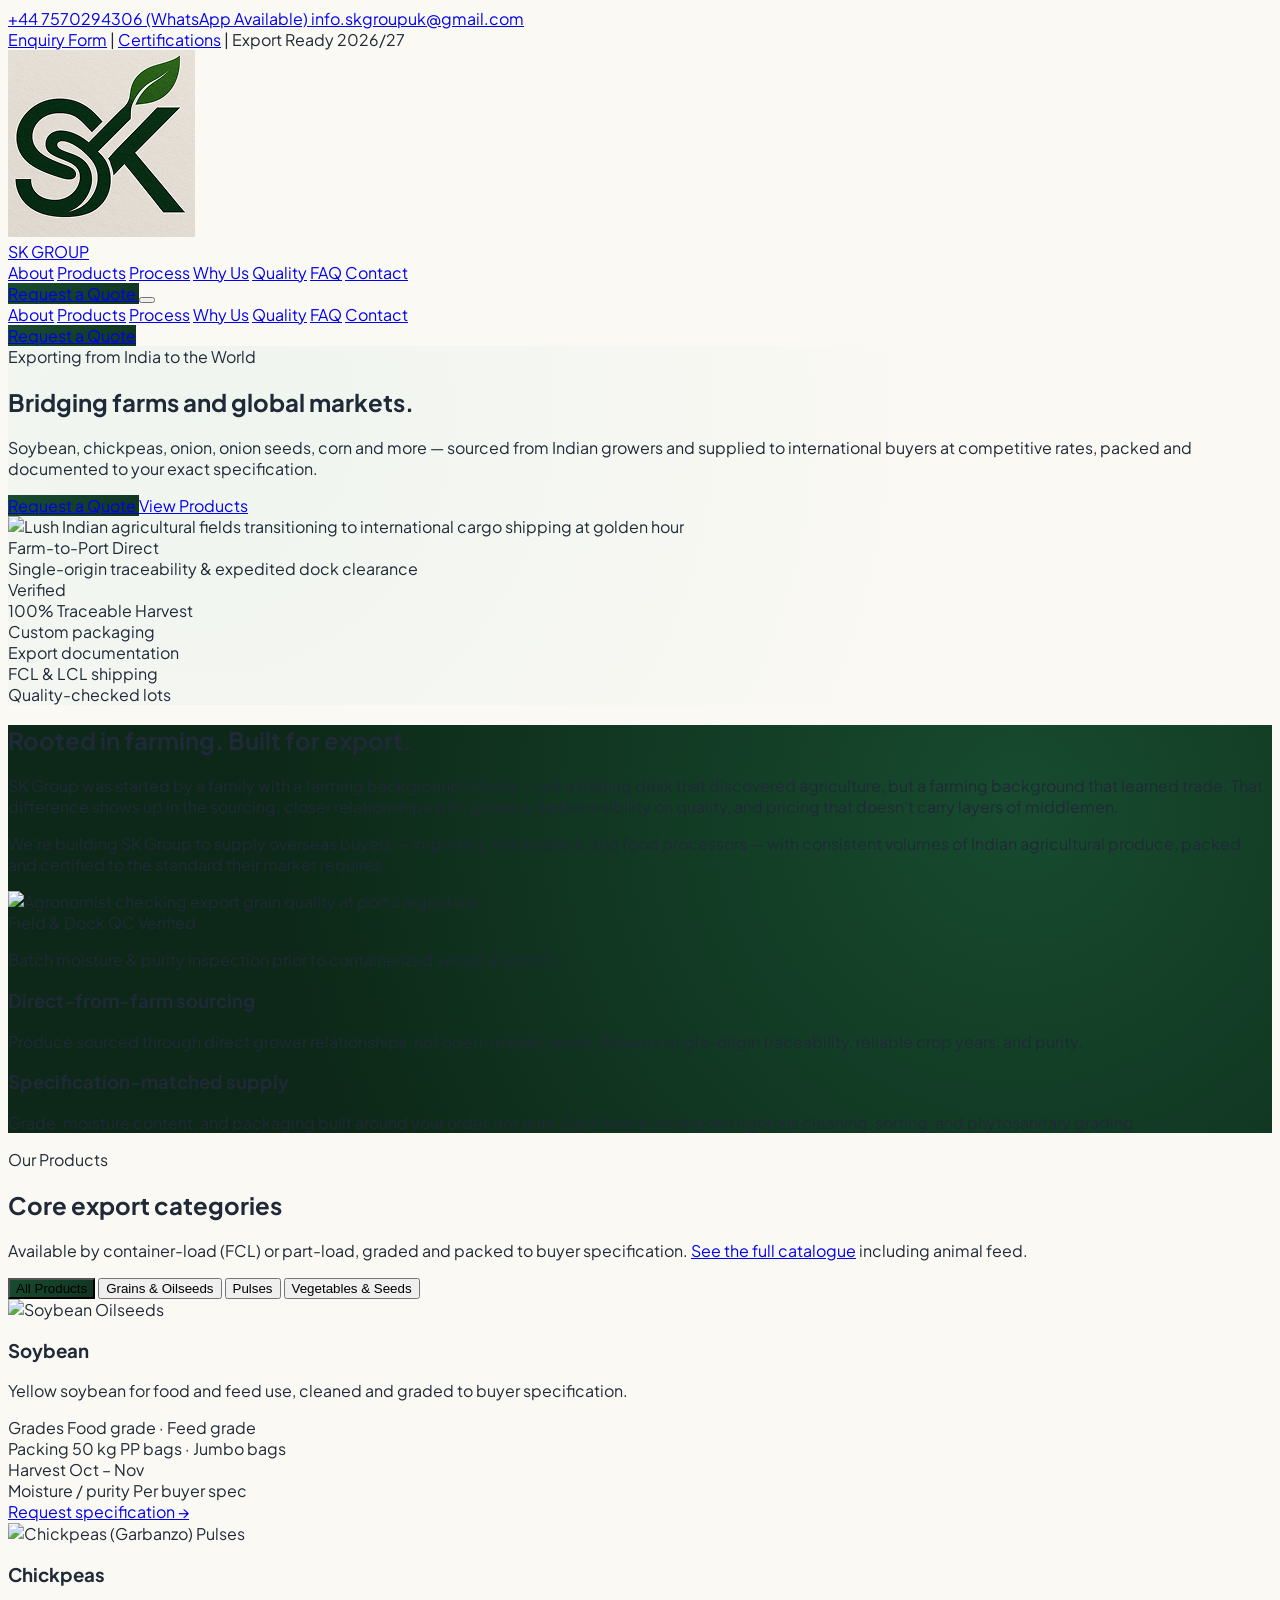
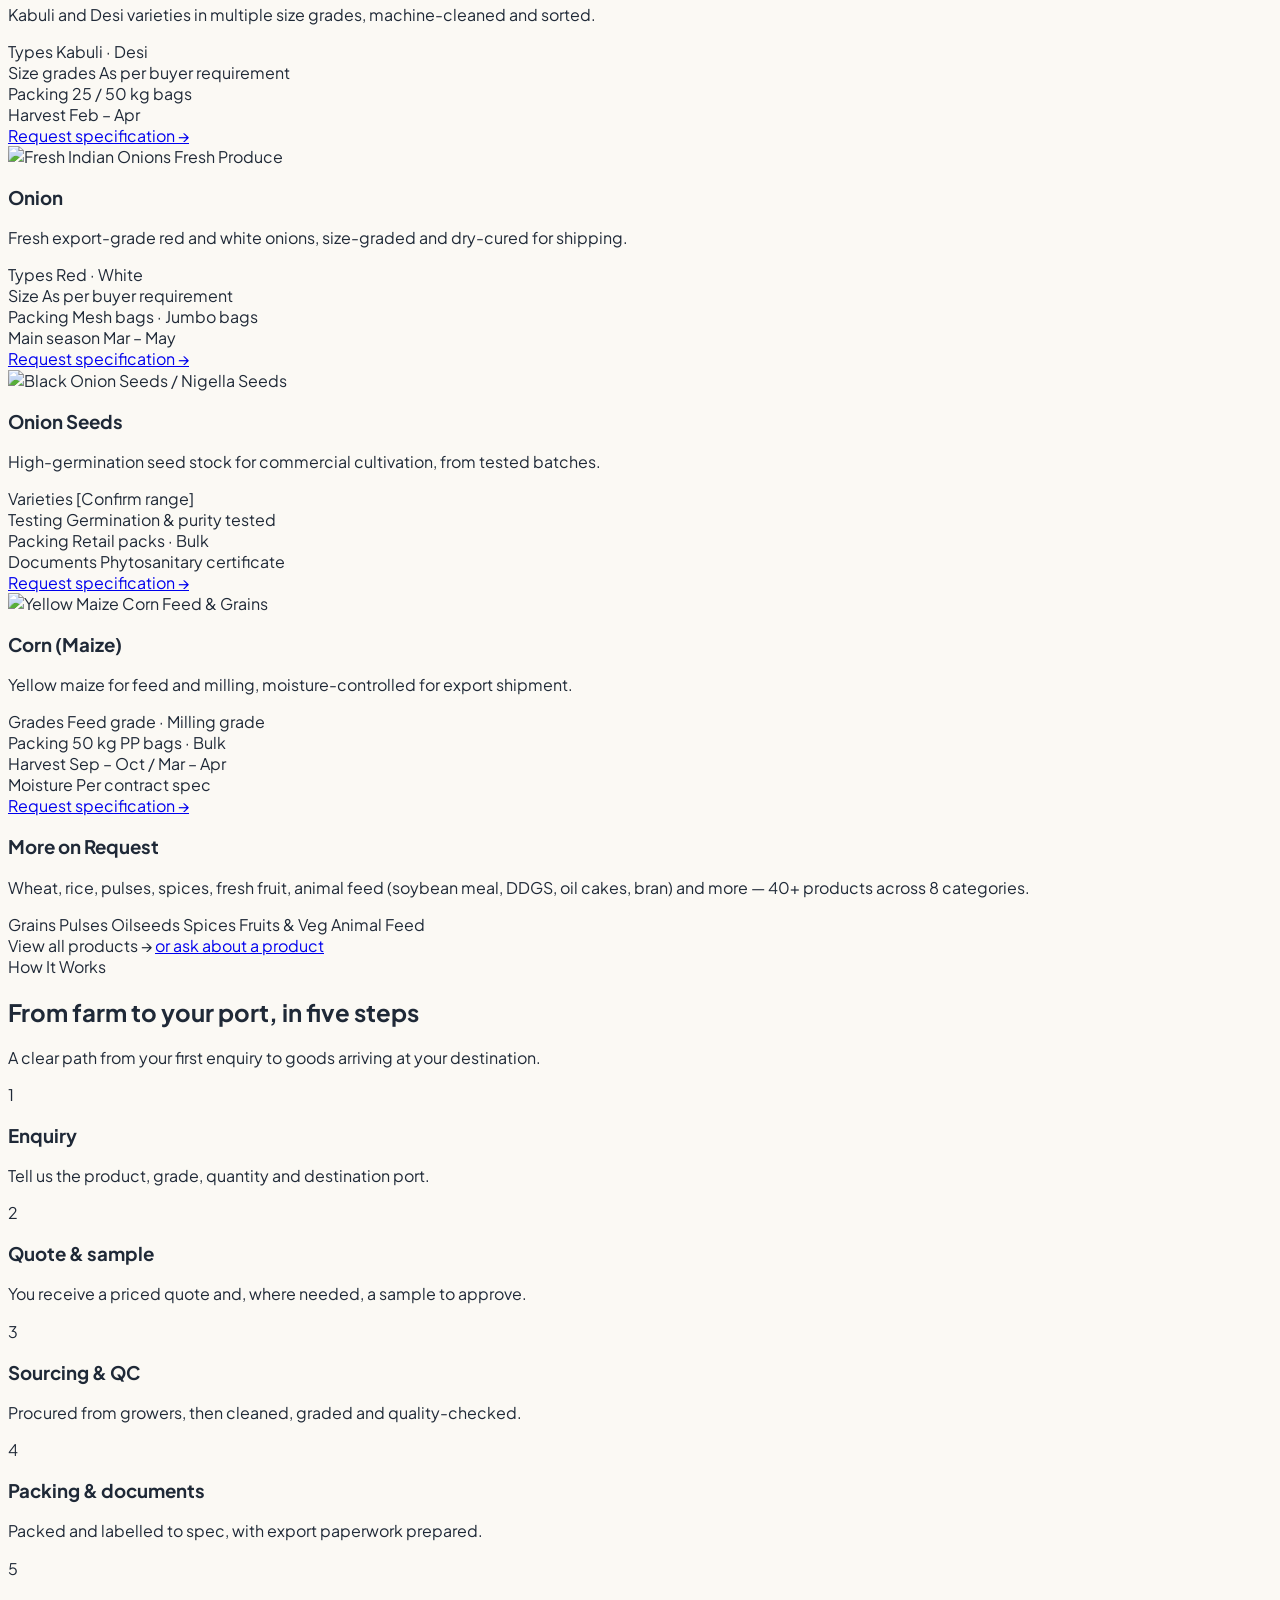
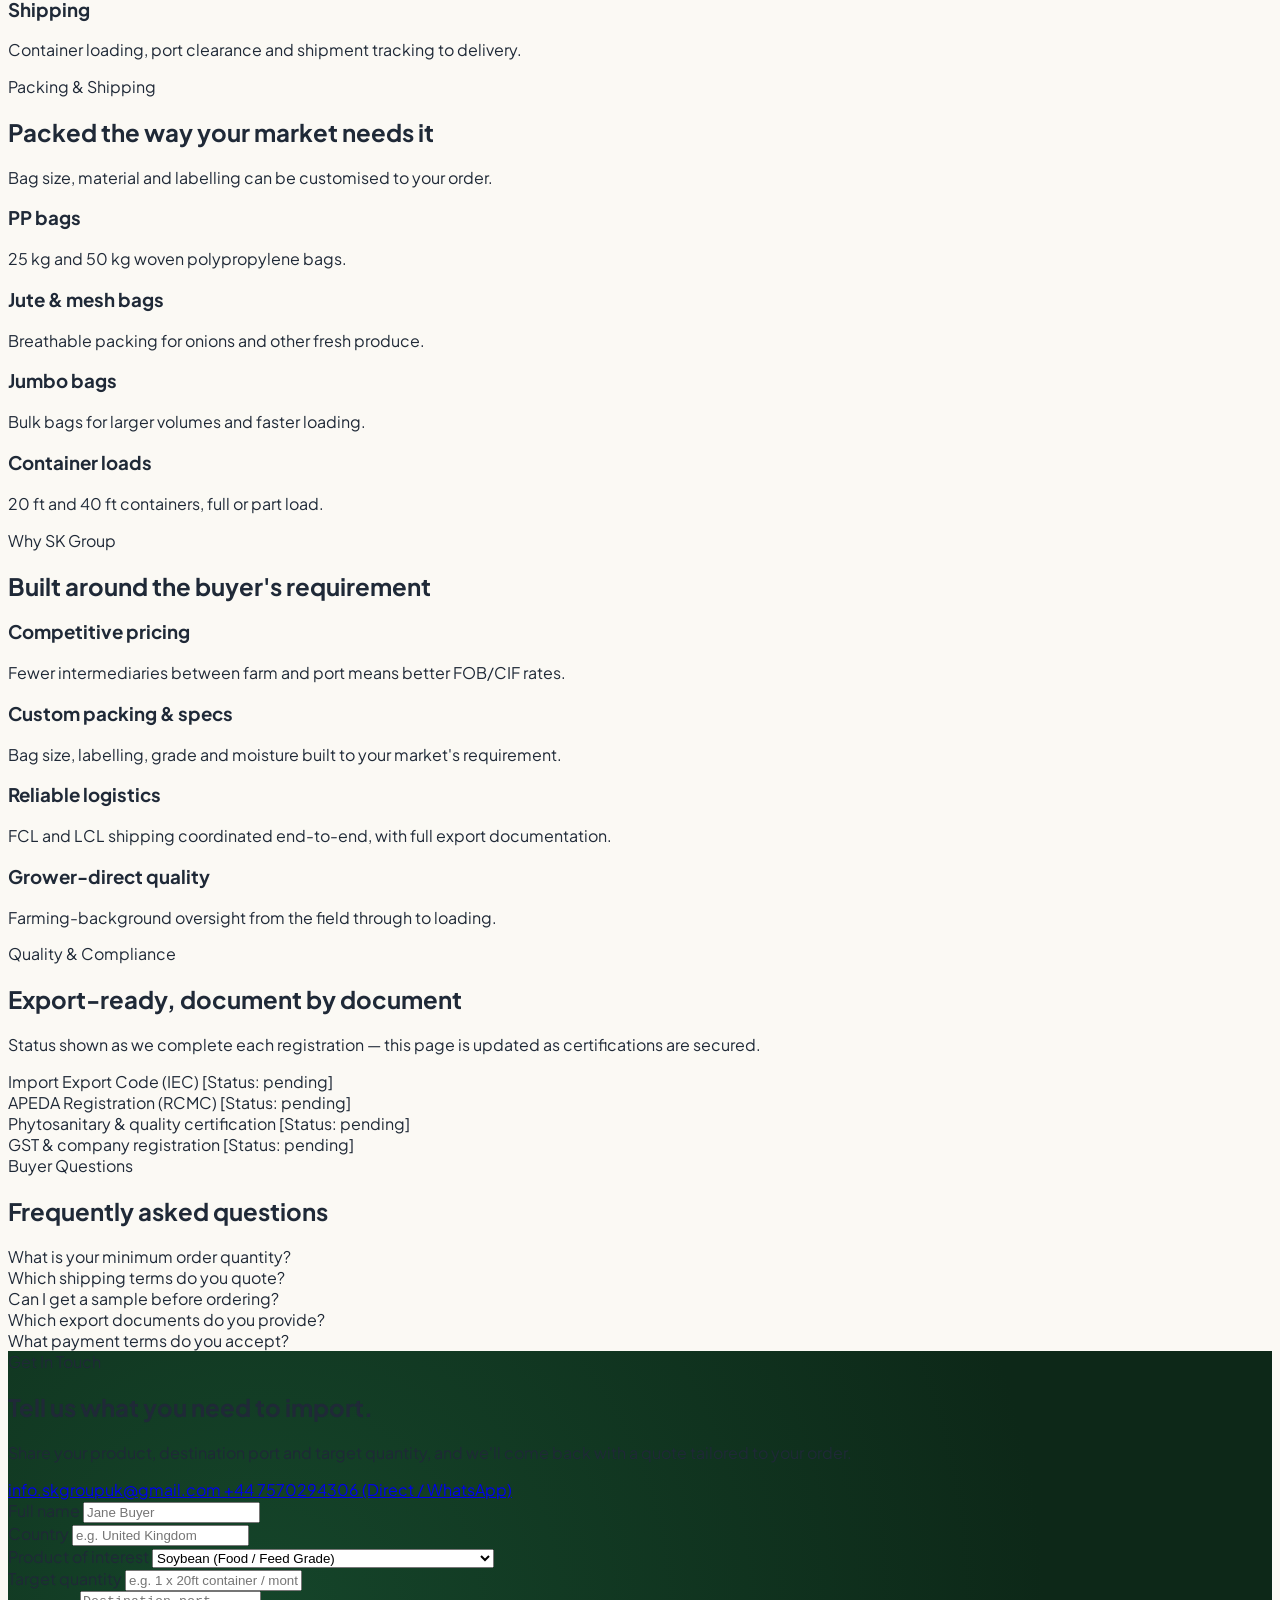
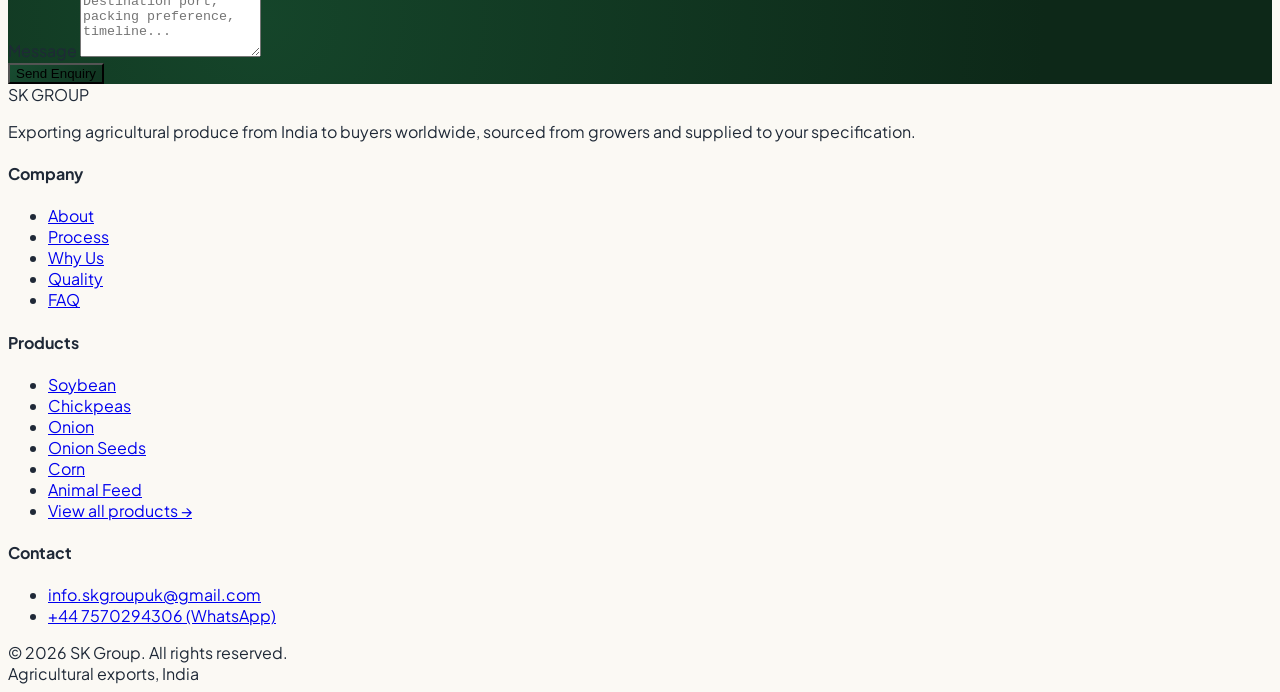
==== index.html @ 11508d4b "Add full products catalogue page with animal feed and product photos - New products.html: 44 product" ====
<!DOCTYPE html>

<html class="scroll-smooth" lang="en"><head>
<meta charset="utf-8"/>
<meta content="width=device-width, initial-scale=1.0" name="viewport"/>
<title>SK Group | Bridging Farms &amp; Global Markets — Agricultural Exports</title>
<link href="assets/sk-group-logo.webp" rel="icon" type="image/webp"/>
<link href="assets/sk-group-logo.webp" rel="apple-touch-icon"/>
<style>
  /* Crops the SK leaf mark out of the full logo image */
  .sk-logo-mark { background: #efebe3 url("assets/sk-group-logo.webp") no-repeat; background-size: 183%; background-position: 51.7% 23.7%; }
</style>
<!-- Google Fonts: Plus Jakarta Sans -->
<link href="https://fonts.googleapis.com" rel="preconnect"/>
<link crossorigin="" href="https://fonts.gstatic.com" rel="preconnect"/>
<link href="https://fonts.googleapis.com/css2?family=Plus+Jakarta+Sans:wght@300;400;500;600;700;800&amp;display=swap" rel="stylesheet"/>
<!-- Lucide Icons -->
<script src="https://unpkg.com/lucide@latest"></script>
<!-- Tailwind CSS v3 -->
<script src="https://cdn.tailwindcss.com?plugins=forms,container-queries"></script>
<script>
    tailwind.config = {
      theme: {
        extend: {
          colors: {
            brand: {
              dark: '#0D2818',
              forest: '#133E26',
              pine: '#1B4D33',
              sage: '#4D7C5D',
              lightSage: '#EBF3ED',
              cream: '#FBF9F4',
              sand: '#F2EDE4',
              accent: '#C59B27',
              border: '#E5DFD5'
            }
          },
          fontFamily: {
            sans: ['"Plus Jakarta Sans"', 'system-ui', '-apple-system', 'sans-serif'],
          }
        }
      }
    }
  </script>
<!-- Custom Styles for Scrollbar, Micro-animations, Typography & Interactions -->
<style>
    /* 1. Natural Scrollable Root & Custom Scrollbar */
    html {
      overflow-x: hidden;
      overflow-y: auto;
      scroll-behavior: smooth;
    }
    body {
      font-family: 'Plus Jakarta Sans', system-ui, -apple-system, sans-serif;
      background-color: #FBF9F4;
      color: #1F2937;
      overflow-x: clip;
      min-height: 100vh;
      position: relative;
    }

    /* Custom Sleek Scrollbar */
    ::-webkit-scrollbar {
      width: 10px;
    }
    ::-webkit-scrollbar-track {
      background: #F2EDE4;
    }
    ::-webkit-scrollbar-thumb {
      background: #1B4D33;
      border-radius: 6px;
      border: 2px solid #F2EDE4;
    }
    ::-webkit-scrollbar-thumb:hover {
      background: #133E26;
    }

    /* Gradients */
    .soft-hero-gradient {
      background: radial-gradient(circle at 15% 20%, rgba(235, 243, 237, 0.75) 0%, rgba(251, 249, 244, 0.95) 70%);
    }
    .dark-rich-mesh {
      background: radial-gradient(circle at 80% 20%, #174b2f 0%, #0d2818 70%);
    }
    .cta-mesh-gradient {
      background: radial-gradient(circle at 20% 80%, #15452a 0%, #0d2818 75%);
    }

    /* Shimmer Button Effect */
    .btn-gradient-forest {
      background: linear-gradient(135deg, #184c31 0%, #103420 100%);
      position: relative;
      overflow: hidden;
      transition: all 0.35s cubic-bezier(0.16, 1, 0.3, 1);
    }
    .btn-gradient-forest::after {
      content: '';
      position: absolute;
      top: -50%;
      left: -60%;
      width: 40%;
      height: 200%;
      background: linear-gradient(
        60deg,
        rgba(255, 255, 255, 0) 10%,
        rgba(255, 255, 255, 0.3) 50%,
        rgba(255, 255, 255, 0) 90%
      );
      transform: rotate(25deg);
      transition: all 0.75s ease;
    }
    .btn-gradient-forest:hover::after {
      left: 130%;
    }
    .btn-gradient-forest:hover {
      box-shadow: 0 10px 25px -5px rgba(19, 62, 38, 0.45), 0 0 15px 2px rgba(197, 155, 39, 0.25);
      transform: translateY(-2px);
    }
    .btn-gradient-forest:active {
      transform: scale(0.98);
    }

    /* Nav Link Animated Underline */
    .nav-link {
      position: relative;
      display: inline-block;
      transition: color 0.25s ease;
    }
    .nav-link::after {
      content: '';
      position: absolute;
      width: 0%;
      height: 2px;
      bottom: -4px;
      left: 0;
      background-color: #1B4D33;
      transition: width 0.3s cubic-bezier(0.4, 0, 0.2, 1);
      border-radius: 9999px;
    }
    .nav-link:hover::after {
      width: 100%;
    }

    /* Keyframes for Floating and Breathing Badges */
    @keyframes floatSlow {
      0%, 100% {
        transform: translateY(0px);
      }
      50% {
        transform: translateY(-8px);
      }
    }
    @keyframes pulseSoftRing {
      0% {
        box-shadow: 0 0 0 0 rgba(19, 62, 38, 0.45);
      }
      70% {
        box-shadow: 0 0 0 10px rgba(19, 62, 38, 0);
      }
      100% {
        box-shadow: 0 0 0 0 rgba(19, 62, 38, 0);
      }
    }
    @keyframes statusGlow {
      0%, 100% {
        box-shadow: 0 0 0 0 rgba(217, 119, 6, 0.15);
      }
      50% {
        box-shadow: 0 0 0 5px rgba(217, 119, 6, 0.28);
      }
    }
    .animate-float {
      animation: floatSlow 5s ease-in-out infinite;
    }
    .animate-float-delayed {
      animation: floatSlow 6s ease-in-out 2s infinite;
    }
    .step-badge {
      animation: pulseSoftRing 3.5s cubic-bezier(0.4, 0, 0.6, 1) infinite;
    }
    .status-badge-glow {
      animation: statusGlow 2.5s ease-in-out infinite;
    }

    /* Interactive Hover Lift & Smooth Transitions for Cards */
    .interactive-card {
      transition: transform 0.35s cubic-bezier(0.16, 1, 0.3, 1), box-shadow 0.35s ease, border-color 0.35s ease;
      will-change: transform, box-shadow;
    }
    .interactive-card:hover {
      transform: translateY(-6px);
      box-shadow: 0 20px 30px -10px rgba(13, 40, 24, 0.08), 0 10px 10px -5px rgba(13, 40, 24, 0.04);
      border-color: rgba(27, 77, 51, 0.35);
    }

    /* Form Inputs Glowing Outline */
    .form-input-glow:focus {
      outline: none;
      border-color: #133E26;
      box-shadow: 0 0 0 3px rgba(19, 62, 38, 0.18);
    }

    /* Scroll Reveal System */
    .reveal {
      opacity: 0;
      transform: translateY(28px);
      transition: opacity 0.8s cubic-bezier(0.16, 1, 0.3, 1), transform 0.8s cubic-bezier(0.16, 1, 0.3, 1);
      will-change: opacity, transform;
    }
    .reveal.is-visible {
      opacity: 1;
      transform: translateY(0);
    }

    /* Interactive Smooth Accordion */
    .faq-accordion details {
      transition: all 0.3s ease;
    }
    .faq-accordion summary::-webkit-details-marker {
      display: none;
    }
    .faq-accordion summary {
      list-style: none;
    }
    .faq-accordion details[open] .faq-icon {
      transform: rotate(45deg);
      color: #133E26;
    }
    .faq-accordion details .faq-content {
      animation: accordionExpand 0.35s cubic-bezier(0.16, 1, 0.3, 1);
    }
    @keyframes accordionExpand {
      from {
        opacity: 0;
        transform: translateY(-6px);
      }
      to {
        opacity: 1;
        transform: translateY(0);
      }
    }

    /* Product Filter Transition */
    .product-card {
      transition: opacity 0.35s ease, transform 0.35s cubic-bezier(0.16, 1, 0.3, 1);
    }

    /* Reduced Motion */
    @media (prefers-reduced-motion: reduce) {
      *, ::before, ::after {
        animation-duration: 0.01ms !important;
        animation-iteration-count: 1 !important;
        transition-duration: 0.01ms !important;
        scroll-behavior: auto !important;
      }
      .reveal {
        opacity: 1 !important;
        transform: none !important;
      }
    }
  </style>
</head>
<script async src="https://www.googletagmanager.com/gtm.js?id=GTM-5KZ52S5S"></script>
<script>
  window.dataLayer = window.dataLayer || [];
  function gtag(){dataLayer.push(arguments);}
  gtag('js', new Date());
</script>
<body class="bg-brand-cream text-neutral-800 antialiased selection:bg-brand-forest selection:text-white">
<!-- BEGIN: TopBar -->
<div class="bg-brand-dark text-stone-300 text-xs py-2 sm:py-2.5 px-4 border-b border-brand-pine/30" data-purpose="top-announcement-bar">
<div class="max-w-7xl mx-auto flex flex-col md:flex-row justify-between items-center gap-2">
<!-- Contact links -->
<div class="flex flex-wrap items-center justify-center sm:justify-start gap-4 sm:gap-6 text-center">
<a class="flex items-center gap-1.5 hover:text-white transition-colors duration-200 group py-1" href="tel:+919876543210">
<i class="w-3.5 h-3.5 text-brand-accent group-hover:scale-110 transition-transform" data-lucide="phone"></i>
<span>+44 7570294306 <span class="hidden xs:inline">(WhatsApp Available)</span></span>
</a>
<a class="flex items-center gap-1.5 hover:text-white transition-colors duration-200 group py-1" href="mailto:info.skgroupuk@gmail.com">
<i class="w-3.5 h-3.5 text-brand-accent group-hover:scale-110 transition-transform" data-lucide="mail"></i>
<span>info.skgroupuk@gmail.com</span>
</a>
</div>
<!-- Quick anchors (hidden or wrapped cleanly on small screens) -->
<div class="flex items-center gap-3 sm:gap-4 text-stone-400 text-[11px] sm:text-xs">
<a class="hover:text-white transition-colors duration-200 hidden sm:inline" href="#inquiry">Enquiry Form</a>
<span class="text-stone-600 hidden sm:inline">|</span>
<a class="hover:text-white transition-colors duration-200 hidden sm:inline" href="#compliance">Certifications</a>
<span class="text-stone-600 hidden sm:inline">|</span>
<span class="inline-flex items-center text-emerald-400 gap-1.5 text-[10px] sm:text-[11px] font-medium bg-emerald-950/60 px-2.5 py-0.5 rounded border border-emerald-800/40">
<span class="w-1.5 h-1.5 rounded-full bg-emerald-400 animate-pulse"></span> Export Ready 2026/27
</span>
</div>
</div>
</div>
<!-- END: TopBar -->
<!-- BEGIN: MainHeader -->
<header class="sticky top-0 z-50 bg-brand-cream/95 backdrop-blur-md border-b border-brand-border transition-all duration-300 shadow-xs">
<div class="max-w-7xl mx-auto px-4 sm:px-6 lg:px-8 h-18 sm:h-20 flex items-center justify-between">
<!-- Logo -->
<a class="flex items-center gap-2.5 sm:gap-3 group" href="#">
<img class="sk-logo-mark w-10 h-10 sm:w-12 sm:h-12 rounded-lg shadow-sm group-hover:scale-105 group-hover:shadow transition-all duration-300"  src="assets/sk logo.png">
<div class="flex flex-col">
<span class="text-lg sm:text-xl font-bold tracking-tight text-brand-dark leading-none group-hover:text-brand-forest transition-colors duration-200">SK GROUP</span>
</div>
</a>
<!-- Desktop Nav -->
<nav class="hidden lg:flex items-center gap-7 xl:gap-8 text-[14px] font-medium text-stone-700">
<a class="nav-link hover:text-brand-forest" href="#about">About</a>
<a class="nav-link hover:text-brand-forest" href="#products">Products</a>
<a class="nav-link hover:text-brand-forest" href="#process">Process</a>
<a class="nav-link hover:text-brand-forest" href="#why-us">Why Us</a>
<a class="nav-link hover:text-brand-forest" href="#compliance">Quality</a>
<a class="nav-link hover:text-brand-forest" href="#faq">FAQ</a>
<a class="nav-link hover:text-brand-forest" href="#inquiry">Contact</a>
</nav>
<!-- Action Button -->
<div class="flex items-center gap-3 sm:gap-4">
<a class="hidden sm:inline-flex items-center justify-center min-h-[44px] px-5 py-2.5 rounded-md text-sm font-semibold btn-gradient-forest text-white shadow-sm hover:shadow-lg" href="#inquiry">
  Request a Quote
</a>
<!-- Mobile Menu Toggle Button (Touch Target Optimized) -->
<button aria-controls="mobile-menu" aria-expanded="false" aria-label="Toggle navigation menu" class="lg:hidden min-w-[44px] min-h-[44px] flex items-center justify-center p-2 rounded-lg text-stone-700 hover:text-brand-forest hover:bg-stone-100 focus:outline-none transition-transform active:scale-95" id="mobile-menu-btn" type="button">
<i class="w-6 h-6" data-lucide="menu" id="menu-icon"></i>
</button>
</div>
</div>
<!-- Mobile Nav Drawer (Smooth slide-down / overlay drawer) -->
<div class="hidden lg:hidden border-b border-brand-border bg-brand-cream/98 backdrop-blur-md px-4 sm:px-6 pt-3 pb-6 space-y-1 shadow-lg transition-all duration-300" id="mobile-menu">
<a class="flex items-center min-h-[44px] px-3 rounded-md text-base font-semibold text-stone-800 hover:text-brand-forest hover:bg-brand-lightSage/60 transition-colors" href="#about">About</a>
<a class="flex items-center min-h-[44px] px-3 rounded-md text-base font-semibold text-stone-800 hover:text-brand-forest hover:bg-brand-lightSage/60 transition-colors" href="#products">Products</a>
<a class="flex items-center min-h-[44px] px-3 rounded-md text-base font-semibold text-stone-800 hover:text-brand-forest hover:bg-brand-lightSage/60 transition-colors" href="#process">Process</a>
<a class="flex items-center min-h-[44px] px-3 rounded-md text-base font-semibold text-stone-800 hover:text-brand-forest hover:bg-brand-lightSage/60 transition-colors" href="#why-us">Why Us</a>
<a class="flex items-center min-h-[44px] px-3 rounded-md text-base font-semibold text-stone-800 hover:text-brand-forest hover:bg-brand-lightSage/60 transition-colors" href="#compliance">Quality</a>
<a class="flex items-center min-h-[44px] px-3 rounded-md text-base font-semibold text-stone-800 hover:text-brand-forest hover:bg-brand-lightSage/60 transition-colors" href="#faq">FAQ</a>
<a class="flex items-center min-h-[44px] px-3 rounded-md text-base font-semibold text-stone-800 hover:text-brand-forest hover:bg-brand-lightSage/60 transition-colors" href="#inquiry">Contact</a>
<div class="pt-3">
<a class="flex items-center justify-center min-h-[44px] w-full text-center px-4 py-3 rounded-lg btn-gradient-forest text-white font-semibold shadow-md active:scale-98" href="#inquiry">
  Request a Quote
</a>
</div>
</div>
</header>
<!-- END: MainHeader -->
<main>
<!-- BEGIN: HeroSection -->
<section class="relative pt-8 pb-14 sm:pt-14 sm:pb-18 md:pt-20 md:pb-24 border-b border-brand-border/60 overflow-hidden soft-hero-gradient">
<div class="max-w-7xl mx-auto px-4 sm:px-6 lg:px-8">
<div class="grid grid-cols-1 lg:grid-cols-12 gap-8 md:gap-12 lg:gap-8 items-center">
<!-- Text Content -->
<div class="lg:col-span-7 flex flex-col items-start reveal">
<span class="inline-flex items-center gap-2 px-3.5 py-1.5 rounded-full text-[11px] font-bold tracking-wider uppercase bg-white/85 backdrop-blur-md text-brand-pine border border-emerald-800/10 shadow-xs mb-4 sm:mb-6 hover:shadow-md hover:border-emerald-600/30 transition-all duration-300">
<span class="relative flex h-2 w-2">
<span class="animate-ping absolute inline-flex h-full w-full rounded-full bg-brand-sage opacity-75"></span>
<span class="relative inline-flex rounded-full h-2 w-2 bg-brand-pine"></span>
</span>
  Exporting from India to the World
</span>
<h1 class="text-3xl sm:text-5xl lg:text-6xl text-brand-dark leading-[1.15] sm:leading-[1.1] font-bold mb-4 sm:mb-6 tracking-tight">
  Bridging farms and global markets.
</h1>
<p class="text-sm sm:text-base md:text-lg text-stone-600 leading-relaxed max-w-2xl mb-6 sm:mb-8 font-normal">
  Soybean, chickpeas, onion, onion seeds, corn and more — sourced from Indian growers and supplied to international buyers at competitive rates, packed and documented to your exact specification.
</p>
<!-- CTA Buttons -->
<div class="flex flex-col sm:flex-row items-stretch sm:items-center gap-3.5 sm:gap-4 w-full sm:w-auto">
<a class="w-full sm:w-auto inline-flex items-center justify-center min-h-[48px] px-7 py-3.5 rounded-md btn-gradient-forest text-white text-sm font-semibold tracking-wide shadow-md" href="#inquiry">
  Request a Quote
</a>
<a class="w-full sm:w-auto inline-flex items-center justify-center min-h-[48px] px-7 py-3.5 rounded-md bg-white/90 backdrop-blur-sm border border-brand-border/90 text-stone-800 text-sm font-semibold hover:bg-white hover:border-stone-400 hover:shadow-md hover:-translate-y-0.5 active:scale-[0.98] transition-all duration-300" href="#products">
  View Products
</a>
</div>
</div>
<!-- Hero Graphic Illustration -->
<div class="lg:col-span-5 flex justify-center items-center reveal mt-4 lg:mt-0">
<div class="relative w-full max-w-lg lg:max-w-none group">
<div class="absolute -inset-2 bg-gradient-to-tr from-emerald-500/15 via-amber-200/20 to-emerald-300/10 rounded-3xl filter blur-xl opacity-75 -z-10 group-hover:opacity-100 transition-opacity duration-700"></div>
<div class="relative rounded-2xl overflow-hidden shadow-xl border border-brand-border bg-stone-100 group-hover:shadow-2xl transition-shadow duration-500">
<img alt="Lush Indian agricultural fields transitioning to international cargo shipping at golden hour" class="w-full h-64 sm:h-80 md:h-96 object-cover group-hover:scale-105 transition-transform duration-700 ease-out" src="https://images.pexels.com/photos/13094644/pexels-photo-13094644.jpeg"/>
<div class="absolute inset-0 bg-gradient-to-tr from-brand-dark/40 via-transparent to-transparent"></div>
<div class="absolute bottom-3 left-3 right-3 sm:bottom-4 sm:left-4 sm:right-4 bg-white/95 backdrop-blur-md rounded-xl p-3 sm:p-3.5 border border-brand-border/70 flex items-center justify-between shadow-sm animate-float">
<div class="flex items-center gap-2.5 sm:gap-3">
<div class="w-8 h-8 sm:w-9 sm:h-9 rounded-lg bg-brand-forest text-white flex items-center justify-center shrink-0 shadow-sm">
<i class="w-4 h-4 sm:w-5 sm:h-5" data-lucide="anchor"></i>
</div>
<div>
<div class="text-xs font-bold text-stone-900 leading-tight">Farm-to-Port Direct</div>
<div class="text-[10px] sm:text-[11px] text-stone-500 font-light">Single-origin traceability &amp; expedited dock clearance</div>
</div>
</div>
<span class="hidden sm:inline-flex items-center text-[10px] font-bold text-brand-pine bg-brand-lightSage px-2.5 py-1 rounded-full uppercase tracking-wider shrink-0">Verified</span>
</div>
</div>
<!-- Floating badge with breathing indicator -->
<div class="absolute -top-3 -right-2 sm:-right-3 bg-brand-forest text-white px-3 sm:px-3.5 py-1.5 rounded-full shadow-lg border border-white/20 text-[11px] sm:text-xs font-semibold flex items-center gap-2 animate-float-delayed hover:scale-105 transition-transform cursor-default">
<span class="relative flex h-2 w-2">
<span class="animate-ping absolute inline-flex h-full w-full rounded-full bg-emerald-400 opacity-75"></span>
<span class="relative inline-flex rounded-full h-2 w-2 bg-emerald-400"></span>
</span>
<span>100% Traceable Harvest</span>
</div>
</div>
</div>
</div>
<!-- Hero Value Props Strip -->
<div class="mt-10 sm:mt-14 pt-6 sm:pt-8 border-t border-brand-border/70 grid grid-cols-1 sm:grid-cols-2 lg:grid-cols-4 gap-3 sm:gap-4 reveal">
<div class="interactive-card bg-white/80 backdrop-blur-sm rounded-xl p-3.5 sm:p-4 border border-brand-border/60 shadow-xs flex items-center gap-3 group cursor-default">
<div class="w-10 h-10 rounded-lg bg-emerald-50 border border-emerald-100 flex items-center justify-center text-brand-pine shrink-0 group-hover:bg-brand-forest group-hover:text-white transition-colors duration-300">
<i class="w-5 h-5 group-hover:scale-110 transition-transform duration-300" data-lucide="package"></i>
</div>
<span class="text-xs sm:text-sm font-semibold text-stone-800 group-hover:text-brand-pine transition-colors">Custom packaging</span>
</div>
<div class="interactive-card bg-white/80 backdrop-blur-sm rounded-xl p-3.5 sm:p-4 border border-brand-border/60 shadow-xs flex items-center gap-3 group cursor-default">
<div class="w-10 h-10 rounded-lg bg-emerald-50 border border-emerald-100 flex items-center justify-center text-brand-pine shrink-0 group-hover:bg-brand-forest group-hover:text-white transition-colors duration-300">
<i class="w-5 h-5 group-hover:scale-110 transition-transform duration-300" data-lucide="file-check"></i>
</div>
<span class="text-xs sm:text-sm font-semibold text-stone-800 leading-snug group-hover:text-brand-pine transition-colors">Export documentation</span>
</div>
<div class="interactive-card bg-white/80 backdrop-blur-sm rounded-xl p-3.5 sm:p-4 border border-brand-border/60 shadow-xs flex items-center gap-3 group cursor-default">
<div class="w-10 h-10 rounded-lg bg-emerald-50 border border-emerald-100 flex items-center justify-center text-brand-pine shrink-0 group-hover:bg-brand-forest group-hover:text-white transition-colors duration-300">
<i class="w-5 h-5 group-hover:scale-110 transition-transform duration-300" data-lucide="ship"></i>
</div>
<span class="text-xs sm:text-sm font-semibold text-stone-800 group-hover:text-brand-pine transition-colors">FCL &amp; LCL shipping</span>
</div>
<div class="interactive-card bg-white/80 backdrop-blur-sm rounded-xl p-3.5 sm:p-4 border border-brand-border/60 shadow-xs flex items-center gap-3 group cursor-default">
<div class="w-10 h-10 rounded-lg bg-emerald-50 border border-emerald-100 flex items-center justify-center text-brand-pine shrink-0 group-hover:bg-brand-forest group-hover:text-white transition-colors duration-300">
<i class="w-5 h-5 group-hover:scale-110 transition-transform duration-300" data-lucide="shield-check"></i>
</div>
<span class="text-xs sm:text-sm font-semibold text-stone-800 group-hover:text-brand-pine transition-colors">Quality-checked lots</span>
</div>
</div>
</div>
</section>
<!-- END: HeroSection -->
<!-- BEGIN: StorySection (Dark Forest Green) -->
<section class="dark-rich-mesh text-white py-14 sm:py-18 md:py-24 relative overflow-hidden" id="about">
<div class="max-w-7xl mx-auto px-4 sm:px-6 lg:px-8">
<div class="grid grid-cols-1 lg:grid-cols-12 gap-8 md:gap-10 lg:gap-12 items-start">
<!-- Left Main Story -->
<div class="lg:col-span-7 space-y-4 sm:space-y-6 reveal">
<h2 class="text-2xl sm:text-4xl lg:text-5xl font-bold leading-tight text-brand-cream tracking-tight">
  Rooted in farming. Built for export.
</h2>
<p class="text-stone-300 text-sm sm:text-base md:text-lg leading-relaxed font-light">
  SK Group was started by a family with a farming background in India — not a trading desk that discovered agriculture, but a farming background that learned trade. That difference shows up in the sourcing: closer relationships with growers, better visibility on quality, and pricing that doesn't carry layers of middlemen.
</p>
<p class="text-stone-300 text-sm sm:text-base md:text-lg leading-relaxed font-light">
  We're building SK Group to supply overseas buyers — importers, wholesalers, and food processors — with consistent volumes of Indian agricultural produce, packed and certified to the standard their market requires.
</p>
</div>
<!-- Right Feature Cards -->
<div class="lg:col-span-5 flex flex-col gap-4 sm:gap-6 reveal">
<div class="relative rounded-xl overflow-hidden border border-white/20 shadow-xl group mb-1 hover:border-white/40 transition-all duration-300">
<img alt="Agronomist checking export grain quality at port cargo dock" class="w-full h-48 sm:h-56 md:h-60 object-cover group-hover:scale-105 transition-transform duration-700 ease-out" src="https://images.pexels.com/photos/28285706/pexels-photo-28285706.jpeg"/>
<div class="absolute inset-0 bg-gradient-to-tr from-brand-dark/90 via-brand-dark/40 to-transparent"></div>
<div class="absolute bottom-3 left-3 right-3 text-white">
<div class="inline-flex items-center gap-1.5 px-2.5 sm:px-3 py-1 rounded-full bg-emerald-950/85 backdrop-blur-md border border-emerald-400/40 text-[10px] font-semibold text-emerald-300 uppercase tracking-widest mb-1.5 shadow-sm">
<i class="w-3 h-3 text-emerald-400" data-lucide="check-circle-2"></i> Field &amp; Dock QC Verified
</div>
<p class="text-xs text-stone-200 font-normal leading-snug">Batch moisture &amp; purity inspection prior to containerized vessel dispatch.</p>
</div>
</div>
<div class="interactive-card bg-white/[0.08] backdrop-blur-md border border-white/15 rounded-xl p-4 sm:p-5 hover:bg-white/[0.14] hover:border-emerald-300/40 transition-all duration-300">
<h3 class="text-sm font-bold text-white mb-1.5 flex items-center gap-2"><span>Direct-from-farm sourcing</span></h3>
<p class="text-xs text-stone-300 leading-relaxed font-normal">Produce sourced through direct grower relationships, not open-market resale. Ensures single-origin traceability, reliable crop years, and purity.</p>
</div>
<div class="interactive-card bg-white/[0.08] backdrop-blur-md border border-white/15 rounded-xl p-4 sm:p-5 hover:bg-white/[0.14] hover:border-emerald-300/40 transition-all duration-300">
<h3 class="text-sm font-bold text-white mb-1.5 flex items-center gap-2"><span>Specification-matched supply</span></h3>
<p class="text-xs text-stone-300 leading-relaxed font-normal">Grade, moisture content, and packaging built around your order, not ours. Each batch undergoes rigorous cleaning, sorting, and phytosanitary grading.</p>
</div>
</div>
</div>
</div>
</section>
<!-- END: StorySection -->
<!-- BEGIN: ProductCatalogSection -->
<section class="py-14 sm:py-20 md:py-28 bg-brand-cream border-b border-brand-border" id="products">
<div class="max-w-7xl mx-auto px-4 sm:px-6 lg:px-8">
<!-- Header -->
<div class="text-center max-w-2xl mx-auto mb-8 sm:mb-10 reveal">
<span class="text-xs uppercase font-bold tracking-widest text-brand-sage">Our Products</span>
<h2 class="text-2xl sm:text-4xl lg:text-5xl font-bold text-brand-dark mt-2 mb-3 sm:mb-4 tracking-tight">
  Core export categories
</h2>
<p class="text-stone-600 text-xs sm:text-sm md:text-base leading-relaxed">
  Available by container-load (FCL) or part-load, graded and packed to buyer specification. <a class="font-semibold text-brand-forest underline underline-offset-4 hover:text-brand-accent" href="products.html">See the full catalogue</a> including animal feed.
</p>
</div>
<!-- Interactive Filter Tabs with Micro-animations (Touch Optimized min-h 44px) -->
<div class="flex flex-wrap items-center justify-center gap-2 sm:gap-3 mb-8 sm:mb-12 reveal" id="product-filter-container">
<button class="filter-btn min-h-[44px] px-4 sm:px-5 py-2 sm:py-2.5 rounded-full text-xs font-semibold btn-gradient-forest text-white transition-all shadow-sm duration-300 hover:scale-105 active:scale-95 flex items-center justify-center" data-filter="all" type="button">All Products</button>
<button class="filter-btn min-h-[44px] px-4 sm:px-5 py-2 sm:py-2.5 rounded-full text-xs font-semibold bg-white/90 hover:bg-white hover:text-brand-forest text-stone-700 border border-brand-border/80 shadow-xs hover:shadow transition-all duration-300 hover:scale-105 active:scale-95 flex items-center justify-center" data-filter="grains" type="button">Grains &amp; Oilseeds</button>
<button class="filter-btn min-h-[44px] px-4 sm:px-5 py-2 sm:py-2.5 rounded-full text-xs font-semibold bg-white/90 hover:bg-white hover:text-brand-forest text-stone-700 border border-brand-border/80 shadow-xs hover:shadow transition-all duration-300 hover:scale-105 active:scale-95 flex items-center justify-center" data-filter="pulses" type="button">Pulses</button>
<button class="filter-btn min-h-[44px] px-4 sm:px-5 py-2 sm:py-2.5 rounded-full text-xs font-semibold bg-white/90 hover:bg-white hover:text-brand-forest text-stone-700 border border-brand-border/80 shadow-xs hover:shadow transition-all duration-300 hover:scale-105 active:scale-95 flex items-center justify-center" data-filter="produce" type="button">Vegetables &amp; Seeds</button>
</div>
<!-- Products Grid (Responsive: 1-col on mobile, 2-col on tablet/md, 3-col on lg) -->
<div class="grid grid-cols-1 md:grid-cols-2 lg:grid-cols-3 gap-6 sm:gap-8">
<!-- Card 1: Soybean -->
<article class="product-card interactive-card bg-white rounded-xl border border-brand-border overflow-hidden flex flex-col group reveal" data-category="grains">
<div class="h-48 sm:h-52 w-full overflow-hidden bg-stone-100 relative">
<img alt="Soybean" class="w-full h-full object-cover group-hover:scale-105 transition-transform duration-500 ease-out" src="https://lh3.googleusercontent.com/aida-public/[base64]"/>
<span class="absolute top-3 right-3 bg-white/95 backdrop-blur text-[11px] font-semibold px-2.5 py-1 rounded-md text-stone-700 shadow-xs">Oilseeds</span>
</div>
<div class="p-5 sm:p-6 flex-1 flex flex-col">
<h3 class="text-xl sm:text-2xl font-bold text-brand-dark mb-1 group-hover:text-brand-forest transition-colors">Soybean</h3>
<p class="text-xs text-stone-500 mb-5 leading-relaxed">Yellow soybean for food and feed use, cleaned and graded to buyer specification.</p>
<!-- Specs breakdown list -->
<div class="space-y-2.5 text-xs text-stone-600 border-t border-stone-100 pt-4 mb-6 flex-1">
<div class="flex justify-between py-1 border-b border-stone-50">
<span class="text-stone-400">Grades</span>
<span class="font-semibold text-stone-800">Food grade · Feed grade</span>
</div>
<div class="flex justify-between py-1 border-b border-stone-50">
<span class="text-stone-400">Packing</span>
<span class="font-semibold text-stone-800">50 kg PP bags · Jumbo bags</span>
</div>
<div class="flex justify-between py-1 border-b border-stone-50">
<span class="text-stone-400">Harvest</span>
<span class="font-semibold text-stone-800">Oct – Nov</span>
</div>
<div class="flex justify-between py-1">
<span class="text-stone-400">Moisture / purity</span>
<span class="font-semibold text-stone-800">Per buyer spec</span>
</div>
</div>
<a class="inline-flex items-center min-h-[44px] text-xs font-bold text-brand-forest hover:text-brand-accent transition-colors gap-1.5" href="#inquiry">
  Request specification <span class="transition-transform duration-200 group-hover:translate-x-1.5">→</span>
</a>
</div>
</article>
<!-- Card 2: Chickpeas -->
<article class="product-card interactive-card bg-white rounded-xl border border-brand-border overflow-hidden flex flex-col group reveal" data-category="pulses">
<div class="h-48 sm:h-52 w-full overflow-hidden bg-stone-100 relative">
<img alt="Chickpeas (Garbanzo)" class="w-full h-full object-cover group-hover:scale-105 transition-transform duration-500 ease-out" src="https://lh3.googleusercontent.com/aida-public/[base64]"/>
<span class="absolute top-3 right-3 bg-white/95 backdrop-blur text-[11px] font-semibold px-2.5 py-1 rounded-md text-stone-700 shadow-xs">Pulses</span>
</div>
<div class="p-5 sm:p-6 flex-1 flex flex-col">
<h3 class="text-xl sm:text-2xl font-bold text-brand-dark mb-1 group-hover:text-brand-forest transition-colors">Chickpeas</h3>
<p class="text-xs text-stone-500 mb-5 leading-relaxed">Kabuli and Desi varieties in multiple size grades, machine-cleaned and sorted.</p>
<div class="space-y-2.5 text-xs text-stone-600 border-t border-stone-100 pt-4 mb-6 flex-1">
<div class="flex justify-between py-1 border-b border-stone-50">
<span class="text-stone-400">Types</span>
<span class="font-semibold text-stone-800">Kabuli · Desi</span>
</div>
<div class="flex justify-between py-1 border-b border-stone-50">
<span class="text-stone-400">Size grades</span>
<span class="font-semibold text-stone-800">As per buyer requirement</span>
</div>
<div class="flex justify-between py-1 border-b border-stone-50">
<span class="text-stone-400">Packing</span>
<span class="font-semibold text-stone-800">25 / 50 kg bags</span>
</div>
<div class="flex justify-between py-1">
<span class="text-stone-400">Harvest</span>
<span class="font-semibold text-stone-800">Feb – Apr</span>
</div>
</div>
<a class="inline-flex items-center min-h-[44px] text-xs font-bold text-brand-forest hover:text-brand-accent transition-colors gap-1.5" href="#inquiry">
  Request specification <span class="transition-transform duration-200 group-hover:translate-x-1.5">→</span>
</a>
</div>
</article>
<!-- Card 3: Onion -->
<article class="product-card interactive-card bg-white rounded-xl border border-brand-border overflow-hidden flex flex-col group reveal" data-category="produce">
<div class="h-48 sm:h-52 w-full overflow-hidden bg-stone-100 relative">
<img alt="Fresh Indian Onions" class="w-full h-full object-cover group-hover:scale-105 transition-transform duration-500 ease-out" src="https://lh3.googleusercontent.com/aida-public/[base64]"/>
<span class="absolute top-3 right-3 bg-white/95 backdrop-blur text-[11px] font-semibold px-2.5 py-1 rounded-md text-stone-700 shadow-xs">Fresh Produce</span>
</div>
<div class="p-5 sm:p-6 flex-1 flex flex-col">
<h3 class="text-xl sm:text-2xl font-bold text-brand-dark mb-1 group-hover:text-brand-forest transition-colors">Onion</h3>
<p class="text-xs text-stone-500 mb-5 leading-relaxed">Fresh export-grade red and white onions, size-graded and dry-cured for shipping.</p>
<div class="space-y-2.5 text-xs text-stone-600 border-t border-stone-100 pt-4 mb-6 flex-1">
<div class="flex justify-between py-1 border-b border-stone-50">
<span class="text-stone-400">Types</span>
<span class="font-semibold text-stone-800">Red · White</span>
</div>
<div class="flex justify-between py-1 border-b border-stone-50">
<span class="text-stone-400">Size</span>
<span class="font-semibold text-stone-800">As per buyer requirement</span>
</div>
<div class="flex justify-between py-1 border-b border-stone-50">
<span class="text-stone-400">Packing</span>
<span class="font-semibold text-stone-800">Mesh bags · Jumbo bags</span>
</div>
<div class="flex justify-between py-1">
<span class="text-stone-400">Main season</span>
<span class="font-semibold text-stone-800">Mar – May</span>
</div>
</div>
<a class="inline-flex items-center min-h-[44px] text-xs font-bold text-brand-forest hover:text-brand-accent transition-colors gap-1.5" href="#inquiry">
  Request specification <span class="transition-transform duration-200 group-hover:translate-x-1.5">→</span>
</a>
</div>
</article>
<!-- Card 4: Onion Seeds -->
<article class="product-card interactive-card bg-white rounded-xl border border-brand-border overflow-hidden flex flex-col group reveal" data-category="produce">
<div class="h-48 sm:h-52 w-full overflow-hidden bg-stone-100 relative">
<img alt="Black Onion Seeds / Nigella" class="w-full h-full object-cover group-hover:scale-105 transition-transform duration-500 ease-out" src="https://lh3.googleusercontent.com/aida-public/[base64]"/>
<span class="absolute top-3 right-3 bg-white/95 backdrop-blur text-[11px] font-semibold px-2.5 py-1 rounded-md text-stone-700 shadow-xs">Seeds</span>
</div>
<div class="p-5 sm:p-6 flex-1 flex flex-col">
<h3 class="text-xl sm:text-2xl font-bold text-brand-dark mb-1 group-hover:text-brand-forest transition-colors">Onion Seeds</h3>
<p class="text-xs text-stone-500 mb-5 leading-relaxed">High-germination seed stock for commercial cultivation, from tested batches.</p>
<div class="space-y-2.5 text-xs text-stone-600 border-t border-stone-100 pt-4 mb-6 flex-1">
<div class="flex justify-between py-1 border-b border-stone-50">
<span class="text-stone-400">Varieties</span>
<span class="font-semibold text-stone-800">[Confirm range]</span>
</div>
<div class="flex justify-between py-1 border-b border-stone-50">
<span class="text-stone-400">Testing</span>
<span class="font-semibold text-stone-800">Germination &amp; purity tested</span>
</div>
<div class="flex justify-between py-1 border-b border-stone-50">
<span class="text-stone-400">Packing</span>
<span class="font-semibold text-stone-800">Retail packs · Bulk</span>
</div>
<div class="flex justify-between py-1">
<span class="text-stone-400">Documents</span>
<span class="font-semibold text-stone-800">Phytosanitary certificate</span>
</div>
</div>
<a class="inline-flex items-center min-h-[44px] text-xs font-bold text-brand-forest hover:text-brand-accent transition-colors gap-1.5" href="#inquiry">
  Request specification <span class="transition-transform duration-200 group-hover:translate-x-1.5">→</span>
</a>
</div>
</article>
<!-- Card 5: Corn (Maize) -->
<article class="product-card interactive-card bg-white rounded-xl border border-brand-border overflow-hidden flex flex-col group reveal" data-category="grains">
<div class="h-48 sm:h-52 w-full overflow-hidden bg-stone-100 relative">
<img alt="Yellow Maize Corn" class="w-full h-full object-cover group-hover:scale-105 transition-transform duration-500 ease-out" src="https://lh3.googleusercontent.com/aida-public/[base64]"/>
<span class="absolute top-3 right-3 bg-white/95 backdrop-blur text-[11px] font-semibold px-2.5 py-1 rounded-md text-stone-700 shadow-xs">Feed &amp; Grains</span>
</div>
<div class="p-5 sm:p-6 flex-1 flex flex-col">
<h3 class="text-xl sm:text-2xl font-bold text-brand-dark mb-1 group-hover:text-brand-forest transition-colors">Corn (Maize)</h3>
<p class="text-xs text-stone-500 mb-5 leading-relaxed">Yellow maize for feed and milling, moisture-controlled for export shipment.</p>
<div class="space-y-2.5 text-xs text-stone-600 border-t border-stone-100 pt-4 mb-6 flex-1">
<div class="flex justify-between py-1 border-b border-stone-50">
<span class="text-stone-400">Grades</span>
<span class="font-semibold text-stone-800">Feed grade · Milling grade</span>
</div>
<div class="flex justify-between py-1 border-b border-stone-50">
<span class="text-stone-400">Packing</span>
<span class="font-semibold text-stone-800">50 kg PP bags · Bulk</span>
</div>
<div class="flex justify-between py-1 border-b border-stone-50">
<span class="text-stone-400">Harvest</span>
<span class="font-semibold text-stone-800">Sep – Oct / Mar – Apr</span>
</div>
<div class="flex justify-between py-1">
<span class="text-stone-400">Moisture</span>
<span class="font-semibold text-stone-800">Per contract spec</span>
</div>
</div>
<a class="inline-flex items-center min-h-[44px] text-xs font-bold text-brand-forest hover:text-brand-accent transition-colors gap-1.5" href="#inquiry">
  Request specification <span class="transition-transform duration-200 group-hover:translate-x-1.5">→</span>
</a>
</div>
</article>
<!-- Card 6: More on Request -->
<article class="product-card interactive-card relative bg-brand-sand/50 rounded-xl border border-dashed border-brand-border p-5 sm:p-6 flex flex-col justify-between group hover:bg-white reveal" data-category="grains pulses produce">
<a aria-label="View all products" class="absolute inset-0 z-10 rounded-xl" href="products.html"></a>
<div>
<div class="w-12 h-12 rounded-lg bg-brand-lightSage flex items-center justify-center text-brand-pine mb-5 group-hover:bg-brand-forest group-hover:text-white transition-colors duration-300">
<i class="w-6 h-6 group-hover:rotate-90 transition-transform duration-300" data-lucide="plus"></i>
</div>
<h3 class="text-xl sm:text-2xl font-bold text-brand-dark mb-2 group-hover:text-brand-forest transition-colors">More on Request</h3>
<p class="text-xs sm:text-sm text-stone-600 leading-relaxed">
  Wheat, rice, pulses, spices, fresh fruit, animal feed (soybean meal, DDGS, oil cakes, bran) and more — 40+ products across 8 categories.
</p>
<div class="flex flex-wrap gap-1.5 mt-4">
<span class="text-[10px] font-semibold px-2 py-1 rounded bg-white border border-brand-border text-stone-600">Grains</span>
<span class="text-[10px] font-semibold px-2 py-1 rounded bg-white border border-brand-border text-stone-600">Pulses</span>
<span class="text-[10px] font-semibold px-2 py-1 rounded bg-white border border-brand-border text-stone-600">Oilseeds</span>
<span class="text-[10px] font-semibold px-2 py-1 rounded bg-white border border-brand-border text-stone-600">Spices</span>
<span class="text-[10px] font-semibold px-2 py-1 rounded bg-white border border-brand-border text-stone-600">Fruits &amp; Veg</span>
<span class="text-[10px] font-semibold px-2 py-1 rounded bg-brand-lightSage border border-brand-sage/30 text-brand-pine">Animal Feed</span>
</div>
</div>
<div class="pt-6 flex flex-wrap items-center gap-x-5">
<span class="inline-flex items-center min-h-[44px] text-xs font-bold text-brand-forest group-hover:text-brand-accent transition-colors gap-1.5">
  View all products <span class="transition-transform duration-200 group-hover:translate-x-1.5">→</span>
</span>
<a class="relative z-20 inline-flex items-center min-h-[44px] text-xs font-semibold text-stone-500 hover:text-brand-forest transition-colors" href="#inquiry">
  or ask about a product
</a>
</div>
</article>
</div>
</div>
</section>
<!-- END: ProductCatalogSection -->
<!-- BEGIN: ProcessSection -->
<section class="py-14 sm:py-20 md:py-28 bg-[#F6F2EB] border-b border-brand-border" id="process">
<div class="max-w-7xl mx-auto px-4 sm:px-6 lg:px-8">
<div class="text-center max-w-2xl mx-auto mb-10 sm:mb-16 reveal">
<span class="text-xs uppercase font-bold tracking-widest text-brand-sage">How It Works</span>
<h2 class="text-2xl sm:text-4xl lg:text-5xl font-bold text-brand-dark mt-2 mb-2 sm:mb-3 tracking-tight">
  From farm to your port, in five steps
</h2>
<p class="text-stone-600 text-xs sm:text-sm md:text-base">
  A clear path from your first enquiry to goods arriving at your destination.
</p>
</div>
<!-- 5 Steps Responsive Timeline (1-col on mobile, 2-col on sm/md tablet, 5-col on desktop) -->
<div class="grid grid-cols-1 sm:grid-cols-2 lg:grid-cols-5 gap-4 sm:gap-6 relative">
<!-- Step 1 -->
<div class="interactive-card bg-white rounded-lg p-5 border border-brand-border flex flex-col group reveal">
<span class="step-badge w-8 h-8 rounded-full bg-brand-forest text-white text-xs font-bold flex items-center justify-center mb-4 group-hover:bg-brand-accent group-hover:scale-110 transition-all duration-300">1</span>
<h3 class="text-sm font-bold text-stone-900 mb-1 group-hover:text-brand-forest transition-colors">Enquiry</h3>
<p class="text-xs text-stone-600 leading-relaxed font-light">Tell us the product, grade, quantity and destination port.</p>
</div>
<!-- Step 2 -->
<div class="interactive-card bg-white rounded-lg p-5 border border-brand-border flex flex-col group reveal" style="transition-delay: 100ms;">
<span class="step-badge w-8 h-8 rounded-full bg-brand-forest text-white text-xs font-bold flex items-center justify-center mb-4 group-hover:bg-brand-accent group-hover:scale-110 transition-all duration-300">2</span>
<h3 class="text-sm font-bold text-stone-900 mb-1 group-hover:text-brand-forest transition-colors">Quote &amp; sample</h3>
<p class="text-xs text-stone-600 leading-relaxed font-light">You receive a priced quote and, where needed, a sample to approve.</p>
</div>
<!-- Step 3 -->
<div class="interactive-card bg-white rounded-lg p-5 border border-brand-border flex flex-col group reveal" style="transition-delay: 200ms;">
<span class="step-badge w-8 h-8 rounded-full bg-brand-forest text-white text-xs font-bold flex items-center justify-center mb-4 group-hover:bg-brand-accent group-hover:scale-110 transition-all duration-300">3</span>
<h3 class="text-sm font-bold text-stone-900 mb-1 group-hover:text-brand-forest transition-colors">Sourcing &amp; QC</h3>
<p class="text-xs text-stone-600 leading-relaxed font-light">Procured from growers, then cleaned, graded and quality-checked.</p>
</div>
<!-- Step 4 -->
<div class="interactive-card bg-white rounded-lg p-5 border border-brand-border flex flex-col group reveal" style="transition-delay: 300ms;">
<span class="step-badge w-8 h-8 rounded-full bg-brand-forest text-white text-xs font-bold flex items-center justify-center mb-4 group-hover:bg-brand-accent group-hover:scale-110 transition-all duration-300">4</span>
<h3 class="text-sm font-bold text-stone-900 mb-1 group-hover:text-brand-forest transition-colors">Packing &amp; documents</h3>
<p class="text-xs text-stone-600 leading-relaxed font-light">Packed and labelled to spec, with export paperwork prepared.</p>
</div>
<!-- Step 5 -->
<div class="interactive-card bg-white rounded-lg p-5 border border-brand-border flex flex-col group reveal sm:col-span-2 lg:col-span-1" style="transition-delay: 400ms;">
<span class="step-badge w-8 h-8 rounded-full bg-brand-forest text-white text-xs font-bold flex items-center justify-center mb-4 group-hover:bg-brand-accent group-hover:scale-110 transition-all duration-300">5</span>
<h3 class="text-sm font-bold text-stone-900 mb-1 group-hover:text-brand-forest transition-colors">Shipping</h3>
<p class="text-xs text-stone-600 leading-relaxed font-light">Container loading, port clearance and shipment tracking to delivery.</p>
</div>
</div>
</div>
</section>
<!-- END: ProcessSection -->
<!-- BEGIN: PackingShippingSection -->
<section class="py-14 sm:py-20 md:py-28 bg-brand-cream border-b border-brand-border">
<div class="max-w-7xl mx-auto px-4 sm:px-6 lg:px-8">
<div class="text-center max-w-2xl mx-auto mb-10 sm:mb-14 reveal">
<span class="text-xs uppercase font-bold tracking-widest text-brand-sage">Packing &amp; Shipping</span>
<h2 class="text-2xl sm:text-4xl lg:text-5xl font-bold text-brand-dark mt-2 mb-2 sm:mb-3">
  Packed the way your market needs it
</h2>
<p class="text-stone-600 text-xs sm:text-sm md:text-base">
  Bag size, material and labelling can be customised to your order.
</p>
</div>
<!-- 4 Grid Cards (Responsive: 1-col mobile, 2-col tablet, 4-col desktop) -->
<div class="grid grid-cols-1 sm:grid-cols-2 lg:grid-cols-4 gap-4 sm:gap-6">
<div class="interactive-card bg-white rounded-xl p-5 sm:p-7 border border-brand-border flex flex-col items-center text-center group reveal">
<div class="w-12 h-12 rounded-lg bg-stone-50 flex items-center justify-center text-brand-pine mb-4 group-hover:bg-brand-lightSage group-hover:scale-110 transition-all duration-300">
<i class="w-6 h-6" data-lucide="package"></i>
</div>
<h3 class="text-base font-bold text-stone-900 mb-1 group-hover:text-brand-forest transition-colors">PP bags</h3>
<p class="text-xs text-stone-500 leading-relaxed">25 kg and 50 kg woven polypropylene bags.</p>
</div>
<div class="interactive-card bg-white rounded-xl p-5 sm:p-7 border border-brand-border flex flex-col items-center text-center group reveal" style="transition-delay: 100ms;">
<div class="w-12 h-12 rounded-lg bg-stone-50 flex items-center justify-center text-brand-pine mb-4 group-hover:bg-brand-lightSage group-hover:scale-110 transition-all duration-300">
<i class="w-6 h-6" data-lucide="grid"></i>
</div>
<h3 class="text-base font-bold text-stone-900 mb-1 group-hover:text-brand-forest transition-colors">Jute &amp; mesh bags</h3>
<p class="text-xs text-stone-500 leading-relaxed">Breathable packing for onions and other fresh produce.</p>
</div>
<div class="interactive-card bg-white rounded-xl p-5 sm:p-7 border border-brand-border flex flex-col items-center text-center group reveal" style="transition-delay: 200ms;">
<div class="w-12 h-12 rounded-lg bg-stone-50 flex items-center justify-center text-brand-pine mb-4 group-hover:bg-brand-lightSage group-hover:scale-110 transition-all duration-300">
<i class="w-6 h-6" data-lucide="layers"></i>
</div>
<h3 class="text-base font-bold text-stone-900 mb-1 group-hover:text-brand-forest transition-colors">Jumbo bags</h3>
<p class="text-xs text-stone-500 leading-relaxed">Bulk bags for larger volumes and faster loading.</p>
</div>
<div class="interactive-card bg-white rounded-xl p-5 sm:p-7 border border-brand-border flex flex-col items-center text-center group reveal" style="transition-delay: 300ms;">
<div class="w-12 h-12 rounded-lg bg-stone-50 flex items-center justify-center text-brand-pine mb-4 group-hover:bg-brand-lightSage group-hover:scale-110 transition-all duration-300">
<i class="w-6 h-6" data-lucide="container"></i>
</div>
<h3 class="text-base font-bold text-stone-900 mb-1 group-hover:text-brand-forest transition-colors">Container loads</h3>
<p class="text-xs text-stone-500 leading-relaxed">20 ft and 40 ft containers, full or part load.</p>
</div>
</div>
</div>
</section>
<!-- END: PackingShippingSection -->
<!-- BEGIN: ValuePropsSection -->
<section class="py-14 sm:py-20 md:py-28 bg-[#F6F2EB] border-b border-brand-border" id="why-us">
<div class="max-w-7xl mx-auto px-4 sm:px-6 lg:px-8">
<div class="text-center max-w-2xl mx-auto mb-10 sm:mb-14 reveal">
<span class="text-xs uppercase font-bold tracking-widest text-brand-sage">Why SK Group</span>
<h2 class="text-2xl sm:text-4xl lg:text-5xl font-bold text-brand-dark mt-2 tracking-tight">
  Built around the buyer's requirement
</h2>
</div>
<div class="grid grid-cols-1 sm:grid-cols-2 lg:grid-cols-4 gap-4 sm:gap-6">
<div class="interactive-card bg-white rounded-xl p-5 sm:p-6 border border-brand-border group reveal">
<div class="text-brand-pine mb-4 group-hover:text-brand-accent group-hover:scale-110 transition-all duration-300 origin-left">
<i class="w-6 h-6" data-lucide="check"></i>
</div>
<h3 class="text-base font-bold text-stone-900 mb-2 group-hover:text-brand-forest transition-colors">Competitive pricing</h3>
<p class="text-xs text-stone-600 leading-relaxed">Fewer intermediaries between farm and port means better FOB/CIF rates.</p>
</div>
<div class="interactive-card bg-white rounded-xl p-5 sm:p-6 border border-brand-border group reveal" style="transition-delay: 100ms;">
<div class="text-brand-pine mb-4 group-hover:text-brand-accent group-hover:scale-110 transition-all duration-300 origin-left">
<i class="w-6 h-6" data-lucide="shopping-bag"></i>
</div>
<h3 class="text-base font-bold text-stone-900 mb-2 group-hover:text-brand-forest transition-colors">Custom packing &amp; specs</h3>
<p class="text-xs text-stone-600 leading-relaxed">Bag size, labelling, grade and moisture built to your market's requirement.</p>
</div>
<div class="interactive-card bg-white rounded-xl p-5 sm:p-6 border border-brand-border group reveal" style="transition-delay: 200ms;">
<div class="text-brand-pine mb-4 group-hover:text-brand-accent group-hover:scale-110 transition-all duration-300 origin-left">
<i class="w-6 h-6" data-lucide="home"></i>
</div>
<h3 class="text-base font-bold text-stone-900 mb-2 group-hover:text-brand-forest transition-colors">Reliable logistics</h3>
<p class="text-xs text-stone-600 leading-relaxed">FCL and LCL shipping coordinated end-to-end, with full export documentation.</p>
</div>
<div class="interactive-card bg-white rounded-xl p-5 sm:p-6 border border-brand-border group reveal" style="transition-delay: 300ms;">
<div class="text-brand-pine mb-4 group-hover:text-brand-accent group-hover:scale-110 transition-all duration-300 origin-left">
<i class="w-6 h-6" data-lucide="shield"></i>
</div>
<h3 class="text-base font-bold text-stone-900 mb-2 group-hover:text-brand-forest transition-colors">Grower-direct quality</h3>
<p class="text-xs text-stone-600 leading-relaxed">Farming-background oversight from the field through to loading.</p>
</div>
</div>
</div>
</section>
<!-- END: ValuePropsSection -->
<!-- BEGIN: ComplianceSection -->
<section class="py-14 sm:py-20 md:py-28 bg-brand-cream border-b border-brand-border" id="compliance">
<div class="max-w-4xl mx-auto px-4 sm:px-6">
<div class="text-center max-w-2xl mx-auto mb-8 sm:mb-12 reveal">
<span class="text-xs uppercase font-bold tracking-widest text-brand-sage">Quality &amp; Compliance</span>
<h2 class="text-2xl sm:text-4xl lg:text-5xl font-bold text-brand-dark mt-2 mb-2 sm:mb-3 tracking-tight">
  Export-ready, document by document
</h2>
<p class="text-stone-600 text-xs sm:text-sm">
  Status shown as we complete each registration — this page is updated as certifications are secured.
</p>
</div>
<!-- Compliance List Items with Pulsing Glow -->
<div class="space-y-3 reveal">
<div class="interactive-card bg-white rounded-lg p-3.5 sm:p-4 border border-brand-border flex flex-col sm:flex-row sm:items-center justify-between gap-2 shadow-xs">
<span class="text-xs sm:text-sm font-medium text-stone-800">Import Export Code (IEC)</span>
<span class="status-badge-glow text-[11px] font-semibold text-amber-800 bg-amber-50 border border-amber-200/80 px-2.5 py-1 sm:py-0.5 rounded-full inline-flex items-center gap-1.5 self-start sm:self-auto">
<span class="w-1.5 h-1.5 rounded-full bg-amber-500 animate-pulse"></span>
  [Status: pending]
</span>
</div>
<div class="interactive-card bg-white rounded-lg p-3.5 sm:p-4 border border-brand-border flex flex-col sm:flex-row sm:items-center justify-between gap-2 shadow-xs">
<span class="text-xs sm:text-sm font-medium text-stone-800">APEDA Registration (RCMC)</span>
<span class="status-badge-glow text-[11px] font-semibold text-amber-800 bg-amber-50 border border-amber-200/80 px-2.5 py-1 sm:py-0.5 rounded-full inline-flex items-center gap-1.5 self-start sm:self-auto">
<span class="w-1.5 h-1.5 rounded-full bg-amber-500 animate-pulse"></span>
  [Status: pending]
</span>
</div>
<div class="interactive-card bg-white rounded-lg p-3.5 sm:p-4 border border-brand-border flex flex-col sm:flex-row sm:items-center justify-between gap-2 shadow-xs">
<span class="text-xs sm:text-sm font-medium text-stone-800">Phytosanitary &amp; quality certification</span>
<span class="status-badge-glow text-[11px] font-semibold text-amber-800 bg-amber-50 border border-amber-200/80 px-2.5 py-1 sm:py-0.5 rounded-full inline-flex items-center gap-1.5 self-start sm:self-auto">
<span class="w-1.5 h-1.5 rounded-full bg-amber-500 animate-pulse"></span>
  [Status: pending]
</span>
</div>
<div class="interactive-card bg-white rounded-lg p-3.5 sm:p-4 border border-brand-border flex flex-col sm:flex-row sm:items-center justify-between gap-2 shadow-xs">
<span class="text-xs sm:text-sm font-medium text-stone-800">GST &amp; company registration</span>
<span class="status-badge-glow text-[11px] font-semibold text-amber-800 bg-amber-50 border border-amber-200/80 px-2.5 py-1 sm:py-0.5 rounded-full inline-flex items-center gap-1.5 self-start sm:self-auto">
<span class="w-1.5 h-1.5 rounded-full bg-amber-500 animate-pulse"></span>
  [Status: pending]
</span>
</div>
</div>
</div>
</section>
<!-- END: ComplianceSection -->
<!-- BEGIN: FAQSection -->
<section class="py-14 sm:py-20 md:py-28 bg-[#F6F2EB] border-b border-brand-border" id="faq">
<div class="max-w-4xl mx-auto px-4 sm:px-6">
<div class="text-center max-w-xl mx-auto mb-8 sm:mb-12 reveal">
<span class="text-xs uppercase font-bold tracking-widest text-brand-sage">Buyer Questions</span>
<h2 class="text-2xl sm:text-4xl lg:text-5xl font-bold text-brand-dark mt-2 tracking-tight">
  Frequently asked questions
</h2>
</div>
<!-- Accordions with touch-friendly summary targets (min 44px) -->
<div class="space-y-3 faq-accordion reveal">
<details class="interactive-card group bg-white rounded-lg border border-brand-border overflow-hidden">
<summary class="flex justify-between items-center min-h-[48px] p-4 sm:p-5 cursor-pointer select-none group-hover:bg-stone-50/50 transition-colors">
<span class="text-xs sm:text-sm font-semibold text-stone-800 pr-3">What is your minimum order quantity?</span>
<i class="faq-icon w-4 h-4 text-stone-500 transition-transform duration-300 shrink-0" data-lucide="plus"></i>
</summary>
<div class="faq-content px-4 sm:px-5 pb-4 sm:pb-5 text-xs sm:text-sm text-stone-600 leading-relaxed border-t border-stone-100 pt-3">
  We primarily supply by full container load (1x 20 ft or 40 ft FCL), though for specific high-value commodities or trial sample shipments, partial load (LCL) terms can be arranged upon discussion.
</div>
</details>
<details class="interactive-card group bg-white rounded-lg border border-brand-border overflow-hidden">
<summary class="flex justify-between items-center min-h-[48px] p-4 sm:p-5 cursor-pointer select-none group-hover:bg-stone-50/50 transition-colors">
<span class="text-xs sm:text-sm font-semibold text-stone-800 pr-3">Which shipping terms do you quote?</span>
<i class="faq-icon w-4 h-4 text-stone-500 transition-transform duration-300 shrink-0" data-lucide="plus"></i>
</summary>
<div class="faq-content px-4 sm:px-5 pb-4 sm:pb-5 text-xs sm:text-sm text-stone-600 leading-relaxed border-t border-stone-100 pt-3">
  We quote standard Incoterms including FOB (Free on Board from major Indian ports like Mundra, JNPT, or Chennai) and CIF (Cost, Insurance, and Freight) to your designated arrival seaport.
</div>
</details>
<details class="interactive-card group bg-white rounded-lg border border-brand-border overflow-hidden">
<summary class="flex justify-between items-center min-h-[48px] p-4 sm:p-5 cursor-pointer select-none group-hover:bg-stone-50/50 transition-colors">
<span class="text-xs sm:text-sm font-semibold text-stone-800 pr-3">Can I get a sample before ordering?</span>
<i class="faq-icon w-4 h-4 text-stone-500 transition-transform duration-300 shrink-0" data-lucide="plus"></i>
</summary>
<div class="faq-content px-4 sm:px-5 pb-4 sm:pb-5 text-xs sm:text-sm text-stone-600 leading-relaxed border-t border-stone-100 pt-3">
  Yes, representative pre-shipment samples can be dispatched via international courier (DHL/FedEx) for your lab analysis, moisture check, and grading approval prior to contract signing.
</div>
</details>
<details class="interactive-card group bg-white rounded-lg border border-brand-border overflow-hidden">
<summary class="flex justify-between items-center min-h-[48px] p-4 sm:p-5 cursor-pointer select-none group-hover:bg-stone-50/50 transition-colors">
<span class="text-xs sm:text-sm font-semibold text-stone-800 pr-3">Which export documents do you provide?</span>
<i class="faq-icon w-4 h-4 text-stone-500 transition-transform duration-300 shrink-0" data-lucide="plus"></i>
</summary>
<div class="faq-content px-4 sm:px-5 pb-4 sm:pb-5 text-xs sm:text-sm text-stone-600 leading-relaxed border-t border-stone-100 pt-3">
  Every shipment is accompanied by a Commercial Invoice, Packing List, Clean On-Board Bill of Lading, Certificate of Origin, Phytosanitary Certificate, and third-party inspection (SGS/Bureau Veritas) certificates upon request.
</div>
</details>
<details class="interactive-card group bg-white rounded-lg border border-brand-border overflow-hidden">
<summary class="flex justify-between items-center min-h-[48px] p-4 sm:p-5 cursor-pointer select-none group-hover:bg-stone-50/50 transition-colors">
<span class="text-xs sm:text-sm font-semibold text-stone-800 pr-3">What payment terms do you accept?</span>
<i class="faq-icon w-4 h-4 text-stone-500 transition-transform duration-300 shrink-0" data-lucide="plus"></i>
</summary>
<div class="faq-content px-4 sm:px-5 pb-4 sm:pb-5 text-xs sm:text-sm text-stone-600 leading-relaxed border-t border-stone-100 pt-3">
  Standard B2B terms include Irrevocable Confirmed Letter of Credit (LC at sight) or advance telegraphic transfer (T/T deposit with balance against copy of Bill of Lading).
</div>
</details>
</div>
</div>
</section>
<!-- END: FAQSection -->
<!-- BEGIN: ContactSection (Dark Forest Container) -->
<section class="py-14 sm:py-20 md:py-28 cta-mesh-gradient text-white relative overflow-hidden" id="inquiry">
<div class="max-w-7xl mx-auto px-4 sm:px-6 lg:px-8">
<div class="grid grid-cols-1 lg:grid-cols-12 gap-10 lg:gap-16 items-start">
<!-- Contact Left Copy -->
<div class="lg:col-span-6 flex flex-col justify-center reveal">
<span class="text-xs uppercase font-bold tracking-widest text-emerald-300">Get In Touch</span>
<h2 class="text-2xl sm:text-4xl lg:text-5xl font-bold text-white mt-2 mb-3 sm:mb-4 leading-tight tracking-tight">
  Tell us what you need to import.
</h2>
<p class="text-stone-300 text-xs sm:text-sm md:text-base leading-relaxed mb-6 sm:mb-8 max-w-lg font-light">
  Share your product, destination port and target quantity, and we'll come back with a quote tailored to your order.
</p>
<!-- Direct Contact details block -->
<div class="space-y-3.5 sm:space-y-4 pt-4 border-t border-white/10 text-stone-300 text-xs sm:text-sm font-light">
<a class="flex items-center gap-3 hover:text-white transition-colors duration-200 py-1" href="mailto:info.skgroupuk@gmail.com">
<i class="w-4 h-4 text-brand-accent shrink-0" data-lucide="mail"></i>
<span class="break-all sm:break-normal">info.skgroupuk@gmail.com</span>
</a>
<a class="flex items-center gap-3 hover:text-white transition-colors duration-200 py-1" href="tel:+919876543210">
<i class="w-4 h-4 text-brand-accent shrink-0" data-lucide="phone"></i>
<span>+44 7570294306 (Direct / WhatsApp)</span>
</a>
<div class="flex items-start gap-3 hover:text-white transition-colors duration-200 py-1">
<i class="w-4 h-4 text-brand-accent shrink-0 mt-0.5" data-lucide="map-pin"></i>
</div>
</div>
</div>
<!-- White Enquiry Form Card with Glowing Focus Outlines & Touch Friendly Inputs -->
<div class="lg:col-span-6 reveal">
<div class="bg-white rounded-2xl p-5 sm:p-8 text-neutral-800 shadow-2xl border border-white/20">
<form action="https://api.web3forms.com/submit"
      method="POST"
      class="space-y-4">

    <input type="hidden"
           name="access_key"
           value="5fab540a-9ebc-4091-84ae-e25dd8046184">
<!-- Name & Country Row -->
<div class="grid grid-cols-1 sm:grid-cols-2 gap-4">
<div>
<label class="block text-xs font-semibold text-stone-700 mb-1.5" for="fullName">Full name</label>
<input class="form-input-glow w-full min-h-[44px] text-xs sm:text-sm rounded-md border-stone-300 bg-stone-50/50 py-2.5 px-3 transition-all duration-200" id="fullName" name="fullName" placeholder="Jane Buyer" required="" type="text"/>
</div>
<div>
<label class="block text-xs font-semibold text-stone-700 mb-1.5" for="country">Country</label>
<input class="form-input-glow w-full min-h-[44px] text-xs sm:text-sm rounded-md border-stone-300 bg-stone-50/50 py-2.5 px-3 transition-all duration-200" id="country" name="country" placeholder="e.g. United Kingdom" required="" type="text"/>
</div>
</div>
<!-- Product of interest dropdown -->
<div>
<label class="block text-xs font-semibold text-stone-700 mb-1.5" for="productInterest">Product of interest</label>
<select class="form-input-glow w-full min-h-[44px] text-xs sm:text-sm rounded-md border-stone-300 bg-stone-50/50 py-2.5 px-3 text-stone-800 transition-all duration-200" id="productInterest" name="productInterest">
<option value="soybean">Soybean (Food / Feed Grade)</option>
<option value="chickpeas">Chickpeas (Kabuli / Desi)</option>
<option value="onion">Fresh Onion (Red / White)</option>
<option value="onion-seeds">Onion Seeds</option>
<option value="corn">Corn (Maize)</option>
<option value="grains-rice">Wheat / Rice / Millets</option>
<option value="pulses">Other Pulses &amp; Lentils</option>
<option value="spices">Spices</option>
<option value="fruits-vegetables">Fresh Fruits &amp; Vegetables</option>
<option value="animal-feed">Animal Feed (Soybean Meal, DDGS, Oil Cakes, Bran)</option>
<option value="other">Other Commodities (Specify below)</option>
</select>
</div>
<!-- Target quantity -->
<div>
<label class="block text-xs font-semibold text-stone-700 mb-1.5" for="quantity">Target quantity</label>
<input class="form-input-glow w-full min-h-[44px] text-xs sm:text-sm rounded-md border-stone-300 bg-stone-50/50 py-2.5 px-3 transition-all duration-200" id="quantity" name="quantity" placeholder="e.g. 1 x 20ft container / month" type="text"/>
</div>
<!-- Message textarea -->
<div>
<label class="block text-xs font-semibold text-stone-700 mb-1.5" for="message">Message</label>
<textarea class="form-input-glow w-full text-xs sm:text-sm rounded-md border-stone-300 bg-stone-50/50 py-2.5 px-3 resize-none transition-all duration-200" id="message" name="message" placeholder="Destination port, packing preference, timeline..." rows="4"></textarea>
</div>
<!-- Submit Button -->
<button class="w-full min-h-[48px] py-3.5 px-4 btn-gradient-forest text-white rounded-lg text-sm font-bold tracking-wide shadow-md active:scale-98" type="submit">
  Send Enquiry
</button>
</form>
</div>
</div>
</div>
</div>
</section>
<!-- END: ContactSection -->
</main>
<!-- BEGIN: MainFooter -->
<footer class="bg-brand-dark text-stone-400 text-xs border-t border-brand-pine/30 pt-12 sm:pt-16 pb-10 sm:pb-12">
<div class="max-w-7xl mx-auto px-4 sm:px-6 lg:px-8">
<div class="grid grid-cols-1 sm:grid-cols-2 lg:grid-cols-5 gap-8 sm:gap-10 mb-10 sm:mb-12">
<!-- Brand Summary -->
<div class="sm:col-span-2 lg:col-span-2 space-y-4">
<div class="flex items-center gap-3">
<div aria-label="SK Group logo" class="sk-logo-mark w-11 h-11 rounded-lg" role="img"></div>
<span class="text-lg font-bold tracking-tight text-white">SK GROUP</span>
</div>
<p class="text-stone-400 text-xs leading-relaxed max-w-sm font-light">
  Exporting agricultural produce from India to buyers worldwide, sourced from growers and supplied to your specification.
</p>
</div>
<!-- Company Links -->
<div>
<h4 class="text-white font-semibold text-xs uppercase tracking-wider mb-3 sm:mb-4">Company</h4>
<ul class="space-y-2 sm:space-y-2.5">
<li><a class="hover:text-white transition-colors duration-200 inline-block py-1 sm:py-0" href="#about">About</a></li>
<li><a class="hover:text-white transition-colors duration-200 inline-block py-1 sm:py-0" href="#process">Process</a></li>
<li><a class="hover:text-white transition-colors duration-200 inline-block py-1 sm:py-0" href="#why-us">Why Us</a></li>
<li><a class="hover:text-white transition-colors duration-200 inline-block py-1 sm:py-0" href="#compliance">Quality</a></li>
<li><a class="hover:text-white transition-colors duration-200 inline-block py-1 sm:py-0" href="#faq">FAQ</a></li>
</ul>
</div>
<!-- Products Links -->
<div>
<h4 class="text-white font-semibold text-xs uppercase tracking-wider mb-3 sm:mb-4">Products</h4>
<ul class="space-y-2 sm:space-y-2.5">
<li><a class="hover:text-white transition-colors duration-200 inline-block py-1 sm:py-0" href="#products">Soybean</a></li>
<li><a class="hover:text-white transition-colors duration-200 inline-block py-1 sm:py-0" href="#products">Chickpeas</a></li>
<li><a class="hover:text-white transition-colors duration-200 inline-block py-1 sm:py-0" href="#products">Onion</a></li>
<li><a class="hover:text-white transition-colors duration-200 inline-block py-1 sm:py-0" href="#products">Onion Seeds</a></li>
<li><a class="hover:text-white transition-colors duration-200 inline-block py-1 sm:py-0" href="#products">Corn</a></li>
<li><a class="hover:text-white transition-colors duration-200 inline-block py-1 sm:py-0" href="products.html#animal-feed">Animal Feed</a></li>
<li><a class="text-brand-accent hover:text-white transition-colors duration-200 inline-block py-1 sm:py-0 font-semibold" href="products.html">View all products →</a></li>
</ul>
</div>
<!-- Contact Links -->
<div>
<h4 class="text-white font-semibold text-xs uppercase tracking-wider mb-3 sm:mb-4">Contact</h4>
<ul class="space-y-2 sm:space-y-2.5 leading-relaxed">
<li><a class="hover:text-white transition-colors duration-200" href="mailto:info.skgroupuk@gmail.com">info.skgroupuk@gmail.com</a></li>
<li><a class="hover:text-white transition-colors duration-200" href="tel:+919876543210">+44 7570294306 (WhatsApp)</a></li>
</ul>
</div>
</div>
<!-- Copyright Bar -->
<div class="pt-6 sm:pt-8 border-t border-brand-pine/30 flex flex-col sm:flex-row justify-between items-center gap-3 sm:gap-4 text-stone-500 text-[11px] text-center sm:text-left">
<div>
  © 2026 SK Group. All rights reserved.
</div>
<div class="flex items-center gap-6">
<span>Agricultural exports, India</span>
</div>
</div>
</div>
</footer>
<!-- END: MainFooter -->
<!-- Dynamic Interactions & Scroll Reveal Script -->
<script>
  document.addEventListener("DOMContentLoaded", () => {
    // 1. Initialize Lucide Icons
    if (window.lucide) {
      window.lucide.createIcons();
    }

    // 2. Mobile Menu Toggle System
    const mobileMenuBtn = document.getElementById('mobile-menu-btn');
    const mobileMenu = document.getElementById('mobile-menu');
    const menuIcon = document.getElementById('menu-icon');

    if (mobileMenuBtn && mobileMenu) {
      mobileMenuBtn.addEventListener('click', () => {
        const isHidden = mobileMenu.classList.contains('hidden');
        if (isHidden) {
          mobileMenu.classList.remove('hidden');
          mobileMenuBtn.setAttribute('aria-expanded', 'true');
          if (window.lucide) {
            mobileMenuBtn.innerHTML = '<i class="w-6 h-6" data-lucide="x"></i>';
            window.lucide.createIcons();
          }
        } else {
          mobileMenu.classList.add('hidden');
          mobileMenuBtn.setAttribute('aria-expanded', 'false');
          if (window.lucide) {
            mobileMenuBtn.innerHTML = '<i class="w-6 h-6" data-lucide="menu"></i>';
            window.lucide.createIcons();
          }
        }
      });
    }

    // 3. Intersection Observer for Scroll Reveals
    const revealElements = document.querySelectorAll('.reveal');
    if ('IntersectionObserver' in window) {
      const observer = new IntersectionObserver((entries, obs) => {
        entries.forEach(entry => {
          if (entry.isIntersecting) {
            entry.target.classList.add('is-visible');
            obs.unobserve(entry.target);
          }
        });
      }, {
        threshold: 0.08,
        rootMargin: '0px 0px -30px 0px'
      });

      revealElements.forEach(el => observer.observe(el));
    } else {
      revealElements.forEach(el => el.classList.add('is-visible'));
    }

    // 4. Interactive Category Filter Pills with Smooth Micro-transitions
    const filterButtons = document.querySelectorAll('.filter-btn');
    const productCards = document.querySelectorAll('.product-card');

    filterButtons.forEach(btn => {
      btn.addEventListener('click', () => {
        const filter = btn.getAttribute('data-filter');

        // Toggle active button styling
        filterButtons.forEach(b => {
          b.className = 'filter-btn min-h-[44px] px-4 sm:px-5 py-2 sm:py-2.5 rounded-full text-xs font-semibold bg-white/90 hover:bg-white hover:text-brand-forest text-stone-700 border border-brand-border/80 shadow-xs hover:shadow transition-all duration-300 hover:scale-105 active:scale-95 flex items-center justify-center';
        });
        btn.className = 'filter-btn min-h-[44px] px-4 sm:px-5 py-2 sm:py-2.5 rounded-full text-xs font-semibold btn-gradient-forest text-white transition-all shadow-sm duration-300 hover:scale-105 active:scale-95 flex items-center justify-center';

        // Filter cards smoothly
        productCards.forEach(card => {
          const categories = card.getAttribute('data-category') || '';
          if (filter === 'all' || categories.includes(filter)) {
            card.style.display = 'flex';
            requestAnimationFrame(() => {
              card.style.opacity = '1';
              card.style.transform = 'translateY(0)';
            });
          } else {
            card.style.opacity = '0';
            card.style.transform = 'translateY(14px)';
            setTimeout(() => {
              if (!categories.includes(btn.getAttribute('data-filter')) && btn.getAttribute('data-filter') !== 'all') {
                card.style.display = 'none';
              }
            }, 300);
          }
        });
      });
    });

    // 5. Smooth Anchor Link Scrolling & Auto-closing drawer
    document.querySelectorAll('a[href^="#"]').forEach(anchor => {
      anchor.addEventListener('click', function (e) {
        const targetId = this.getAttribute('href');
        if (targetId && targetId !== '#') {
          const targetElem = document.querySelector(targetId);
          if (targetElem) {
            e.preventDefault();
            targetElem.scrollIntoView({
              behavior: 'smooth',
              block: 'start'
            });
            // Close mobile menu if open
            if (mobileMenu && !mobileMenu.classList.contains('hidden')) {
              mobileMenu.classList.add('hidden');
              mobileMenuBtn.setAttribute('aria-expanded', 'false');
              if (window.lucide) {
                mobileMenuBtn.innerHTML = '<i class="w-6 h-6" data-lucide="menu"></i>';
                window.lucide.createIcons();
              }
            }
          }
        }
      });
    });
  });
</script>
</body></html>
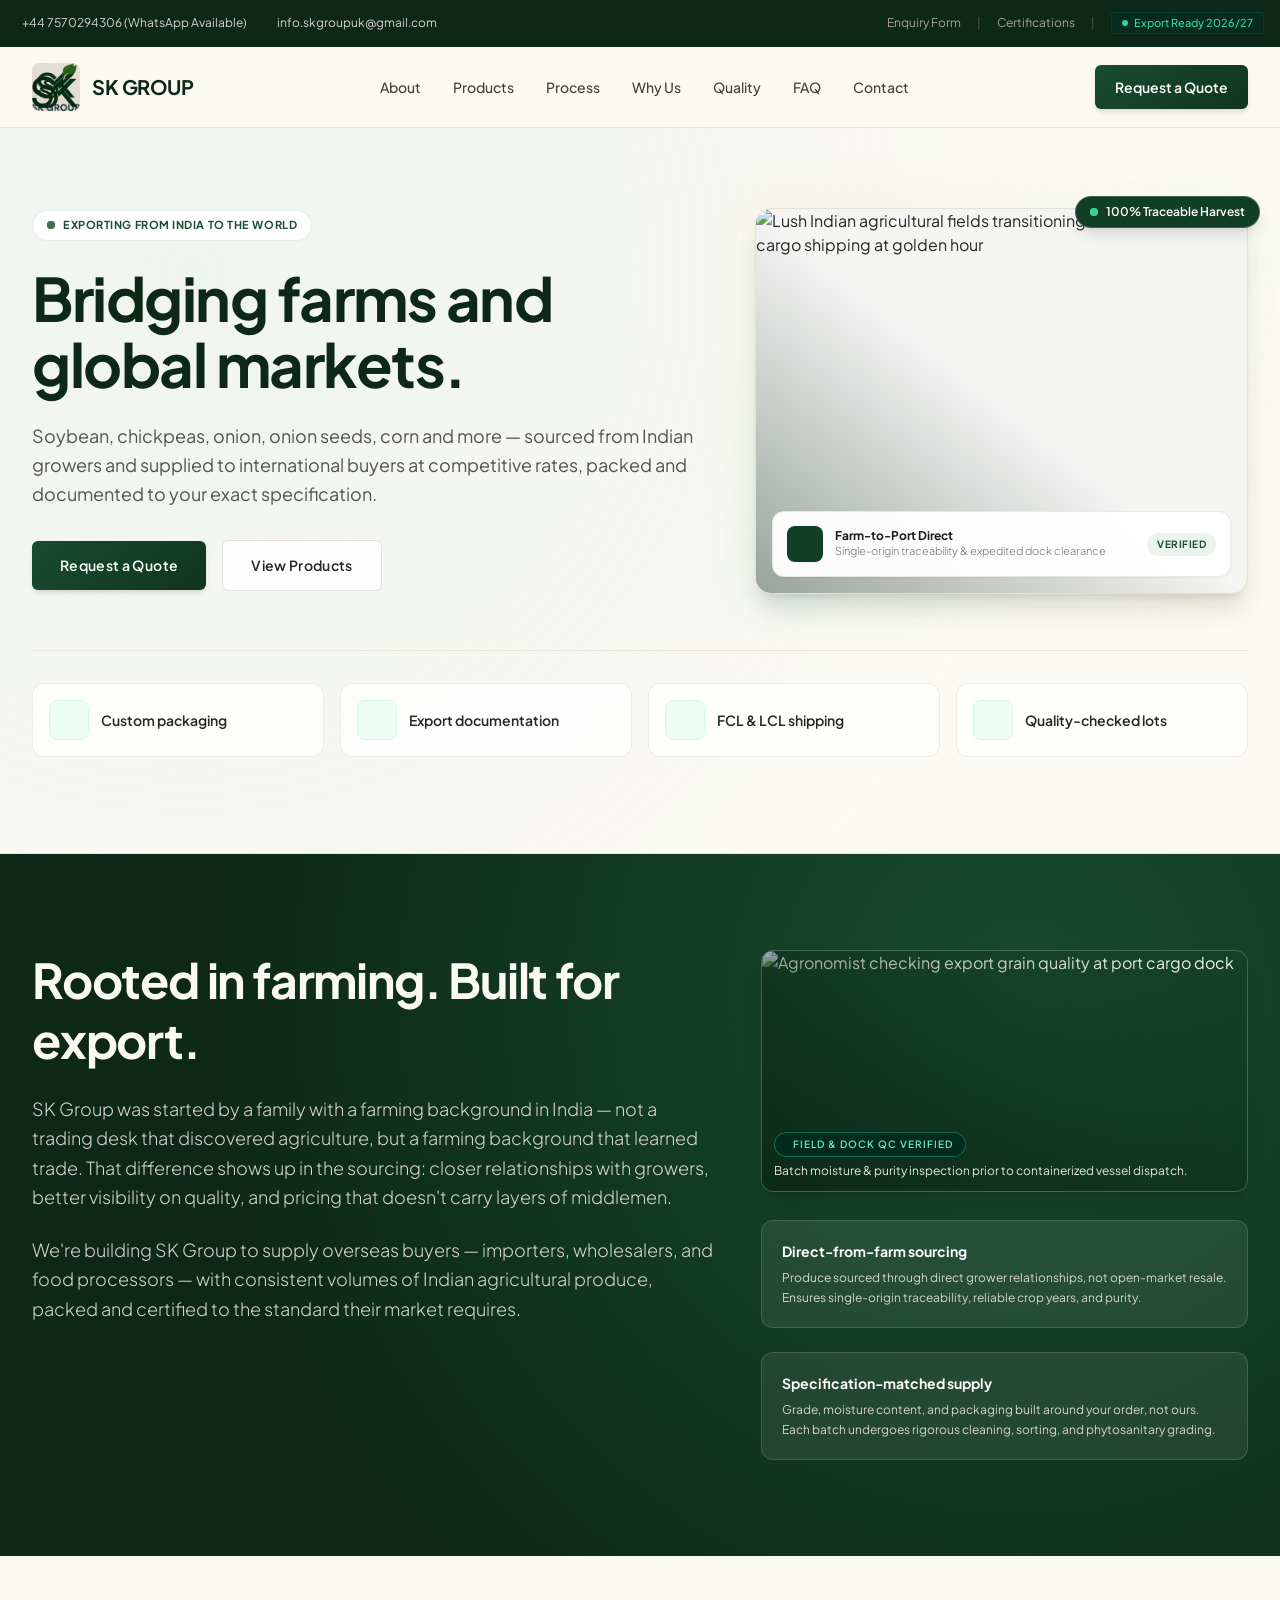
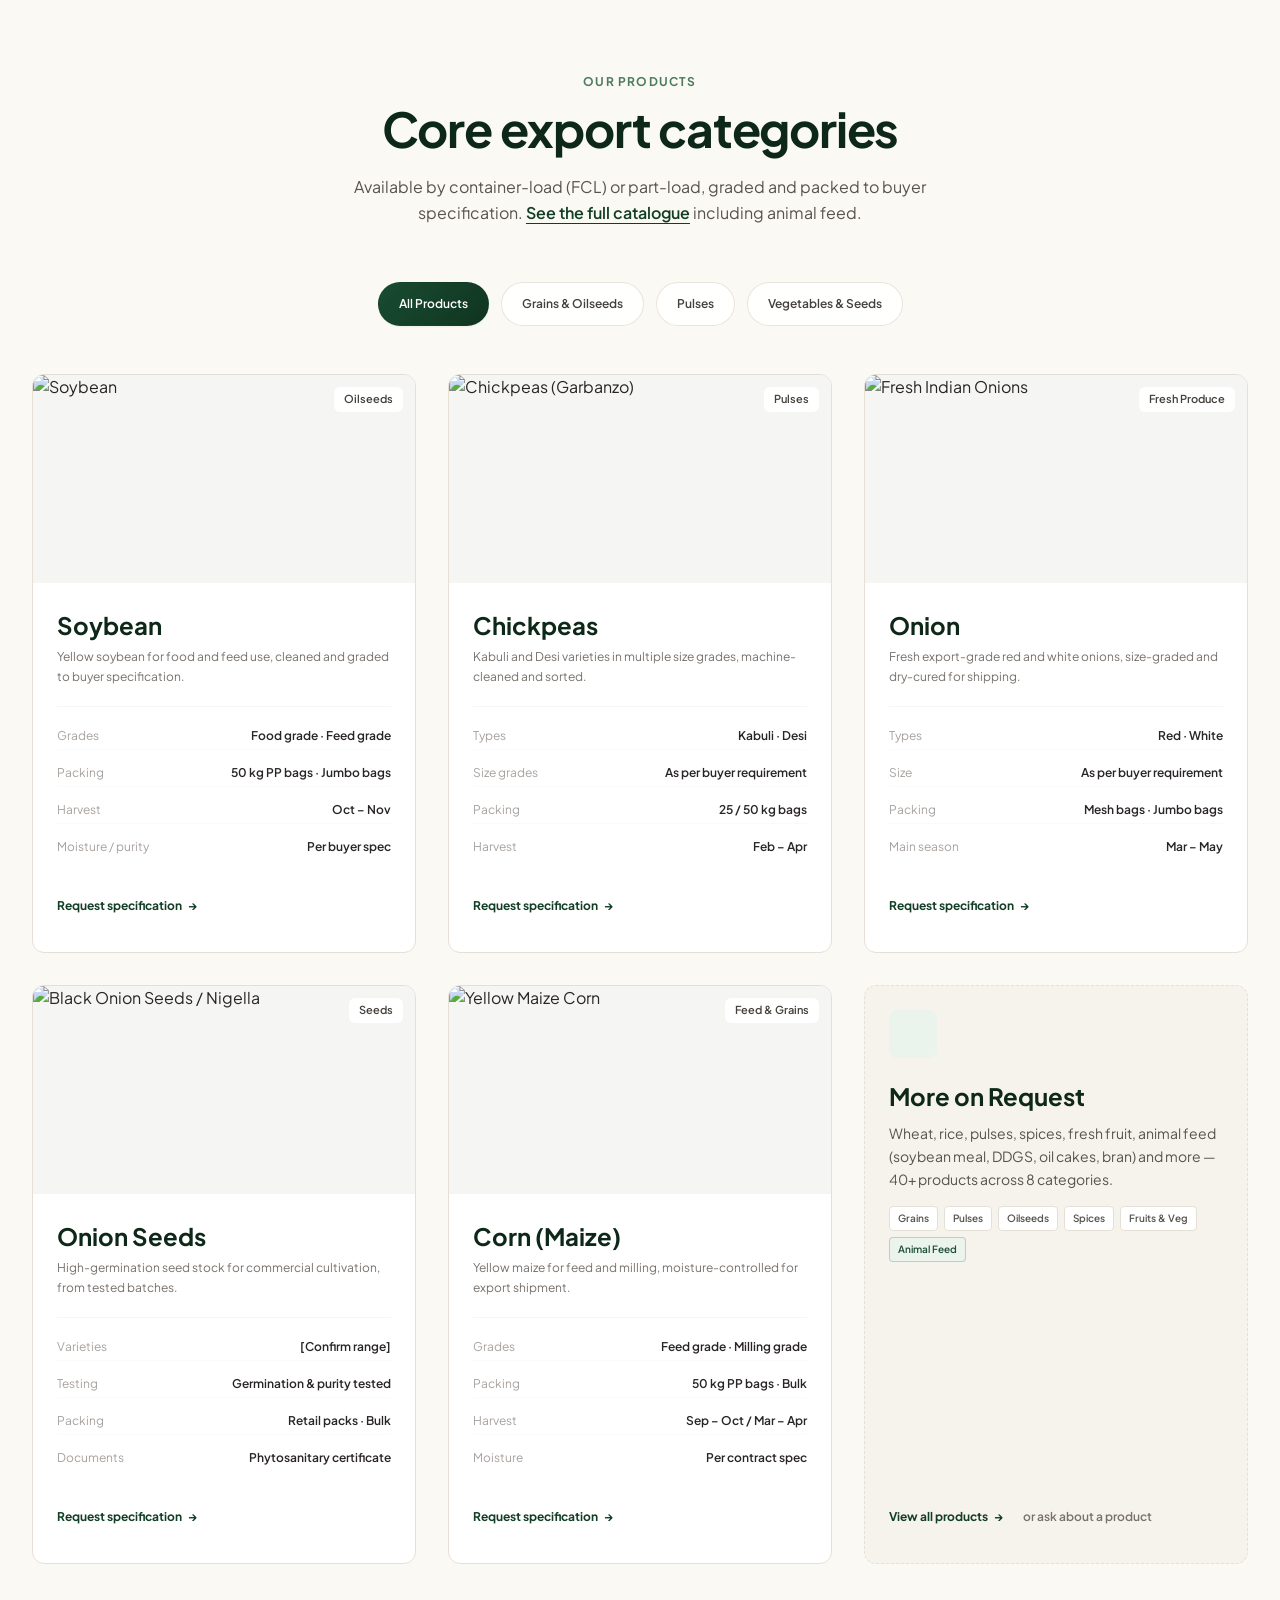
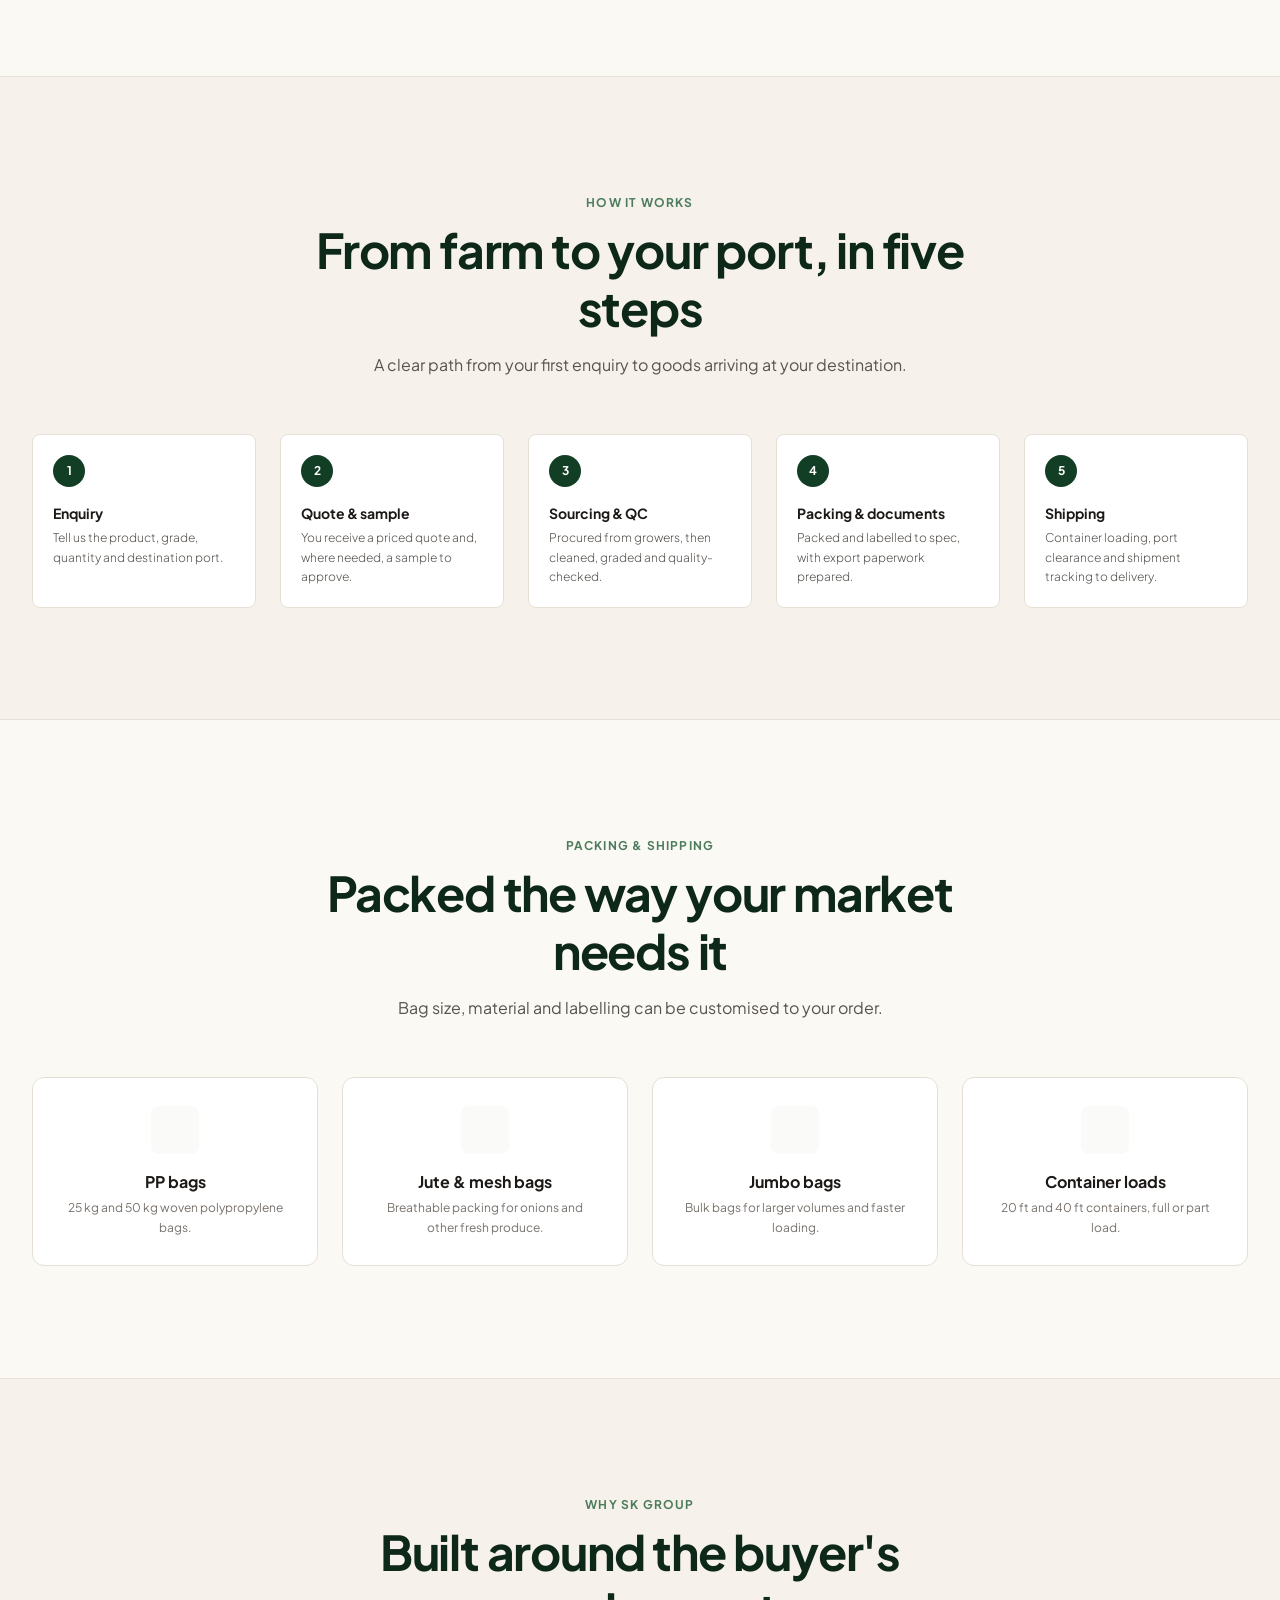
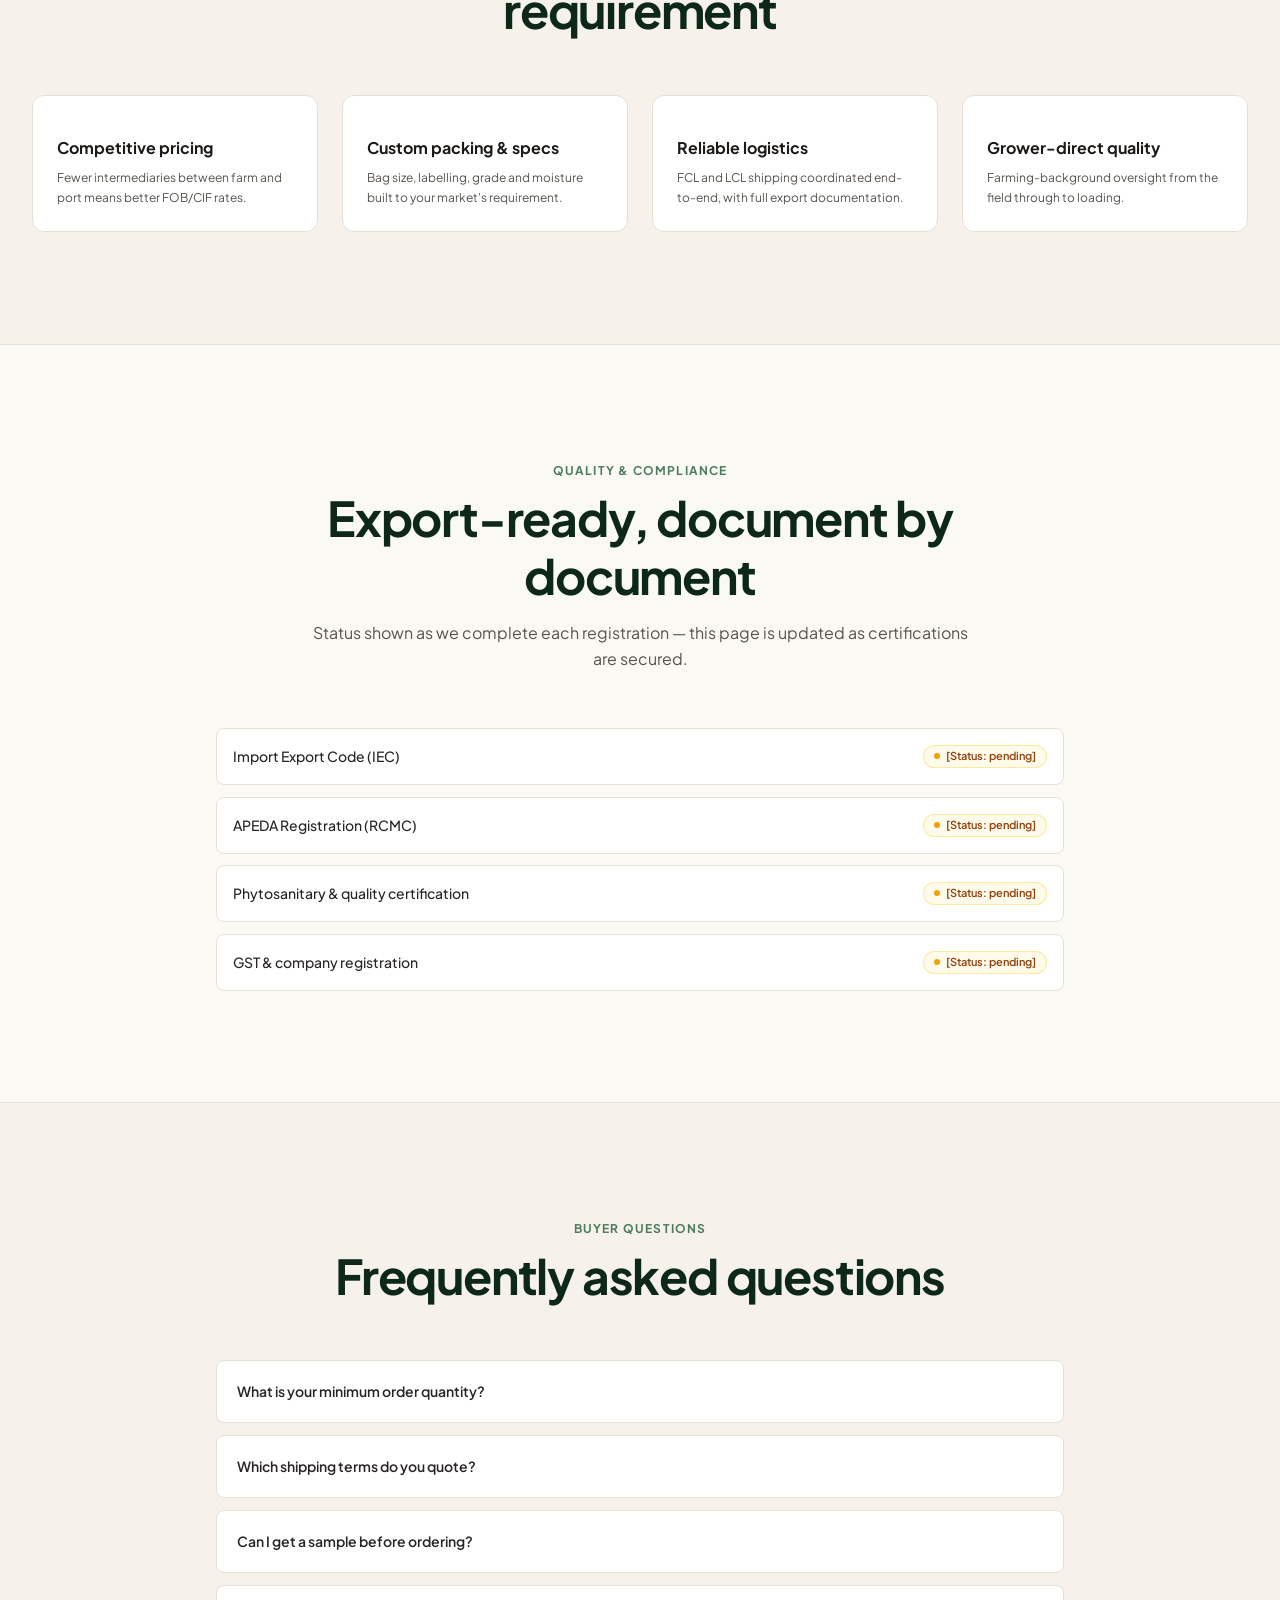
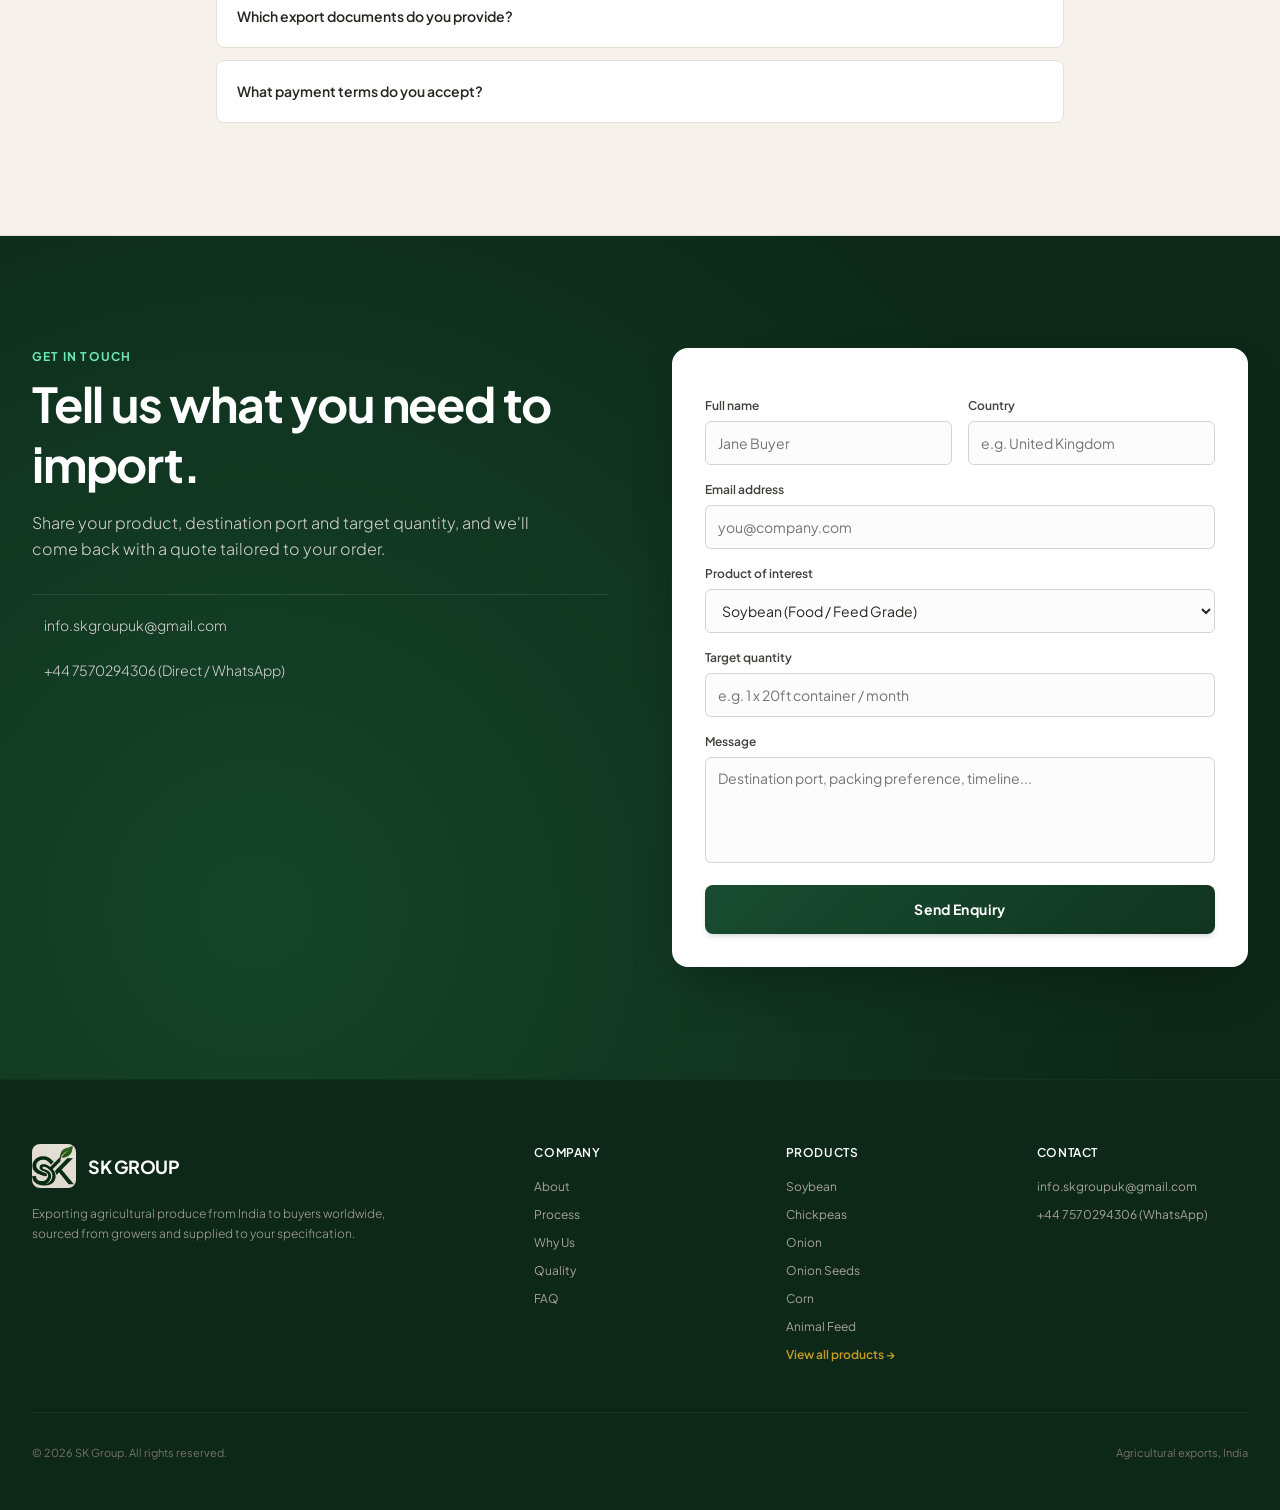
==== commit 5e7debb0: "updates" ====
--- a/index.html
+++ b/index.html
@@ -1,1199 +1,673 @@
 <!DOCTYPE html>
-
-<html class="scroll-smooth" lang="en"><head>
+<html lang="en">
+<head>
 <meta charset="utf-8"/>
 <meta content="width=device-width, initial-scale=1.0" name="viewport"/>
 <title>SK Group | Bridging Farms &amp; Global Markets — Agricultural Exports</title>
 <link href="assets/sk-group-logo.webp" rel="icon" type="image/webp"/>
 <link href="assets/sk-group-logo.webp" rel="apple-touch-icon"/>
-<style>
-  /* Crops the SK leaf mark out of the full logo image */
-  .sk-logo-mark { background: #efebe3 url("assets/sk-group-logo.webp") no-repeat; background-size: 183%; background-position: 51.7% 23.7%; }
-</style>
 <!-- Google Fonts: Plus Jakarta Sans -->
 <link href="https://fonts.googleapis.com" rel="preconnect"/>
 <link crossorigin="" href="https://fonts.gstatic.com" rel="preconnect"/>
 <link href="https://fonts.googleapis.com/css2?family=Plus+Jakarta+Sans:wght@300;400;500;600;700;800&amp;display=swap" rel="stylesheet"/>
 <!-- Lucide Icons -->
 <script src="https://unpkg.com/lucide@latest"></script>
-<!-- Tailwind CSS v3 -->
-<script src="https://cdn.tailwindcss.com?plugins=forms,container-queries"></script>
-<script>
-    tailwind.config = {
-      theme: {
-        extend: {
-          colors: {
-            brand: {
-              dark: '#0D2818',
-              forest: '#133E26',
-              pine: '#1B4D33',
-              sage: '#4D7C5D',
-              lightSage: '#EBF3ED',
-              cream: '#FBF9F4',
-              sand: '#F2EDE4',
-              accent: '#C59B27',
-              border: '#E5DFD5'
-            }
-          },
-          fontFamily: {
-            sans: ['"Plus Jakarta Sans"', 'system-ui', '-apple-system', 'sans-serif'],
-          }
-        }
-      }
-    }
-  </script>
-<!-- Custom Styles for Scrollbar, Micro-animations, Typography & Interactions -->
-<style>
-    /* 1. Natural Scrollable Root & Custom Scrollbar */
-    html {
-      overflow-x: hidden;
-      overflow-y: auto;
-      scroll-behavior: smooth;
-    }
-    body {
-      font-family: 'Plus Jakarta Sans', system-ui, -apple-system, sans-serif;
-      background-color: #FBF9F4;
-      color: #1F2937;
-      overflow-x: clip;
-      min-height: 100vh;
-      position: relative;
-    }
-
-    /* Custom Sleek Scrollbar */
-    ::-webkit-scrollbar {
-      width: 10px;
-    }
-    ::-webkit-scrollbar-track {
-      background: #F2EDE4;
-    }
-    ::-webkit-scrollbar-thumb {
-      background: #1B4D33;
-      border-radius: 6px;
-      border: 2px solid #F2EDE4;
-    }
-    ::-webkit-scrollbar-thumb:hover {
-      background: #133E26;
-    }
-
-    /* Gradients */
-    .soft-hero-gradient {
-      background: radial-gradient(circle at 15% 20%, rgba(235, 243, 237, 0.75) 0%, rgba(251, 249, 244, 0.95) 70%);
-    }
-    .dark-rich-mesh {
-      background: radial-gradient(circle at 80% 20%, #174b2f 0%, #0d2818 70%);
-    }
-    .cta-mesh-gradient {
-      background: radial-gradient(circle at 20% 80%, #15452a 0%, #0d2818 75%);
-    }
-
-    /* Shimmer Button Effect */
-    .btn-gradient-forest {
-      background: linear-gradient(135deg, #184c31 0%, #103420 100%);
-      position: relative;
-      overflow: hidden;
-      transition: all 0.35s cubic-bezier(0.16, 1, 0.3, 1);
-    }
-    .btn-gradient-forest::after {
-      content: '';
-      position: absolute;
-      top: -50%;
-      left: -60%;
-      width: 40%;
-      height: 200%;
-      background: linear-gradient(
-        60deg,
-        rgba(255, 255, 255, 0) 10%,
-        rgba(255, 255, 255, 0.3) 50%,
-        rgba(255, 255, 255, 0) 90%
-      );
-      transform: rotate(25deg);
-      transition: all 0.75s ease;
-    }
-    .btn-gradient-forest:hover::after {
-      left: 130%;
-    }
-    .btn-gradient-forest:hover {
-      box-shadow: 0 10px 25px -5px rgba(19, 62, 38, 0.45), 0 0 15px 2px rgba(197, 155, 39, 0.25);
-      transform: translateY(-2px);
-    }
-    .btn-gradient-forest:active {
-      transform: scale(0.98);
-    }
-
-    /* Nav Link Animated Underline */
-    .nav-link {
-      position: relative;
-      display: inline-block;
-      transition: color 0.25s ease;
-    }
-    .nav-link::after {
-      content: '';
-      position: absolute;
-      width: 0%;
-      height: 2px;
-      bottom: -4px;
-      left: 0;
-      background-color: #1B4D33;
-      transition: width 0.3s cubic-bezier(0.4, 0, 0.2, 1);
-      border-radius: 9999px;
-    }
-    .nav-link:hover::after {
-      width: 100%;
-    }
-
-    /* Keyframes for Floating and Breathing Badges */
-    @keyframes floatSlow {
-      0%, 100% {
-        transform: translateY(0px);
-      }
-      50% {
-        transform: translateY(-8px);
-      }
-    }
-    @keyframes pulseSoftRing {
-      0% {
-        box-shadow: 0 0 0 0 rgba(19, 62, 38, 0.45);
-      }
-      70% {
-        box-shadow: 0 0 0 10px rgba(19, 62, 38, 0);
-      }
-      100% {
-        box-shadow: 0 0 0 0 rgba(19, 62, 38, 0);
-      }
-    }
-    @keyframes statusGlow {
-      0%, 100% {
-        box-shadow: 0 0 0 0 rgba(217, 119, 6, 0.15);
-      }
-      50% {
-        box-shadow: 0 0 0 5px rgba(217, 119, 6, 0.28);
-      }
-    }
-    .animate-float {
-      animation: floatSlow 5s ease-in-out infinite;
-    }
-    .animate-float-delayed {
-      animation: floatSlow 6s ease-in-out 2s infinite;
-    }
-    .step-badge {
-      animation: pulseSoftRing 3.5s cubic-bezier(0.4, 0, 0.6, 1) infinite;
-    }
-    .status-badge-glow {
-      animation: statusGlow 2.5s ease-in-out infinite;
-    }
-
-    /* Interactive Hover Lift & Smooth Transitions for Cards */
-    .interactive-card {
-      transition: transform 0.35s cubic-bezier(0.16, 1, 0.3, 1), box-shadow 0.35s ease, border-color 0.35s ease;
-      will-change: transform, box-shadow;
-    }
-    .interactive-card:hover {
-      transform: translateY(-6px);
-      box-shadow: 0 20px 30px -10px rgba(13, 40, 24, 0.08), 0 10px 10px -5px rgba(13, 40, 24, 0.04);
-      border-color: rgba(27, 77, 51, 0.35);
-    }
-
-    /* Form Inputs Glowing Outline */
-    .form-input-glow:focus {
-      outline: none;
-      border-color: #133E26;
-      box-shadow: 0 0 0 3px rgba(19, 62, 38, 0.18);
-    }
-
-    /* Scroll Reveal System */
-    .reveal {
-      opacity: 0;
-      transform: translateY(28px);
-      transition: opacity 0.8s cubic-bezier(0.16, 1, 0.3, 1), transform 0.8s cubic-bezier(0.16, 1, 0.3, 1);
-      will-change: opacity, transform;
-    }
-    .reveal.is-visible {
-      opacity: 1;
-      transform: translateY(0);
-    }
-
-    /* Interactive Smooth Accordion */
-    .faq-accordion details {
-      transition: all 0.3s ease;
-    }
-    .faq-accordion summary::-webkit-details-marker {
-      display: none;
-    }
-    .faq-accordion summary {
-      list-style: none;
-    }
-    .faq-accordion details[open] .faq-icon {
-      transform: rotate(45deg);
-      color: #133E26;
-    }
-    .faq-accordion details .faq-content {
-      animation: accordionExpand 0.35s cubic-bezier(0.16, 1, 0.3, 1);
-    }
-    @keyframes accordionExpand {
-      from {
-        opacity: 0;
-        transform: translateY(-6px);
-      }
-      to {
-        opacity: 1;
-        transform: translateY(0);
-      }
-    }
-
-    /* Product Filter Transition */
-    .product-card {
-      transition: opacity 0.35s ease, transform 0.35s cubic-bezier(0.16, 1, 0.3, 1);
-    }
-
-    /* Reduced Motion */
-    @media (prefers-reduced-motion: reduce) {
-      *, ::before, ::after {
-        animation-duration: 0.01ms !important;
-        animation-iteration-count: 1 !important;
-        transition-duration: 0.01ms !important;
-        scroll-behavior: auto !important;
-      }
-      .reveal {
-        opacity: 1 !important;
-        transform: none !important;
-      }
-    }
-  </style>
+<!-- Our styles -->
+<link href="css/style.css" rel="stylesheet"/>
+<!-- Google Tag Manager -->
+<script async src="https://www.googletagmanager.com/gtm.js?id=GTM-5KZ52S5S"></script>
+<script src="js/analytics.js"></script>
 </head>
-<script async src="https://www.googletagmanager.com/gtm.js?id=GTM-5KZ52S5S"></script>
-<script>
-  window.dataLayer = window.dataLayer || [];
-  function gtag(){dataLayer.push(arguments);}
-  gtag('js', new Date());
-</script>
-<body class="bg-brand-cream text-neutral-800 antialiased selection:bg-brand-forest selection:text-white">
-<!-- BEGIN: TopBar -->
-<div class="bg-brand-dark text-stone-300 text-xs py-2 sm:py-2.5 px-4 border-b border-brand-pine/30" data-purpose="top-announcement-bar">
-<div class="max-w-7xl mx-auto flex flex-col md:flex-row justify-between items-center gap-2">
-<!-- Contact links -->
-<div class="flex flex-wrap items-center justify-center sm:justify-start gap-4 sm:gap-6 text-center">
-<a class="flex items-center gap-1.5 hover:text-white transition-colors duration-200 group py-1" href="tel:+919876543210">
-<i class="w-3.5 h-3.5 text-brand-accent group-hover:scale-110 transition-transform" data-lucide="phone"></i>
-<span>+44 7570294306 <span class="hidden xs:inline">(WhatsApp Available)</span></span>
-</a>
-<a class="flex items-center gap-1.5 hover:text-white transition-colors duration-200 group py-1" href="mailto:info.skgroupuk@gmail.com">
-<i class="w-3.5 h-3.5 text-brand-accent group-hover:scale-110 transition-transform" data-lucide="mail"></i>
-<span>info.skgroupuk@gmail.com</span>
-</a>
+<body>
+
+<!-- ================= TOP BAR ================= -->
+<div class="top-bar">
+  <div class="top-bar-inner">
+    <div class="top-bar-contacts">
+      <a class="top-bar-link" href="tel:+919876543210">
+        <i data-lucide="phone"></i>
+        <span>+44 7570294306 <span class="whatsapp-note">(WhatsApp Available)</span></span>
+      </a>
+      <a class="top-bar-link" href="mailto:info.skgroupuk@gmail.com">
+        <i data-lucide="mail"></i>
+        <span>info.skgroupuk@gmail.com</span>
+      </a>
+    </div>
+    <div class="top-bar-links">
+      <a class="top-bar-anchor" href="#inquiry">Enquiry Form</a>
+      <span class="top-bar-divider">|</span>
+      <a class="top-bar-anchor" href="#compliance">Certifications</a>
+      <span class="top-bar-divider">|</span>
+      <span class="export-badge"><span class="live-dot"></span> Export Ready 2026/27</span>
+    </div>
+  </div>
 </div>
-<!-- Quick anchors (hidden or wrapped cleanly on small screens) -->
-<div class="flex items-center gap-3 sm:gap-4 text-stone-400 text-[11px] sm:text-xs">
-<a class="hover:text-white transition-colors duration-200 hidden sm:inline" href="#inquiry">Enquiry Form</a>
-<span class="text-stone-600 hidden sm:inline">|</span>
-<a class="hover:text-white transition-colors duration-200 hidden sm:inline" href="#compliance">Certifications</a>
-<span class="text-stone-600 hidden sm:inline">|</span>
-<span class="inline-flex items-center text-emerald-400 gap-1.5 text-[10px] sm:text-[11px] font-medium bg-emerald-950/60 px-2.5 py-0.5 rounded border border-emerald-800/40">
-<span class="w-1.5 h-1.5 rounded-full bg-emerald-400 animate-pulse"></span> Export Ready 2026/27
-</span>
-</div>
-</div>
-</div>
-<!-- END: TopBar -->
-<!-- BEGIN: MainHeader -->
-<header class="sticky top-0 z-50 bg-brand-cream/95 backdrop-blur-md border-b border-brand-border transition-all duration-300 shadow-xs">
-<div class="max-w-7xl mx-auto px-4 sm:px-6 lg:px-8 h-18 sm:h-20 flex items-center justify-between">
-<!-- Logo -->
-<a class="flex items-center gap-2.5 sm:gap-3 group" href="#">
-<img class="sk-logo-mark w-10 h-10 sm:w-12 sm:h-12 rounded-lg shadow-sm group-hover:scale-105 group-hover:shadow transition-all duration-300"  src="assets/sk logo.png">
-<div class="flex flex-col">
-<span class="text-lg sm:text-xl font-bold tracking-tight text-brand-dark leading-none group-hover:text-brand-forest transition-colors duration-200">SK GROUP</span>
-</div>
-</a>
-<!-- Desktop Nav -->
-<nav class="hidden lg:flex items-center gap-7 xl:gap-8 text-[14px] font-medium text-stone-700">
-<a class="nav-link hover:text-brand-forest" href="#about">About</a>
-<a class="nav-link hover:text-brand-forest" href="#products">Products</a>
-<a class="nav-link hover:text-brand-forest" href="#process">Process</a>
-<a class="nav-link hover:text-brand-forest" href="#why-us">Why Us</a>
-<a class="nav-link hover:text-brand-forest" href="#compliance">Quality</a>
-<a class="nav-link hover:text-brand-forest" href="#faq">FAQ</a>
-<a class="nav-link hover:text-brand-forest" href="#inquiry">Contact</a>
-</nav>
-<!-- Action Button -->
-<div class="flex items-center gap-3 sm:gap-4">
-<a class="hidden sm:inline-flex items-center justify-center min-h-[44px] px-5 py-2.5 rounded-md text-sm font-semibold btn-gradient-forest text-white shadow-sm hover:shadow-lg" href="#inquiry">
-  Request a Quote
-</a>
-<!-- Mobile Menu Toggle Button (Touch Target Optimized) -->
-<button aria-controls="mobile-menu" aria-expanded="false" aria-label="Toggle navigation menu" class="lg:hidden min-w-[44px] min-h-[44px] flex items-center justify-center p-2 rounded-lg text-stone-700 hover:text-brand-forest hover:bg-stone-100 focus:outline-none transition-transform active:scale-95" id="mobile-menu-btn" type="button">
-<i class="w-6 h-6" data-lucide="menu" id="menu-icon"></i>
-</button>
-</div>
-</div>
-<!-- Mobile Nav Drawer (Smooth slide-down / overlay drawer) -->
-<div class="hidden lg:hidden border-b border-brand-border bg-brand-cream/98 backdrop-blur-md px-4 sm:px-6 pt-3 pb-6 space-y-1 shadow-lg transition-all duration-300" id="mobile-menu">
-<a class="flex items-center min-h-[44px] px-3 rounded-md text-base font-semibold text-stone-800 hover:text-brand-forest hover:bg-brand-lightSage/60 transition-colors" href="#about">About</a>
-<a class="flex items-center min-h-[44px] px-3 rounded-md text-base font-semibold text-stone-800 hover:text-brand-forest hover:bg-brand-lightSage/60 transition-colors" href="#products">Products</a>
-<a class="flex items-center min-h-[44px] px-3 rounded-md text-base font-semibold text-stone-800 hover:text-brand-forest hover:bg-brand-lightSage/60 transition-colors" href="#process">Process</a>
-<a class="flex items-center min-h-[44px] px-3 rounded-md text-base font-semibold text-stone-800 hover:text-brand-forest hover:bg-brand-lightSage/60 transition-colors" href="#why-us">Why Us</a>
-<a class="flex items-center min-h-[44px] px-3 rounded-md text-base font-semibold text-stone-800 hover:text-brand-forest hover:bg-brand-lightSage/60 transition-colors" href="#compliance">Quality</a>
-<a class="flex items-center min-h-[44px] px-3 rounded-md text-base font-semibold text-stone-800 hover:text-brand-forest hover:bg-brand-lightSage/60 transition-colors" href="#faq">FAQ</a>
-<a class="flex items-center min-h-[44px] px-3 rounded-md text-base font-semibold text-stone-800 hover:text-brand-forest hover:bg-brand-lightSage/60 transition-colors" href="#inquiry">Contact</a>
-<div class="pt-3">
-<a class="flex items-center justify-center min-h-[44px] w-full text-center px-4 py-3 rounded-lg btn-gradient-forest text-white font-semibold shadow-md active:scale-98" href="#inquiry">
-  Request a Quote
-</a>
-</div>
-</div>
+
+<!-- ================= HEADER ================= -->
+<header class="site-header">
+  <div class="container header-inner">
+    <!-- Logo -->
+    <a class="logo" href="#">
+      <img class="logo-img sk-logo-mark" src="assets/sk logo.png" alt="SK Group logo">
+      <span class="logo-text">SK GROUP</span>
+    </a>
+
+    <!-- Desktop menu -->
+    <nav class="main-nav">
+      <a class="nav-link" href="#about">About</a>
+      <a class="nav-link" href="#products">Products</a>
+      <a class="nav-link" href="#process">Process</a>
+      <a class="nav-link" href="#why-us">Why Us</a>
+      <a class="nav-link" href="#compliance">Quality</a>
+      <a class="nav-link" href="#faq">FAQ</a>
+      <a class="nav-link" href="#inquiry">Contact</a>
+    </nav>
+
+    <!-- Quote button + mobile menu button -->
+    <div class="header-actions">
+      <a class="btn btn-primary header-quote-btn" href="#inquiry">Request a Quote</a>
+      <button class="menu-toggle" id="mobile-menu-btn" type="button" aria-controls="mobile-menu" aria-expanded="false" aria-label="Toggle navigation menu">
+        <i data-lucide="menu"></i>
+      </button>
+    </div>
+  </div>
+
+  <!-- Mobile menu -->
+  <div class="mobile-menu" id="mobile-menu">
+    <a class="mobile-menu-link" href="#about">About</a>
+    <a class="mobile-menu-link" href="#products">Products</a>
+    <a class="mobile-menu-link" href="#process">Process</a>
+    <a class="mobile-menu-link" href="#why-us">Why Us</a>
+    <a class="mobile-menu-link" href="#compliance">Quality</a>
+    <a class="mobile-menu-link" href="#faq">FAQ</a>
+    <a class="mobile-menu-link" href="#inquiry">Contact</a>
+    <div class="mobile-menu-footer">
+      <a class="btn btn-primary btn-block" href="#inquiry">Request a Quote</a>
+    </div>
+  </div>
 </header>
-<!-- END: MainHeader -->
+
 <main>
-<!-- BEGIN: HeroSection -->
-<section class="relative pt-8 pb-14 sm:pt-14 sm:pb-18 md:pt-20 md:pb-24 border-b border-brand-border/60 overflow-hidden soft-hero-gradient">
-<div class="max-w-7xl mx-auto px-4 sm:px-6 lg:px-8">
-<div class="grid grid-cols-1 lg:grid-cols-12 gap-8 md:gap-12 lg:gap-8 items-center">
-<!-- Text Content -->
-<div class="lg:col-span-7 flex flex-col items-start reveal">
-<span class="inline-flex items-center gap-2 px-3.5 py-1.5 rounded-full text-[11px] font-bold tracking-wider uppercase bg-white/85 backdrop-blur-md text-brand-pine border border-emerald-800/10 shadow-xs mb-4 sm:mb-6 hover:shadow-md hover:border-emerald-600/30 transition-all duration-300">
-<span class="relative flex h-2 w-2">
-<span class="animate-ping absolute inline-flex h-full w-full rounded-full bg-brand-sage opacity-75"></span>
-<span class="relative inline-flex rounded-full h-2 w-2 bg-brand-pine"></span>
-</span>
-  Exporting from India to the World
-</span>
-<h1 class="text-3xl sm:text-5xl lg:text-6xl text-brand-dark leading-[1.15] sm:leading-[1.1] font-bold mb-4 sm:mb-6 tracking-tight">
-  Bridging farms and global markets.
-</h1>
-<p class="text-sm sm:text-base md:text-lg text-stone-600 leading-relaxed max-w-2xl mb-6 sm:mb-8 font-normal">
-  Soybean, chickpeas, onion, onion seeds, corn and more — sourced from Indian growers and supplied to international buyers at competitive rates, packed and documented to your exact specification.
-</p>
-<!-- CTA Buttons -->
-<div class="flex flex-col sm:flex-row items-stretch sm:items-center gap-3.5 sm:gap-4 w-full sm:w-auto">
-<a class="w-full sm:w-auto inline-flex items-center justify-center min-h-[48px] px-7 py-3.5 rounded-md btn-gradient-forest text-white text-sm font-semibold tracking-wide shadow-md" href="#inquiry">
-  Request a Quote
-</a>
-<a class="w-full sm:w-auto inline-flex items-center justify-center min-h-[48px] px-7 py-3.5 rounded-md bg-white/90 backdrop-blur-sm border border-brand-border/90 text-stone-800 text-sm font-semibold hover:bg-white hover:border-stone-400 hover:shadow-md hover:-translate-y-0.5 active:scale-[0.98] transition-all duration-300" href="#products">
-  View Products
-</a>
-</div>
-</div>
-<!-- Hero Graphic Illustration -->
-<div class="lg:col-span-5 flex justify-center items-center reveal mt-4 lg:mt-0">
-<div class="relative w-full max-w-lg lg:max-w-none group">
-<div class="absolute -inset-2 bg-gradient-to-tr from-emerald-500/15 via-amber-200/20 to-emerald-300/10 rounded-3xl filter blur-xl opacity-75 -z-10 group-hover:opacity-100 transition-opacity duration-700"></div>
-<div class="relative rounded-2xl overflow-hidden shadow-xl border border-brand-border bg-stone-100 group-hover:shadow-2xl transition-shadow duration-500">
-<img alt="Lush Indian agricultural fields transitioning to international cargo shipping at golden hour" class="w-full h-64 sm:h-80 md:h-96 object-cover group-hover:scale-105 transition-transform duration-700 ease-out" src="https://images.pexels.com/photos/13094644/pexels-photo-13094644.jpeg"/>
-<div class="absolute inset-0 bg-gradient-to-tr from-brand-dark/40 via-transparent to-transparent"></div>
-<div class="absolute bottom-3 left-3 right-3 sm:bottom-4 sm:left-4 sm:right-4 bg-white/95 backdrop-blur-md rounded-xl p-3 sm:p-3.5 border border-brand-border/70 flex items-center justify-between shadow-sm animate-float">
-<div class="flex items-center gap-2.5 sm:gap-3">
-<div class="w-8 h-8 sm:w-9 sm:h-9 rounded-lg bg-brand-forest text-white flex items-center justify-center shrink-0 shadow-sm">
-<i class="w-4 h-4 sm:w-5 sm:h-5" data-lucide="anchor"></i>
-</div>
-<div>
-<div class="text-xs font-bold text-stone-900 leading-tight">Farm-to-Port Direct</div>
-<div class="text-[10px] sm:text-[11px] text-stone-500 font-light">Single-origin traceability &amp; expedited dock clearance</div>
-</div>
-</div>
-<span class="hidden sm:inline-flex items-center text-[10px] font-bold text-brand-pine bg-brand-lightSage px-2.5 py-1 rounded-full uppercase tracking-wider shrink-0">Verified</span>
-</div>
-</div>
-<!-- Floating badge with breathing indicator -->
-<div class="absolute -top-3 -right-2 sm:-right-3 bg-brand-forest text-white px-3 sm:px-3.5 py-1.5 rounded-full shadow-lg border border-white/20 text-[11px] sm:text-xs font-semibold flex items-center gap-2 animate-float-delayed hover:scale-105 transition-transform cursor-default">
-<span class="relative flex h-2 w-2">
-<span class="animate-ping absolute inline-flex h-full w-full rounded-full bg-emerald-400 opacity-75"></span>
-<span class="relative inline-flex rounded-full h-2 w-2 bg-emerald-400"></span>
-</span>
-<span>100% Traceable Harvest</span>
-</div>
-</div>
-</div>
-</div>
-<!-- Hero Value Props Strip -->
-<div class="mt-10 sm:mt-14 pt-6 sm:pt-8 border-t border-brand-border/70 grid grid-cols-1 sm:grid-cols-2 lg:grid-cols-4 gap-3 sm:gap-4 reveal">
-<div class="interactive-card bg-white/80 backdrop-blur-sm rounded-xl p-3.5 sm:p-4 border border-brand-border/60 shadow-xs flex items-center gap-3 group cursor-default">
-<div class="w-10 h-10 rounded-lg bg-emerald-50 border border-emerald-100 flex items-center justify-center text-brand-pine shrink-0 group-hover:bg-brand-forest group-hover:text-white transition-colors duration-300">
-<i class="w-5 h-5 group-hover:scale-110 transition-transform duration-300" data-lucide="package"></i>
-</div>
-<span class="text-xs sm:text-sm font-semibold text-stone-800 group-hover:text-brand-pine transition-colors">Custom packaging</span>
-</div>
-<div class="interactive-card bg-white/80 backdrop-blur-sm rounded-xl p-3.5 sm:p-4 border border-brand-border/60 shadow-xs flex items-center gap-3 group cursor-default">
-<div class="w-10 h-10 rounded-lg bg-emerald-50 border border-emerald-100 flex items-center justify-center text-brand-pine shrink-0 group-hover:bg-brand-forest group-hover:text-white transition-colors duration-300">
-<i class="w-5 h-5 group-hover:scale-110 transition-transform duration-300" data-lucide="file-check"></i>
-</div>
-<span class="text-xs sm:text-sm font-semibold text-stone-800 leading-snug group-hover:text-brand-pine transition-colors">Export documentation</span>
-</div>
-<div class="interactive-card bg-white/80 backdrop-blur-sm rounded-xl p-3.5 sm:p-4 border border-brand-border/60 shadow-xs flex items-center gap-3 group cursor-default">
-<div class="w-10 h-10 rounded-lg bg-emerald-50 border border-emerald-100 flex items-center justify-center text-brand-pine shrink-0 group-hover:bg-brand-forest group-hover:text-white transition-colors duration-300">
-<i class="w-5 h-5 group-hover:scale-110 transition-transform duration-300" data-lucide="ship"></i>
-</div>
-<span class="text-xs sm:text-sm font-semibold text-stone-800 group-hover:text-brand-pine transition-colors">FCL &amp; LCL shipping</span>
-</div>
-<div class="interactive-card bg-white/80 backdrop-blur-sm rounded-xl p-3.5 sm:p-4 border border-brand-border/60 shadow-xs flex items-center gap-3 group cursor-default">
-<div class="w-10 h-10 rounded-lg bg-emerald-50 border border-emerald-100 flex items-center justify-center text-brand-pine shrink-0 group-hover:bg-brand-forest group-hover:text-white transition-colors duration-300">
-<i class="w-5 h-5 group-hover:scale-110 transition-transform duration-300" data-lucide="shield-check"></i>
-</div>
-<span class="text-xs sm:text-sm font-semibold text-stone-800 group-hover:text-brand-pine transition-colors">Quality-checked lots</span>
-</div>
-</div>
-</div>
-</section>
-<!-- END: HeroSection -->
-<!-- BEGIN: StorySection (Dark Forest Green) -->
-<section class="dark-rich-mesh text-white py-14 sm:py-18 md:py-24 relative overflow-hidden" id="about">
-<div class="max-w-7xl mx-auto px-4 sm:px-6 lg:px-8">
-<div class="grid grid-cols-1 lg:grid-cols-12 gap-8 md:gap-10 lg:gap-12 items-start">
-<!-- Left Main Story -->
-<div class="lg:col-span-7 space-y-4 sm:space-y-6 reveal">
-<h2 class="text-2xl sm:text-4xl lg:text-5xl font-bold leading-tight text-brand-cream tracking-tight">
-  Rooted in farming. Built for export.
-</h2>
-<p class="text-stone-300 text-sm sm:text-base md:text-lg leading-relaxed font-light">
-  SK Group was started by a family with a farming background in India — not a trading desk that discovered agriculture, but a farming background that learned trade. That difference shows up in the sourcing: closer relationships with growers, better visibility on quality, and pricing that doesn't carry layers of middlemen.
-</p>
-<p class="text-stone-300 text-sm sm:text-base md:text-lg leading-relaxed font-light">
-  We're building SK Group to supply overseas buyers — importers, wholesalers, and food processors — with consistent volumes of Indian agricultural produce, packed and certified to the standard their market requires.
-</p>
-</div>
-<!-- Right Feature Cards -->
-<div class="lg:col-span-5 flex flex-col gap-4 sm:gap-6 reveal">
-<div class="relative rounded-xl overflow-hidden border border-white/20 shadow-xl group mb-1 hover:border-white/40 transition-all duration-300">
-<img alt="Agronomist checking export grain quality at port cargo dock" class="w-full h-48 sm:h-56 md:h-60 object-cover group-hover:scale-105 transition-transform duration-700 ease-out" src="https://images.pexels.com/photos/28285706/pexels-photo-28285706.jpeg"/>
-<div class="absolute inset-0 bg-gradient-to-tr from-brand-dark/90 via-brand-dark/40 to-transparent"></div>
-<div class="absolute bottom-3 left-3 right-3 text-white">
-<div class="inline-flex items-center gap-1.5 px-2.5 sm:px-3 py-1 rounded-full bg-emerald-950/85 backdrop-blur-md border border-emerald-400/40 text-[10px] font-semibold text-emerald-300 uppercase tracking-widest mb-1.5 shadow-sm">
-<i class="w-3 h-3 text-emerald-400" data-lucide="check-circle-2"></i> Field &amp; Dock QC Verified
-</div>
-<p class="text-xs text-stone-200 font-normal leading-snug">Batch moisture &amp; purity inspection prior to containerized vessel dispatch.</p>
-</div>
-</div>
-<div class="interactive-card bg-white/[0.08] backdrop-blur-md border border-white/15 rounded-xl p-4 sm:p-5 hover:bg-white/[0.14] hover:border-emerald-300/40 transition-all duration-300">
-<h3 class="text-sm font-bold text-white mb-1.5 flex items-center gap-2"><span>Direct-from-farm sourcing</span></h3>
-<p class="text-xs text-stone-300 leading-relaxed font-normal">Produce sourced through direct grower relationships, not open-market resale. Ensures single-origin traceability, reliable crop years, and purity.</p>
-</div>
-<div class="interactive-card bg-white/[0.08] backdrop-blur-md border border-white/15 rounded-xl p-4 sm:p-5 hover:bg-white/[0.14] hover:border-emerald-300/40 transition-all duration-300">
-<h3 class="text-sm font-bold text-white mb-1.5 flex items-center gap-2"><span>Specification-matched supply</span></h3>
-<p class="text-xs text-stone-300 leading-relaxed font-normal">Grade, moisture content, and packaging built around your order, not ours. Each batch undergoes rigorous cleaning, sorting, and phytosanitary grading.</p>
-</div>
-</div>
-</div>
-</div>
-</section>
-<!-- END: StorySection -->
-<!-- BEGIN: ProductCatalogSection -->
-<section class="py-14 sm:py-20 md:py-28 bg-brand-cream border-b border-brand-border" id="products">
-<div class="max-w-7xl mx-auto px-4 sm:px-6 lg:px-8">
-<!-- Header -->
-<div class="text-center max-w-2xl mx-auto mb-8 sm:mb-10 reveal">
-<span class="text-xs uppercase font-bold tracking-widest text-brand-sage">Our Products</span>
-<h2 class="text-2xl sm:text-4xl lg:text-5xl font-bold text-brand-dark mt-2 mb-3 sm:mb-4 tracking-tight">
-  Core export categories
-</h2>
-<p class="text-stone-600 text-xs sm:text-sm md:text-base leading-relaxed">
-  Available by container-load (FCL) or part-load, graded and packed to buyer specification. <a class="font-semibold text-brand-forest underline underline-offset-4 hover:text-brand-accent" href="products.html">See the full catalogue</a> including animal feed.
-</p>
-</div>
-<!-- Interactive Filter Tabs with Micro-animations (Touch Optimized min-h 44px) -->
-<div class="flex flex-wrap items-center justify-center gap-2 sm:gap-3 mb-8 sm:mb-12 reveal" id="product-filter-container">
-<button class="filter-btn min-h-[44px] px-4 sm:px-5 py-2 sm:py-2.5 rounded-full text-xs font-semibold btn-gradient-forest text-white transition-all shadow-sm duration-300 hover:scale-105 active:scale-95 flex items-center justify-center" data-filter="all" type="button">All Products</button>
-<button class="filter-btn min-h-[44px] px-4 sm:px-5 py-2 sm:py-2.5 rounded-full text-xs font-semibold bg-white/90 hover:bg-white hover:text-brand-forest text-stone-700 border border-brand-border/80 shadow-xs hover:shadow transition-all duration-300 hover:scale-105 active:scale-95 flex items-center justify-center" data-filter="grains" type="button">Grains &amp; Oilseeds</button>
-<button class="filter-btn min-h-[44px] px-4 sm:px-5 py-2 sm:py-2.5 rounded-full text-xs font-semibold bg-white/90 hover:bg-white hover:text-brand-forest text-stone-700 border border-brand-border/80 shadow-xs hover:shadow transition-all duration-300 hover:scale-105 active:scale-95 flex items-center justify-center" data-filter="pulses" type="button">Pulses</button>
-<button class="filter-btn min-h-[44px] px-4 sm:px-5 py-2 sm:py-2.5 rounded-full text-xs font-semibold bg-white/90 hover:bg-white hover:text-brand-forest text-stone-700 border border-brand-border/80 shadow-xs hover:shadow transition-all duration-300 hover:scale-105 active:scale-95 flex items-center justify-center" data-filter="produce" type="button">Vegetables &amp; Seeds</button>
-</div>
-<!-- Products Grid (Responsive: 1-col on mobile, 2-col on tablet/md, 3-col on lg) -->
-<div class="grid grid-cols-1 md:grid-cols-2 lg:grid-cols-3 gap-6 sm:gap-8">
-<!-- Card 1: Soybean -->
-<article class="product-card interactive-card bg-white rounded-xl border border-brand-border overflow-hidden flex flex-col group reveal" data-category="grains">
-<div class="h-48 sm:h-52 w-full overflow-hidden bg-stone-100 relative">
-<img alt="Soybean" class="w-full h-full object-cover group-hover:scale-105 transition-transform duration-500 ease-out" src="https://lh3.googleusercontent.com/aida-public/[base64]"/>
-<span class="absolute top-3 right-3 bg-white/95 backdrop-blur text-[11px] font-semibold px-2.5 py-1 rounded-md text-stone-700 shadow-xs">Oilseeds</span>
-</div>
-<div class="p-5 sm:p-6 flex-1 flex flex-col">
-<h3 class="text-xl sm:text-2xl font-bold text-brand-dark mb-1 group-hover:text-brand-forest transition-colors">Soybean</h3>
-<p class="text-xs text-stone-500 mb-5 leading-relaxed">Yellow soybean for food and feed use, cleaned and graded to buyer specification.</p>
-<!-- Specs breakdown list -->
-<div class="space-y-2.5 text-xs text-stone-600 border-t border-stone-100 pt-4 mb-6 flex-1">
-<div class="flex justify-between py-1 border-b border-stone-50">
-<span class="text-stone-400">Grades</span>
-<span class="font-semibold text-stone-800">Food grade · Feed grade</span>
-</div>
-<div class="flex justify-between py-1 border-b border-stone-50">
-<span class="text-stone-400">Packing</span>
-<span class="font-semibold text-stone-800">50 kg PP bags · Jumbo bags</span>
-</div>
-<div class="flex justify-between py-1 border-b border-stone-50">
-<span class="text-stone-400">Harvest</span>
-<span class="font-semibold text-stone-800">Oct – Nov</span>
-</div>
-<div class="flex justify-between py-1">
-<span class="text-stone-400">Moisture / purity</span>
-<span class="font-semibold text-stone-800">Per buyer spec</span>
-</div>
-</div>
-<a class="inline-flex items-center min-h-[44px] text-xs font-bold text-brand-forest hover:text-brand-accent transition-colors gap-1.5" href="#inquiry">
-  Request specification <span class="transition-transform duration-200 group-hover:translate-x-1.5">→</span>
-</a>
-</div>
-</article>
-<!-- Card 2: Chickpeas -->
-<article class="product-card interactive-card bg-white rounded-xl border border-brand-border overflow-hidden flex flex-col group reveal" data-category="pulses">
-<div class="h-48 sm:h-52 w-full overflow-hidden bg-stone-100 relative">
-<img alt="Chickpeas (Garbanzo)" class="w-full h-full object-cover group-hover:scale-105 transition-transform duration-500 ease-out" src="https://lh3.googleusercontent.com/aida-public/[base64]"/>
-<span class="absolute top-3 right-3 bg-white/95 backdrop-blur text-[11px] font-semibold px-2.5 py-1 rounded-md text-stone-700 shadow-xs">Pulses</span>
-</div>
-<div class="p-5 sm:p-6 flex-1 flex flex-col">
-<h3 class="text-xl sm:text-2xl font-bold text-brand-dark mb-1 group-hover:text-brand-forest transition-colors">Chickpeas</h3>
-<p class="text-xs text-stone-500 mb-5 leading-relaxed">Kabuli and Desi varieties in multiple size grades, machine-cleaned and sorted.</p>
-<div class="space-y-2.5 text-xs text-stone-600 border-t border-stone-100 pt-4 mb-6 flex-1">
-<div class="flex justify-between py-1 border-b border-stone-50">
-<span class="text-stone-400">Types</span>
-<span class="font-semibold text-stone-800">Kabuli · Desi</span>
-</div>
-<div class="flex justify-between py-1 border-b border-stone-50">
-<span class="text-stone-400">Size grades</span>
-<span class="font-semibold text-stone-800">As per buyer requirement</span>
-</div>
-<div class="flex justify-between py-1 border-b border-stone-50">
-<span class="text-stone-400">Packing</span>
-<span class="font-semibold text-stone-800">25 / 50 kg bags</span>
-</div>
-<div class="flex justify-between py-1">
-<span class="text-stone-400">Harvest</span>
-<span class="font-semibold text-stone-800">Feb – Apr</span>
-</div>
-</div>
-<a class="inline-flex items-center min-h-[44px] text-xs font-bold text-brand-forest hover:text-brand-accent transition-colors gap-1.5" href="#inquiry">
-  Request specification <span class="transition-transform duration-200 group-hover:translate-x-1.5">→</span>
-</a>
-</div>
-</article>
-<!-- Card 3: Onion -->
-<article class="product-card interactive-card bg-white rounded-xl border border-brand-border overflow-hidden flex flex-col group reveal" data-category="produce">
-<div class="h-48 sm:h-52 w-full overflow-hidden bg-stone-100 relative">
-<img alt="Fresh Indian Onions" class="w-full h-full object-cover group-hover:scale-105 transition-transform duration-500 ease-out" src="https://lh3.googleusercontent.com/aida-public/[base64]"/>
-<span class="absolute top-3 right-3 bg-white/95 backdrop-blur text-[11px] font-semibold px-2.5 py-1 rounded-md text-stone-700 shadow-xs">Fresh Produce</span>
-</div>
-<div class="p-5 sm:p-6 flex-1 flex flex-col">
-<h3 class="text-xl sm:text-2xl font-bold text-brand-dark mb-1 group-hover:text-brand-forest transition-colors">Onion</h3>
-<p class="text-xs text-stone-500 mb-5 leading-relaxed">Fresh export-grade red and white onions, size-graded and dry-cured for shipping.</p>
-<div class="space-y-2.5 text-xs text-stone-600 border-t border-stone-100 pt-4 mb-6 flex-1">
-<div class="flex justify-between py-1 border-b border-stone-50">
-<span class="text-stone-400">Types</span>
-<span class="font-semibold text-stone-800">Red · White</span>
-</div>
-<div class="flex justify-between py-1 border-b border-stone-50">
-<span class="text-stone-400">Size</span>
-<span class="font-semibold text-stone-800">As per buyer requirement</span>
-</div>
-<div class="flex justify-between py-1 border-b border-stone-50">
-<span class="text-stone-400">Packing</span>
-<span class="font-semibold text-stone-800">Mesh bags · Jumbo bags</span>
-</div>
-<div class="flex justify-between py-1">
-<span class="text-stone-400">Main season</span>
-<span class="font-semibold text-stone-800">Mar – May</span>
-</div>
-</div>
-<a class="inline-flex items-center min-h-[44px] text-xs font-bold text-brand-forest hover:text-brand-accent transition-colors gap-1.5" href="#inquiry">
-  Request specification <span class="transition-transform duration-200 group-hover:translate-x-1.5">→</span>
-</a>
-</div>
-</article>
-<!-- Card 4: Onion Seeds -->
-<article class="product-card interactive-card bg-white rounded-xl border border-brand-border overflow-hidden flex flex-col group reveal" data-category="produce">
-<div class="h-48 sm:h-52 w-full overflow-hidden bg-stone-100 relative">
-<img alt="Black Onion Seeds / Nigella" class="w-full h-full object-cover group-hover:scale-105 transition-transform duration-500 ease-out" src="https://lh3.googleusercontent.com/aida-public/[base64]"/>
-<span class="absolute top-3 right-3 bg-white/95 backdrop-blur text-[11px] font-semibold px-2.5 py-1 rounded-md text-stone-700 shadow-xs">Seeds</span>
-</div>
-<div class="p-5 sm:p-6 flex-1 flex flex-col">
-<h3 class="text-xl sm:text-2xl font-bold text-brand-dark mb-1 group-hover:text-brand-forest transition-colors">Onion Seeds</h3>
-<p class="text-xs text-stone-500 mb-5 leading-relaxed">High-germination seed stock for commercial cultivation, from tested batches.</p>
-<div class="space-y-2.5 text-xs text-stone-600 border-t border-stone-100 pt-4 mb-6 flex-1">
-<div class="flex justify-between py-1 border-b border-stone-50">
-<span class="text-stone-400">Varieties</span>
-<span class="font-semibold text-stone-800">[Confirm range]</span>
-</div>
-<div class="flex justify-between py-1 border-b border-stone-50">
-<span class="text-stone-400">Testing</span>
-<span class="font-semibold text-stone-800">Germination &amp; purity tested</span>
-</div>
-<div class="flex justify-between py-1 border-b border-stone-50">
-<span class="text-stone-400">Packing</span>
-<span class="font-semibold text-stone-800">Retail packs · Bulk</span>
-</div>
-<div class="flex justify-between py-1">
-<span class="text-stone-400">Documents</span>
-<span class="font-semibold text-stone-800">Phytosanitary certificate</span>
-</div>
-</div>
-<a class="inline-flex items-center min-h-[44px] text-xs font-bold text-brand-forest hover:text-brand-accent transition-colors gap-1.5" href="#inquiry">
-  Request specification <span class="transition-transform duration-200 group-hover:translate-x-1.5">→</span>
-</a>
-</div>
-</article>
-<!-- Card 5: Corn (Maize) -->
-<article class="product-card interactive-card bg-white rounded-xl border border-brand-border overflow-hidden flex flex-col group reveal" data-category="grains">
-<div class="h-48 sm:h-52 w-full overflow-hidden bg-stone-100 relative">
-<img alt="Yellow Maize Corn" class="w-full h-full object-cover group-hover:scale-105 transition-transform duration-500 ease-out" src="https://lh3.googleusercontent.com/aida-public/[base64]"/>
-<span class="absolute top-3 right-3 bg-white/95 backdrop-blur text-[11px] font-semibold px-2.5 py-1 rounded-md text-stone-700 shadow-xs">Feed &amp; Grains</span>
-</div>
-<div class="p-5 sm:p-6 flex-1 flex flex-col">
-<h3 class="text-xl sm:text-2xl font-bold text-brand-dark mb-1 group-hover:text-brand-forest transition-colors">Corn (Maize)</h3>
-<p class="text-xs text-stone-500 mb-5 leading-relaxed">Yellow maize for feed and milling, moisture-controlled for export shipment.</p>
-<div class="space-y-2.5 text-xs text-stone-600 border-t border-stone-100 pt-4 mb-6 flex-1">
-<div class="flex justify-between py-1 border-b border-stone-50">
-<span class="text-stone-400">Grades</span>
-<span class="font-semibold text-stone-800">Feed grade · Milling grade</span>
-</div>
-<div class="flex justify-between py-1 border-b border-stone-50">
-<span class="text-stone-400">Packing</span>
-<span class="font-semibold text-stone-800">50 kg PP bags · Bulk</span>
-</div>
-<div class="flex justify-between py-1 border-b border-stone-50">
-<span class="text-stone-400">Harvest</span>
-<span class="font-semibold text-stone-800">Sep – Oct / Mar – Apr</span>
-</div>
-<div class="flex justify-between py-1">
-<span class="text-stone-400">Moisture</span>
-<span class="font-semibold text-stone-800">Per contract spec</span>
-</div>
-</div>
-<a class="inline-flex items-center min-h-[44px] text-xs font-bold text-brand-forest hover:text-brand-accent transition-colors gap-1.5" href="#inquiry">
-  Request specification <span class="transition-transform duration-200 group-hover:translate-x-1.5">→</span>
-</a>
-</div>
-</article>
-<!-- Card 6: More on Request -->
-<article class="product-card interactive-card relative bg-brand-sand/50 rounded-xl border border-dashed border-brand-border p-5 sm:p-6 flex flex-col justify-between group hover:bg-white reveal" data-category="grains pulses produce">
-<a aria-label="View all products" class="absolute inset-0 z-10 rounded-xl" href="products.html"></a>
-<div>
-<div class="w-12 h-12 rounded-lg bg-brand-lightSage flex items-center justify-center text-brand-pine mb-5 group-hover:bg-brand-forest group-hover:text-white transition-colors duration-300">
-<i class="w-6 h-6 group-hover:rotate-90 transition-transform duration-300" data-lucide="plus"></i>
-</div>
-<h3 class="text-xl sm:text-2xl font-bold text-brand-dark mb-2 group-hover:text-brand-forest transition-colors">More on Request</h3>
-<p class="text-xs sm:text-sm text-stone-600 leading-relaxed">
-  Wheat, rice, pulses, spices, fresh fruit, animal feed (soybean meal, DDGS, oil cakes, bran) and more — 40+ products across 8 categories.
-</p>
-<div class="flex flex-wrap gap-1.5 mt-4">
-<span class="text-[10px] font-semibold px-2 py-1 rounded bg-white border border-brand-border text-stone-600">Grains</span>
-<span class="text-[10px] font-semibold px-2 py-1 rounded bg-white border border-brand-border text-stone-600">Pulses</span>
-<span class="text-[10px] font-semibold px-2 py-1 rounded bg-white border border-brand-border text-stone-600">Oilseeds</span>
-<span class="text-[10px] font-semibold px-2 py-1 rounded bg-white border border-brand-border text-stone-600">Spices</span>
-<span class="text-[10px] font-semibold px-2 py-1 rounded bg-white border border-brand-border text-stone-600">Fruits &amp; Veg</span>
-<span class="text-[10px] font-semibold px-2 py-1 rounded bg-brand-lightSage border border-brand-sage/30 text-brand-pine">Animal Feed</span>
-</div>
-</div>
-<div class="pt-6 flex flex-wrap items-center gap-x-5">
-<span class="inline-flex items-center min-h-[44px] text-xs font-bold text-brand-forest group-hover:text-brand-accent transition-colors gap-1.5">
-  View all products <span class="transition-transform duration-200 group-hover:translate-x-1.5">→</span>
-</span>
-<a class="relative z-20 inline-flex items-center min-h-[44px] text-xs font-semibold text-stone-500 hover:text-brand-forest transition-colors" href="#inquiry">
-  or ask about a product
-</a>
-</div>
-</article>
-</div>
-</div>
-</section>
-<!-- END: ProductCatalogSection -->
-<!-- BEGIN: ProcessSection -->
-<section class="py-14 sm:py-20 md:py-28 bg-[#F6F2EB] border-b border-brand-border" id="process">
-<div class="max-w-7xl mx-auto px-4 sm:px-6 lg:px-8">
-<div class="text-center max-w-2xl mx-auto mb-10 sm:mb-16 reveal">
-<span class="text-xs uppercase font-bold tracking-widest text-brand-sage">How It Works</span>
-<h2 class="text-2xl sm:text-4xl lg:text-5xl font-bold text-brand-dark mt-2 mb-2 sm:mb-3 tracking-tight">
-  From farm to your port, in five steps
-</h2>
-<p class="text-stone-600 text-xs sm:text-sm md:text-base">
-  A clear path from your first enquiry to goods arriving at your destination.
-</p>
-</div>
-<!-- 5 Steps Responsive Timeline (1-col on mobile, 2-col on sm/md tablet, 5-col on desktop) -->
-<div class="grid grid-cols-1 sm:grid-cols-2 lg:grid-cols-5 gap-4 sm:gap-6 relative">
-<!-- Step 1 -->
-<div class="interactive-card bg-white rounded-lg p-5 border border-brand-border flex flex-col group reveal">
-<span class="step-badge w-8 h-8 rounded-full bg-brand-forest text-white text-xs font-bold flex items-center justify-center mb-4 group-hover:bg-brand-accent group-hover:scale-110 transition-all duration-300">1</span>
-<h3 class="text-sm font-bold text-stone-900 mb-1 group-hover:text-brand-forest transition-colors">Enquiry</h3>
-<p class="text-xs text-stone-600 leading-relaxed font-light">Tell us the product, grade, quantity and destination port.</p>
-</div>
-<!-- Step 2 -->
-<div class="interactive-card bg-white rounded-lg p-5 border border-brand-border flex flex-col group reveal" style="transition-delay: 100ms;">
-<span class="step-badge w-8 h-8 rounded-full bg-brand-forest text-white text-xs font-bold flex items-center justify-center mb-4 group-hover:bg-brand-accent group-hover:scale-110 transition-all duration-300">2</span>
-<h3 class="text-sm font-bold text-stone-900 mb-1 group-hover:text-brand-forest transition-colors">Quote &amp; sample</h3>
-<p class="text-xs text-stone-600 leading-relaxed font-light">You receive a priced quote and, where needed, a sample to approve.</p>
-</div>
-<!-- Step 3 -->
-<div class="interactive-card bg-white rounded-lg p-5 border border-brand-border flex flex-col group reveal" style="transition-delay: 200ms;">
-<span class="step-badge w-8 h-8 rounded-full bg-brand-forest text-white text-xs font-bold flex items-center justify-center mb-4 group-hover:bg-brand-accent group-hover:scale-110 transition-all duration-300">3</span>
-<h3 class="text-sm font-bold text-stone-900 mb-1 group-hover:text-brand-forest transition-colors">Sourcing &amp; QC</h3>
-<p class="text-xs text-stone-600 leading-relaxed font-light">Procured from growers, then cleaned, graded and quality-checked.</p>
-</div>
-<!-- Step 4 -->
-<div class="interactive-card bg-white rounded-lg p-5 border border-brand-border flex flex-col group reveal" style="transition-delay: 300ms;">
-<span class="step-badge w-8 h-8 rounded-full bg-brand-forest text-white text-xs font-bold flex items-center justify-center mb-4 group-hover:bg-brand-accent group-hover:scale-110 transition-all duration-300">4</span>
-<h3 class="text-sm font-bold text-stone-900 mb-1 group-hover:text-brand-forest transition-colors">Packing &amp; documents</h3>
-<p class="text-xs text-stone-600 leading-relaxed font-light">Packed and labelled to spec, with export paperwork prepared.</p>
-</div>
-<!-- Step 5 -->
-<div class="interactive-card bg-white rounded-lg p-5 border border-brand-border flex flex-col group reveal sm:col-span-2 lg:col-span-1" style="transition-delay: 400ms;">
-<span class="step-badge w-8 h-8 rounded-full bg-brand-forest text-white text-xs font-bold flex items-center justify-center mb-4 group-hover:bg-brand-accent group-hover:scale-110 transition-all duration-300">5</span>
-<h3 class="text-sm font-bold text-stone-900 mb-1 group-hover:text-brand-forest transition-colors">Shipping</h3>
-<p class="text-xs text-stone-600 leading-relaxed font-light">Container loading, port clearance and shipment tracking to delivery.</p>
-</div>
-</div>
-</div>
-</section>
-<!-- END: ProcessSection -->
-<!-- BEGIN: PackingShippingSection -->
-<section class="py-14 sm:py-20 md:py-28 bg-brand-cream border-b border-brand-border">
-<div class="max-w-7xl mx-auto px-4 sm:px-6 lg:px-8">
-<div class="text-center max-w-2xl mx-auto mb-10 sm:mb-14 reveal">
-<span class="text-xs uppercase font-bold tracking-widest text-brand-sage">Packing &amp; Shipping</span>
-<h2 class="text-2xl sm:text-4xl lg:text-5xl font-bold text-brand-dark mt-2 mb-2 sm:mb-3">
-  Packed the way your market needs it
-</h2>
-<p class="text-stone-600 text-xs sm:text-sm md:text-base">
-  Bag size, material and labelling can be customised to your order.
-</p>
-</div>
-<!-- 4 Grid Cards (Responsive: 1-col mobile, 2-col tablet, 4-col desktop) -->
-<div class="grid grid-cols-1 sm:grid-cols-2 lg:grid-cols-4 gap-4 sm:gap-6">
-<div class="interactive-card bg-white rounded-xl p-5 sm:p-7 border border-brand-border flex flex-col items-center text-center group reveal">
-<div class="w-12 h-12 rounded-lg bg-stone-50 flex items-center justify-center text-brand-pine mb-4 group-hover:bg-brand-lightSage group-hover:scale-110 transition-all duration-300">
-<i class="w-6 h-6" data-lucide="package"></i>
-</div>
-<h3 class="text-base font-bold text-stone-900 mb-1 group-hover:text-brand-forest transition-colors">PP bags</h3>
-<p class="text-xs text-stone-500 leading-relaxed">25 kg and 50 kg woven polypropylene bags.</p>
-</div>
-<div class="interactive-card bg-white rounded-xl p-5 sm:p-7 border border-brand-border flex flex-col items-center text-center group reveal" style="transition-delay: 100ms;">
-<div class="w-12 h-12 rounded-lg bg-stone-50 flex items-center justify-center text-brand-pine mb-4 group-hover:bg-brand-lightSage group-hover:scale-110 transition-all duration-300">
-<i class="w-6 h-6" data-lucide="grid"></i>
-</div>
-<h3 class="text-base font-bold text-stone-900 mb-1 group-hover:text-brand-forest transition-colors">Jute &amp; mesh bags</h3>
-<p class="text-xs text-stone-500 leading-relaxed">Breathable packing for onions and other fresh produce.</p>
-</div>
-<div class="interactive-card bg-white rounded-xl p-5 sm:p-7 border border-brand-border flex flex-col items-center text-center group reveal" style="transition-delay: 200ms;">
-<div class="w-12 h-12 rounded-lg bg-stone-50 flex items-center justify-center text-brand-pine mb-4 group-hover:bg-brand-lightSage group-hover:scale-110 transition-all duration-300">
-<i class="w-6 h-6" data-lucide="layers"></i>
-</div>
-<h3 class="text-base font-bold text-stone-900 mb-1 group-hover:text-brand-forest transition-colors">Jumbo bags</h3>
-<p class="text-xs text-stone-500 leading-relaxed">Bulk bags for larger volumes and faster loading.</p>
-</div>
-<div class="interactive-card bg-white rounded-xl p-5 sm:p-7 border border-brand-border flex flex-col items-center text-center group reveal" style="transition-delay: 300ms;">
-<div class="w-12 h-12 rounded-lg bg-stone-50 flex items-center justify-center text-brand-pine mb-4 group-hover:bg-brand-lightSage group-hover:scale-110 transition-all duration-300">
-<i class="w-6 h-6" data-lucide="container"></i>
-</div>
-<h3 class="text-base font-bold text-stone-900 mb-1 group-hover:text-brand-forest transition-colors">Container loads</h3>
-<p class="text-xs text-stone-500 leading-relaxed">20 ft and 40 ft containers, full or part load.</p>
-</div>
-</div>
-</div>
-</section>
-<!-- END: PackingShippingSection -->
-<!-- BEGIN: ValuePropsSection -->
-<section class="py-14 sm:py-20 md:py-28 bg-[#F6F2EB] border-b border-brand-border" id="why-us">
-<div class="max-w-7xl mx-auto px-4 sm:px-6 lg:px-8">
-<div class="text-center max-w-2xl mx-auto mb-10 sm:mb-14 reveal">
-<span class="text-xs uppercase font-bold tracking-widest text-brand-sage">Why SK Group</span>
-<h2 class="text-2xl sm:text-4xl lg:text-5xl font-bold text-brand-dark mt-2 tracking-tight">
-  Built around the buyer's requirement
-</h2>
-</div>
-<div class="grid grid-cols-1 sm:grid-cols-2 lg:grid-cols-4 gap-4 sm:gap-6">
-<div class="interactive-card bg-white rounded-xl p-5 sm:p-6 border border-brand-border group reveal">
-<div class="text-brand-pine mb-4 group-hover:text-brand-accent group-hover:scale-110 transition-all duration-300 origin-left">
-<i class="w-6 h-6" data-lucide="check"></i>
-</div>
-<h3 class="text-base font-bold text-stone-900 mb-2 group-hover:text-brand-forest transition-colors">Competitive pricing</h3>
-<p class="text-xs text-stone-600 leading-relaxed">Fewer intermediaries between farm and port means better FOB/CIF rates.</p>
-</div>
-<div class="interactive-card bg-white rounded-xl p-5 sm:p-6 border border-brand-border group reveal" style="transition-delay: 100ms;">
-<div class="text-brand-pine mb-4 group-hover:text-brand-accent group-hover:scale-110 transition-all duration-300 origin-left">
-<i class="w-6 h-6" data-lucide="shopping-bag"></i>
-</div>
-<h3 class="text-base font-bold text-stone-900 mb-2 group-hover:text-brand-forest transition-colors">Custom packing &amp; specs</h3>
-<p class="text-xs text-stone-600 leading-relaxed">Bag size, labelling, grade and moisture built to your market's requirement.</p>
-</div>
-<div class="interactive-card bg-white rounded-xl p-5 sm:p-6 border border-brand-border group reveal" style="transition-delay: 200ms;">
-<div class="text-brand-pine mb-4 group-hover:text-brand-accent group-hover:scale-110 transition-all duration-300 origin-left">
-<i class="w-6 h-6" data-lucide="home"></i>
-</div>
-<h3 class="text-base font-bold text-stone-900 mb-2 group-hover:text-brand-forest transition-colors">Reliable logistics</h3>
-<p class="text-xs text-stone-600 leading-relaxed">FCL and LCL shipping coordinated end-to-end, with full export documentation.</p>
-</div>
-<div class="interactive-card bg-white rounded-xl p-5 sm:p-6 border border-brand-border group reveal" style="transition-delay: 300ms;">
-<div class="text-brand-pine mb-4 group-hover:text-brand-accent group-hover:scale-110 transition-all duration-300 origin-left">
-<i class="w-6 h-6" data-lucide="shield"></i>
-</div>
-<h3 class="text-base font-bold text-stone-900 mb-2 group-hover:text-brand-forest transition-colors">Grower-direct quality</h3>
-<p class="text-xs text-stone-600 leading-relaxed">Farming-background oversight from the field through to loading.</p>
-</div>
-</div>
-</div>
-</section>
-<!-- END: ValuePropsSection -->
-<!-- BEGIN: ComplianceSection -->
-<section class="py-14 sm:py-20 md:py-28 bg-brand-cream border-b border-brand-border" id="compliance">
-<div class="max-w-4xl mx-auto px-4 sm:px-6">
-<div class="text-center max-w-2xl mx-auto mb-8 sm:mb-12 reveal">
-<span class="text-xs uppercase font-bold tracking-widest text-brand-sage">Quality &amp; Compliance</span>
-<h2 class="text-2xl sm:text-4xl lg:text-5xl font-bold text-brand-dark mt-2 mb-2 sm:mb-3 tracking-tight">
-  Export-ready, document by document
-</h2>
-<p class="text-stone-600 text-xs sm:text-sm">
-  Status shown as we complete each registration — this page is updated as certifications are secured.
-</p>
-</div>
-<!-- Compliance List Items with Pulsing Glow -->
-<div class="space-y-3 reveal">
-<div class="interactive-card bg-white rounded-lg p-3.5 sm:p-4 border border-brand-border flex flex-col sm:flex-row sm:items-center justify-between gap-2 shadow-xs">
-<span class="text-xs sm:text-sm font-medium text-stone-800">Import Export Code (IEC)</span>
-<span class="status-badge-glow text-[11px] font-semibold text-amber-800 bg-amber-50 border border-amber-200/80 px-2.5 py-1 sm:py-0.5 rounded-full inline-flex items-center gap-1.5 self-start sm:self-auto">
-<span class="w-1.5 h-1.5 rounded-full bg-amber-500 animate-pulse"></span>
-  [Status: pending]
-</span>
-</div>
-<div class="interactive-card bg-white rounded-lg p-3.5 sm:p-4 border border-brand-border flex flex-col sm:flex-row sm:items-center justify-between gap-2 shadow-xs">
-<span class="text-xs sm:text-sm font-medium text-stone-800">APEDA Registration (RCMC)</span>
-<span class="status-badge-glow text-[11px] font-semibold text-amber-800 bg-amber-50 border border-amber-200/80 px-2.5 py-1 sm:py-0.5 rounded-full inline-flex items-center gap-1.5 self-start sm:self-auto">
-<span class="w-1.5 h-1.5 rounded-full bg-amber-500 animate-pulse"></span>
-  [Status: pending]
-</span>
-</div>
-<div class="interactive-card bg-white rounded-lg p-3.5 sm:p-4 border border-brand-border flex flex-col sm:flex-row sm:items-center justify-between gap-2 shadow-xs">
-<span class="text-xs sm:text-sm font-medium text-stone-800">Phytosanitary &amp; quality certification</span>
-<span class="status-badge-glow text-[11px] font-semibold text-amber-800 bg-amber-50 border border-amber-200/80 px-2.5 py-1 sm:py-0.5 rounded-full inline-flex items-center gap-1.5 self-start sm:self-auto">
-<span class="w-1.5 h-1.5 rounded-full bg-amber-500 animate-pulse"></span>
-  [Status: pending]
-</span>
-</div>
-<div class="interactive-card bg-white rounded-lg p-3.5 sm:p-4 border border-brand-border flex flex-col sm:flex-row sm:items-center justify-between gap-2 shadow-xs">
-<span class="text-xs sm:text-sm font-medium text-stone-800">GST &amp; company registration</span>
-<span class="status-badge-glow text-[11px] font-semibold text-amber-800 bg-amber-50 border border-amber-200/80 px-2.5 py-1 sm:py-0.5 rounded-full inline-flex items-center gap-1.5 self-start sm:self-auto">
-<span class="w-1.5 h-1.5 rounded-full bg-amber-500 animate-pulse"></span>
-  [Status: pending]
-</span>
-</div>
-</div>
-</div>
-</section>
-<!-- END: ComplianceSection -->
-<!-- BEGIN: FAQSection -->
-<section class="py-14 sm:py-20 md:py-28 bg-[#F6F2EB] border-b border-brand-border" id="faq">
-<div class="max-w-4xl mx-auto px-4 sm:px-6">
-<div class="text-center max-w-xl mx-auto mb-8 sm:mb-12 reveal">
-<span class="text-xs uppercase font-bold tracking-widest text-brand-sage">Buyer Questions</span>
-<h2 class="text-2xl sm:text-4xl lg:text-5xl font-bold text-brand-dark mt-2 tracking-tight">
-  Frequently asked questions
-</h2>
-</div>
-<!-- Accordions with touch-friendly summary targets (min 44px) -->
-<div class="space-y-3 faq-accordion reveal">
-<details class="interactive-card group bg-white rounded-lg border border-brand-border overflow-hidden">
-<summary class="flex justify-between items-center min-h-[48px] p-4 sm:p-5 cursor-pointer select-none group-hover:bg-stone-50/50 transition-colors">
-<span class="text-xs sm:text-sm font-semibold text-stone-800 pr-3">What is your minimum order quantity?</span>
-<i class="faq-icon w-4 h-4 text-stone-500 transition-transform duration-300 shrink-0" data-lucide="plus"></i>
-</summary>
-<div class="faq-content px-4 sm:px-5 pb-4 sm:pb-5 text-xs sm:text-sm text-stone-600 leading-relaxed border-t border-stone-100 pt-3">
-  We primarily supply by full container load (1x 20 ft or 40 ft FCL), though for specific high-value commodities or trial sample shipments, partial load (LCL) terms can be arranged upon discussion.
-</div>
-</details>
-<details class="interactive-card group bg-white rounded-lg border border-brand-border overflow-hidden">
-<summary class="flex justify-between items-center min-h-[48px] p-4 sm:p-5 cursor-pointer select-none group-hover:bg-stone-50/50 transition-colors">
-<span class="text-xs sm:text-sm font-semibold text-stone-800 pr-3">Which shipping terms do you quote?</span>
-<i class="faq-icon w-4 h-4 text-stone-500 transition-transform duration-300 shrink-0" data-lucide="plus"></i>
-</summary>
-<div class="faq-content px-4 sm:px-5 pb-4 sm:pb-5 text-xs sm:text-sm text-stone-600 leading-relaxed border-t border-stone-100 pt-3">
-  We quote standard Incoterms including FOB (Free on Board from major Indian ports like Mundra, JNPT, or Chennai) and CIF (Cost, Insurance, and Freight) to your designated arrival seaport.
-</div>
-</details>
-<details class="interactive-card group bg-white rounded-lg border border-brand-border overflow-hidden">
-<summary class="flex justify-between items-center min-h-[48px] p-4 sm:p-5 cursor-pointer select-none group-hover:bg-stone-50/50 transition-colors">
-<span class="text-xs sm:text-sm font-semibold text-stone-800 pr-3">Can I get a sample before ordering?</span>
-<i class="faq-icon w-4 h-4 text-stone-500 transition-transform duration-300 shrink-0" data-lucide="plus"></i>
-</summary>
-<div class="faq-content px-4 sm:px-5 pb-4 sm:pb-5 text-xs sm:text-sm text-stone-600 leading-relaxed border-t border-stone-100 pt-3">
-  Yes, representative pre-shipment samples can be dispatched via international courier (DHL/FedEx) for your lab analysis, moisture check, and grading approval prior to contract signing.
-</div>
-</details>
-<details class="interactive-card group bg-white rounded-lg border border-brand-border overflow-hidden">
-<summary class="flex justify-between items-center min-h-[48px] p-4 sm:p-5 cursor-pointer select-none group-hover:bg-stone-50/50 transition-colors">
-<span class="text-xs sm:text-sm font-semibold text-stone-800 pr-3">Which export documents do you provide?</span>
-<i class="faq-icon w-4 h-4 text-stone-500 transition-transform duration-300 shrink-0" data-lucide="plus"></i>
-</summary>
-<div class="faq-content px-4 sm:px-5 pb-4 sm:pb-5 text-xs sm:text-sm text-stone-600 leading-relaxed border-t border-stone-100 pt-3">
-  Every shipment is accompanied by a Commercial Invoice, Packing List, Clean On-Board Bill of Lading, Certificate of Origin, Phytosanitary Certificate, and third-party inspection (SGS/Bureau Veritas) certificates upon request.
-</div>
-</details>
-<details class="interactive-card group bg-white rounded-lg border border-brand-border overflow-hidden">
-<summary class="flex justify-between items-center min-h-[48px] p-4 sm:p-5 cursor-pointer select-none group-hover:bg-stone-50/50 transition-colors">
-<span class="text-xs sm:text-sm font-semibold text-stone-800 pr-3">What payment terms do you accept?</span>
-<i class="faq-icon w-4 h-4 text-stone-500 transition-transform duration-300 shrink-0" data-lucide="plus"></i>
-</summary>
-<div class="faq-content px-4 sm:px-5 pb-4 sm:pb-5 text-xs sm:text-sm text-stone-600 leading-relaxed border-t border-stone-100 pt-3">
-  Standard B2B terms include Irrevocable Confirmed Letter of Credit (LC at sight) or advance telegraphic transfer (T/T deposit with balance against copy of Bill of Lading).
-</div>
-</details>
-</div>
-</div>
-</section>
-<!-- END: FAQSection -->
-<!-- BEGIN: ContactSection (Dark Forest Container) -->
-<section class="py-14 sm:py-20 md:py-28 cta-mesh-gradient text-white relative overflow-hidden" id="inquiry">
-<div class="max-w-7xl mx-auto px-4 sm:px-6 lg:px-8">
-<div class="grid grid-cols-1 lg:grid-cols-12 gap-10 lg:gap-16 items-start">
-<!-- Contact Left Copy -->
-<div class="lg:col-span-6 flex flex-col justify-center reveal">
-<span class="text-xs uppercase font-bold tracking-widest text-emerald-300">Get In Touch</span>
-<h2 class="text-2xl sm:text-4xl lg:text-5xl font-bold text-white mt-2 mb-3 sm:mb-4 leading-tight tracking-tight">
-  Tell us what you need to import.
-</h2>
-<p class="text-stone-300 text-xs sm:text-sm md:text-base leading-relaxed mb-6 sm:mb-8 max-w-lg font-light">
-  Share your product, destination port and target quantity, and we'll come back with a quote tailored to your order.
-</p>
-<!-- Direct Contact details block -->
-<div class="space-y-3.5 sm:space-y-4 pt-4 border-t border-white/10 text-stone-300 text-xs sm:text-sm font-light">
-<a class="flex items-center gap-3 hover:text-white transition-colors duration-200 py-1" href="mailto:info.skgroupuk@gmail.com">
-<i class="w-4 h-4 text-brand-accent shrink-0" data-lucide="mail"></i>
-<span class="break-all sm:break-normal">info.skgroupuk@gmail.com</span>
-</a>
-<a class="flex items-center gap-3 hover:text-white transition-colors duration-200 py-1" href="tel:+919876543210">
-<i class="w-4 h-4 text-brand-accent shrink-0" data-lucide="phone"></i>
-<span>+44 7570294306 (Direct / WhatsApp)</span>
-</a>
-<div class="flex items-start gap-3 hover:text-white transition-colors duration-200 py-1">
-<i class="w-4 h-4 text-brand-accent shrink-0 mt-0.5" data-lucide="map-pin"></i>
-</div>
-</div>
-</div>
-<!-- White Enquiry Form Card with Glowing Focus Outlines & Touch Friendly Inputs -->
-<div class="lg:col-span-6 reveal">
-<div class="bg-white rounded-2xl p-5 sm:p-8 text-neutral-800 shadow-2xl border border-white/20">
-<form action="https://api.web3forms.com/submit"
-      method="POST"
-      class="space-y-4">
-
-    <input type="hidden"
-           name="access_key"
-           value="5fab540a-9ebc-4091-84ae-e25dd8046184">
-<!-- Name & Country Row -->
-<div class="grid grid-cols-1 sm:grid-cols-2 gap-4">
-<div>
-<label class="block text-xs font-semibold text-stone-700 mb-1.5" for="fullName">Full name</label>
-<input class="form-input-glow w-full min-h-[44px] text-xs sm:text-sm rounded-md border-stone-300 bg-stone-50/50 py-2.5 px-3 transition-all duration-200" id="fullName" name="fullName" placeholder="Jane Buyer" required="" type="text"/>
-</div>
-<div>
-<label class="block text-xs font-semibold text-stone-700 mb-1.5" for="country">Country</label>
-<input class="form-input-glow w-full min-h-[44px] text-xs sm:text-sm rounded-md border-stone-300 bg-stone-50/50 py-2.5 px-3 transition-all duration-200" id="country" name="country" placeholder="e.g. United Kingdom" required="" type="text"/>
-</div>
-</div>
-<!-- Product of interest dropdown -->
-<div>
-<label class="block text-xs font-semibold text-stone-700 mb-1.5" for="productInterest">Product of interest</label>
-<select class="form-input-glow w-full min-h-[44px] text-xs sm:text-sm rounded-md border-stone-300 bg-stone-50/50 py-2.5 px-3 text-stone-800 transition-all duration-200" id="productInterest" name="productInterest">
-<option value="soybean">Soybean (Food / Feed Grade)</option>
-<option value="chickpeas">Chickpeas (Kabuli / Desi)</option>
-<option value="onion">Fresh Onion (Red / White)</option>
-<option value="onion-seeds">Onion Seeds</option>
-<option value="corn">Corn (Maize)</option>
-<option value="grains-rice">Wheat / Rice / Millets</option>
-<option value="pulses">Other Pulses &amp; Lentils</option>
-<option value="spices">Spices</option>
-<option value="fruits-vegetables">Fresh Fruits &amp; Vegetables</option>
-<option value="animal-feed">Animal Feed (Soybean Meal, DDGS, Oil Cakes, Bran)</option>
-<option value="other">Other Commodities (Specify below)</option>
-</select>
-</div>
-<!-- Target quantity -->
-<div>
-<label class="block text-xs font-semibold text-stone-700 mb-1.5" for="quantity">Target quantity</label>
-<input class="form-input-glow w-full min-h-[44px] text-xs sm:text-sm rounded-md border-stone-300 bg-stone-50/50 py-2.5 px-3 transition-all duration-200" id="quantity" name="quantity" placeholder="e.g. 1 x 20ft container / month" type="text"/>
-</div>
-<!-- Message textarea -->
-<div>
-<label class="block text-xs font-semibold text-stone-700 mb-1.5" for="message">Message</label>
-<textarea class="form-input-glow w-full text-xs sm:text-sm rounded-md border-stone-300 bg-stone-50/50 py-2.5 px-3 resize-none transition-all duration-200" id="message" name="message" placeholder="Destination port, packing preference, timeline..." rows="4"></textarea>
-</div>
-<!-- Submit Button -->
-<button class="w-full min-h-[48px] py-3.5 px-4 btn-gradient-forest text-white rounded-lg text-sm font-bold tracking-wide shadow-md active:scale-98" type="submit">
-  Send Enquiry
-</button>
-</form>
-</div>
-</div>
-</div>
-</div>
-</section>
-<!-- END: ContactSection -->
+
+<!-- ================= HERO ================= -->
+<section class="hero">
+  <div class="container">
+    <div class="hero-grid">
+
+      <!-- Text -->
+      <div class="hero-text reveal">
+        <span class="hero-tag"><span class="ping-dot"></span> Exporting from India to the World</span>
+        <h1 class="hero-title">Bridging farms and global markets.</h1>
+        <p class="hero-desc">
+          Soybean, chickpeas, onion, onion seeds, corn and more — sourced from Indian growers and supplied to international buyers at competitive rates, packed and documented to your exact specification.
+        </p>
+        <div class="hero-buttons">
+          <a class="btn btn-primary btn-lg" href="#inquiry">Request a Quote</a>
+          <a class="btn btn-outline btn-lg" href="#products">View Products</a>
+        </div>
+      </div>
+
+      <!-- Picture -->
+      <div class="hero-media reveal">
+        <div class="hero-media-wrap">
+          <div class="hero-glow"></div>
+          <div class="hero-image-box">
+            <img class="hero-image" alt="Lush Indian agricultural fields transitioning to international cargo shipping at golden hour" src="https://images.pexels.com/photos/13094644/pexels-photo-13094644.jpeg"/>
+            <div class="hero-image-overlay"></div>
+            <div class="hero-info-card">
+              <div class="hero-info-left">
+                <div class="hero-info-icon"><i data-lucide="anchor"></i></div>
+                <div>
+                  <div class="hero-info-title">Farm-to-Port Direct</div>
+                  <div class="hero-info-text">Single-origin traceability &amp; expedited dock clearance</div>
+                </div>
+              </div>
+              <span class="verified-badge">Verified</span>
+            </div>
+          </div>
+          <div class="floating-badge">
+            <span class="ping-dot ping-dot-light"></span>
+            <span>100% Traceable Harvest</span>
+          </div>
+        </div>
+      </div>
+    </div>
+
+    <!-- 4 feature boxes -->
+    <div class="feature-strip reveal">
+      <div class="feature-item hover-lift">
+        <div class="feature-icon"><i data-lucide="package"></i></div>
+        <span class="feature-label">Custom packaging</span>
+      </div>
+      <div class="feature-item hover-lift">
+        <div class="feature-icon"><i data-lucide="file-check"></i></div>
+        <span class="feature-label">Export documentation</span>
+      </div>
+      <div class="feature-item hover-lift">
+        <div class="feature-icon"><i data-lucide="ship"></i></div>
+        <span class="feature-label">FCL &amp; LCL shipping</span>
+      </div>
+      <div class="feature-item hover-lift">
+        <div class="feature-icon"><i data-lucide="shield-check"></i></div>
+        <span class="feature-label">Quality-checked lots</span>
+      </div>
+    </div>
+  </div>
+</section>
+
+<!-- ================= ABOUT ================= -->
+<section class="about-section" id="about">
+  <div class="container">
+    <div class="about-grid">
+
+      <div class="about-text reveal">
+        <h2 class="about-title">Rooted in farming. Built for export.</h2>
+        <p class="about-para">
+          SK Group was started by a family with a farming background in India — not a trading desk that discovered agriculture, but a farming background that learned trade. That difference shows up in the sourcing: closer relationships with growers, better visibility on quality, and pricing that doesn't carry layers of middlemen.
+        </p>
+        <p class="about-para">
+          We're building SK Group to supply overseas buyers — importers, wholesalers, and food processors — with consistent volumes of Indian agricultural produce, packed and certified to the standard their market requires.
+        </p>
+      </div>
+
+      <div class="about-side reveal">
+        <div class="about-photo">
+          <img alt="Agronomist checking export grain quality at port cargo dock" src="https://images.pexels.com/photos/28285706/pexels-photo-28285706.jpeg"/>
+          <div class="about-photo-overlay"></div>
+          <div class="about-photo-caption">
+            <div class="qc-badge"><i data-lucide="check-circle-2"></i> Field &amp; Dock QC Verified</div>
+            <p>Batch moisture &amp; purity inspection prior to containerized vessel dispatch.</p>
+          </div>
+        </div>
+        <div class="about-card hover-lift">
+          <h3>Direct-from-farm sourcing</h3>
+          <p>Produce sourced through direct grower relationships, not open-market resale. Ensures single-origin traceability, reliable crop years, and purity.</p>
+        </div>
+        <div class="about-card hover-lift">
+          <h3>Specification-matched supply</h3>
+          <p>Grade, moisture content, and packaging built around your order, not ours. Each batch undergoes rigorous cleaning, sorting, and phytosanitary grading.</p>
+        </div>
+      </div>
+    </div>
+  </div>
+</section>
+
+<!-- ================= PRODUCTS ================= -->
+<section class="section section-cream" id="products">
+  <div class="container">
+    <div class="section-header reveal">
+      <span class="section-label">Our Products</span>
+      <h2 class="section-title">Core export categories</h2>
+      <p class="section-desc">
+        Available by container-load (FCL) or part-load, graded and packed to buyer specification. <a class="text-link" href="products.html">See the full catalogue</a> including animal feed.
+      </p>
+    </div>
+
+    <!-- Filter buttons -->
+    <div class="filter-bar reveal" id="product-filter-container">
+      <button class="filter-btn active" data-filter="all" type="button">All Products</button>
+      <button class="filter-btn" data-filter="grains" type="button">Grains &amp; Oilseeds</button>
+      <button class="filter-btn" data-filter="pulses" type="button">Pulses</button>
+      <button class="filter-btn" data-filter="produce" type="button">Vegetables &amp; Seeds</button>
+    </div>
+
+    <div class="product-grid">
+
+      <!-- Soybean -->
+      <article class="product-card hover-lift reveal" data-category="grains">
+        <div class="product-image">
+          <img alt="Soybean" src="https://lh3.googleusercontent.com/aida-public/[base64]"/>
+          <span class="product-tag">Oilseeds</span>
+        </div>
+        <div class="product-body">
+          <h3 class="product-name">Soybean</h3>
+          <p class="product-desc">Yellow soybean for food and feed use, cleaned and graded to buyer specification.</p>
+          <div class="spec-list">
+            <div class="spec-row"><span class="spec-label">Grades</span><span class="spec-value">Food grade · Feed grade</span></div>
+            <div class="spec-row"><span class="spec-label">Packing</span><span class="spec-value">50 kg PP bags · Jumbo bags</span></div>
+            <div class="spec-row"><span class="spec-label">Harvest</span><span class="spec-value">Oct – Nov</span></div>
+            <div class="spec-row"><span class="spec-label">Moisture / purity</span><span class="spec-value">Per buyer spec</span></div>
+          </div>
+          <a class="product-link" href="#inquiry">Request specification <span class="arrow">→</span></a>
+        </div>
+      </article>
+
+      <!-- Chickpeas -->
+      <article class="product-card hover-lift reveal" data-category="pulses">
+        <div class="product-image">
+          <img alt="Chickpeas (Garbanzo)" src="https://lh3.googleusercontent.com/aida-public/[base64]"/>
+          <span class="product-tag">Pulses</span>
+        </div>
+        <div class="product-body">
+          <h3 class="product-name">Chickpeas</h3>
+          <p class="product-desc">Kabuli and Desi varieties in multiple size grades, machine-cleaned and sorted.</p>
+          <div class="spec-list">
+            <div class="spec-row"><span class="spec-label">Types</span><span class="spec-value">Kabuli · Desi</span></div>
+            <div class="spec-row"><span class="spec-label">Size grades</span><span class="spec-value">As per buyer requirement</span></div>
+            <div class="spec-row"><span class="spec-label">Packing</span><span class="spec-value">25 / 50 kg bags</span></div>
+            <div class="spec-row"><span class="spec-label">Harvest</span><span class="spec-value">Feb – Apr</span></div>
+          </div>
+          <a class="product-link" href="#inquiry">Request specification <span class="arrow">→</span></a>
+        </div>
+      </article>
+
+      <!-- Onion -->
+      <article class="product-card hover-lift reveal" data-category="produce">
+        <div class="product-image">
+          <img alt="Fresh Indian Onions" src="https://lh3.googleusercontent.com/aida-public/[base64]"/>
+          <span class="product-tag">Fresh Produce</span>
+        </div>
+        <div class="product-body">
+          <h3 class="product-name">Onion</h3>
+          <p class="product-desc">Fresh export-grade red and white onions, size-graded and dry-cured for shipping.</p>
+          <div class="spec-list">
+            <div class="spec-row"><span class="spec-label">Types</span><span class="spec-value">Red · White</span></div>
+            <div class="spec-row"><span class="spec-label">Size</span><span class="spec-value">As per buyer requirement</span></div>
+            <div class="spec-row"><span class="spec-label">Packing</span><span class="spec-value">Mesh bags · Jumbo bags</span></div>
+            <div class="spec-row"><span class="spec-label">Main season</span><span class="spec-value">Mar – May</span></div>
+          </div>
+          <a class="product-link" href="#inquiry">Request specification <span class="arrow">→</span></a>
+        </div>
+      </article>
+
+      <!-- Onion Seeds -->
+      <article class="product-card hover-lift reveal" data-category="produce">
+        <div class="product-image">
+          <img alt="Black Onion Seeds / Nigella" src="https://lh3.googleusercontent.com/aida-public/[base64]"/>
+          <span class="product-tag">Seeds</span>
+        </div>
+        <div class="product-body">
+          <h3 class="product-name">Onion Seeds</h3>
+          <p class="product-desc">High-germination seed stock for commercial cultivation, from tested batches.</p>
+          <div class="spec-list">
+            <div class="spec-row"><span class="spec-label">Varieties</span><span class="spec-value">[Confirm range]</span></div>
+            <div class="spec-row"><span class="spec-label">Testing</span><span class="spec-value">Germination &amp; purity tested</span></div>
+            <div class="spec-row"><span class="spec-label">Packing</span><span class="spec-value">Retail packs · Bulk</span></div>
+            <div class="spec-row"><span class="spec-label">Documents</span><span class="spec-value">Phytosanitary certificate</span></div>
+          </div>
+          <a class="product-link" href="#inquiry">Request specification <span class="arrow">→</span></a>
+        </div>
+      </article>
+
+      <!-- Corn (Maize) -->
+      <article class="product-card hover-lift reveal" data-category="grains">
+        <div class="product-image">
+          <img alt="Yellow Maize Corn" src="https://lh3.googleusercontent.com/aida-public/[base64]"/>
+          <span class="product-tag">Feed &amp; Grains</span>
+        </div>
+        <div class="product-body">
+          <h3 class="product-name">Corn (Maize)</h3>
+          <p class="product-desc">Yellow maize for feed and milling, moisture-controlled for export shipment.</p>
+          <div class="spec-list">
+            <div class="spec-row"><span class="spec-label">Grades</span><span class="spec-value">Feed grade · Milling grade</span></div>
+            <div class="spec-row"><span class="spec-label">Packing</span><span class="spec-value">50 kg PP bags · Bulk</span></div>
+            <div class="spec-row"><span class="spec-label">Harvest</span><span class="spec-value">Sep – Oct / Mar – Apr</span></div>
+            <div class="spec-row"><span class="spec-label">Moisture</span><span class="spec-value">Per contract spec</span></div>
+          </div>
+          <a class="product-link" href="#inquiry">Request specification <span class="arrow">→</span></a>
+        </div>
+      </article>
+
+      <!-- More on Request -->
+      <article class="product-card product-card-more hover-lift reveal" data-category="grains pulses produce">
+        <a class="card-link-overlay" href="products.html" aria-label="View all products"></a>
+        <div>
+          <div class="more-icon"><i data-lucide="plus"></i></div>
+          <h3 class="product-name more-title">More on Request</h3>
+          <p class="more-text">
+            Wheat, rice, pulses, spices, fresh fruit, animal feed (soybean meal, DDGS, oil cakes, bran) and more — 40+ products across 8 categories.
+          </p>
+          <div class="chip-list">
+            <span class="chip">Grains</span>
+            <span class="chip">Pulses</span>
+            <span class="chip">Oilseeds</span>
+            <span class="chip">Spices</span>
+            <span class="chip">Fruits &amp; Veg</span>
+            <span class="chip chip-green">Animal Feed</span>
+          </div>
+        </div>
+        <div class="more-actions">
+          <span class="product-link">View all products <span class="arrow">→</span></span>
+          <a class="more-secondary-link" href="#inquiry">or ask about a product</a>
+        </div>
+      </article>
+    </div>
+  </div>
+</section>
+
+<!-- ================= PROCESS ================= -->
+<section class="section section-sand" id="process">
+  <div class="container">
+    <div class="section-header reveal">
+      <span class="section-label">How It Works</span>
+      <h2 class="section-title">From farm to your port, in five steps</h2>
+      <p class="section-desc">A clear path from your first enquiry to goods arriving at your destination.</p>
+    </div>
+
+    <div class="steps-grid">
+      <div class="step-card hover-lift reveal">
+        <span class="step-number">1</span>
+        <h3 class="step-title">Enquiry</h3>
+        <p class="step-text">Tell us the product, grade, quantity and destination port.</p>
+      </div>
+      <div class="step-card hover-lift reveal" style="transition-delay: 100ms;">
+        <span class="step-number">2</span>
+        <h3 class="step-title">Quote &amp; sample</h3>
+        <p class="step-text">You receive a priced quote and, where needed, a sample to approve.</p>
+      </div>
+      <div class="step-card hover-lift reveal" style="transition-delay: 200ms;">
+        <span class="step-number">3</span>
+        <h3 class="step-title">Sourcing &amp; QC</h3>
+        <p class="step-text">Procured from growers, then cleaned, graded and quality-checked.</p>
+      </div>
+      <div class="step-card hover-lift reveal" style="transition-delay: 300ms;">
+        <span class="step-number">4</span>
+        <h3 class="step-title">Packing &amp; documents</h3>
+        <p class="step-text">Packed and labelled to spec, with export paperwork prepared.</p>
+      </div>
+      <div class="step-card step-card-wide hover-lift reveal" style="transition-delay: 400ms;">
+        <span class="step-number">5</span>
+        <h3 class="step-title">Shipping</h3>
+        <p class="step-text">Container loading, port clearance and shipment tracking to delivery.</p>
+      </div>
+    </div>
+  </div>
+</section>
+
+<!-- ================= PACKING & SHIPPING ================= -->
+<section class="section section-cream">
+  <div class="container">
+    <div class="section-header reveal">
+      <span class="section-label">Packing &amp; Shipping</span>
+      <h2 class="section-title">Packed the way your market needs it</h2>
+      <p class="section-desc">Bag size, material and labelling can be customised to your order.</p>
+    </div>
+
+    <div class="grid-4">
+      <div class="pack-card hover-lift reveal">
+        <div class="pack-icon"><i data-lucide="package"></i></div>
+        <h3 class="pack-title">PP bags</h3>
+        <p class="pack-text">25 kg and 50 kg woven polypropylene bags.</p>
+      </div>
+      <div class="pack-card hover-lift reveal" style="transition-delay: 100ms;">
+        <div class="pack-icon"><i data-lucide="grid"></i></div>
+        <h3 class="pack-title">Jute &amp; mesh bags</h3>
+        <p class="pack-text">Breathable packing for onions and other fresh produce.</p>
+      </div>
+      <div class="pack-card hover-lift reveal" style="transition-delay: 200ms;">
+        <div class="pack-icon"><i data-lucide="layers"></i></div>
+        <h3 class="pack-title">Jumbo bags</h3>
+        <p class="pack-text">Bulk bags for larger volumes and faster loading.</p>
+      </div>
+      <div class="pack-card hover-lift reveal" style="transition-delay: 300ms;">
+        <div class="pack-icon"><i data-lucide="container"></i></div>
+        <h3 class="pack-title">Container loads</h3>
+        <p class="pack-text">20 ft and 40 ft containers, full or part load.</p>
+      </div>
+    </div>
+  </div>
+</section>
+
+<!-- ================= WHY US ================= -->
+<section class="section section-sand" id="why-us">
+  <div class="container">
+    <div class="section-header reveal">
+      <span class="section-label">Why SK Group</span>
+      <h2 class="section-title">Built around the buyer's requirement</h2>
+    </div>
+
+    <div class="grid-4">
+      <div class="why-card hover-lift reveal">
+        <div class="why-icon"><i data-lucide="check"></i></div>
+        <h3 class="why-title">Competitive pricing</h3>
+        <p class="why-text">Fewer intermediaries between farm and port means better FOB/CIF rates.</p>
+      </div>
+      <div class="why-card hover-lift reveal" style="transition-delay: 100ms;">
+        <div class="why-icon"><i data-lucide="shopping-bag"></i></div>
+        <h3 class="why-title">Custom packing &amp; specs</h3>
+        <p class="why-text">Bag size, labelling, grade and moisture built to your market's requirement.</p>
+      </div>
+      <div class="why-card hover-lift reveal" style="transition-delay: 200ms;">
+        <div class="why-icon"><i data-lucide="home"></i></div>
+        <h3 class="why-title">Reliable logistics</h3>
+        <p class="why-text">FCL and LCL shipping coordinated end-to-end, with full export documentation.</p>
+      </div>
+      <div class="why-card hover-lift reveal" style="transition-delay: 300ms;">
+        <div class="why-icon"><i data-lucide="shield"></i></div>
+        <h3 class="why-title">Grower-direct quality</h3>
+        <p class="why-text">Farming-background oversight from the field through to loading.</p>
+      </div>
+    </div>
+  </div>
+</section>
+
+<!-- ================= QUALITY & COMPLIANCE ================= -->
+<section class="section section-cream" id="compliance">
+  <div class="container-narrow">
+    <div class="section-header reveal">
+      <span class="section-label">Quality &amp; Compliance</span>
+      <h2 class="section-title">Export-ready, document by document</h2>
+      <p class="section-desc">Status shown as we complete each registration — this page is updated as certifications are secured.</p>
+    </div>
+
+    <div class="compliance-list reveal">
+      <div class="compliance-item hover-lift">
+        <span class="compliance-name">Import Export Code (IEC)</span>
+        <span class="status-badge"><span class="status-dot"></span> [Status: pending]</span>
+      </div>
+      <div class="compliance-item hover-lift">
+        <span class="compliance-name">APEDA Registration (RCMC)</span>
+        <span class="status-badge"><span class="status-dot"></span> [Status: pending]</span>
+      </div>
+      <div class="compliance-item hover-lift">
+        <span class="compliance-name">Phytosanitary &amp; quality certification</span>
+        <span class="status-badge"><span class="status-dot"></span> [Status: pending]</span>
+      </div>
+      <div class="compliance-item hover-lift">
+        <span class="compliance-name">GST &amp; company registration</span>
+        <span class="status-badge"><span class="status-dot"></span> [Status: pending]</span>
+      </div>
+    </div>
+  </div>
+</section>
+
+<!-- ================= FAQ ================= -->
+<section class="section section-sand" id="faq">
+  <div class="container-narrow">
+    <div class="section-header reveal">
+      <span class="section-label">Buyer Questions</span>
+      <h2 class="section-title">Frequently asked questions</h2>
+    </div>
+
+    <div class="faq-list reveal">
+      <details class="faq-item hover-lift">
+        <summary class="faq-question">
+          <span>What is your minimum order quantity?</span>
+          <i class="faq-icon" data-lucide="plus"></i>
+        </summary>
+        <div class="faq-answer">
+          We primarily supply by full container load (1x 20 ft or 40 ft FCL), though for specific high-value commodities or trial sample shipments, partial load (LCL) terms can be arranged upon discussion.
+        </div>
+      </details>
+      <details class="faq-item hover-lift">
+        <summary class="faq-question">
+          <span>Which shipping terms do you quote?</span>
+          <i class="faq-icon" data-lucide="plus"></i>
+        </summary>
+        <div class="faq-answer">
+          We quote standard Incoterms including FOB (Free on Board from major Indian ports like Mundra, JNPT, or Chennai) and CIF (Cost, Insurance, and Freight) to your designated arrival seaport.
+        </div>
+      </details>
+      <details class="faq-item hover-lift">
+        <summary class="faq-question">
+          <span>Can I get a sample before ordering?</span>
+          <i class="faq-icon" data-lucide="plus"></i>
+        </summary>
+        <div class="faq-answer">
+          Yes, representative pre-shipment samples can be dispatched via international courier (DHL/FedEx) for your lab analysis, moisture check, and grading approval prior to contract signing.
+        </div>
+      </details>
+      <details class="faq-item hover-lift">
+        <summary class="faq-question">
+          <span>Which export documents do you provide?</span>
+          <i class="faq-icon" data-lucide="plus"></i>
+        </summary>
+        <div class="faq-answer">
+          Every shipment is accompanied by a Commercial Invoice, Packing List, Clean On-Board Bill of Lading, Certificate of Origin, Phytosanitary Certificate, and third-party inspection (SGS/Bureau Veritas) certificates upon request.
+        </div>
+      </details>
+      <details class="faq-item hover-lift">
+        <summary class="faq-question">
+          <span>What payment terms do you accept?</span>
+          <i class="faq-icon" data-lucide="plus"></i>
+        </summary>
+        <div class="faq-answer">
+          Standard B2B terms include Irrevocable Confirmed Letter of Credit (LC at sight) or advance telegraphic transfer (T/T deposit with balance against copy of Bill of Lading).
+        </div>
+      </details>
+    </div>
+  </div>
+</section>
+
+<!-- ================= CONTACT ================= -->
+<section class="contact-section" id="inquiry">
+  <div class="container">
+    <div class="contact-grid">
+
+      <!-- Left: text + contact details -->
+      <div class="contact-info reveal">
+        <span class="contact-label">Get In Touch</span>
+        <h2 class="contact-title">Tell us what you need to import.</h2>
+        <p class="contact-desc">
+          Share your product, destination port and target quantity, and we'll come back with a quote tailored to your order.
+        </p>
+        <div class="contact-details">
+          <a class="contact-link" href="mailto:info.skgroupuk@gmail.com">
+            <i data-lucide="mail"></i>
+            <span class="break-word">info.skgroupuk@gmail.com</span>
+          </a>
+          <a class="contact-link" href="tel:+919876543210">
+            <i data-lucide="phone"></i>
+            <span>+44 7570294306 (Direct / WhatsApp)</span>
+          </a>
+        </div>
+      </div>
+
+      <!-- Right: enquiry form -->
+      <div class="reveal">
+        <div class="form-card">
+          <form class="enquiry-form" action="https://api.web3forms.com/submit" method="POST">
+            <input type="hidden" name="access_key" value="5fab540a-9ebc-4091-84ae-e25dd8046184">
+
+            <div class="form-row">
+              <div>
+                <label class="form-label" for="fullName">Full name</label>
+                <input class="form-input" id="fullName" name="fullName" placeholder="Jane Buyer" required type="text"/>
+              </div>
+              <div>
+                <label class="form-label" for="country">Country</label>
+                <input class="form-input" id="country" name="country" placeholder="e.g. United Kingdom" required type="text"/>
+              </div>
+            </div>
+
+            <div>
+              <label class="form-label" for="email">Email address</label>
+              <input class="form-input" id="email" name="email" placeholder="you@company.com" required type="email" autocomplete="email"/>
+            </div>
+
+            <div>
+              <label class="form-label" for="productInterest">Product of interest</label>
+              <select class="form-input" id="productInterest" name="productInterest">
+                <option value="soybean">Soybean (Food / Feed Grade)</option>
+                <option value="chickpeas">Chickpeas (Kabuli / Desi)</option>
+                <option value="onion">Fresh Onion (Red / White)</option>
+                <option value="onion-seeds">Onion Seeds</option>
+                <option value="corn">Corn (Maize)</option>
+                <option value="grains-rice">Wheat / Rice / Millets</option>
+                <option value="pulses">Other Pulses &amp; Lentils</option>
+                <option value="spices">Spices</option>
+                <option value="fruits-vegetables">Fresh Fruits &amp; Vegetables</option>
+                <option value="animal-feed">Animal Feed (Soybean Meal, DDGS, Oil Cakes, Bran)</option>
+                <option value="other">Other Commodities (Specify below)</option>
+              </select>
+            </div>
+
+            <div>
+              <label class="form-label" for="quantity">Target quantity</label>
+              <input class="form-input" id="quantity" name="quantity" placeholder="e.g. 1 x 20ft container / month" type="text"/>
+            </div>
+
+            <div>
+              <label class="form-label" for="message">Message</label>
+              <textarea class="form-input" id="message" name="message" placeholder="Destination port, packing preference, timeline..." rows="4"></textarea>
+            </div>
+
+            <button class="btn btn-primary btn-lg btn-block btn-submit" type="submit">Send Enquiry</button>
+          </form>
+        </div>
+      </div>
+    </div>
+  </div>
+</section>
+
 </main>
-<!-- BEGIN: MainFooter -->
-<footer class="bg-brand-dark text-stone-400 text-xs border-t border-brand-pine/30 pt-12 sm:pt-16 pb-10 sm:pb-12">
-<div class="max-w-7xl mx-auto px-4 sm:px-6 lg:px-8">
-<div class="grid grid-cols-1 sm:grid-cols-2 lg:grid-cols-5 gap-8 sm:gap-10 mb-10 sm:mb-12">
-<!-- Brand Summary -->
-<div class="sm:col-span-2 lg:col-span-2 space-y-4">
-<div class="flex items-center gap-3">
-<div aria-label="SK Group logo" class="sk-logo-mark w-11 h-11 rounded-lg" role="img"></div>
-<span class="text-lg font-bold tracking-tight text-white">SK GROUP</span>
-</div>
-<p class="text-stone-400 text-xs leading-relaxed max-w-sm font-light">
-  Exporting agricultural produce from India to buyers worldwide, sourced from growers and supplied to your specification.
-</p>
-</div>
-<!-- Company Links -->
-<div>
-<h4 class="text-white font-semibold text-xs uppercase tracking-wider mb-3 sm:mb-4">Company</h4>
-<ul class="space-y-2 sm:space-y-2.5">
-<li><a class="hover:text-white transition-colors duration-200 inline-block py-1 sm:py-0" href="#about">About</a></li>
-<li><a class="hover:text-white transition-colors duration-200 inline-block py-1 sm:py-0" href="#process">Process</a></li>
-<li><a class="hover:text-white transition-colors duration-200 inline-block py-1 sm:py-0" href="#why-us">Why Us</a></li>
-<li><a class="hover:text-white transition-colors duration-200 inline-block py-1 sm:py-0" href="#compliance">Quality</a></li>
-<li><a class="hover:text-white transition-colors duration-200 inline-block py-1 sm:py-0" href="#faq">FAQ</a></li>
-</ul>
-</div>
-<!-- Products Links -->
-<div>
-<h4 class="text-white font-semibold text-xs uppercase tracking-wider mb-3 sm:mb-4">Products</h4>
-<ul class="space-y-2 sm:space-y-2.5">
-<li><a class="hover:text-white transition-colors duration-200 inline-block py-1 sm:py-0" href="#products">Soybean</a></li>
-<li><a class="hover:text-white transition-colors duration-200 inline-block py-1 sm:py-0" href="#products">Chickpeas</a></li>
-<li><a class="hover:text-white transition-colors duration-200 inline-block py-1 sm:py-0" href="#products">Onion</a></li>
-<li><a class="hover:text-white transition-colors duration-200 inline-block py-1 sm:py-0" href="#products">Onion Seeds</a></li>
-<li><a class="hover:text-white transition-colors duration-200 inline-block py-1 sm:py-0" href="#products">Corn</a></li>
-<li><a class="hover:text-white transition-colors duration-200 inline-block py-1 sm:py-0" href="products.html#animal-feed">Animal Feed</a></li>
-<li><a class="text-brand-accent hover:text-white transition-colors duration-200 inline-block py-1 sm:py-0 font-semibold" href="products.html">View all products →</a></li>
-</ul>
-</div>
-<!-- Contact Links -->
-<div>
-<h4 class="text-white font-semibold text-xs uppercase tracking-wider mb-3 sm:mb-4">Contact</h4>
-<ul class="space-y-2 sm:space-y-2.5 leading-relaxed">
-<li><a class="hover:text-white transition-colors duration-200" href="mailto:info.skgroupuk@gmail.com">info.skgroupuk@gmail.com</a></li>
-<li><a class="hover:text-white transition-colors duration-200" href="tel:+919876543210">+44 7570294306 (WhatsApp)</a></li>
-</ul>
-</div>
-</div>
-<!-- Copyright Bar -->
-<div class="pt-6 sm:pt-8 border-t border-brand-pine/30 flex flex-col sm:flex-row justify-between items-center gap-3 sm:gap-4 text-stone-500 text-[11px] text-center sm:text-left">
-<div>
-  © 2026 SK Group. All rights reserved.
-</div>
-<div class="flex items-center gap-6">
-<span>Agricultural exports, India</span>
-</div>
-</div>
-</div>
+
+<!-- ================= FOOTER ================= -->
+<footer class="site-footer">
+  <div class="container">
+    <div class="footer-grid">
+
+      <div class="footer-brand">
+        <div class="footer-logo">
+          <div class="footer-logo-mark sk-logo-mark" role="img" aria-label="SK Group logo"></div>
+          <span class="footer-logo-text">SK GROUP</span>
+        </div>
+        <p class="footer-about">
+          Exporting agricultural produce from India to buyers worldwide, sourced from growers and supplied to your specification.
+        </p>
+      </div>
+
+      <div>
+        <h4 class="footer-heading">Company</h4>
+        <ul class="footer-links">
+          <li><a href="#about">About</a></li>
+          <li><a href="#process">Process</a></li>
+          <li><a href="#why-us">Why Us</a></li>
+          <li><a href="#compliance">Quality</a></li>
+          <li><a href="#faq">FAQ</a></li>
+        </ul>
+      </div>
+
+      <div>
+        <h4 class="footer-heading">Products</h4>
+        <ul class="footer-links">
+          <li><a href="#products">Soybean</a></li>
+          <li><a href="#products">Chickpeas</a></li>
+          <li><a href="#products">Onion</a></li>
+          <li><a href="#products">Onion Seeds</a></li>
+          <li><a href="#products">Corn</a></li>
+          <li><a href="products.html#animal-feed">Animal Feed</a></li>
+          <li><a class="footer-link-accent" href="products.html">View all products →</a></li>
+        </ul>
+      </div>
+
+      <div>
+        <h4 class="footer-heading">Contact</h4>
+        <ul class="footer-links">
+          <li><a href="mailto:info.skgroupuk@gmail.com">info.skgroupuk@gmail.com</a></li>
+          <li><a href="tel:+919876543210">+44 7570294306 (WhatsApp)</a></li>
+        </ul>
+      </div>
+    </div>
+
+    <div class="footer-bottom">
+      <div>© 2026 SK Group. All rights reserved.</div>
+      <div>Agricultural exports, India</div>
+    </div>
+  </div>
 </footer>
-<!-- END: MainFooter -->
-<!-- Dynamic Interactions & Scroll Reveal Script -->
-<script>
-  document.addEventListener("DOMContentLoaded", () => {
-    // 1. Initialize Lucide Icons
-    if (window.lucide) {
-      window.lucide.createIcons();
-    }
-
-    // 2. Mobile Menu Toggle System
-    const mobileMenuBtn = document.getElementById('mobile-menu-btn');
-    const mobileMenu = document.getElementById('mobile-menu');
-    const menuIcon = document.getElementById('menu-icon');
-
-    if (mobileMenuBtn && mobileMenu) {
-      mobileMenuBtn.addEventListener('click', () => {
-        const isHidden = mobileMenu.classList.contains('hidden');
-        if (isHidden) {
-          mobileMenu.classList.remove('hidden');
-          mobileMenuBtn.setAttribute('aria-expanded', 'true');
-          if (window.lucide) {
-            mobileMenuBtn.innerHTML = '<i class="w-6 h-6" data-lucide="x"></i>';
-            window.lucide.createIcons();
-          }
-        } else {
-          mobileMenu.classList.add('hidden');
-          mobileMenuBtn.setAttribute('aria-expanded', 'false');
-          if (window.lucide) {
-            mobileMenuBtn.innerHTML = '<i class="w-6 h-6" data-lucide="menu"></i>';
-            window.lucide.createIcons();
-          }
-        }
-      });
-    }
-
-    // 3. Intersection Observer for Scroll Reveals
-    const revealElements = document.querySelectorAll('.reveal');
-    if ('IntersectionObserver' in window) {
-      const observer = new IntersectionObserver((entries, obs) => {
-        entries.forEach(entry => {
-          if (entry.isIntersecting) {
-            entry.target.classList.add('is-visible');
-            obs.unobserve(entry.target);
-          }
-        });
-      }, {
-        threshold: 0.08,
-        rootMargin: '0px 0px -30px 0px'
-      });
-
-      revealElements.forEach(el => observer.observe(el));
-    } else {
-      revealElements.forEach(el => el.classList.add('is-visible'));
-    }
-
-    // 4. Interactive Category Filter Pills with Smooth Micro-transitions
-    const filterButtons = document.querySelectorAll('.filter-btn');
-    const productCards = document.querySelectorAll('.product-card');
-
-    filterButtons.forEach(btn => {
-      btn.addEventListener('click', () => {
-        const filter = btn.getAttribute('data-filter');
-
-        // Toggle active button styling
-        filterButtons.forEach(b => {
-          b.className = 'filter-btn min-h-[44px] px-4 sm:px-5 py-2 sm:py-2.5 rounded-full text-xs font-semibold bg-white/90 hover:bg-white hover:text-brand-forest text-stone-700 border border-brand-border/80 shadow-xs hover:shadow transition-all duration-300 hover:scale-105 active:scale-95 flex items-center justify-center';
-        });
-        btn.className = 'filter-btn min-h-[44px] px-4 sm:px-5 py-2 sm:py-2.5 rounded-full text-xs font-semibold btn-gradient-forest text-white transition-all shadow-sm duration-300 hover:scale-105 active:scale-95 flex items-center justify-center';
-
-        // Filter cards smoothly
-        productCards.forEach(card => {
-          const categories = card.getAttribute('data-category') || '';
-          if (filter === 'all' || categories.includes(filter)) {
-            card.style.display = 'flex';
-            requestAnimationFrame(() => {
-              card.style.opacity = '1';
-              card.style.transform = 'translateY(0)';
-            });
-          } else {
-            card.style.opacity = '0';
-            card.style.transform = 'translateY(14px)';
-            setTimeout(() => {
-              if (!categories.includes(btn.getAttribute('data-filter')) && btn.getAttribute('data-filter') !== 'all') {
-                card.style.display = 'none';
-              }
-            }, 300);
-          }
-        });
-      });
-    });
-
-    // 5. Smooth Anchor Link Scrolling & Auto-closing drawer
-    document.querySelectorAll('a[href^="#"]').forEach(anchor => {
-      anchor.addEventListener('click', function (e) {
-        const targetId = this.getAttribute('href');
-        if (targetId && targetId !== '#') {
-          const targetElem = document.querySelector(targetId);
-          if (targetElem) {
-            e.preventDefault();
-            targetElem.scrollIntoView({
-              behavior: 'smooth',
-              block: 'start'
-            });
-            // Close mobile menu if open
-            if (mobileMenu && !mobileMenu.classList.contains('hidden')) {
-              mobileMenu.classList.add('hidden');
-              mobileMenuBtn.setAttribute('aria-expanded', 'false');
-              if (window.lucide) {
-                mobileMenuBtn.innerHTML = '<i class="w-6 h-6" data-lucide="menu"></i>';
-                window.lucide.createIcons();
-              }
-            }
-          }
-        }
-      });
-    });
-  });
-</script>
-</body></html>+
+<!-- Page interactions (menu, filters, scroll effects) -->
+<script src="js/main.js"></script>
+</body>
+</html>
--- a/css/style.css
+++ b/css/style.css
@@ -0,0 +1,1835 @@
+/* =========================================================
+   SK GROUP — Main Stylesheet (plain CSS, no Tailwind)
+   ---------------------------------------------------------
+   Screen sizes used in this file:
+     Small  (sm) : 640px  and up  — large phones / small tablets
+     Medium (md) : 768px  and up  — tablets
+     Large  (lg) : 1024px and up  — laptops / desktops
+     XL          : 1280px and up  — big screens
+   ========================================================= */
+
+
+/* ---------- 1. Colours (change them here, used everywhere) ---------- */
+:root {
+  /* Brand */
+  --dark: #0D2818;
+  --forest: #133E26;
+  --pine: #1B4D33;
+  --sage: #4D7C5D;
+  --light-sage: #EBF3ED;
+  --cream: #FBF9F4;
+  --sand: #F2EDE4;
+  --sand-light: #F6F2EB;
+  --accent: #C59B27;
+  --border: #E5DFD5;
+
+  /* Greys */
+  --gray-50: #fafaf9;
+  --gray-100: #f5f5f4;
+  --gray-200: #e7e5e4;
+  --gray-300: #d6d3d1;
+  --gray-400: #a8a29e;
+  --gray-500: #78716c;
+  --gray-600: #57534e;
+  --gray-700: #44403c;
+  --gray-800: #292524;
+  --gray-900: #1c1917;
+
+  /* Greens & ambers for badges */
+  --green-50: #ecfdf5;
+  --green-100: #d1fae5;
+  --green-300: #6ee7b7;
+  --green-400: #34d399;
+  --amber-50: #fffbeb;
+  --amber-500: #f59e0b;
+  --amber-800: #92400e;
+
+  /* Shadows */
+  --shadow-sm: 0 1px 2px rgba(0, 0, 0, 0.05);
+  --shadow: 0 1px 3px rgba(0, 0, 0, 0.1), 0 1px 2px -1px rgba(0, 0, 0, 0.1);
+  --shadow-md: 0 4px 6px -1px rgba(0, 0, 0, 0.1), 0 2px 4px -2px rgba(0, 0, 0, 0.1);
+  --shadow-lg: 0 10px 15px -3px rgba(0, 0, 0, 0.1), 0 4px 6px -4px rgba(0, 0, 0, 0.1);
+  --shadow-xl: 0 20px 25px -5px rgba(0, 0, 0, 0.1), 0 8px 10px -6px rgba(0, 0, 0, 0.1);
+  --shadow-2xl: 0 25px 50px -12px rgba(0, 0, 0, 0.25);
+
+  --smooth: cubic-bezier(0.16, 1, 0.3, 1);
+}
+
+
+/* ---------- 2. Basic reset ---------- */
+*,
+*::before,
+*::after {
+  box-sizing: border-box;
+  margin: 0;
+  padding: 0;
+}
+
+html {
+  line-height: 1.5;
+  -webkit-text-size-adjust: 100%;
+  overflow-x: hidden;
+  overflow-y: auto;
+  scroll-behavior: smooth;
+}
+
+body {
+  font-family: 'Plus Jakarta Sans', system-ui, -apple-system, sans-serif;
+  background-color: var(--cream);
+  color: var(--gray-800);
+  -webkit-font-smoothing: antialiased;
+  -moz-osx-font-smoothing: grayscale;
+  overflow-x: clip;
+  min-height: 100vh;
+  position: relative;
+}
+
+::selection {
+  background: var(--forest);
+  color: #fff;
+}
+
+img,
+svg {
+  display: block;
+  max-width: 100%;
+}
+
+a {
+  color: inherit;
+  text-decoration: none;
+}
+
+ul {
+  list-style: none;
+}
+
+h1, h2, h3, h4 {
+  font-size: inherit;
+  font-weight: inherit;
+}
+
+button,
+input,
+select,
+textarea {
+  font: inherit;
+  color: inherit;
+}
+
+button {
+  background: none;
+  border: none;
+  cursor: pointer;
+}
+
+
+/* ---------- 3. Scrollbar ---------- */
+::-webkit-scrollbar { width: 10px; }
+::-webkit-scrollbar-track { background: var(--sand); }
+::-webkit-scrollbar-thumb {
+  background: var(--pine);
+  border-radius: 6px;
+  border: 2px solid var(--sand);
+}
+::-webkit-scrollbar-thumb:hover { background: var(--forest); }
+
+
+/* ---------- 4. Page width containers ---------- */
+.container {
+  max-width: 1280px;
+  margin: 0 auto;
+  padding: 0 16px;
+}
+
+.container-narrow {
+  max-width: 896px;
+  margin: 0 auto;
+  padding: 0 16px;
+}
+
+@media (min-width: 640px) {
+  .container,
+  .container-narrow { padding: 0 24px; }
+}
+
+@media (min-width: 1024px) {
+  .container { padding: 0 32px; }
+}
+
+
+/* ---------- 5. Buttons ---------- */
+.btn {
+  display: inline-flex;
+  align-items: center;
+  justify-content: center;
+  min-height: 44px;
+  padding: 10px 20px;
+  border-radius: 6px;
+  font-size: 14px;
+  font-weight: 600;
+  text-align: center;
+}
+
+/* Big button (hero + form) */
+.btn-lg {
+  min-height: 48px;
+  padding: 14px 28px;
+  letter-spacing: 0.025em;
+}
+
+/* Full-width button */
+.btn-block {
+  display: flex;
+  width: 100%;
+}
+
+/* Dark green button with shine effect on hover */
+.btn-primary {
+  background: linear-gradient(135deg, #184c31 0%, #103420 100%);
+  color: #fff;
+  box-shadow: var(--shadow-md);
+  position: relative;
+  overflow: hidden;
+  transition: all 0.35s var(--smooth);
+}
+.btn-primary::after {
+  content: '';
+  position: absolute;
+  top: -50%;
+  left: -60%;
+  width: 40%;
+  height: 200%;
+  background: linear-gradient(60deg,
+    rgba(255, 255, 255, 0) 10%,
+    rgba(255, 255, 255, 0.3) 50%,
+    rgba(255, 255, 255, 0) 90%);
+  transform: rotate(25deg);
+  transition: all 0.75s ease;
+}
+.btn-primary:hover::after { left: 130%; }
+.btn-primary:hover {
+  box-shadow: 0 10px 25px -5px rgba(19, 62, 38, 0.45), 0 0 15px 2px rgba(197, 155, 39, 0.25);
+  transform: translateY(-2px);
+}
+.btn-primary:active { transform: scale(0.98); }
+
+/* White button with border */
+.btn-outline {
+  background: rgba(255, 255, 255, 0.9);
+  backdrop-filter: blur(4px);
+  border: 1px solid rgba(229, 223, 213, 0.9);
+  color: var(--gray-800);
+  transition: all 0.3s ease;
+}
+.btn-outline:hover {
+  background: #fff;
+  border-color: var(--gray-400);
+  box-shadow: var(--shadow-md);
+  transform: translateY(-2px);
+}
+.btn-outline:active { transform: scale(0.98); }
+
+/* Simple text link (green, underlined) */
+.text-link {
+  font-weight: 600;
+  color: var(--forest);
+  text-decoration: underline;
+  text-underline-offset: 4px;
+}
+.text-link:hover { color: var(--accent); }
+
+
+/* ---------- 6. Shared effects ---------- */
+
+/* Card lifts up a little on hover */
+.hover-lift {
+  transition: transform 0.35s var(--smooth), box-shadow 0.35s ease, border-color 0.35s ease;
+  will-change: transform, box-shadow;
+}
+.hover-lift:hover {
+  transform: translateY(-6px);
+  box-shadow: 0 20px 30px -10px rgba(13, 40, 24, 0.08), 0 10px 10px -5px rgba(13, 40, 24, 0.04);
+  border-color: rgba(27, 77, 51, 0.35);
+}
+
+/* Fade-in when scrolled into view (main.js adds .is-visible) */
+.reveal {
+  opacity: 0;
+  transform: translateY(28px);
+  transition: opacity 0.8s var(--smooth), transform 0.8s var(--smooth);
+  will-change: opacity, transform;
+}
+.reveal.is-visible {
+  opacity: 1;
+  transform: translateY(0);
+}
+
+/* Small blinking dot (green) */
+.live-dot {
+  width: 6px;
+  height: 6px;
+  border-radius: 50%;
+  background: var(--green-400);
+  animation: pulse 2s cubic-bezier(0.4, 0, 0.6, 1) infinite;
+}
+
+/* Dot with a ripple ring around it */
+.ping-dot {
+  position: relative;
+  flex-shrink: 0;
+  width: 8px;
+  height: 8px;
+  border-radius: 50%;
+  background: var(--pine);
+}
+.ping-dot::before {
+  content: '';
+  position: absolute;
+  inset: 0;
+  border-radius: 50%;
+  background: var(--sage);
+  opacity: 0.75;
+  animation: ping 1s cubic-bezier(0, 0, 0.2, 1) infinite;
+}
+.ping-dot-light,
+.ping-dot-light::before { background: var(--green-400); }
+
+
+/* ---------- 7. Animations ---------- */
+@keyframes pulse {
+  50% { opacity: 0.5; }
+}
+@keyframes ping {
+  75%, 100% { transform: scale(2); opacity: 0; }
+}
+@keyframes floatSlow {
+  0%, 100% { transform: translateY(0); }
+  50% { transform: translateY(-8px); }
+}
+@keyframes pulseSoftRing {
+  0% { box-shadow: 0 0 0 0 rgba(19, 62, 38, 0.45); }
+  70% { box-shadow: 0 0 0 10px rgba(19, 62, 38, 0); }
+  100% { box-shadow: 0 0 0 0 rgba(19, 62, 38, 0); }
+}
+@keyframes statusGlow {
+  0%, 100% { box-shadow: 0 0 0 0 rgba(217, 119, 6, 0.15); }
+  50% { box-shadow: 0 0 0 5px rgba(217, 119, 6, 0.28); }
+}
+@keyframes accordionExpand {
+  from { opacity: 0; transform: translateY(-6px); }
+  to { opacity: 1; transform: translateY(0); }
+}
+
+
+/* =========================================================
+   TOP BAR (thin dark strip at the very top)
+   ========================================================= */
+.top-bar {
+  background: var(--dark);
+  color: var(--gray-300);
+  font-size: 12px;
+  padding: 8px 16px;
+  border-bottom: 1px solid rgba(27, 77, 51, 0.3);
+}
+
+.top-bar-inner {
+  max-width: 1280px;
+  margin: 0 auto;
+  display: flex;
+  flex-direction: column;
+  justify-content: space-between;
+  align-items: center;
+  gap: 8px;
+}
+
+.top-bar-contacts {
+  display: flex;
+  flex-wrap: wrap;
+  align-items: center;
+  justify-content: center;
+  gap: 16px;
+  text-align: center;
+}
+
+.top-bar-link {
+  display: flex;
+  align-items: center;
+  gap: 6px;
+  padding: 4px 0;
+  transition: color 0.2s;
+}
+.top-bar-link:hover { color: #fff; }
+.top-bar-link svg {
+  width: 14px;
+  height: 14px;
+  color: var(--accent);
+  transition: transform 0.2s;
+}
+.top-bar-link:hover svg { transform: scale(1.1); }
+
+.whatsapp-note { display: none; }
+
+.top-bar-links {
+  display: flex;
+  align-items: center;
+  gap: 12px;
+  color: var(--gray-400);
+  font-size: 11px;
+}
+
+.top-bar-anchor { display: none; transition: color 0.2s; }
+.top-bar-anchor:hover { color: #fff; }
+.top-bar-divider { display: none; color: var(--gray-600); }
+
+.export-badge {
+  display: inline-flex;
+  align-items: center;
+  gap: 6px;
+  color: var(--green-400);
+  font-size: 10px;
+  font-weight: 500;
+  background: rgba(2, 44, 34, 0.6);
+  padding: 2px 10px;
+  border-radius: 4px;
+  border: 1px solid rgba(6, 95, 70, 0.4);
+}
+
+@media (min-width: 480px) {
+  .whatsapp-note { display: inline; }
+}
+@media (min-width: 640px) {
+  .top-bar { padding: 10px 16px; }
+  .top-bar-contacts { justify-content: flex-start; gap: 24px; }
+  .top-bar-links { gap: 16px; font-size: 12px; }
+  .top-bar-anchor,
+  .top-bar-divider { display: inline; }
+  .export-badge { font-size: 11px; }
+}
+@media (min-width: 768px) {
+  .top-bar-inner { flex-direction: row; }
+}
+
+
+/* =========================================================
+   HEADER (logo + menu, sticks to the top)
+   ========================================================= */
+.site-header {
+  position: sticky;
+  top: 0;
+  z-index: 50;
+  background: rgba(251, 249, 244, 0.95);
+  backdrop-filter: blur(12px);
+  -webkit-backdrop-filter: blur(12px);
+  border-bottom: 1px solid var(--border);
+}
+
+.header-inner {
+  height: 72px;
+  display: flex;
+  align-items: center;
+  justify-content: space-between;
+}
+
+.logo {
+  display: flex;
+  align-items: center;
+  gap: 10px;
+}
+
+/* Crops the SK leaf mark out of the full logo image */
+.sk-logo-mark {
+  background: #efebe3 url("../assets/sk-group-logo.webp") no-repeat;
+  background-size: 183%;
+  background-position: 51.7% 23.7%;
+}
+
+.logo-img {
+  width: 40px;
+  height: 40px;
+  border-radius: 8px;
+  box-shadow: var(--shadow-sm);
+  transition: all 0.3s;
+}
+.logo:hover .logo-img {
+  transform: scale(1.05);
+  box-shadow: var(--shadow);
+}
+
+.logo-text {
+  font-size: 18px;
+  font-weight: 700;
+  letter-spacing: -0.025em;
+  color: var(--dark);
+  line-height: 1;
+  transition: color 0.2s;
+}
+.logo:hover .logo-text { color: var(--forest); }
+
+/* Desktop menu (hidden on small screens) */
+.main-nav {
+  display: none;
+  align-items: center;
+  gap: 28px;
+  font-size: 14px;
+  font-weight: 500;
+  color: var(--gray-700);
+}
+
+/* Menu link with sliding underline */
+.nav-link {
+  position: relative;
+  display: inline-block;
+  transition: color 0.25s ease;
+}
+.nav-link:hover { color: var(--forest); }
+.nav-link::after {
+  content: '';
+  position: absolute;
+  width: 0;
+  height: 2px;
+  bottom: -4px;
+  left: 0;
+  background-color: var(--pine);
+  border-radius: 9999px;
+  transition: width 0.3s cubic-bezier(0.4, 0, 0.2, 1);
+}
+.nav-link:hover::after { width: 100%; }
+
+.header-actions {
+  display: flex;
+  align-items: center;
+  gap: 12px;
+}
+
+.header-quote-btn { display: none; }
+
+/* Hamburger button (mobile only) */
+.menu-toggle {
+  min-width: 44px;
+  min-height: 44px;
+  display: flex;
+  align-items: center;
+  justify-content: center;
+  padding: 8px;
+  border-radius: 8px;
+  color: var(--gray-700);
+  transition: transform 0.2s, background 0.2s, color 0.2s;
+}
+.menu-toggle:hover { color: var(--forest); background: var(--gray-100); }
+.menu-toggle:active { transform: scale(0.95); }
+.menu-toggle svg { width: 24px; height: 24px; }
+
+/* Mobile drop-down menu (main.js adds .is-open) */
+.mobile-menu {
+  display: none;
+  border-bottom: 1px solid var(--border);
+  background: rgba(251, 249, 244, 0.98);
+  backdrop-filter: blur(12px);
+  padding: 12px 16px 24px;
+  box-shadow: var(--shadow-lg);
+}
+.mobile-menu.is-open { display: block; }
+
+.mobile-menu-link {
+  display: flex;
+  align-items: center;
+  min-height: 44px;
+  padding: 0 12px;
+  margin-bottom: 4px;
+  border-radius: 6px;
+  font-size: 16px;
+  font-weight: 600;
+  color: var(--gray-800);
+  transition: color 0.2s, background 0.2s;
+}
+.mobile-menu-link:hover {
+  color: var(--forest);
+  background: rgba(235, 243, 237, 0.6);
+}
+
+.mobile-menu-footer { padding-top: 12px; }
+
+@media (min-width: 640px) {
+  .header-inner { height: 80px; }
+  .logo { gap: 12px; }
+  .logo-img { width: 48px; height: 48px; }
+  .logo-text { font-size: 20px; }
+  .header-actions { gap: 16px; }
+  .header-quote-btn { display: inline-flex; }
+  .mobile-menu { padding-left: 24px; padding-right: 24px; }
+}
+@media (min-width: 1024px) {
+  .main-nav { display: flex; }
+  .menu-toggle { display: none; }
+  .mobile-menu,
+  .mobile-menu.is-open { display: none; }
+}
+@media (min-width: 1280px) {
+  .main-nav { gap: 32px; }
+}
+
+
+/* =========================================================
+   HERO (first big section)
+   ========================================================= */
+.hero {
+  position: relative;
+  overflow: hidden;
+  padding: 32px 0 56px;
+  border-bottom: 1px solid rgba(229, 223, 213, 0.6);
+  background: radial-gradient(circle at 15% 20%, rgba(235, 243, 237, 0.75) 0%, rgba(251, 249, 244, 0.95) 70%);
+}
+
+.hero-grid {
+  display: grid;
+  grid-template-columns: 1fr;
+  gap: 32px;
+  align-items: center;
+}
+
+.hero-text {
+  display: flex;
+  flex-direction: column;
+  align-items: flex-start;
+}
+
+.hero-tag {
+  display: inline-flex;
+  align-items: center;
+  gap: 8px;
+  padding: 6px 14px;
+  margin-bottom: 16px;
+  border-radius: 9999px;
+  font-size: 11px;
+  font-weight: 700;
+  letter-spacing: 0.05em;
+  text-transform: uppercase;
+  background: rgba(255, 255, 255, 0.85);
+  backdrop-filter: blur(12px);
+  color: var(--pine);
+  border: 1px solid rgba(6, 95, 70, 0.1);
+  transition: all 0.3s;
+}
+.hero-tag:hover {
+  box-shadow: var(--shadow-md);
+  border-color: rgba(5, 150, 105, 0.3);
+}
+
+.hero-title {
+  font-size: 30px;
+  line-height: 1.15;
+  font-weight: 700;
+  letter-spacing: -0.025em;
+  color: var(--dark);
+  margin-bottom: 16px;
+}
+
+.hero-desc {
+  font-size: 14px;
+  line-height: 1.625;
+  color: var(--gray-600);
+  max-width: 672px;
+  margin-bottom: 24px;
+}
+
+.hero-buttons {
+  display: flex;
+  flex-direction: column;
+  align-items: stretch;
+  gap: 14px;
+  width: 100%;
+}
+
+/* Right side: picture */
+.hero-media {
+  display: flex;
+  justify-content: center;
+  align-items: center;
+  margin-top: 16px;
+}
+
+.hero-media-wrap {
+  position: relative;
+  width: 100%;
+  max-width: 512px;
+}
+
+.hero-glow {
+  position: absolute;
+  inset: -8px;
+  z-index: -10;
+  border-radius: 24px;
+  background: linear-gradient(to top right, rgba(16, 185, 129, 0.15), rgba(253, 230, 138, 0.2), rgba(110, 231, 183, 0.1));
+  filter: blur(24px);
+  opacity: 0.75;
+  transition: opacity 0.7s;
+}
+.hero-media-wrap:hover .hero-glow { opacity: 1; }
+
+.hero-image-box {
+  position: relative;
+  border-radius: 16px;
+  overflow: hidden;
+  box-shadow: var(--shadow-xl);
+  border: 1px solid var(--border);
+  background: var(--gray-100);
+  transition: box-shadow 0.5s;
+}
+.hero-media-wrap:hover .hero-image-box { box-shadow: var(--shadow-2xl); }
+
+.hero-image {
+  width: 100%;
+  height: 256px;
+  object-fit: cover;
+  transition: transform 0.7s ease-out;
+}
+.hero-media-wrap:hover .hero-image { transform: scale(1.05); }
+
+.hero-image-overlay {
+  position: absolute;
+  inset: 0;
+  background: linear-gradient(to top right, rgba(13, 40, 24, 0.4), transparent, transparent);
+}
+
+/* White info card floating on the picture */
+.hero-info-card {
+  position: absolute;
+  bottom: 12px;
+  left: 12px;
+  right: 12px;
+  display: flex;
+  align-items: center;
+  justify-content: space-between;
+  padding: 12px;
+  background: rgba(255, 255, 255, 0.95);
+  backdrop-filter: blur(12px);
+  border-radius: 12px;
+  border: 1px solid rgba(229, 223, 213, 0.7);
+  box-shadow: var(--shadow-sm);
+  animation: floatSlow 5s ease-in-out infinite;
+}
+
+.hero-info-left {
+  display: flex;
+  align-items: center;
+  gap: 10px;
+}
+
+.hero-info-icon {
+  width: 32px;
+  height: 32px;
+  flex-shrink: 0;
+  border-radius: 8px;
+  background: var(--forest);
+  color: #fff;
+  display: flex;
+  align-items: center;
+  justify-content: center;
+  box-shadow: var(--shadow-sm);
+}
+.hero-info-icon svg { width: 16px; height: 16px; }
+
+.hero-info-title {
+  font-size: 12px;
+  font-weight: 700;
+  color: var(--gray-900);
+  line-height: 1.25;
+}
+
+.hero-info-text {
+  font-size: 10px;
+  font-weight: 300;
+  color: var(--gray-500);
+}
+
+.verified-badge {
+  display: none;
+  flex-shrink: 0;
+  align-items: center;
+  font-size: 10px;
+  font-weight: 700;
+  color: var(--pine);
+  background: var(--light-sage);
+  padding: 4px 10px;
+  border-radius: 9999px;
+  text-transform: uppercase;
+  letter-spacing: 0.05em;
+}
+
+/* Green pill on the top-right of the picture */
+.floating-badge {
+  position: absolute;
+  top: -12px;
+  right: -8px;
+  display: flex;
+  align-items: center;
+  gap: 8px;
+  padding: 6px 12px;
+  border-radius: 9999px;
+  background: var(--forest);
+  color: #fff;
+  font-size: 11px;
+  font-weight: 600;
+  border: 1px solid rgba(255, 255, 255, 0.2);
+  box-shadow: var(--shadow-lg);
+  cursor: default;
+  animation: floatSlow 6s ease-in-out 2s infinite;
+}
+
+/* Row of 4 small feature boxes under the hero */
+.feature-strip {
+  margin-top: 40px;
+  padding-top: 24px;
+  border-top: 1px solid rgba(229, 223, 213, 0.7);
+  display: grid;
+  grid-template-columns: 1fr;
+  gap: 12px;
+}
+
+.feature-item {
+  display: flex;
+  align-items: center;
+  gap: 12px;
+  padding: 14px;
+  border-radius: 12px;
+  background: rgba(255, 255, 255, 0.8);
+  backdrop-filter: blur(4px);
+  border: 1px solid rgba(229, 223, 213, 0.6);
+  cursor: default;
+}
+
+.feature-icon {
+  width: 40px;
+  height: 40px;
+  flex-shrink: 0;
+  border-radius: 8px;
+  background: var(--green-50);
+  border: 1px solid var(--green-100);
+  color: var(--pine);
+  display: flex;
+  align-items: center;
+  justify-content: center;
+  transition: background 0.3s, color 0.3s;
+}
+.feature-icon svg {
+  width: 20px;
+  height: 20px;
+  transition: transform 0.3s;
+}
+.feature-item:hover .feature-icon { background: var(--forest); color: #fff; }
+.feature-item:hover .feature-icon svg { transform: scale(1.1); }
+
+.feature-label {
+  font-size: 12px;
+  font-weight: 600;
+  color: var(--gray-800);
+  transition: color 0.2s;
+}
+.feature-item:hover .feature-label { color: var(--pine); }
+
+@media (min-width: 640px) {
+  .hero { padding: 56px 0 72px; }
+  .hero-tag { margin-bottom: 24px; }
+  .hero-title { font-size: 48px; line-height: 1.1; margin-bottom: 24px; }
+  .hero-desc { font-size: 16px; margin-bottom: 32px; }
+  .hero-buttons { flex-direction: row; align-items: center; gap: 16px; width: auto; }
+  .hero-image { height: 320px; }
+  .hero-info-card { bottom: 16px; left: 16px; right: 16px; padding: 14px; }
+  .hero-info-left { gap: 12px; }
+  .hero-info-icon { width: 36px; height: 36px; }
+  .hero-info-icon svg { width: 20px; height: 20px; }
+  .hero-info-text { font-size: 11px; }
+  .verified-badge { display: inline-flex; }
+  .floating-badge { right: -12px; padding: 6px 14px; font-size: 12px; }
+  .feature-strip { margin-top: 56px; padding-top: 32px; grid-template-columns: repeat(2, 1fr); gap: 16px; }
+  .feature-item { padding: 16px; }
+  .feature-label { font-size: 14px; }
+}
+@media (min-width: 768px) {
+  .hero { padding: 80px 0 96px; }
+  .hero-grid { gap: 48px; }
+  .hero-desc { font-size: 18px; }
+  .hero-image { height: 384px; }
+}
+@media (min-width: 1024px) {
+  .hero-grid { grid-template-columns: 7fr 5fr; gap: 32px; }
+  .hero-title { font-size: 60px; }
+  .hero-media { margin-top: 0; }
+  .hero-media-wrap { max-width: none; }
+  .feature-strip { grid-template-columns: repeat(4, 1fr); }
+}
+
+
+/* =========================================================
+   SECTIONS — shared styles for every content section
+   ========================================================= */
+.section {
+  padding: 56px 0;
+  border-bottom: 1px solid var(--border);
+}
+.section-cream { background: var(--cream); }
+.section-sand { background: var(--sand-light); }
+
+/* Centered heading block at the top of a section */
+.section-header {
+  text-align: center;
+  max-width: 672px;
+  margin: 0 auto 40px;
+}
+
+.section-label {
+  font-size: 12px;
+  font-weight: 700;
+  text-transform: uppercase;
+  letter-spacing: 0.1em;
+  color: var(--sage);
+}
+
+.section-title {
+  font-size: 24px;
+  line-height: 1.2;
+  font-weight: 700;
+  letter-spacing: -0.025em;
+  color: var(--dark);
+  margin: 8px 0 12px;
+}
+
+.section-desc {
+  font-size: 12px;
+  line-height: 1.625;
+  color: var(--gray-600);
+}
+
+/* 4 columns on desktop, 2 on tablet, 1 on phone */
+.grid-4 {
+  display: grid;
+  grid-template-columns: 1fr;
+  gap: 16px;
+}
+
+@media (min-width: 640px) {
+  .section { padding: 80px 0; }
+  .section-header { margin-bottom: 56px; }
+  .section-title { font-size: 36px; margin-bottom: 16px; }
+  .section-desc { font-size: 14px; }
+  .grid-4 { grid-template-columns: repeat(2, 1fr); gap: 24px; }
+}
+@media (min-width: 768px) {
+  .section { padding: 112px 0; }
+  .section-desc { font-size: 16px; }
+}
+@media (min-width: 1024px) {
+  .section-title { font-size: 48px; }
+  .grid-4 { grid-template-columns: repeat(4, 1fr); }
+}
+
+
+/* =========================================================
+   ABOUT (dark green story section)
+   ========================================================= */
+.about-section {
+  position: relative;
+  overflow: hidden;
+  padding: 56px 0;
+  color: #fff;
+  background: radial-gradient(circle at 80% 20%, #174b2f 0%, #0d2818 70%);
+}
+
+.about-grid {
+  display: grid;
+  grid-template-columns: 1fr;
+  gap: 32px;
+  align-items: start;
+}
+
+.about-text > * + * { margin-top: 16px; }
+
+.about-title {
+  font-size: 24px;
+  line-height: 1.25;
+  font-weight: 700;
+  letter-spacing: -0.025em;
+  color: var(--cream);
+}
+
+.about-para {
+  font-size: 14px;
+  line-height: 1.625;
+  font-weight: 300;
+  color: var(--gray-300);
+}
+
+.about-side {
+  display: flex;
+  flex-direction: column;
+  gap: 16px;
+}
+
+.about-photo {
+  position: relative;
+  border-radius: 12px;
+  overflow: hidden;
+  border: 1px solid rgba(255, 255, 255, 0.2);
+  box-shadow: var(--shadow-xl);
+  margin-bottom: 4px;
+  transition: border-color 0.3s;
+}
+.about-photo:hover { border-color: rgba(255, 255, 255, 0.4); }
+
+.about-photo img {
+  width: 100%;
+  height: 192px;
+  object-fit: cover;
+  transition: transform 0.7s ease-out;
+}
+.about-photo:hover img { transform: scale(1.05); }
+
+.about-photo-overlay {
+  position: absolute;
+  inset: 0;
+  background: linear-gradient(to top right, rgba(13, 40, 24, 0.9), rgba(13, 40, 24, 0.4), transparent);
+}
+
+.about-photo-caption {
+  position: absolute;
+  bottom: 12px;
+  left: 12px;
+  right: 12px;
+}
+.about-photo-caption p {
+  font-size: 12px;
+  line-height: 1.375;
+  color: var(--gray-200);
+}
+
+.qc-badge {
+  display: inline-flex;
+  align-items: center;
+  gap: 6px;
+  padding: 4px 10px;
+  margin-bottom: 6px;
+  border-radius: 9999px;
+  background: rgba(2, 44, 34, 0.85);
+  backdrop-filter: blur(12px);
+  border: 1px solid rgba(52, 211, 153, 0.4);
+  font-size: 10px;
+  font-weight: 600;
+  color: var(--green-300);
+  text-transform: uppercase;
+  letter-spacing: 0.1em;
+  box-shadow: var(--shadow-sm);
+}
+.qc-badge svg { width: 12px; height: 12px; color: var(--green-400); }
+
+/* Glass cards on the dark background */
+.about-card {
+  padding: 16px;
+  border-radius: 12px;
+  background: rgba(255, 255, 255, 0.08);
+  backdrop-filter: blur(12px);
+  border: 1px solid rgba(255, 255, 255, 0.15);
+}
+.about-card.hover-lift {
+  transition: all 0.3s ease;
+}
+.about-card:hover {
+  background: rgba(255, 255, 255, 0.14);
+  border-color: rgba(110, 231, 183, 0.4);
+}
+.about-card h3 {
+  font-size: 14px;
+  font-weight: 700;
+  color: #fff;
+  margin-bottom: 6px;
+}
+.about-card p {
+  font-size: 12px;
+  line-height: 1.625;
+  color: var(--gray-300);
+}
+
+@media (min-width: 640px) {
+  .about-section { padding: 72px 0; }
+  .about-text > * + * { margin-top: 24px; }
+  .about-title { font-size: 36px; }
+  .about-para { font-size: 16px; }
+  .about-side { gap: 24px; }
+  .about-photo img { height: 224px; }
+  .qc-badge { padding: 4px 12px; }
+  .about-card { padding: 20px; }
+}
+@media (min-width: 768px) {
+  .about-section { padding: 96px 0; }
+  .about-grid { gap: 40px; }
+  .about-para { font-size: 18px; }
+  .about-photo img { height: 240px; }
+}
+@media (min-width: 1024px) {
+  .about-grid { grid-template-columns: 7fr 5fr; gap: 48px; }
+  .about-title { font-size: 48px; }
+}
+
+
+/* =========================================================
+   PRODUCTS (filter buttons + product cards)
+   ========================================================= */
+.filter-bar {
+  display: flex;
+  flex-wrap: wrap;
+  align-items: center;
+  justify-content: center;
+  gap: 8px;
+  margin-bottom: 32px;
+}
+
+.filter-btn {
+  display: flex;
+  align-items: center;
+  justify-content: center;
+  min-height: 44px;
+  padding: 8px 16px;
+  border-radius: 9999px;
+  font-size: 12px;
+  font-weight: 600;
+  color: var(--gray-700);
+  background: rgba(255, 255, 255, 0.9);
+  border: 1px solid rgba(229, 223, 213, 0.8);
+  transition: all 0.3s;
+}
+.filter-btn:hover {
+  background: #fff;
+  color: var(--forest);
+  box-shadow: var(--shadow);
+  transform: scale(1.05);
+}
+.filter-btn:active { transform: scale(0.95); }
+
+/* Selected filter (main.js moves .active between buttons) */
+.filter-btn.active {
+  background: linear-gradient(135deg, #184c31 0%, #103420 100%);
+  color: #fff;
+  border-color: transparent;
+  box-shadow: var(--shadow-sm);
+}
+
+.product-grid {
+  display: grid;
+  grid-template-columns: 1fr;
+  gap: 24px;
+}
+
+.product-card {
+  display: flex;
+  flex-direction: column;
+  background: #fff;
+  border-radius: 12px;
+  border: 1px solid var(--border);
+  overflow: hidden;
+}
+
+.product-image {
+  position: relative;
+  height: 192px;
+  width: 100%;
+  overflow: hidden;
+  background: var(--gray-100);
+}
+.product-image img {
+  width: 100%;
+  height: 100%;
+  object-fit: cover;
+  transition: transform 0.5s ease-out;
+}
+.product-card:hover .product-image img { transform: scale(1.05); }
+
+.product-tag {
+  position: absolute;
+  top: 12px;
+  right: 12px;
+  padding: 4px 10px;
+  border-radius: 6px;
+  background: rgba(255, 255, 255, 0.95);
+  backdrop-filter: blur(8px);
+  font-size: 11px;
+  font-weight: 600;
+  color: var(--gray-700);
+}
+
+.product-body {
+  flex: 1;
+  display: flex;
+  flex-direction: column;
+  padding: 20px;
+}
+
+.product-name {
+  font-size: 20px;
+  font-weight: 700;
+  color: var(--dark);
+  margin-bottom: 4px;
+  transition: color 0.2s;
+}
+.product-card:hover .product-name { color: var(--forest); }
+
+.product-desc {
+  font-size: 12px;
+  line-height: 1.625;
+  color: var(--gray-500);
+  margin-bottom: 20px;
+}
+
+/* Table of details: Grades / Packing / Harvest ... */
+.spec-list {
+  flex: 1;
+  font-size: 12px;
+  color: var(--gray-600);
+  border-top: 1px solid var(--gray-100);
+  padding-top: 16px;
+  margin-bottom: 24px;
+}
+.spec-row {
+  display: flex;
+  justify-content: space-between;
+  gap: 12px;
+  padding: 4px 0;
+  border-bottom: 1px solid var(--gray-50);
+}
+.spec-row + .spec-row { margin-top: 10px; }
+.spec-row:last-child { border-bottom: none; }
+.spec-label { color: var(--gray-400); }
+.spec-value { font-weight: 600; color: var(--gray-800); text-align: right; }
+
+.product-link {
+  display: inline-flex;
+  align-items: center;
+  gap: 6px;
+  min-height: 44px;
+  font-size: 12px;
+  font-weight: 700;
+  color: var(--forest);
+  transition: color 0.2s;
+}
+.product-link:hover { color: var(--accent); }
+
+.arrow { display: inline-block; transition: transform 0.2s; }
+.product-card:hover .arrow { transform: translateX(6px); }
+
+/* Last card: "More on Request" */
+.product-card-more {
+  position: relative;
+  justify-content: space-between;
+  padding: 20px;
+  background: rgba(242, 237, 228, 0.5);
+  border-style: dashed;
+}
+.product-card-more:hover { background: #fff; }
+.product-card-more:hover .product-link { color: var(--accent); }
+
+/* Invisible link that makes the whole card clickable */
+.card-link-overlay {
+  position: absolute;
+  inset: 0;
+  z-index: 10;
+  border-radius: 12px;
+}
+
+.more-icon {
+  width: 48px;
+  height: 48px;
+  margin-bottom: 20px;
+  border-radius: 8px;
+  background: var(--light-sage);
+  color: var(--pine);
+  display: flex;
+  align-items: center;
+  justify-content: center;
+  transition: background 0.3s, color 0.3s;
+}
+.more-icon svg { width: 24px; height: 24px; transition: transform 0.3s; }
+.product-card-more:hover .more-icon { background: var(--forest); color: #fff; }
+.product-card-more:hover .more-icon svg { transform: rotate(90deg); }
+
+.more-title { margin-bottom: 8px; }
+
+.more-text {
+  font-size: 12px;
+  line-height: 1.625;
+  color: var(--gray-600);
+}
+
+.chip-list {
+  display: flex;
+  flex-wrap: wrap;
+  gap: 6px;
+  margin-top: 16px;
+}
+.chip {
+  font-size: 10px;
+  font-weight: 600;
+  padding: 4px 8px;
+  border-radius: 4px;
+  background: #fff;
+  border: 1px solid var(--border);
+  color: var(--gray-600);
+}
+.chip-green {
+  background: var(--light-sage);
+  border-color: rgba(77, 124, 93, 0.3);
+  color: var(--pine);
+}
+
+.more-actions {
+  display: flex;
+  flex-wrap: wrap;
+  align-items: center;
+  column-gap: 20px;
+  padding-top: 24px;
+}
+
+.more-secondary-link {
+  position: relative;
+  z-index: 20;
+  display: inline-flex;
+  align-items: center;
+  min-height: 44px;
+  font-size: 12px;
+  font-weight: 600;
+  color: var(--gray-500);
+  transition: color 0.2s;
+}
+.more-secondary-link:hover { color: var(--forest); }
+
+/* Product cards fade when filtering (this must stay after .reveal) */
+.product-card {
+  transition: opacity 0.35s ease, transform 0.35s var(--smooth);
+}
+
+@media (min-width: 640px) {
+  .filter-bar { gap: 12px; margin-bottom: 48px; }
+  .filter-btn { padding: 10px 20px; }
+  .product-grid { gap: 32px; }
+  .product-image { height: 208px; }
+  .product-body,
+  .product-card-more { padding: 24px; }
+  .product-name { font-size: 24px; }
+  .more-text { font-size: 14px; }
+}
+@media (min-width: 768px) {
+  .product-grid { grid-template-columns: repeat(2, 1fr); }
+}
+@media (min-width: 1024px) {
+  .product-grid { grid-template-columns: repeat(3, 1fr); }
+}
+
+
+/* =========================================================
+   PROCESS (5 steps)
+   ========================================================= */
+.steps-grid {
+  display: grid;
+  grid-template-columns: 1fr;
+  gap: 16px;
+}
+
+.step-card {
+  display: flex;
+  flex-direction: column;
+  padding: 20px;
+  background: #fff;
+  border-radius: 8px;
+  border: 1px solid var(--border);
+}
+
+.step-number {
+  width: 32px;
+  height: 32px;
+  margin-bottom: 16px;
+  border-radius: 50%;
+  background: var(--forest);
+  color: #fff;
+  font-size: 12px;
+  font-weight: 700;
+  display: flex;
+  align-items: center;
+  justify-content: center;
+  transition: all 0.3s;
+  animation: pulseSoftRing 3.5s cubic-bezier(0.4, 0, 0.6, 1) infinite;
+}
+.step-card:hover .step-number { background: var(--accent); transform: scale(1.1); }
+
+.step-title {
+  font-size: 14px;
+  font-weight: 700;
+  color: var(--gray-900);
+  margin-bottom: 4px;
+  transition: color 0.2s;
+}
+.step-card:hover .step-title { color: var(--forest); }
+
+.step-text {
+  font-size: 12px;
+  line-height: 1.625;
+  font-weight: 300;
+  color: var(--gray-600);
+}
+
+@media (min-width: 640px) {
+  .steps-grid { grid-template-columns: repeat(2, 1fr); gap: 24px; }
+  .step-card-wide { grid-column: span 2; }
+}
+@media (min-width: 1024px) {
+  .steps-grid { grid-template-columns: repeat(5, 1fr); }
+  .step-card-wide { grid-column: span 1; }
+}
+
+
+/* =========================================================
+   PACKING & SHIPPING cards
+   ========================================================= */
+.pack-card {
+  display: flex;
+  flex-direction: column;
+  align-items: center;
+  text-align: center;
+  padding: 20px;
+  background: #fff;
+  border-radius: 12px;
+  border: 1px solid var(--border);
+}
+
+.pack-icon {
+  width: 48px;
+  height: 48px;
+  margin-bottom: 16px;
+  border-radius: 8px;
+  background: var(--gray-50);
+  color: var(--pine);
+  display: flex;
+  align-items: center;
+  justify-content: center;
+  transition: all 0.3s;
+}
+.pack-icon svg { width: 24px; height: 24px; }
+.pack-card:hover .pack-icon { background: var(--light-sage); transform: scale(1.1); }
+
+.pack-title {
+  font-size: 16px;
+  font-weight: 700;
+  color: var(--gray-900);
+  margin-bottom: 4px;
+  transition: color 0.2s;
+}
+.pack-card:hover .pack-title { color: var(--forest); }
+
+.pack-text {
+  font-size: 12px;
+  line-height: 1.625;
+  color: var(--gray-500);
+}
+
+@media (min-width: 640px) {
+  .pack-card { padding: 28px; }
+}
+
+
+/* =========================================================
+   WHY US cards
+   ========================================================= */
+.why-card {
+  padding: 20px;
+  background: #fff;
+  border-radius: 12px;
+  border: 1px solid var(--border);
+}
+
+.why-icon {
+  color: var(--pine);
+  margin-bottom: 16px;
+  transform-origin: left;
+  transition: all 0.3s;
+}
+.why-icon svg { width: 24px; height: 24px; }
+.why-card:hover .why-icon { color: var(--accent); transform: scale(1.1); }
+
+.why-title {
+  font-size: 16px;
+  font-weight: 700;
+  color: var(--gray-900);
+  margin-bottom: 8px;
+  transition: color 0.2s;
+}
+.why-card:hover .why-title { color: var(--forest); }
+
+.why-text {
+  font-size: 12px;
+  line-height: 1.625;
+  color: var(--gray-600);
+}
+
+@media (min-width: 640px) {
+  .why-card { padding: 24px; }
+}
+
+
+/* =========================================================
+   QUALITY & COMPLIANCE list
+   ========================================================= */
+.compliance-list > * + * { margin-top: 12px; }
+
+.compliance-item {
+  display: flex;
+  flex-direction: column;
+  justify-content: space-between;
+  gap: 8px;
+  padding: 14px;
+  background: #fff;
+  border-radius: 8px;
+  border: 1px solid var(--border);
+}
+
+.compliance-name {
+  font-size: 12px;
+  font-weight: 500;
+  color: var(--gray-800);
+}
+
+/* Orange "pending" badge with soft glow */
+.status-badge {
+  display: inline-flex;
+  align-items: center;
+  align-self: flex-start;
+  gap: 6px;
+  padding: 4px 10px;
+  border-radius: 9999px;
+  font-size: 11px;
+  font-weight: 600;
+  color: var(--amber-800);
+  background: var(--amber-50);
+  border: 1px solid rgba(253, 230, 138, 0.8);
+  animation: statusGlow 2.5s ease-in-out infinite;
+}
+
+.status-dot {
+  width: 6px;
+  height: 6px;
+  border-radius: 50%;
+  background: var(--amber-500);
+  animation: pulse 2s cubic-bezier(0.4, 0, 0.6, 1) infinite;
+}
+
+@media (min-width: 640px) {
+  .compliance-item { flex-direction: row; align-items: center; padding: 16px; }
+  .compliance-name { font-size: 14px; }
+  .status-badge { align-self: auto; padding: 2px 10px; }
+}
+
+
+/* =========================================================
+   FAQ (click to open questions)
+   ========================================================= */
+.faq-list > * + * { margin-top: 12px; }
+
+.faq-item {
+  background: #fff;
+  border-radius: 8px;
+  border: 1px solid var(--border);
+  overflow: hidden;
+}
+
+.faq-question {
+  display: flex;
+  justify-content: space-between;
+  align-items: center;
+  min-height: 48px;
+  padding: 16px;
+  cursor: pointer;
+  user-select: none;
+  list-style: none;
+  transition: background 0.2s;
+}
+.faq-question::-webkit-details-marker { display: none; }
+.faq-item:hover .faq-question { background: rgba(250, 250, 249, 0.5); }
+
+.faq-question span {
+  font-size: 12px;
+  font-weight: 600;
+  color: var(--gray-800);
+  padding-right: 12px;
+}
+
+.faq-icon {
+  flex-shrink: 0;
+  width: 16px;
+  height: 16px;
+  color: var(--gray-500);
+  transition: transform 0.3s;
+}
+.faq-item[open] .faq-icon {
+  transform: rotate(45deg);
+  color: var(--forest);
+}
+
+.faq-answer {
+  padding: 12px 16px 16px;
+  font-size: 12px;
+  line-height: 1.625;
+  color: var(--gray-600);
+  border-top: 1px solid var(--gray-100);
+  animation: accordionExpand 0.35s var(--smooth);
+}
+
+@media (min-width: 640px) {
+  .faq-question { padding: 20px; }
+  .faq-question span { font-size: 14px; }
+  .faq-answer { padding: 12px 20px 20px; font-size: 14px; }
+}
+
+
+/* =========================================================
+   CONTACT (dark section with enquiry form)
+   ========================================================= */
+.contact-section {
+  position: relative;
+  overflow: hidden;
+  padding: 56px 0;
+  color: #fff;
+  background: radial-gradient(circle at 20% 80%, #15452a 0%, #0d2818 75%);
+}
+
+.contact-grid {
+  display: grid;
+  grid-template-columns: 1fr;
+  gap: 40px;
+  align-items: start;
+}
+
+.contact-info {
+  display: flex;
+  flex-direction: column;
+  justify-content: center;
+}
+
+.contact-label {
+  font-size: 12px;
+  font-weight: 700;
+  text-transform: uppercase;
+  letter-spacing: 0.1em;
+  color: var(--green-300);
+}
+
+.contact-title {
+  font-size: 24px;
+  line-height: 1.25;
+  font-weight: 700;
+  letter-spacing: -0.025em;
+  color: #fff;
+  margin: 8px 0 12px;
+}
+
+.contact-desc {
+  font-size: 12px;
+  line-height: 1.625;
+  font-weight: 300;
+  color: var(--gray-300);
+  max-width: 512px;
+  margin-bottom: 24px;
+}
+
+.contact-details {
+  padding-top: 16px;
+  border-top: 1px solid rgba(255, 255, 255, 0.1);
+  font-size: 12px;
+  font-weight: 300;
+  color: var(--gray-300);
+}
+.contact-details > * + * { margin-top: 14px; }
+
+.contact-link {
+  display: flex;
+  align-items: center;
+  gap: 12px;
+  padding: 4px 0;
+  transition: color 0.2s;
+}
+.contact-link:hover { color: #fff; }
+.contact-link svg {
+  flex-shrink: 0;
+  width: 16px;
+  height: 16px;
+  color: var(--accent);
+}
+
+.break-word { word-break: break-all; }
+
+/* White form box */
+.form-card {
+  padding: 20px;
+  background: #fff;
+  color: #262626;
+  border-radius: 16px;
+  border: 1px solid rgba(255, 255, 255, 0.2);
+  box-shadow: var(--shadow-2xl);
+}
+
+.enquiry-form > * + * { margin-top: 16px; }
+
+.form-row {
+  display: grid;
+  grid-template-columns: 1fr;
+  gap: 16px;
+}
+
+.form-label {
+  display: block;
+  font-size: 12px;
+  font-weight: 600;
+  color: var(--gray-700);
+  margin-bottom: 6px;
+}
+
+.form-input {
+  width: 100%;
+  min-height: 44px;
+  padding: 10px 12px;
+  font-size: 12px;
+  color: var(--gray-800);
+  background: rgba(250, 250, 249, 0.5);
+  border: 1px solid var(--gray-300);
+  border-radius: 6px;
+  transition: all 0.2s;
+}
+.form-input:focus {
+  outline: none;
+  border-color: var(--forest);
+  box-shadow: 0 0 0 3px rgba(19, 62, 38, 0.18);
+}
+textarea.form-input { resize: none; }
+
+.btn-submit { border-radius: 8px; font-weight: 700; }
+
+@media (min-width: 640px) {
+  .contact-section { padding: 80px 0; }
+  .contact-title { font-size: 36px; margin-bottom: 16px; }
+  .contact-desc { font-size: 14px; margin-bottom: 32px; }
+  .contact-details { font-size: 14px; }
+  .contact-details > * + * { margin-top: 16px; }
+  .break-word { word-break: normal; }
+  .form-card { padding: 32px; }
+  .form-row { grid-template-columns: 1fr 1fr; }
+  .form-input { font-size: 14px; }
+}
+@media (min-width: 768px) {
+  .contact-section { padding: 112px 0; }
+  .contact-desc { font-size: 16px; }
+}
+@media (min-width: 1024px) {
+  .contact-grid { grid-template-columns: 1fr 1fr; gap: 64px; }
+  .contact-title { font-size: 48px; }
+}
+
+
+/* =========================================================
+   FOOTER
+   ========================================================= */
+.site-footer {
+  background: var(--dark);
+  color: var(--gray-400);
+  font-size: 12px;
+  border-top: 1px solid rgba(27, 77, 51, 0.3);
+  padding: 48px 0 40px;
+}
+
+.footer-grid {
+  display: grid;
+  grid-template-columns: 1fr;
+  gap: 32px;
+  margin-bottom: 40px;
+}
+
+.footer-brand > * + * { margin-top: 16px; }
+
+.footer-logo {
+  display: flex;
+  align-items: center;
+  gap: 12px;
+}
+
+.footer-logo-mark {
+  width: 44px;
+  height: 44px;
+  border-radius: 8px;
+}
+
+.footer-logo-text {
+  font-size: 18px;
+  font-weight: 700;
+  letter-spacing: -0.025em;
+  color: #fff;
+}
+
+.footer-about {
+  max-width: 384px;
+  line-height: 1.625;
+  font-weight: 300;
+}
+
+.footer-heading {
+  color: #fff;
+  font-size: 12px;
+  font-weight: 600;
+  text-transform: uppercase;
+  letter-spacing: 0.05em;
+  margin-bottom: 12px;
+}
+
+.footer-links li + li { margin-top: 8px; }
+.footer-links a {
+  display: inline-block;
+  padding: 4px 0;
+  transition: color 0.2s;
+}
+.footer-links a:hover { color: #fff; }
+.footer-links .footer-link-accent { color: var(--accent); font-weight: 600; }
+.footer-links .footer-link-accent:hover { color: #fff; }
+
+.footer-bottom {
+  display: flex;
+  flex-direction: column;
+  justify-content: space-between;
+  align-items: center;
+  gap: 12px;
+  padding-top: 24px;
+  border-top: 1px solid rgba(27, 77, 51, 0.3);
+  color: var(--gray-500);
+  font-size: 11px;
+  text-align: center;
+}
+
+@media (min-width: 640px) {
+  .site-footer { padding: 64px 0 48px; }
+  .footer-grid { grid-template-columns: repeat(2, 1fr); gap: 40px; margin-bottom: 48px; }
+  .footer-brand { grid-column: span 2; }
+  .footer-heading { margin-bottom: 16px; }
+  .footer-links li + li { margin-top: 10px; }
+  .footer-links a { padding: 0; }
+  .footer-bottom { flex-direction: row; gap: 16px; padding-top: 32px; text-align: left; }
+}
+@media (min-width: 1024px) {
+  .footer-grid { grid-template-columns: repeat(5, 1fr); }
+}
+
+
+/* ---------- Reduced motion (for users who turn off animations) ---------- */
+@media (prefers-reduced-motion: reduce) {
+  *, ::before, ::after {
+    animation-duration: 0.01ms !important;
+    animation-iteration-count: 1 !important;
+    transition-duration: 0.01ms !important;
+    scroll-behavior: auto !important;
+  }
+  .reveal {
+    opacity: 1 !important;
+    transform: none !important;
+  }
+}
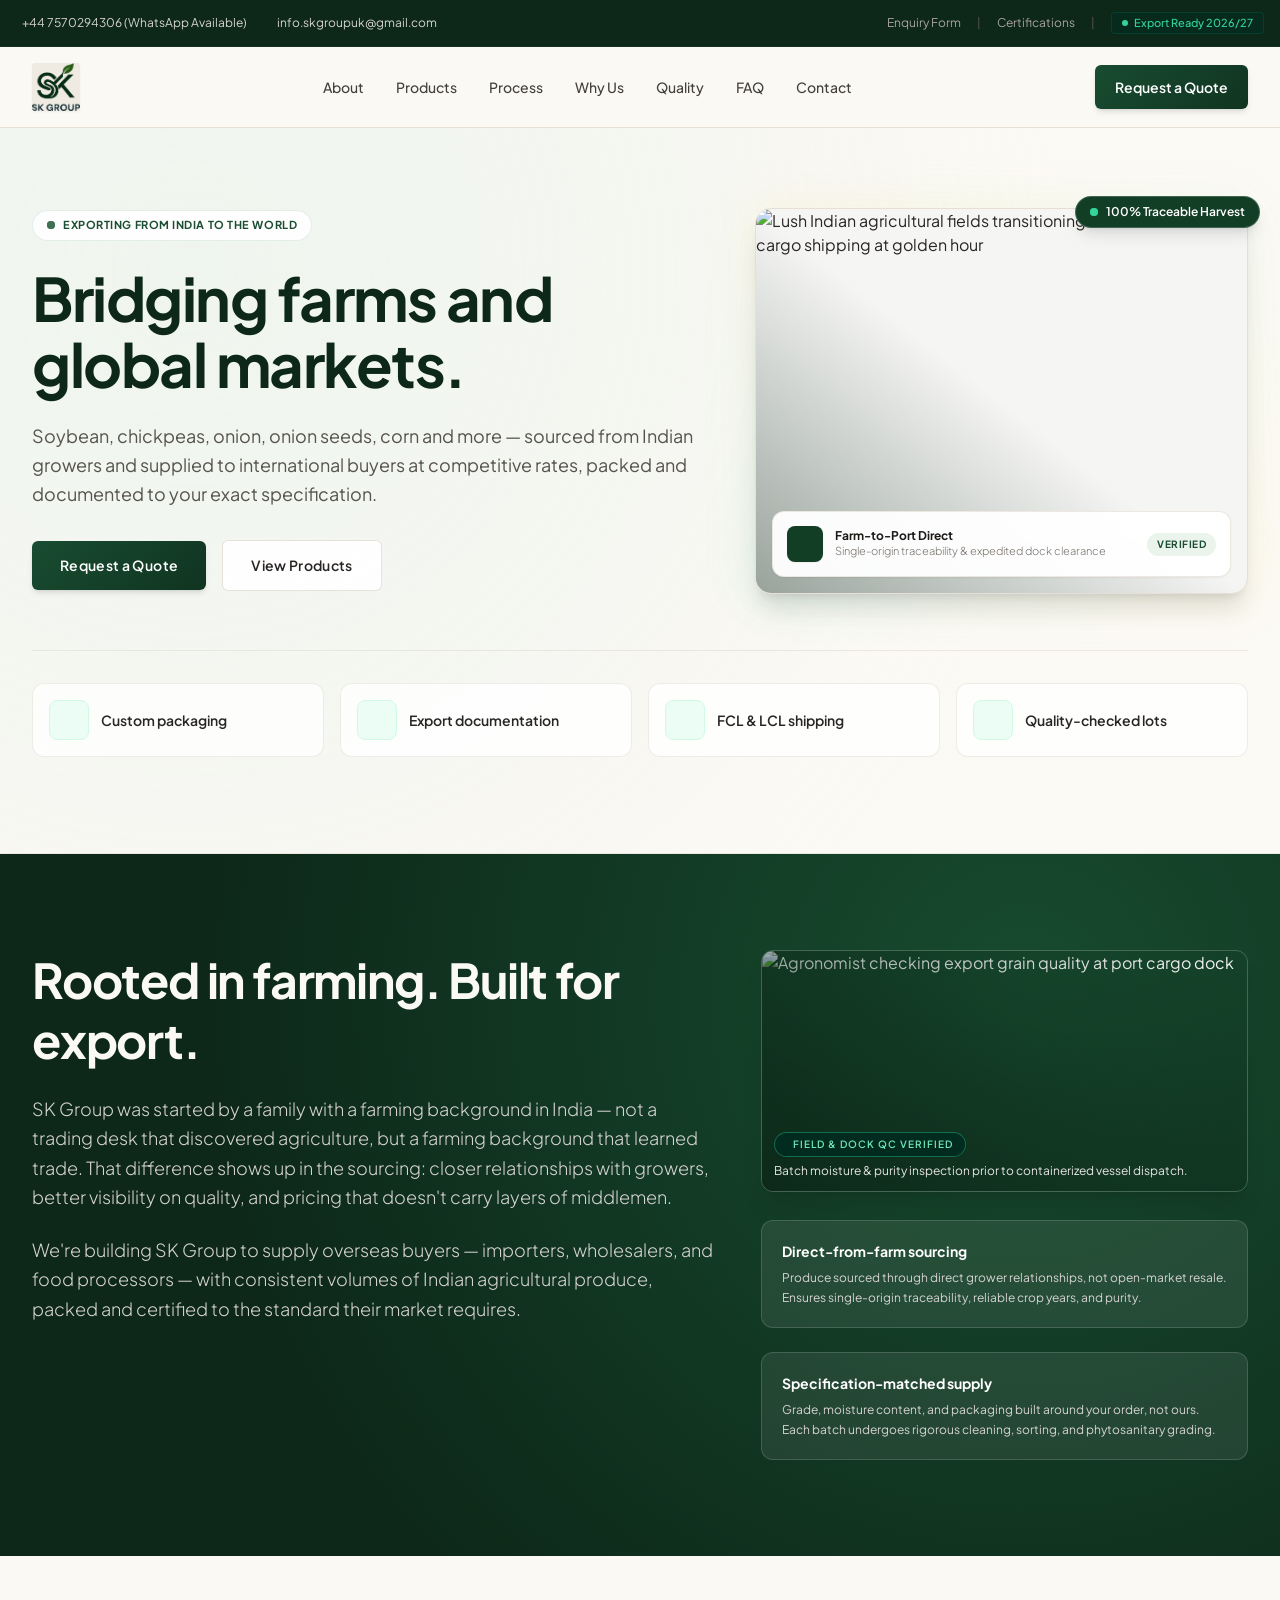
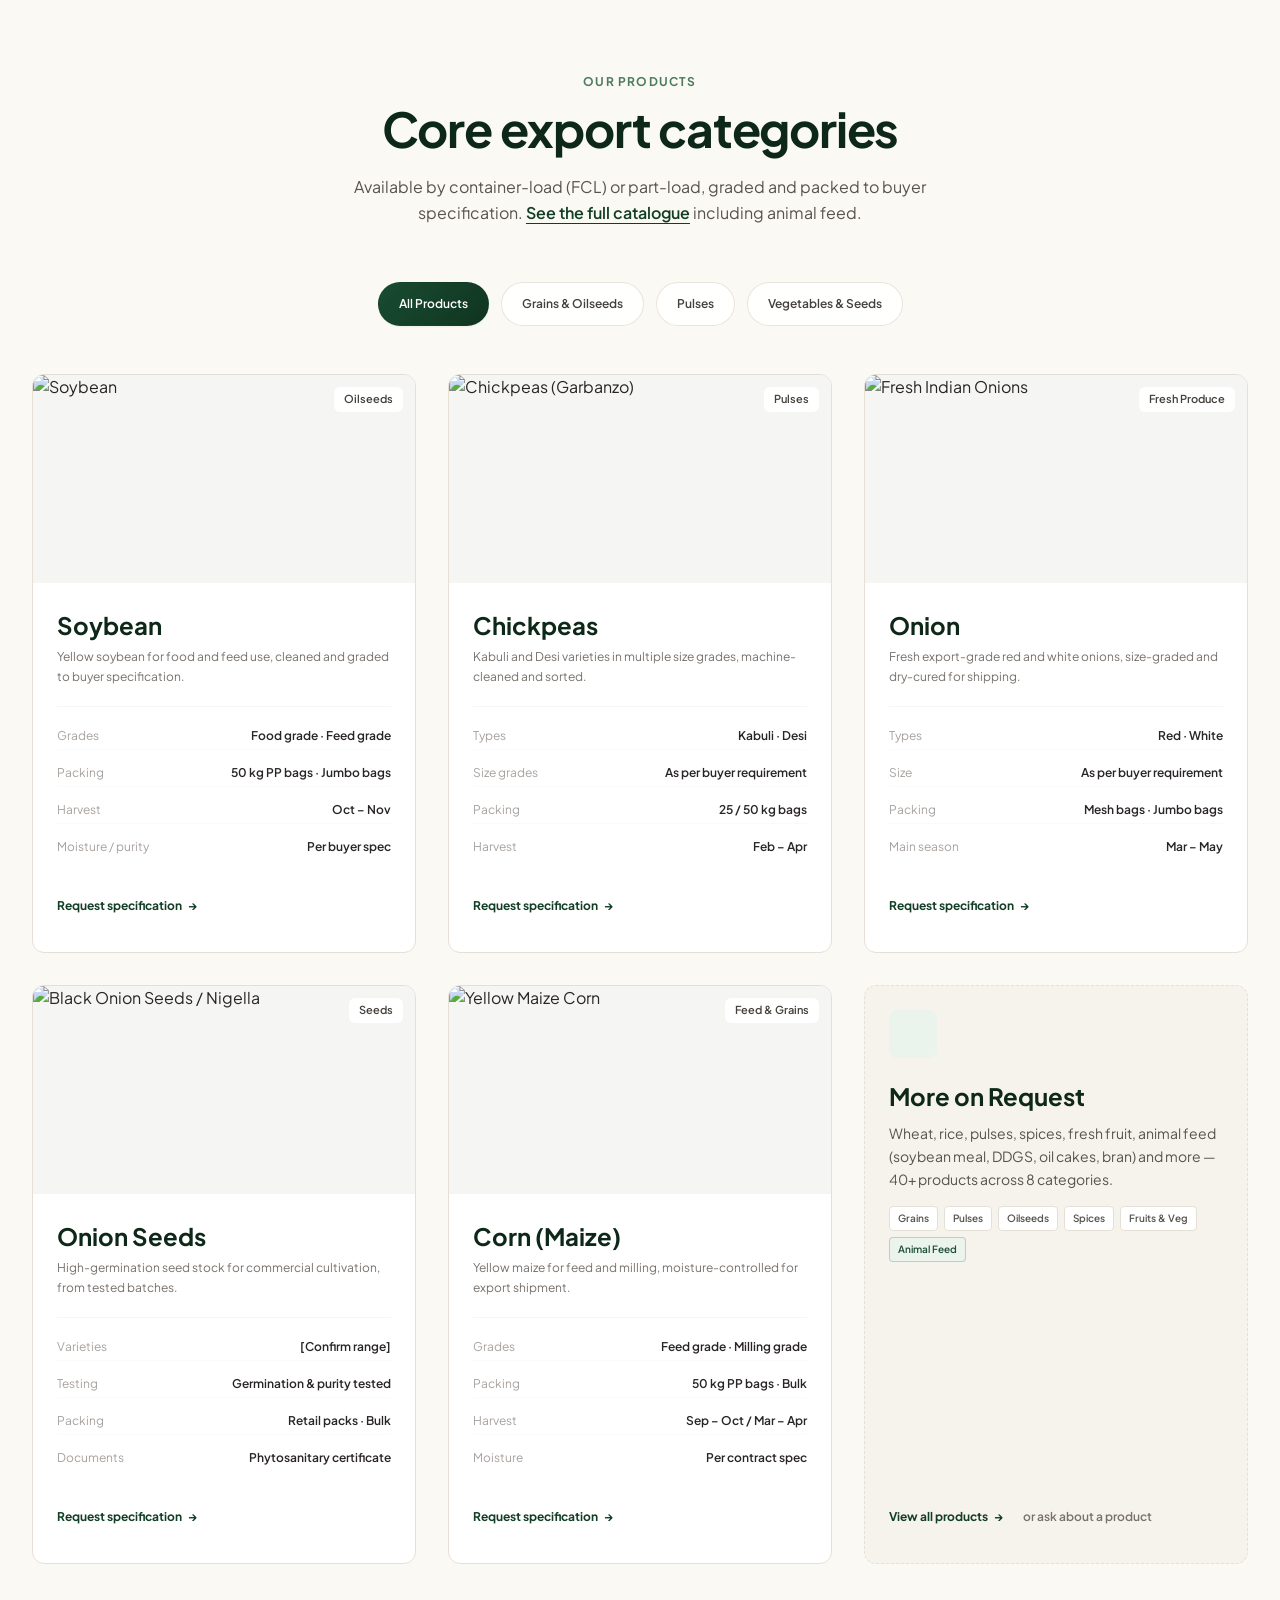
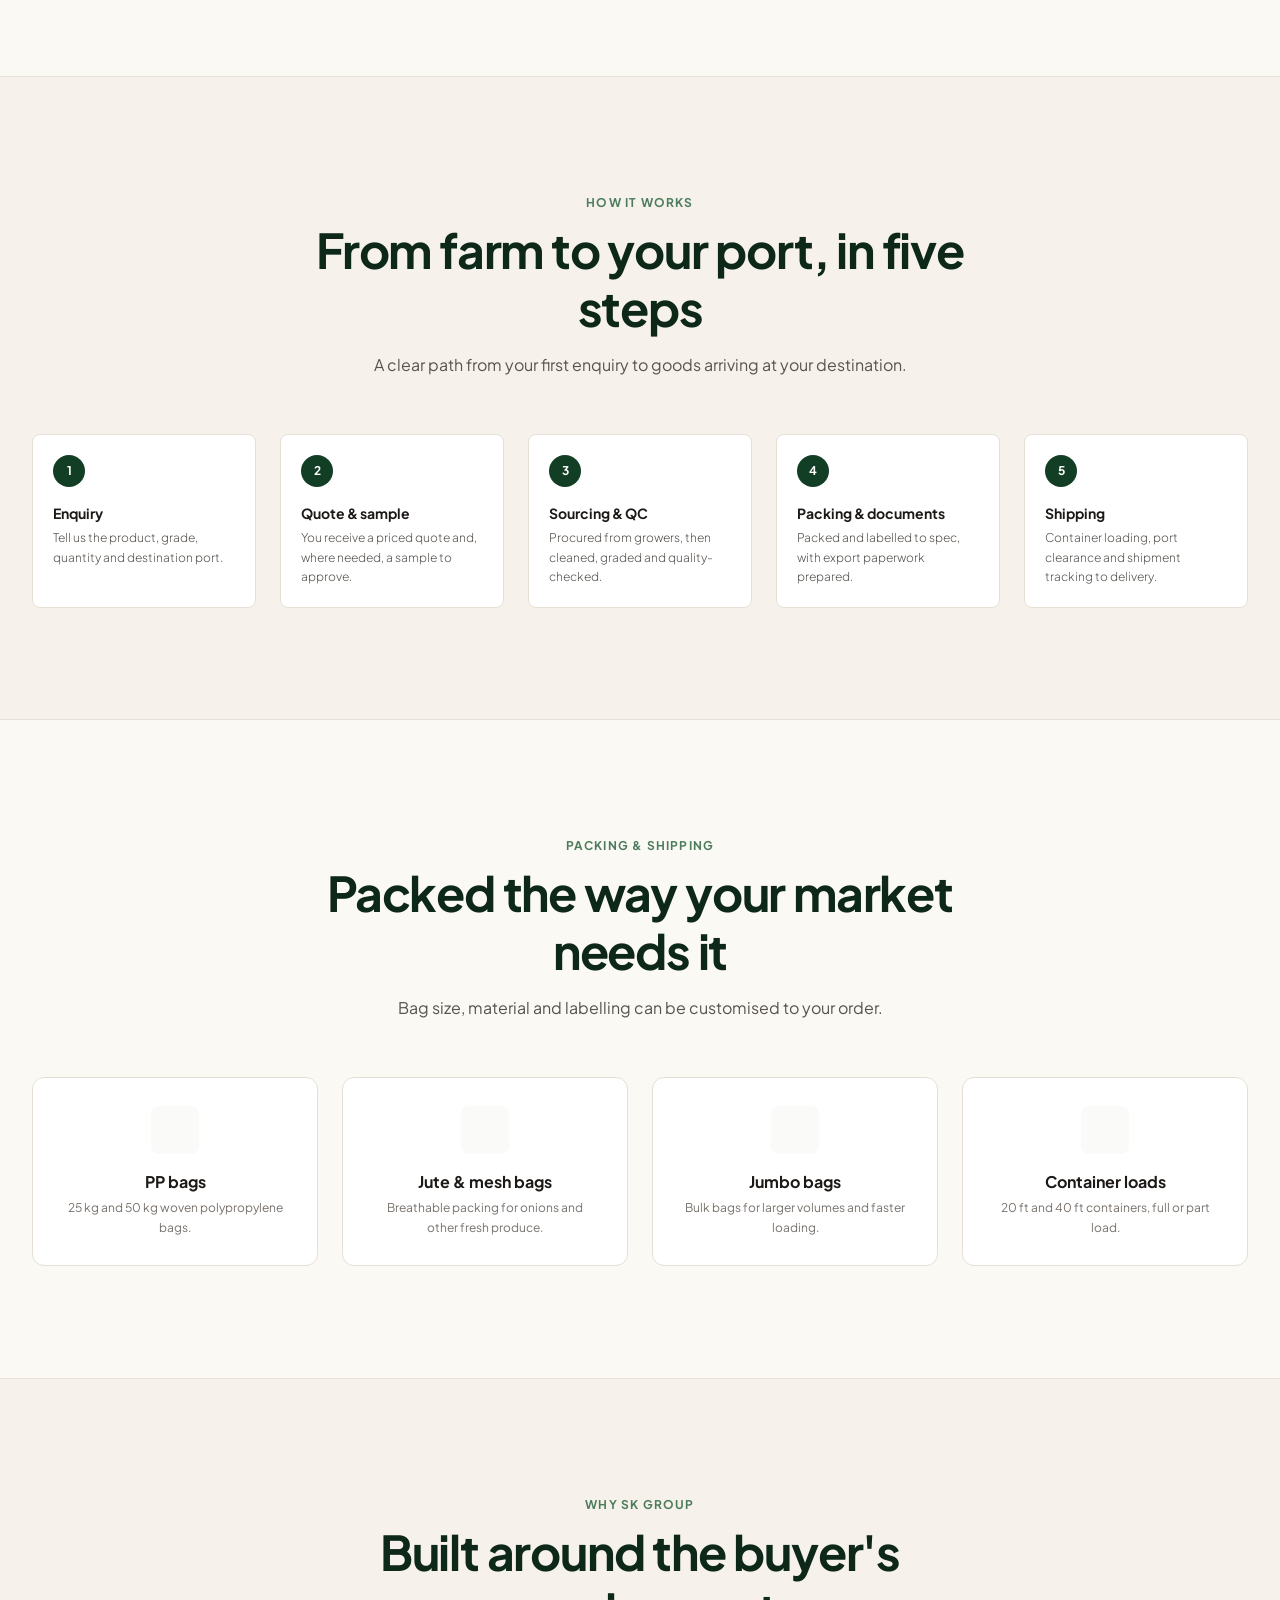
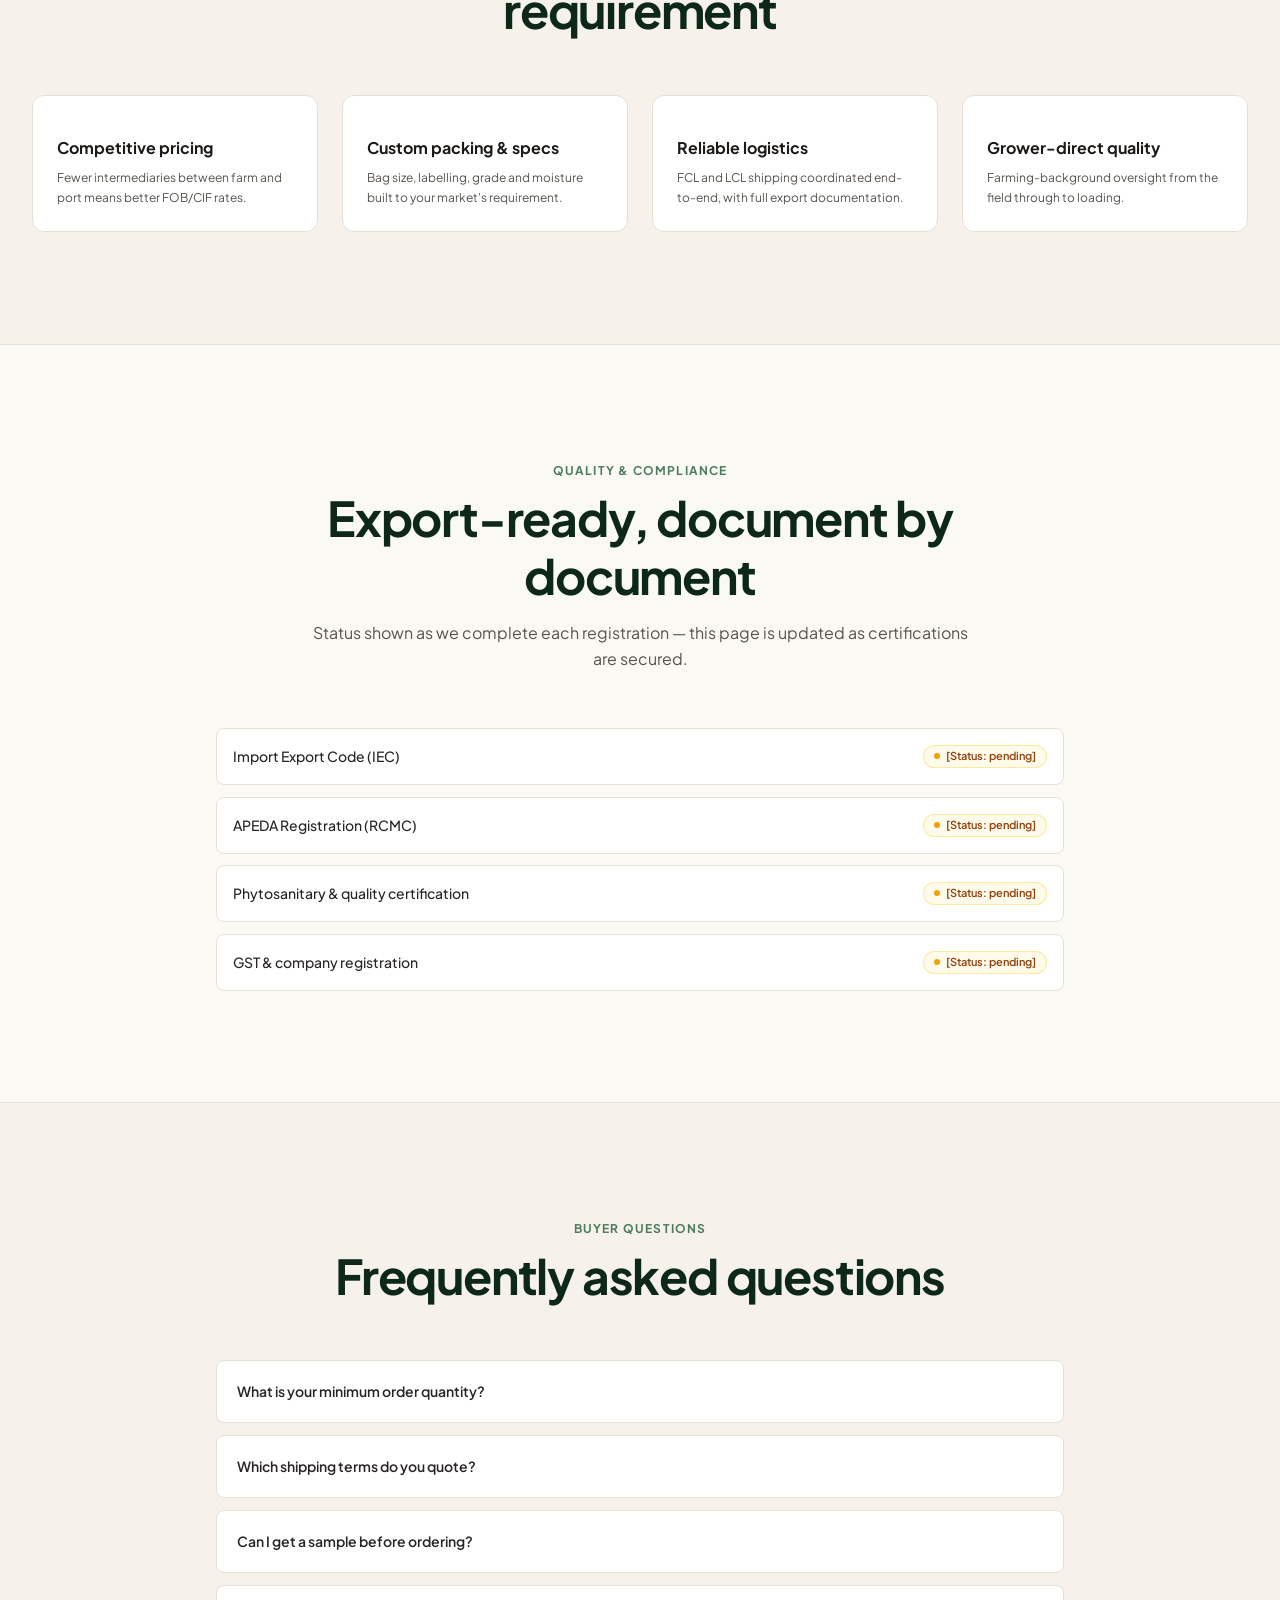
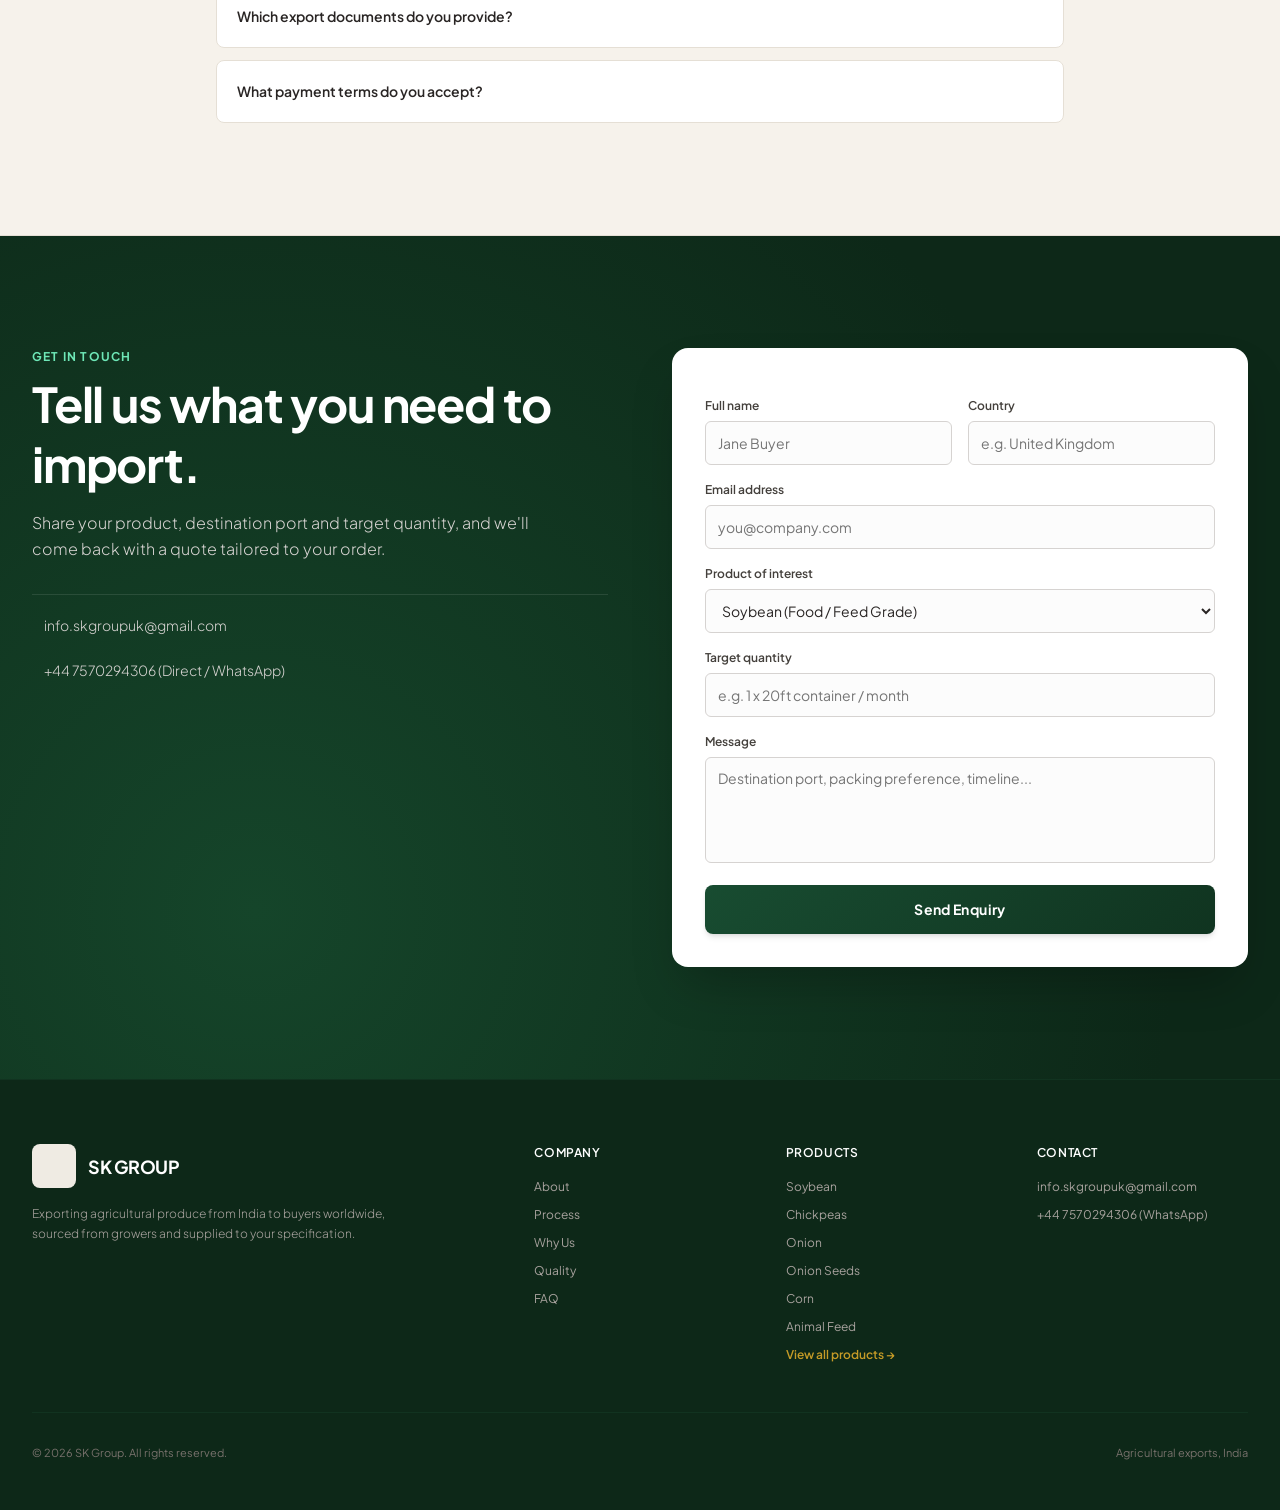
==== commit 625ed060: "logo" ====
--- a/index.html
+++ b/index.html
@@ -49,7 +49,6 @@
     <!-- Logo -->
     <a class="logo" href="#">
       <img class="logo-img sk-logo-mark" src="assets/sk logo.png" alt="SK Group logo">
-      <span class="logo-text">SK GROUP</span>
     </a>
 
     <!-- Desktop menu -->
--- a/css/style.css
+++ b/css/style.css
@@ -439,7 +439,7 @@
 
 /* Crops the SK leaf mark out of the full logo image */
 .sk-logo-mark {
-  background: #efebe3 url("../assets/sk-group-logo.webp") no-repeat;
+  background: #efebe3 no-repeat;
   background-size: 183%;
   background-position: 51.7% 23.7%;
 }
@@ -447,7 +447,7 @@
 .logo-img {
   width: 40px;
   height: 40px;
-  border-radius: 8px;
+  border-radius: 3px;
   box-shadow: var(--shadow-sm);
   transition: all 0.3s;
 }
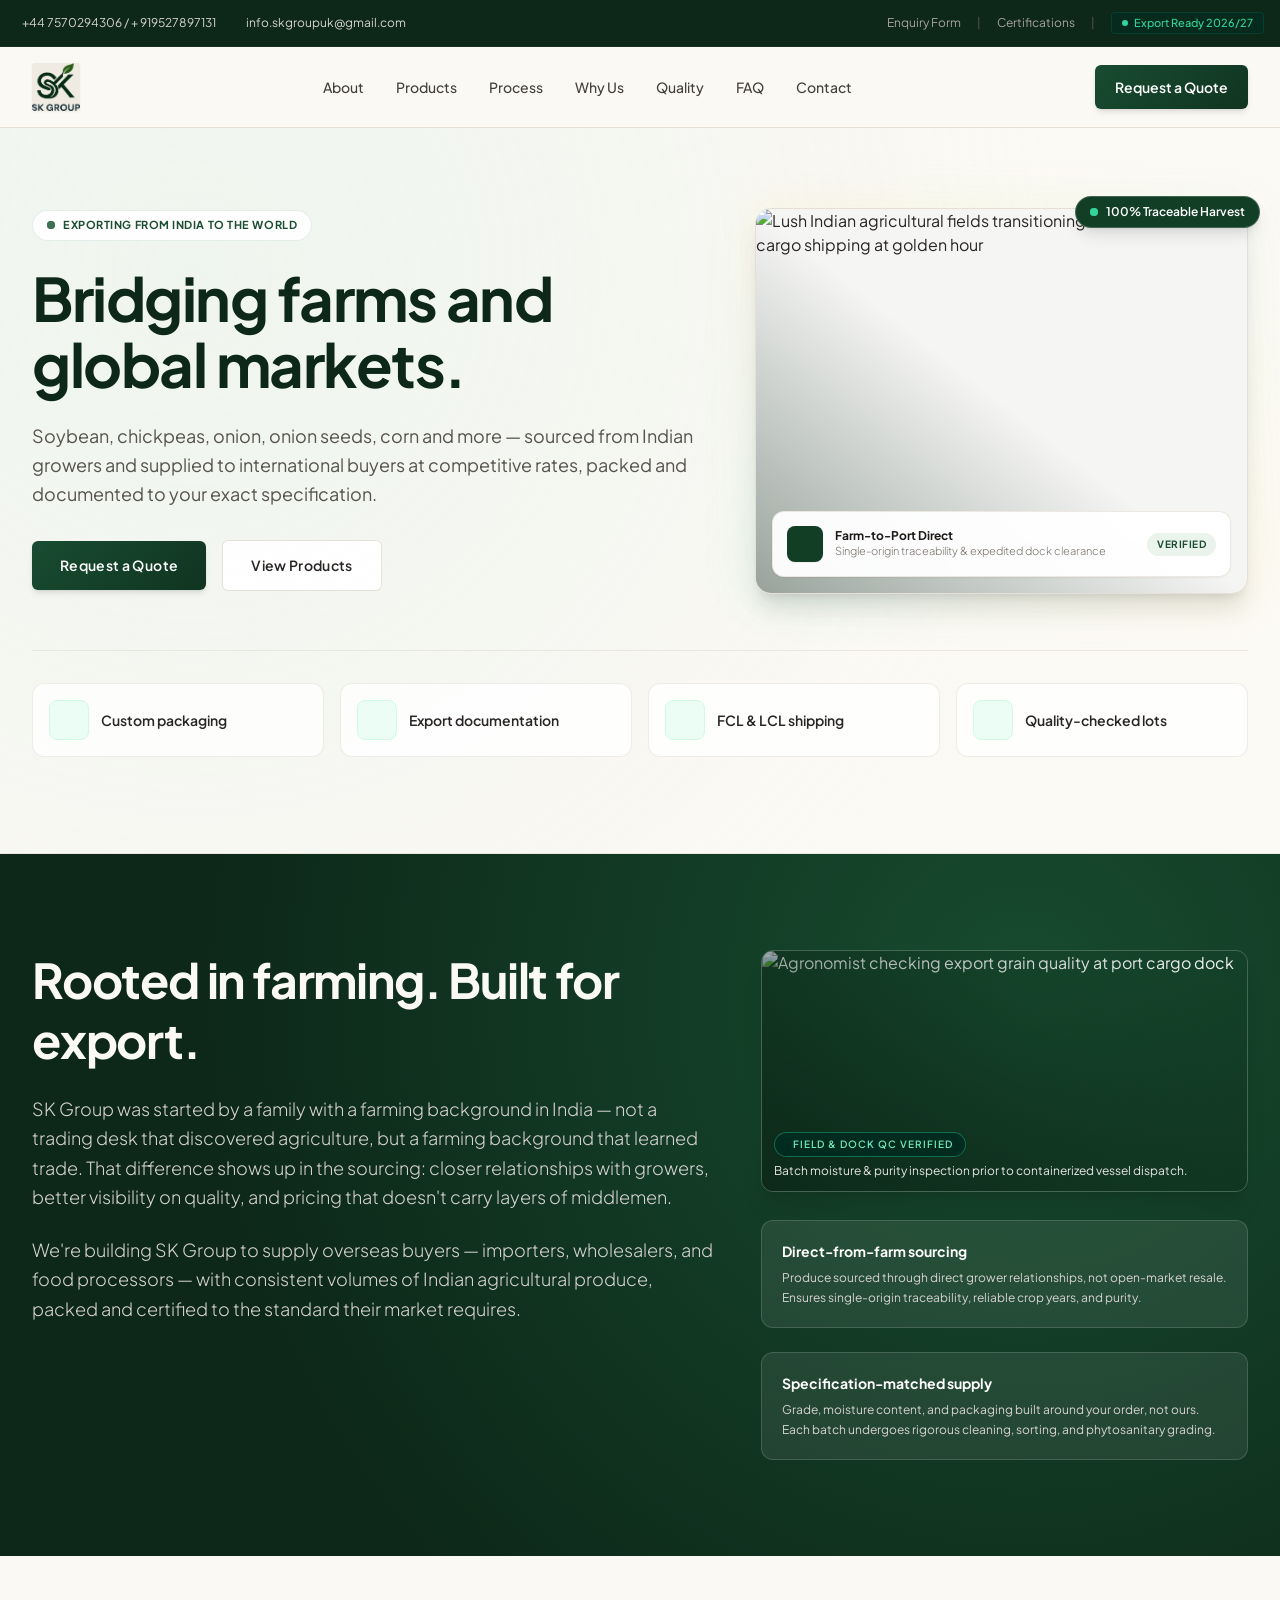
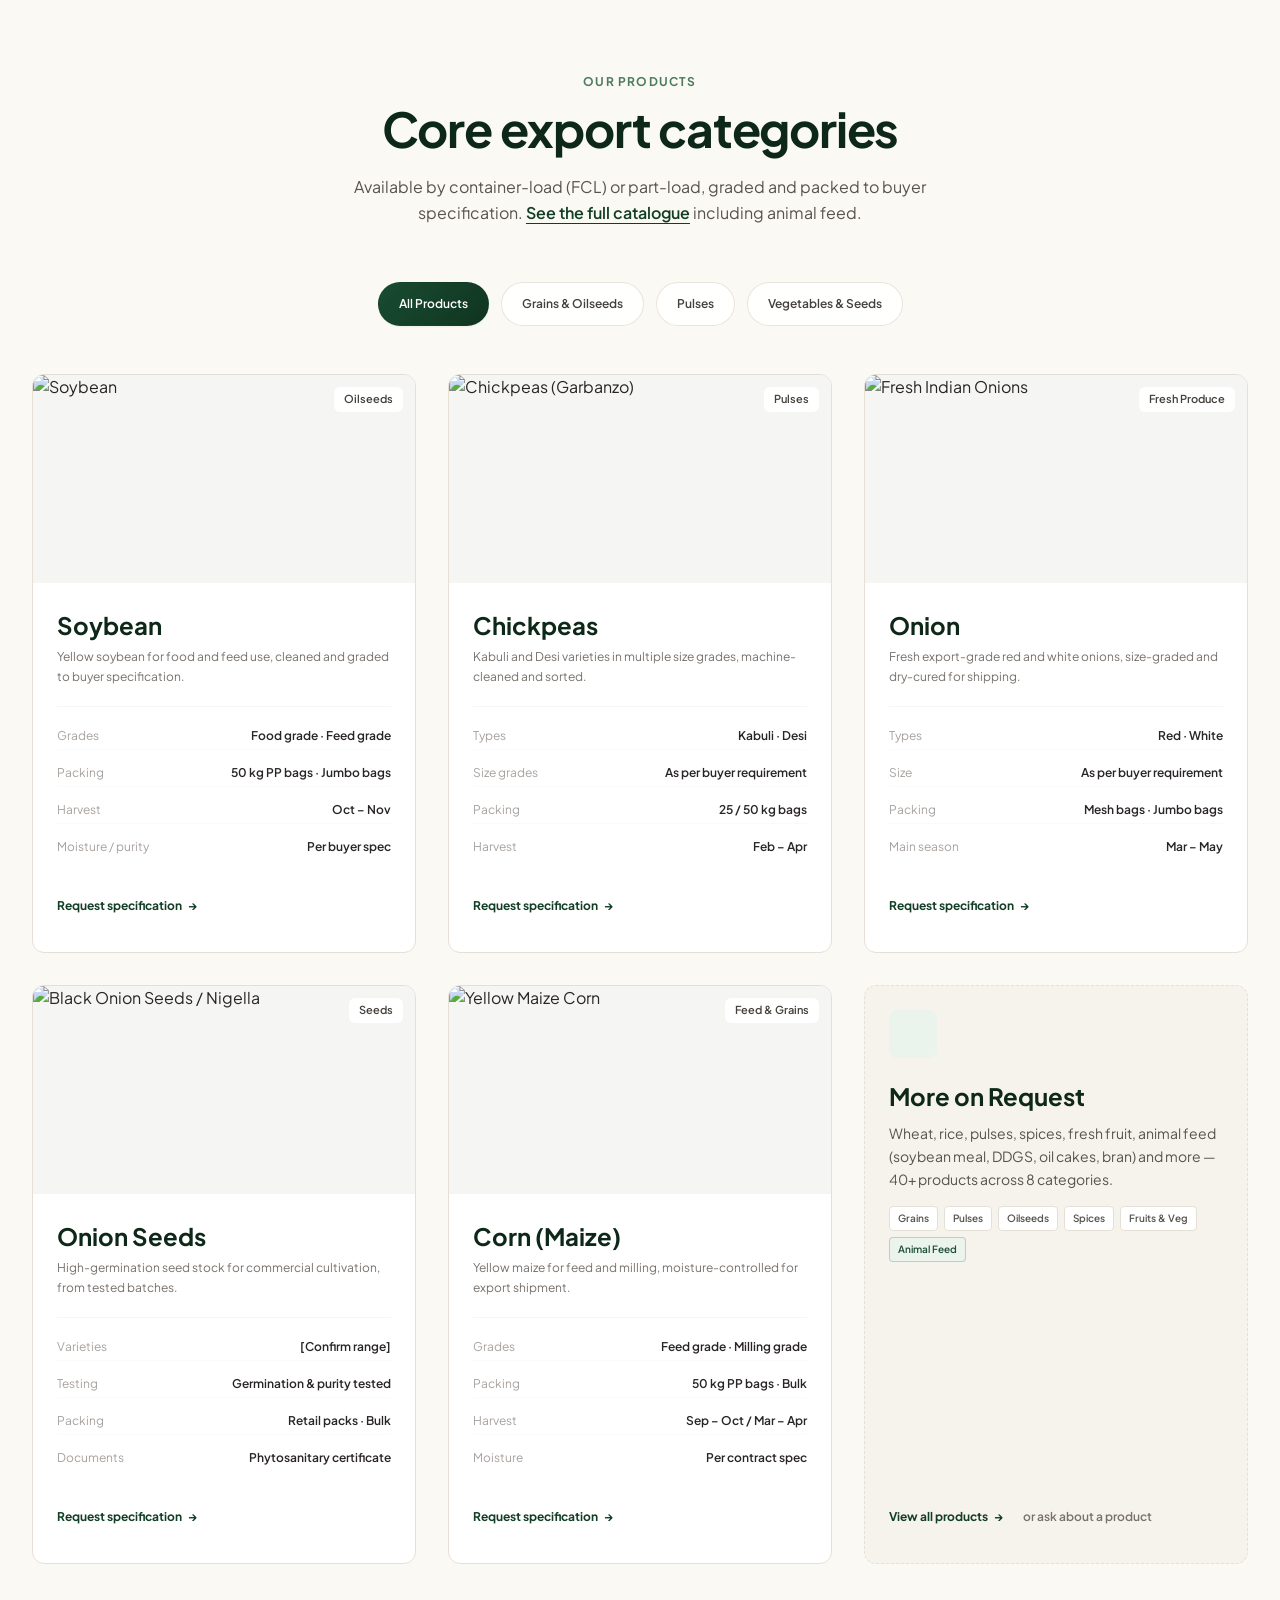
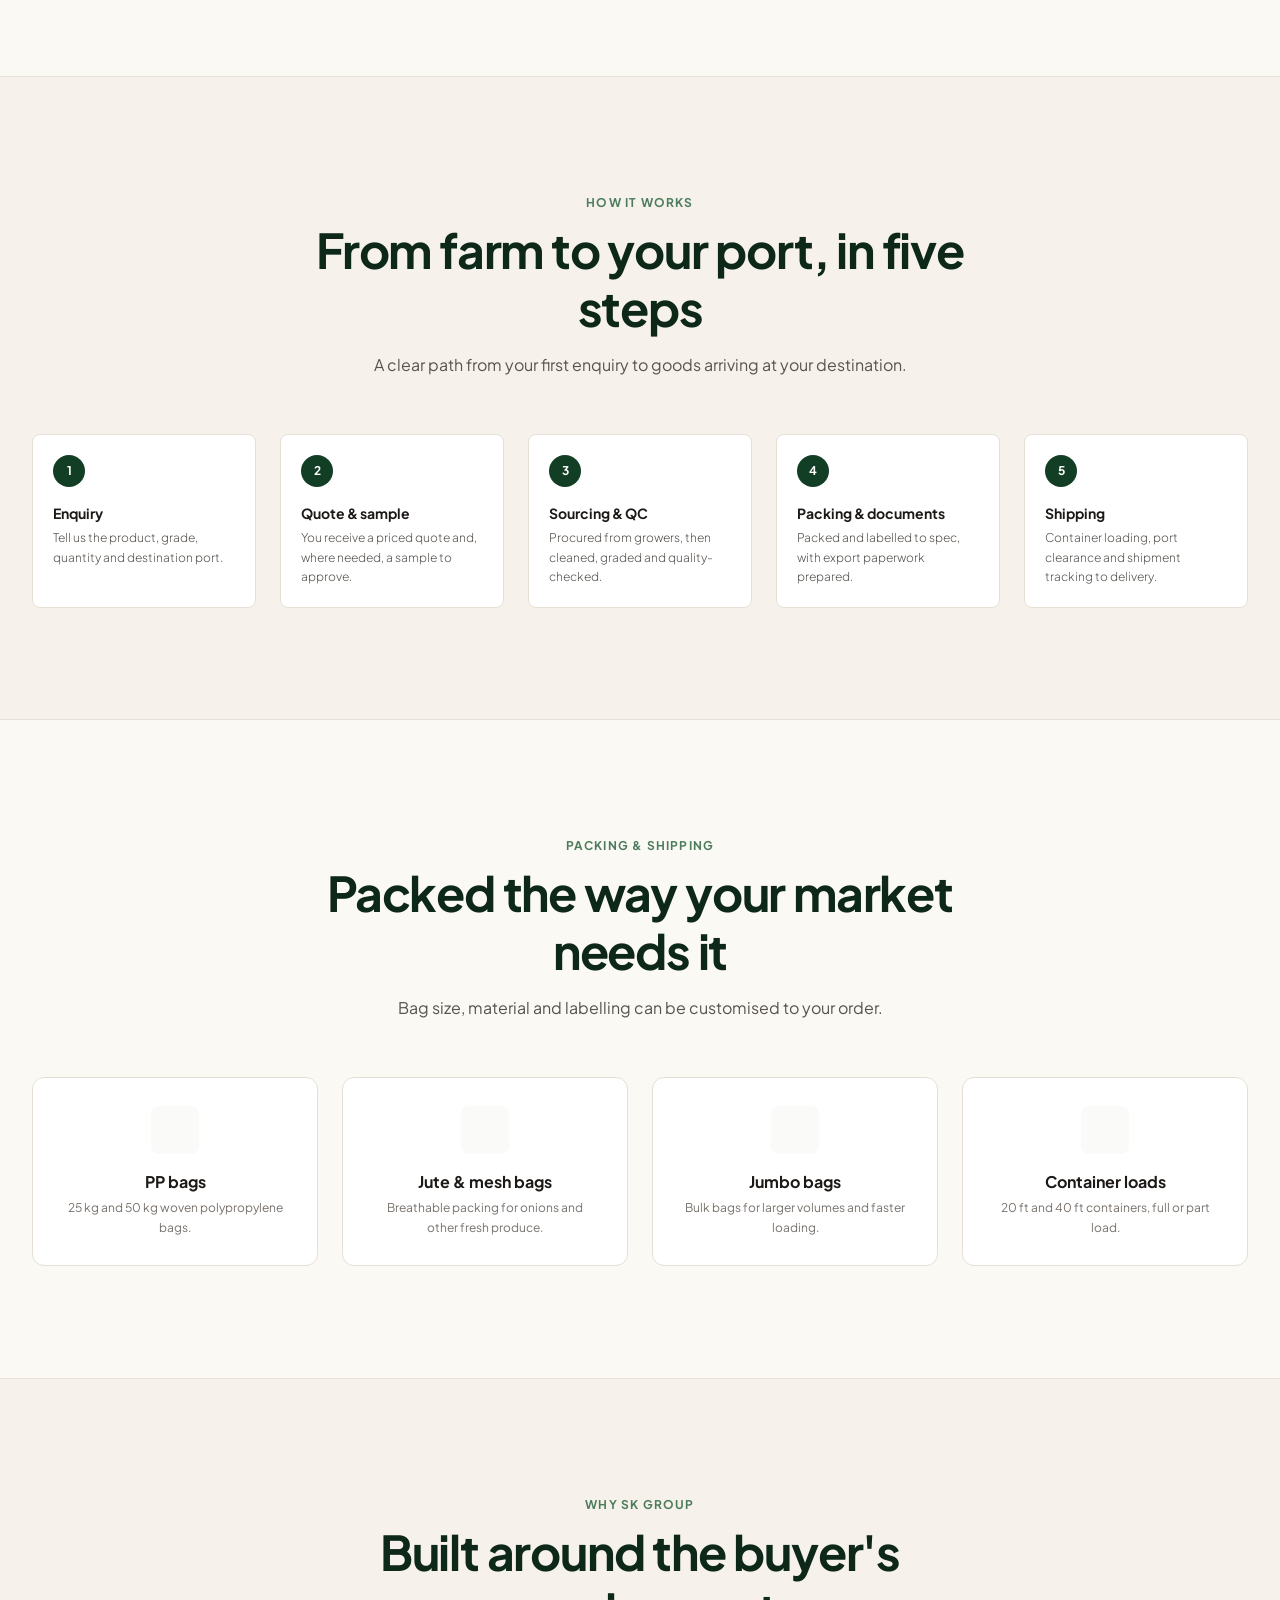
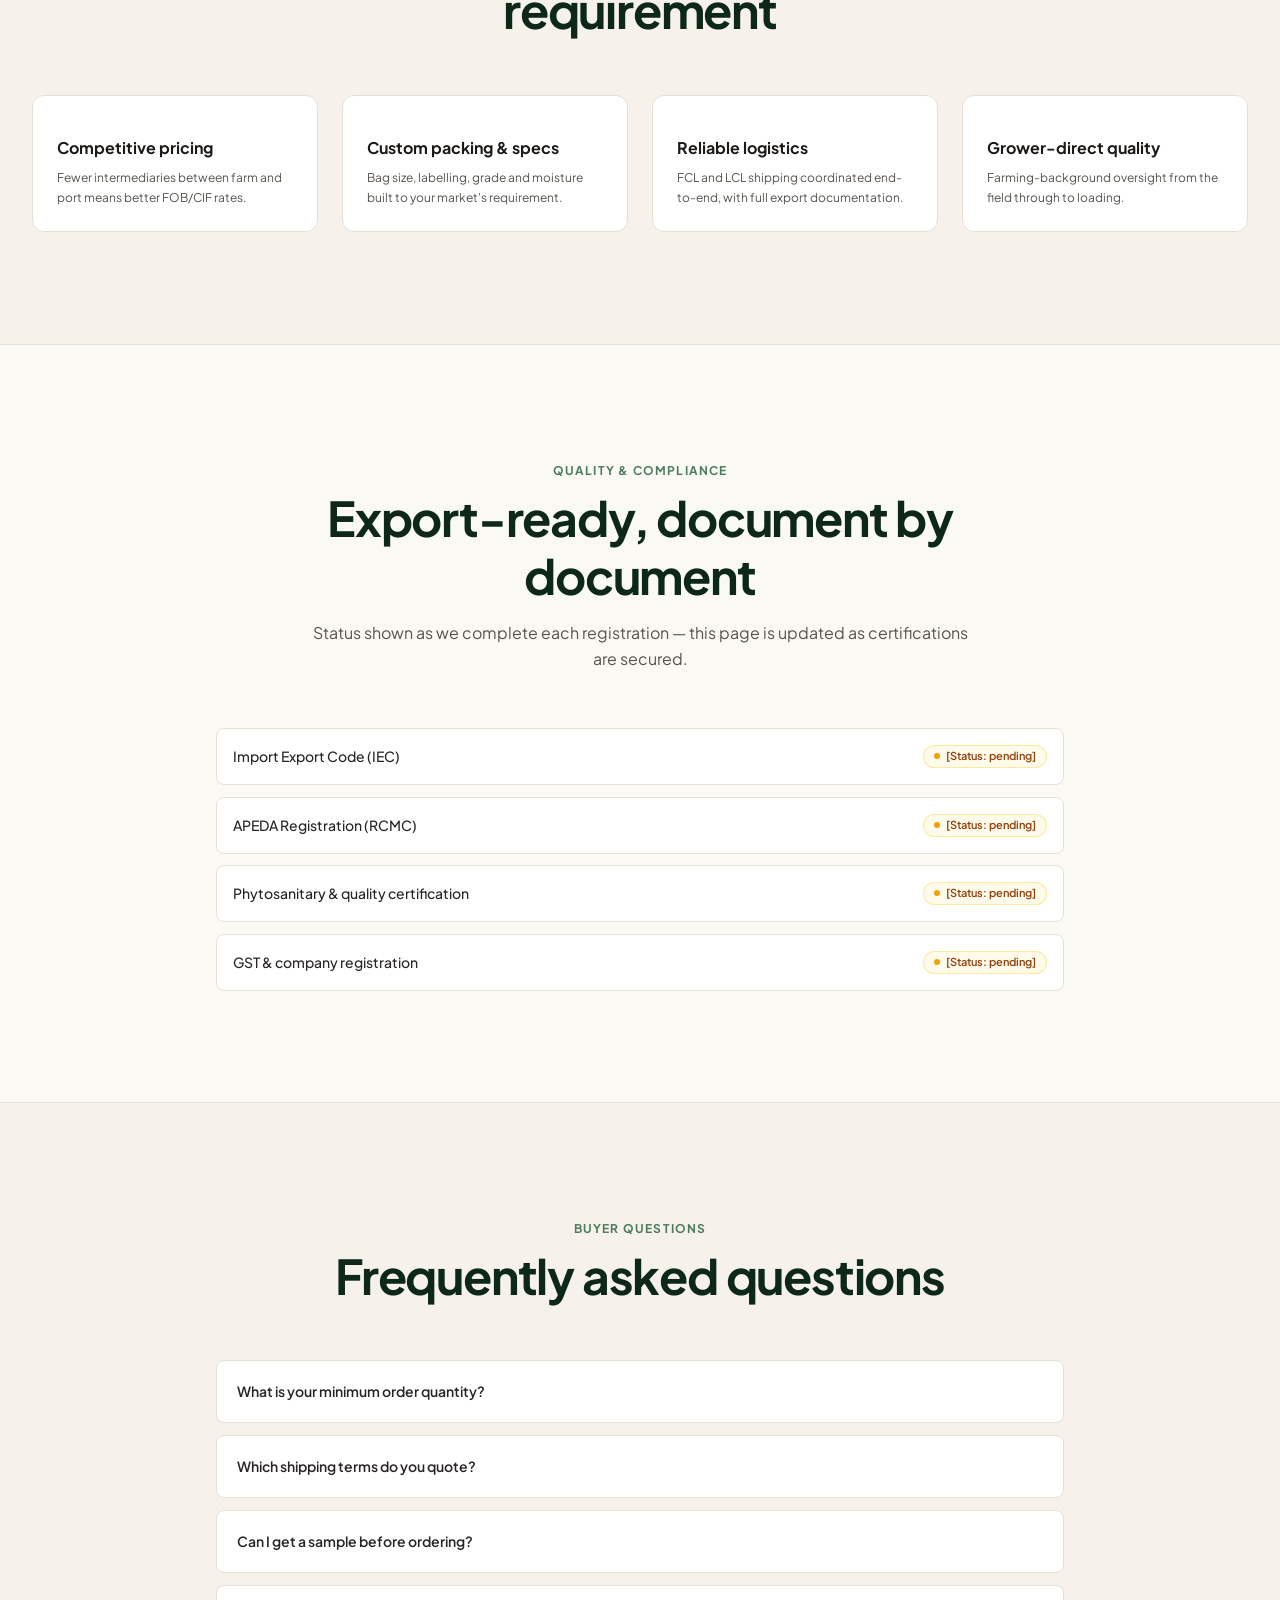
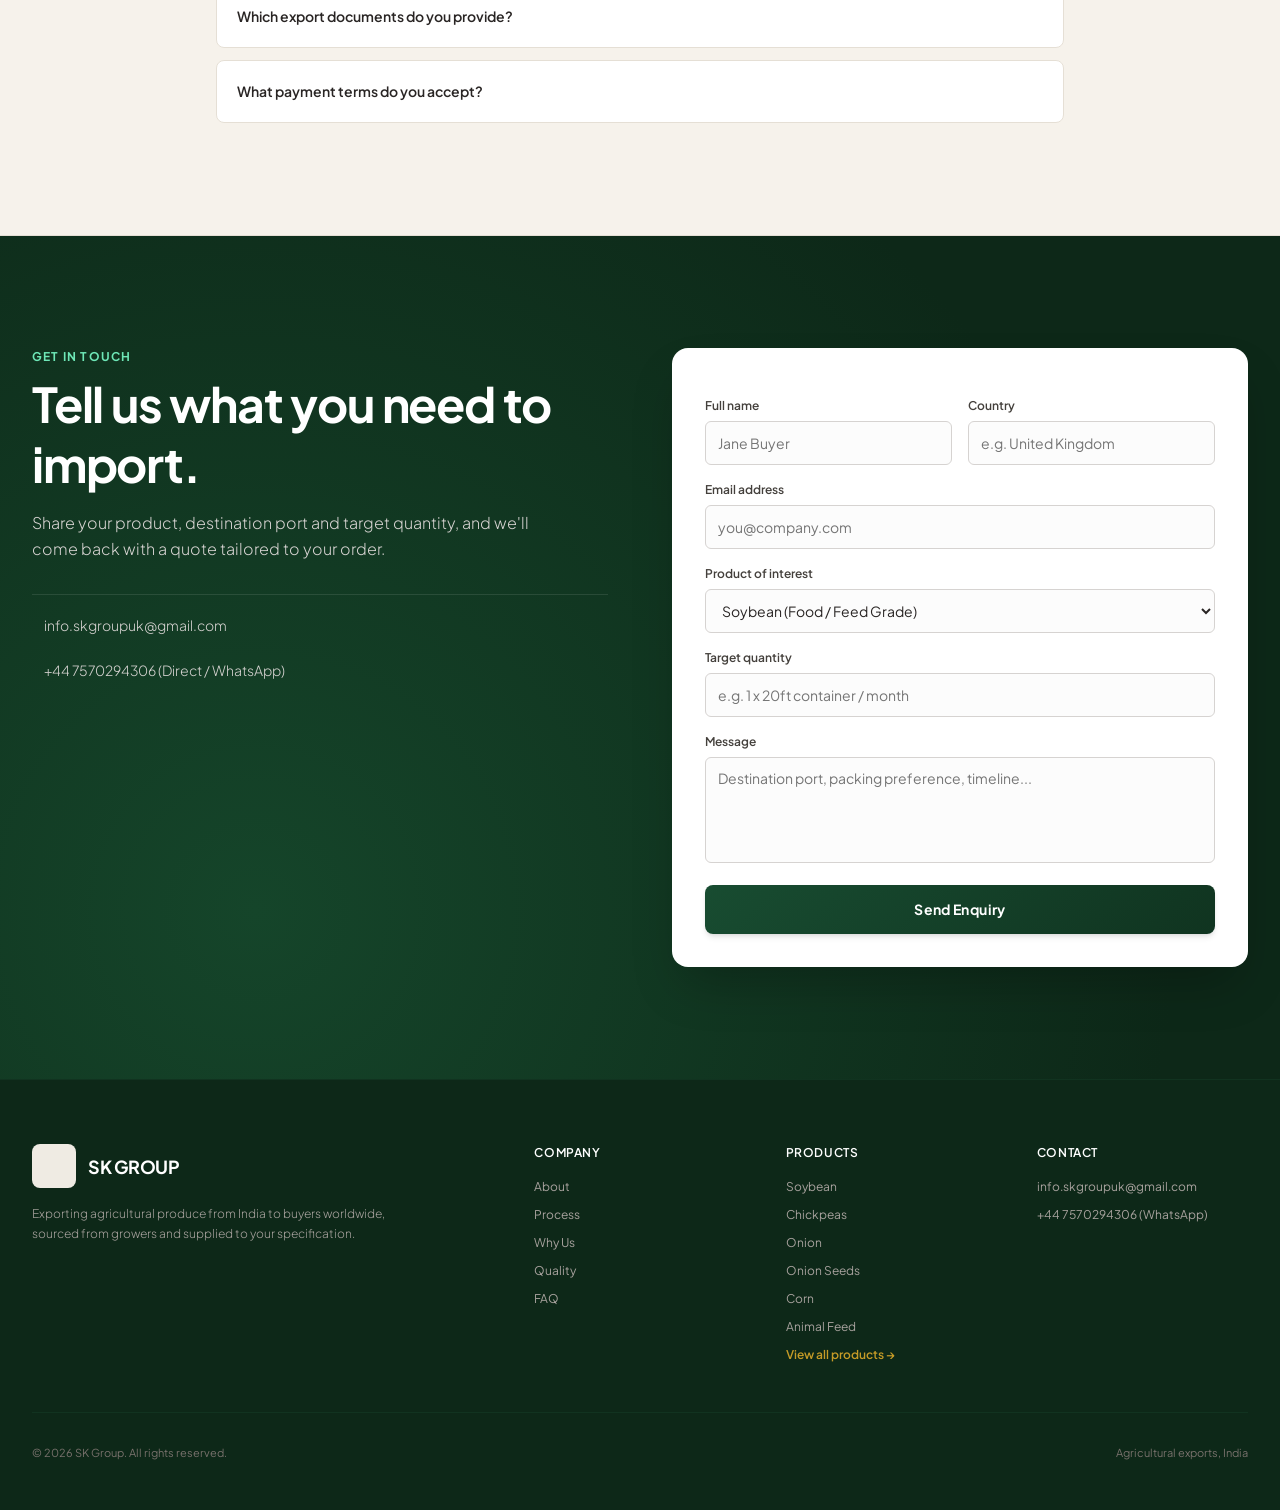
==== commit 0515f4bc: "addno" ====
--- a/index.html
+++ b/index.html
@@ -26,7 +26,7 @@
     <div class="top-bar-contacts">
       <a class="top-bar-link" href="tel:+919876543210">
         <i data-lucide="phone"></i>
-        <span>+44 7570294306 <span class="whatsapp-note">(WhatsApp Available)</span></span>
+        <span>+44 7570294306 / + 919527897131</span>
       </a>
       <a class="top-bar-link" href="mailto:info.skgroupuk@gmail.com">
         <i data-lucide="mail"></i>
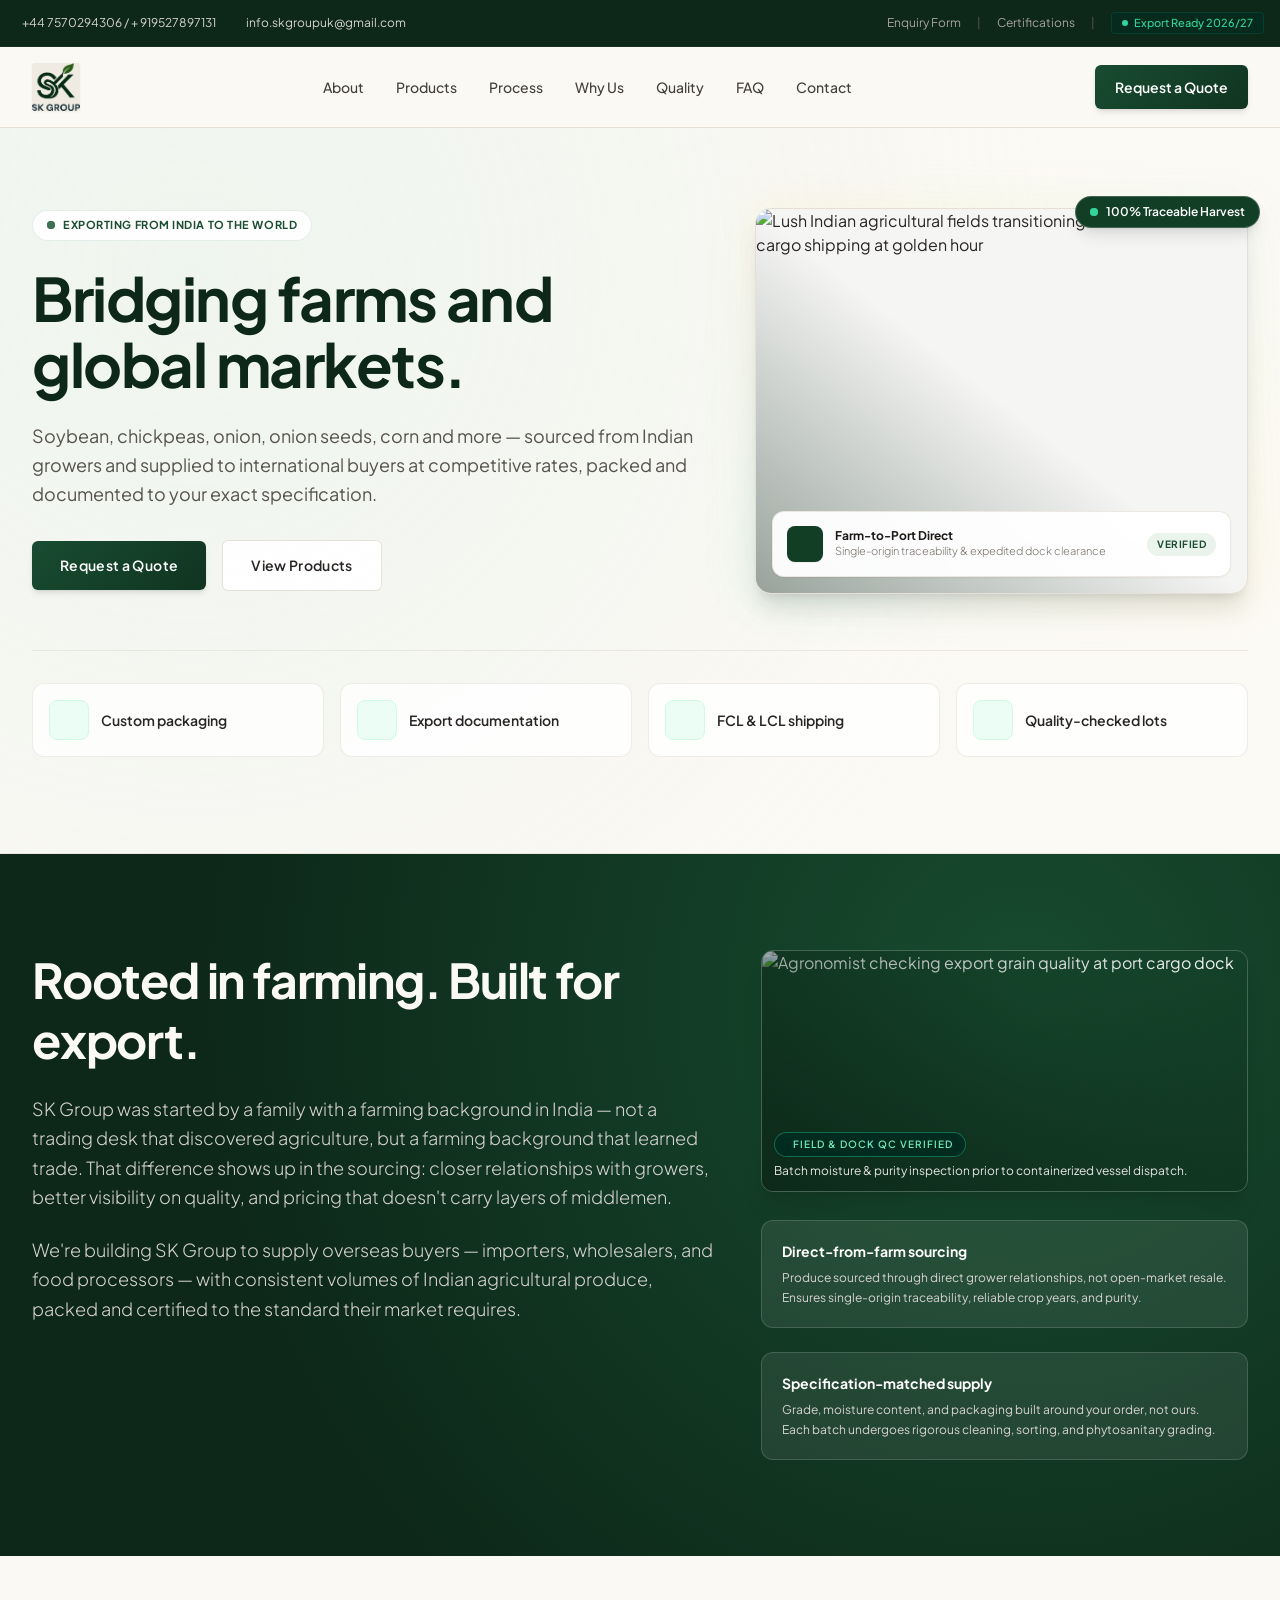
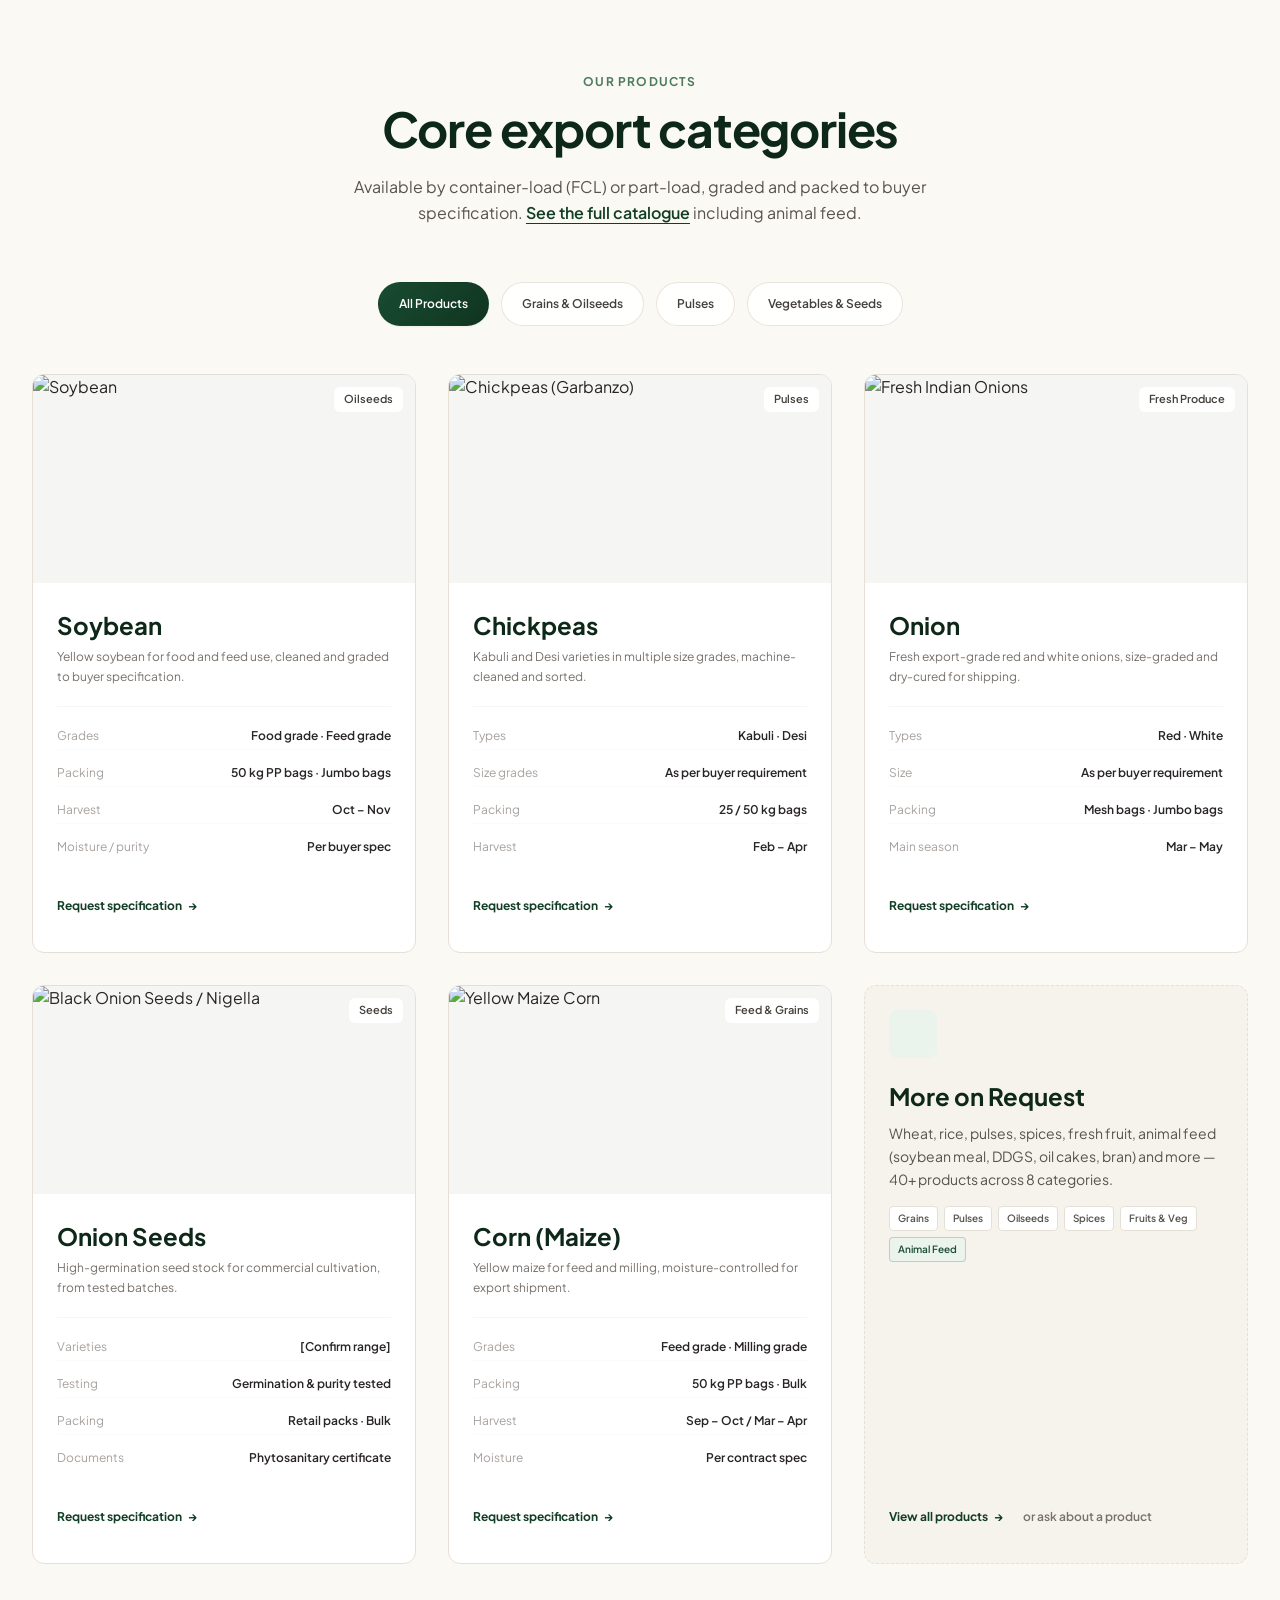
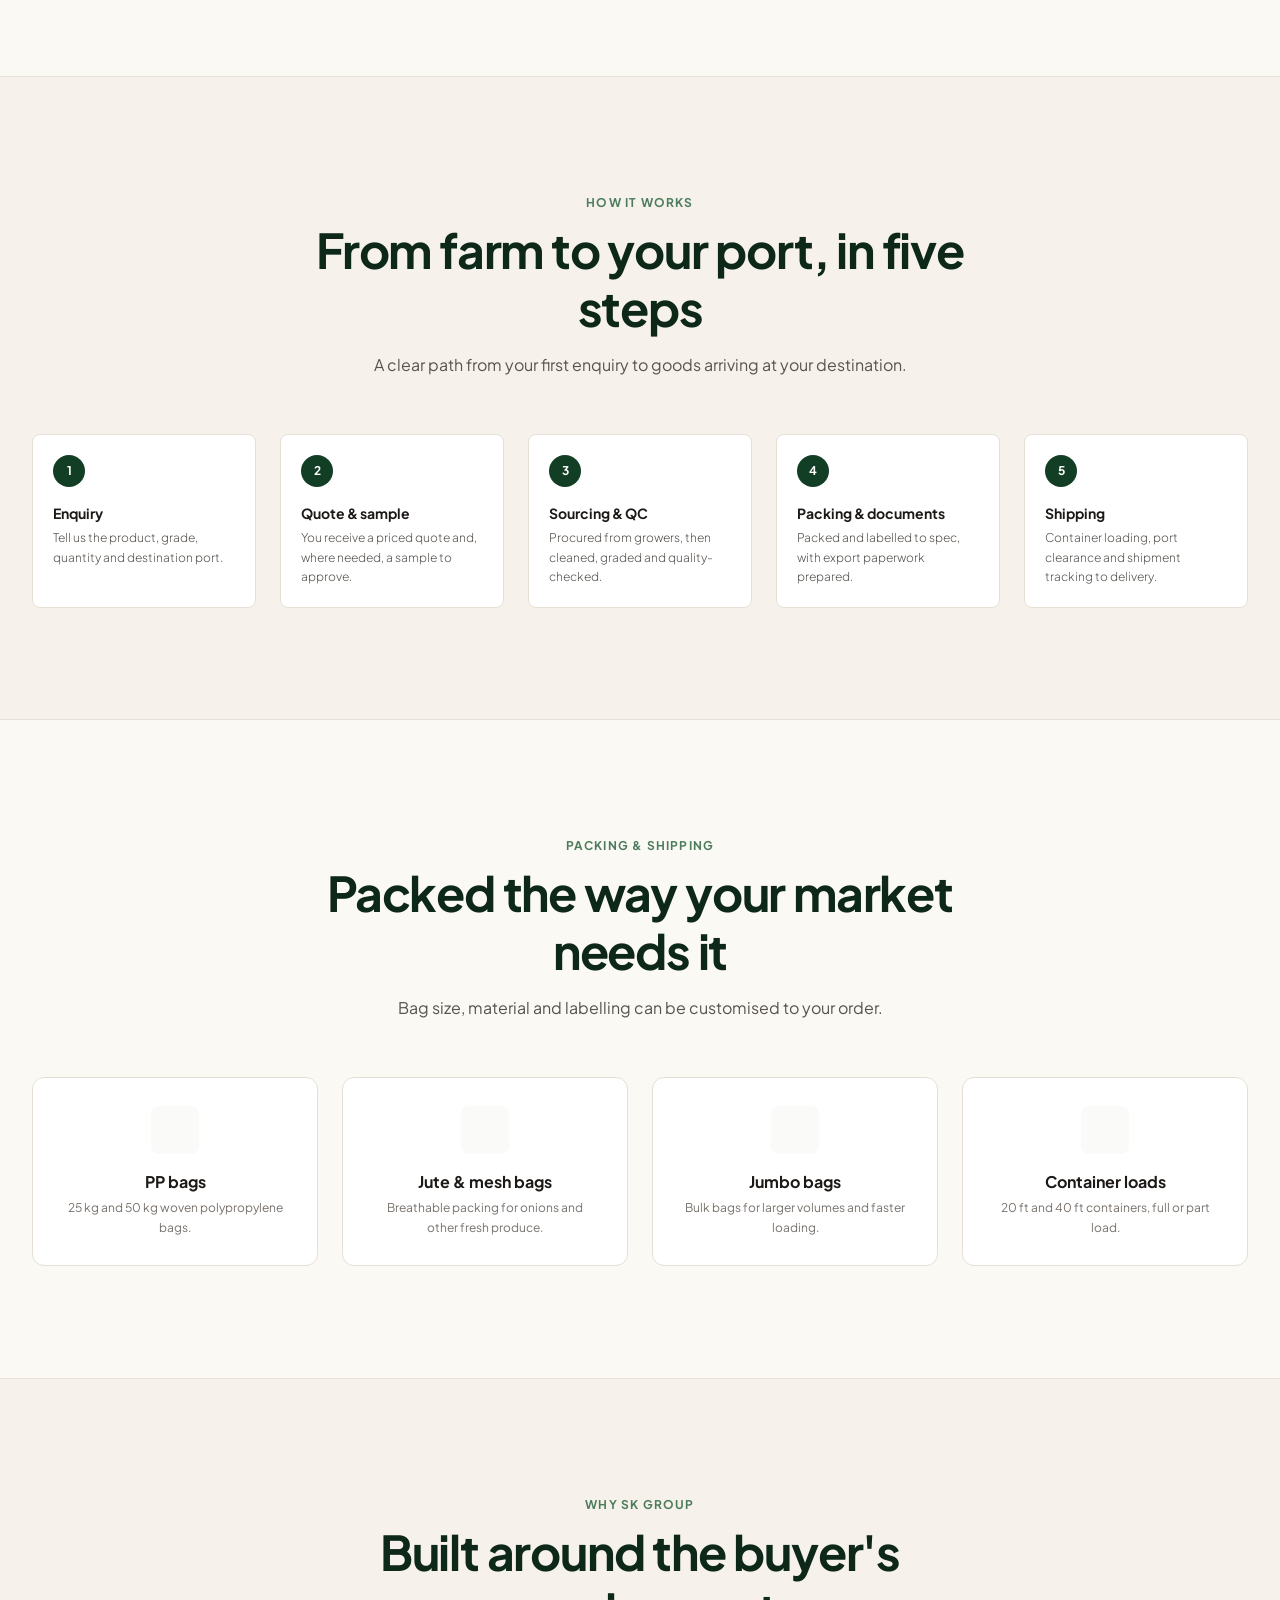
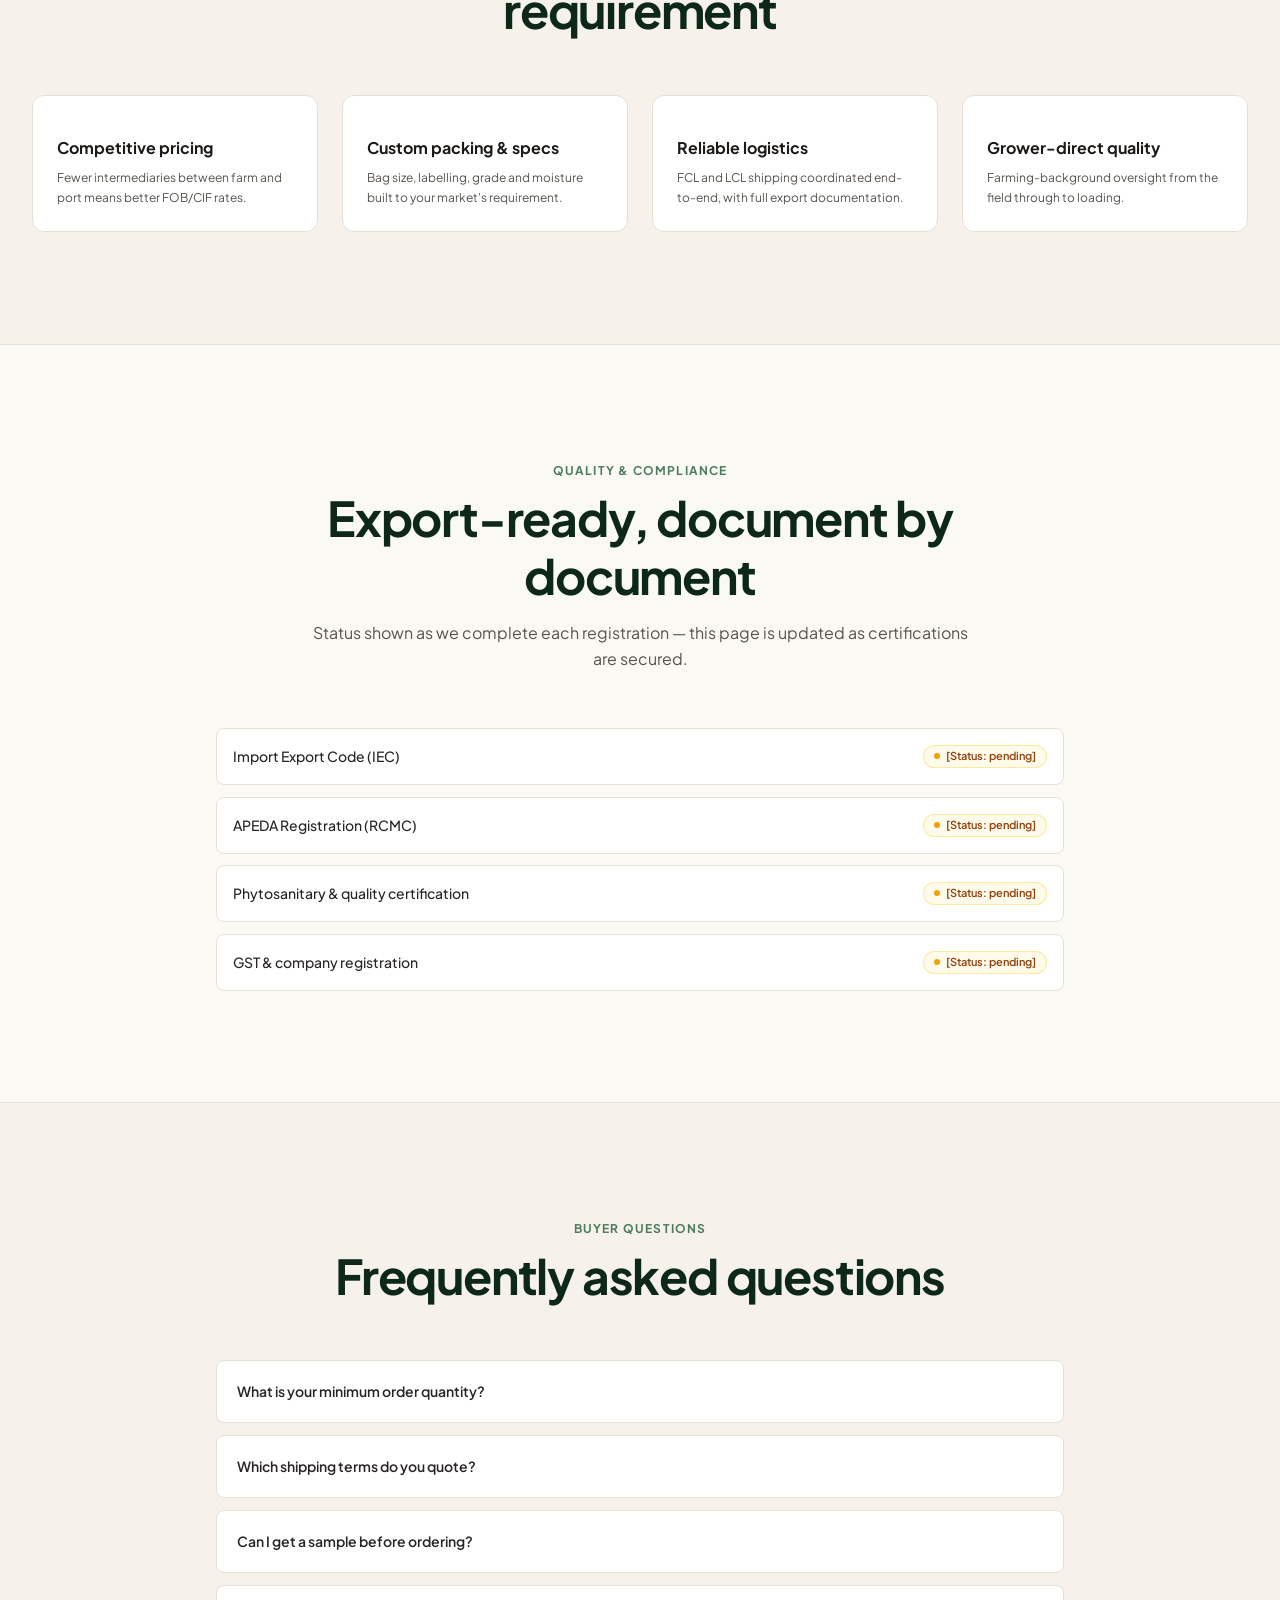
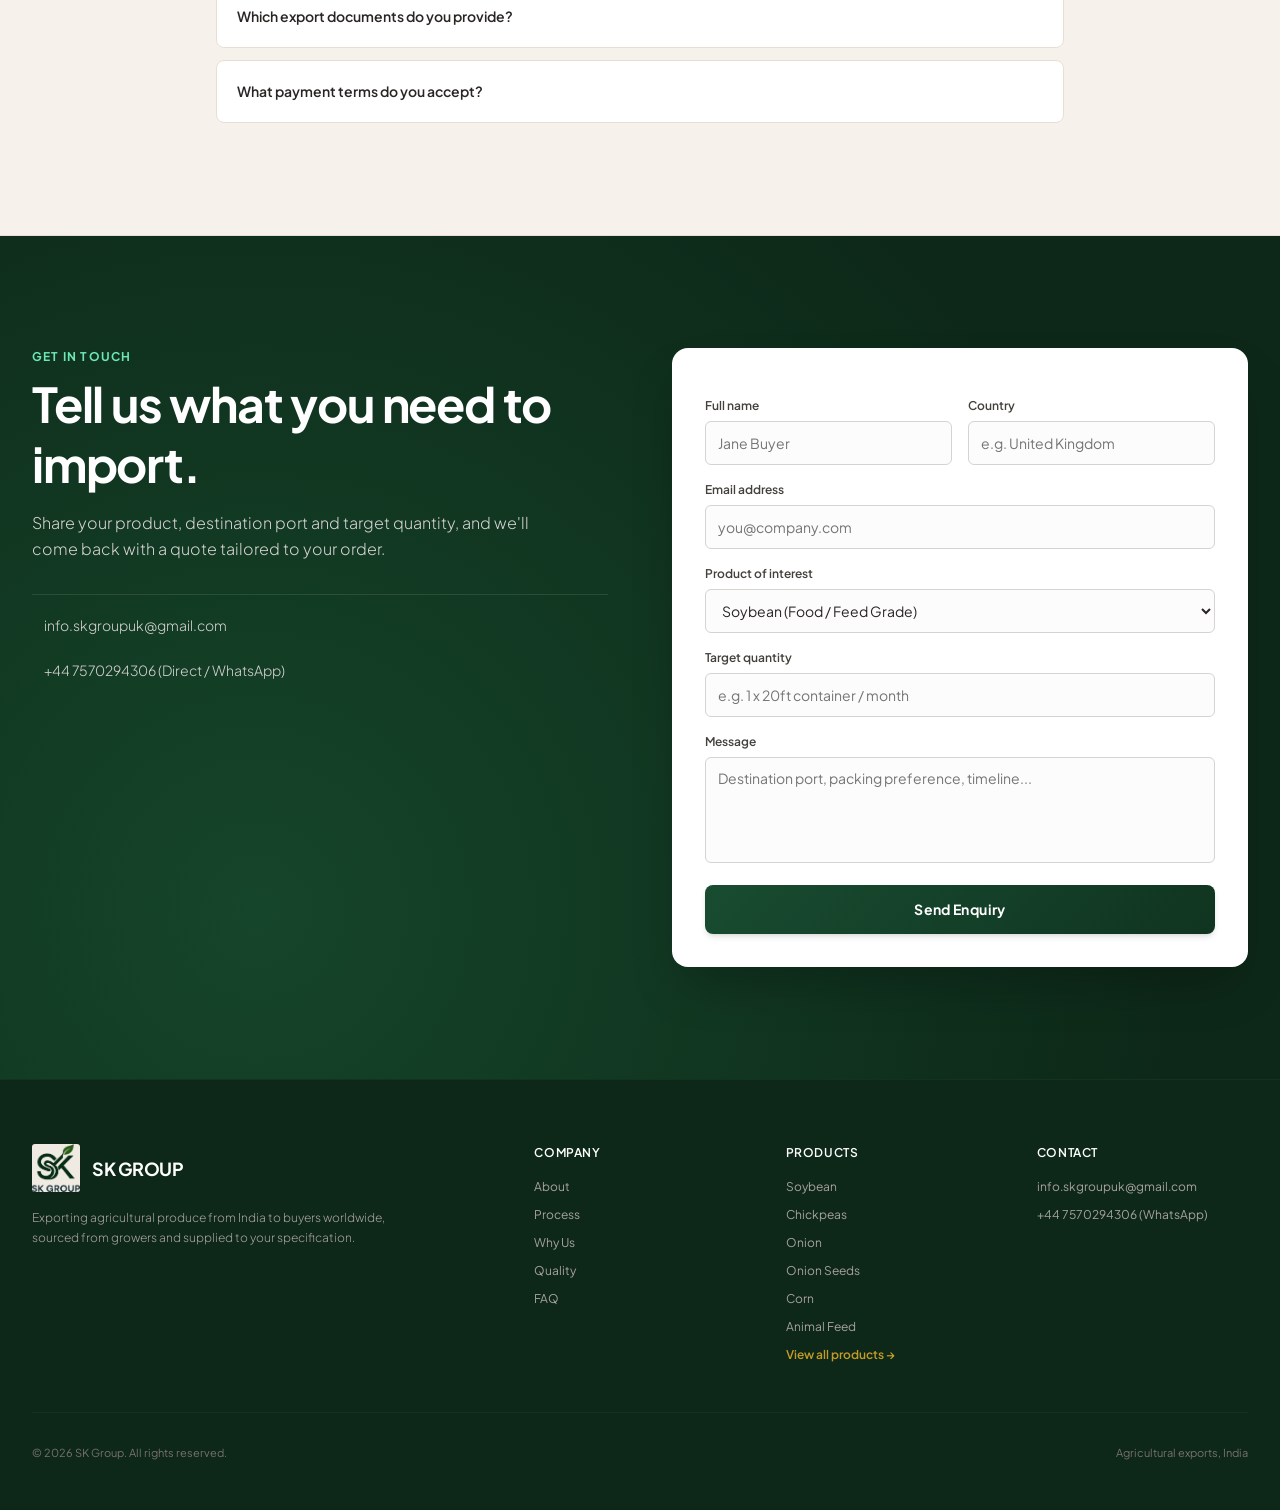
==== commit 5375ca5b: "updates" ====
--- a/index.html
+++ b/index.html
@@ -618,7 +618,7 @@
 
       <div class="footer-brand">
         <div class="footer-logo">
-          <div class="footer-logo-mark sk-logo-mark" role="img" aria-label="SK Group logo"></div>
+          <img class="logo-img sk-logo-mark" src="assets/sk logo.png" alt="SK Group logo">
           <span class="footer-logo-text">SK GROUP</span>
         </div>
         <p class="footer-about">
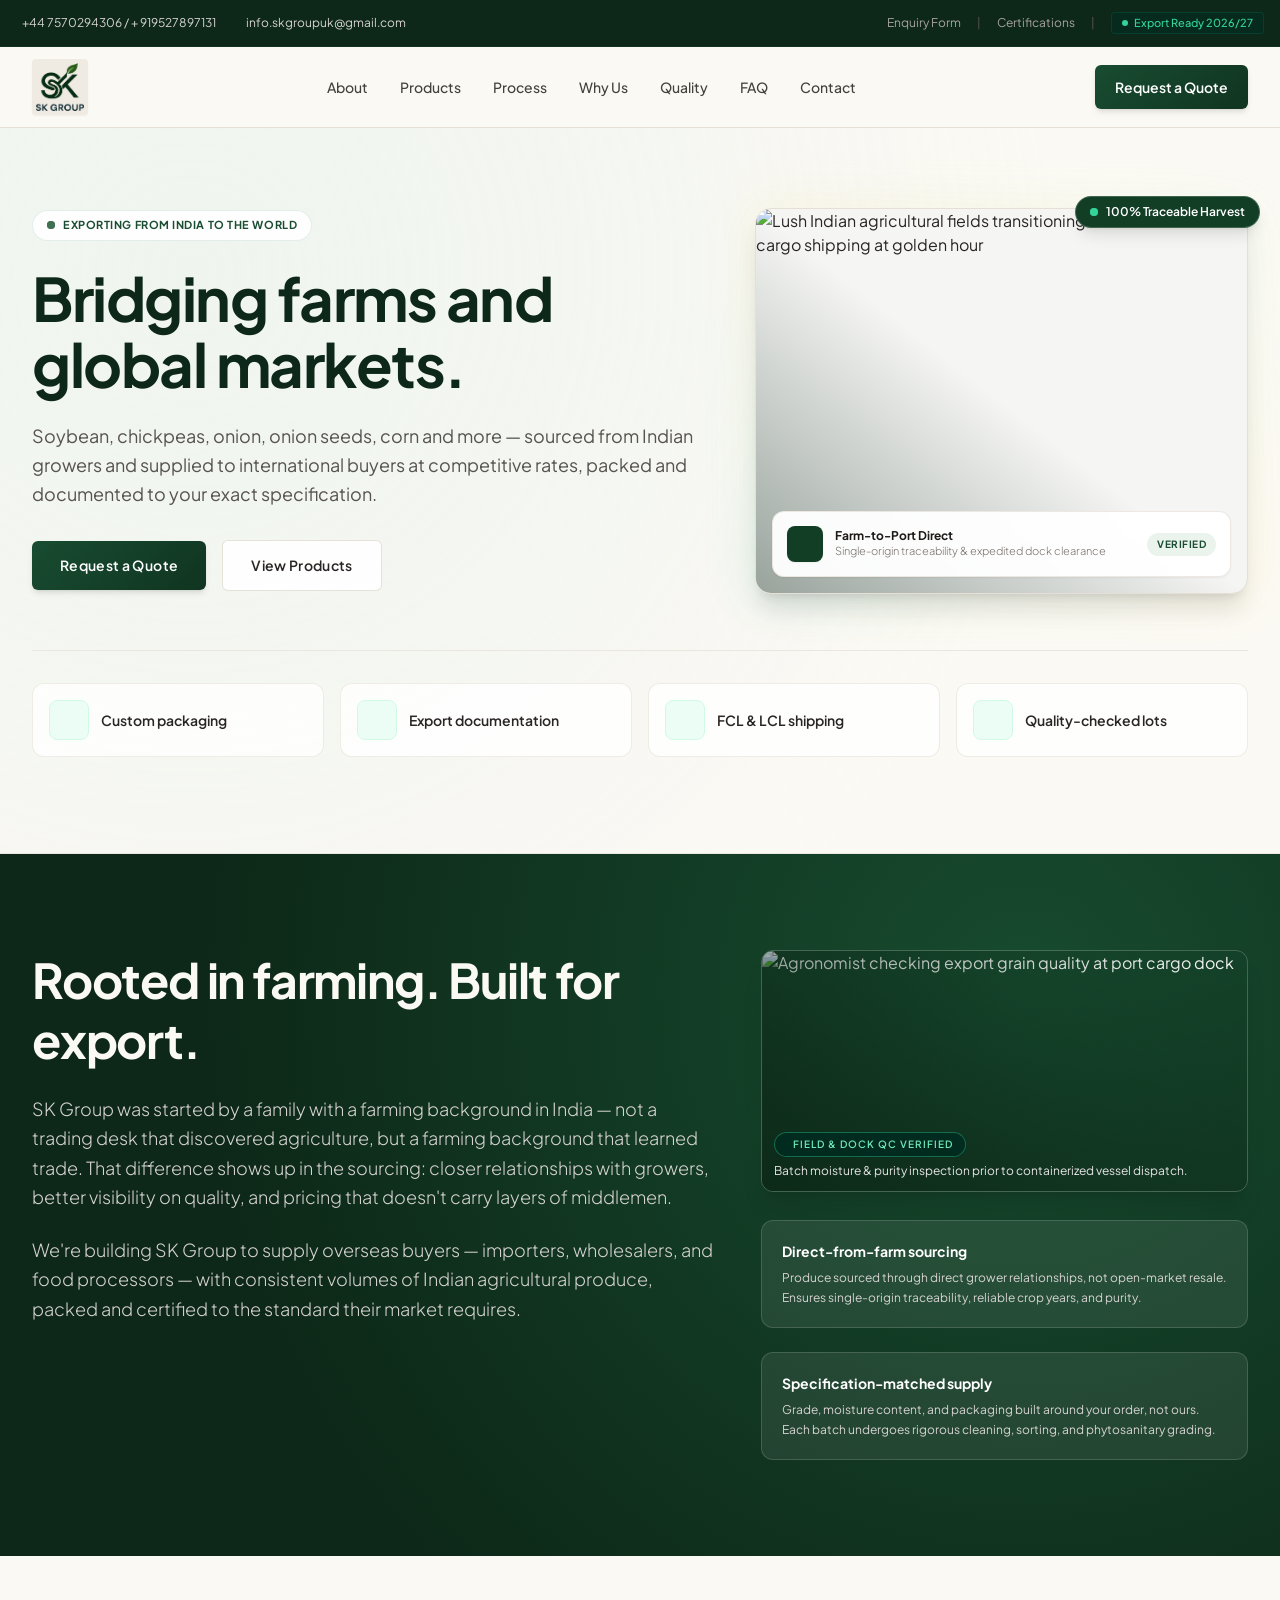
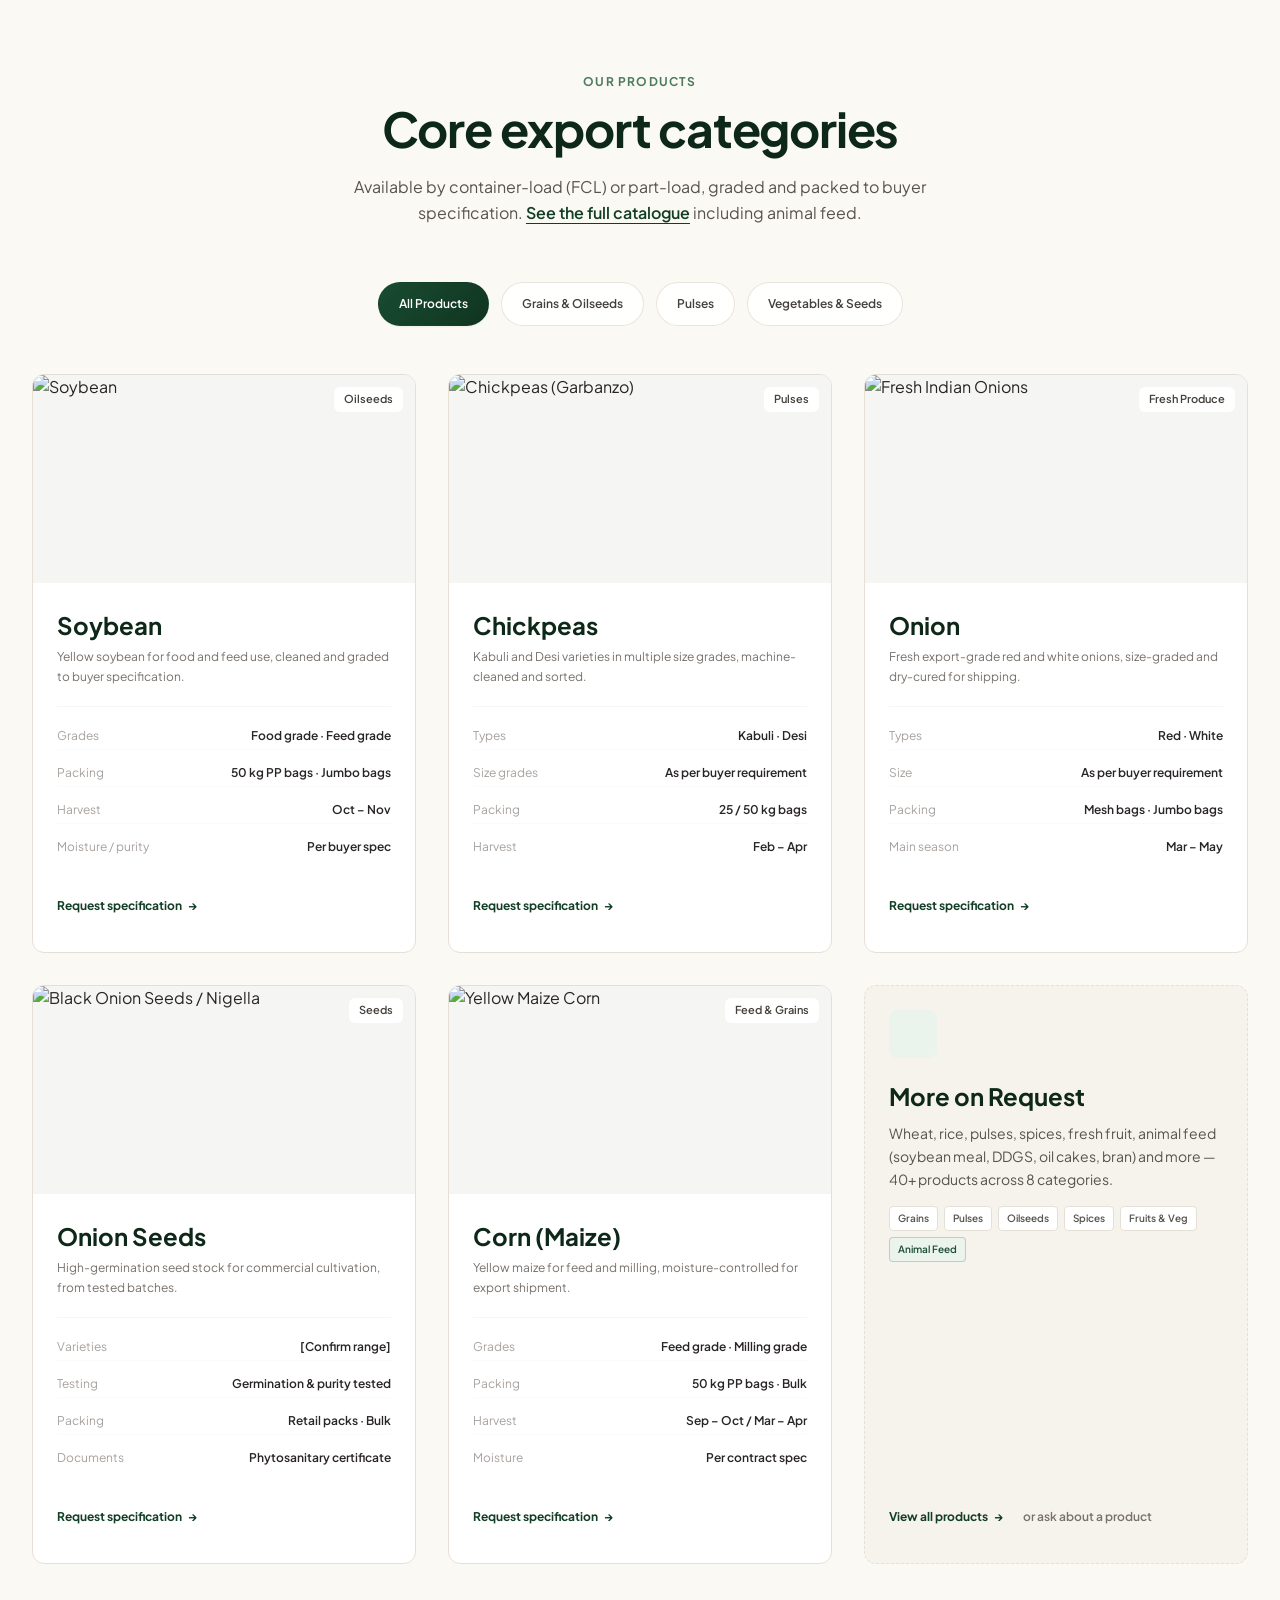
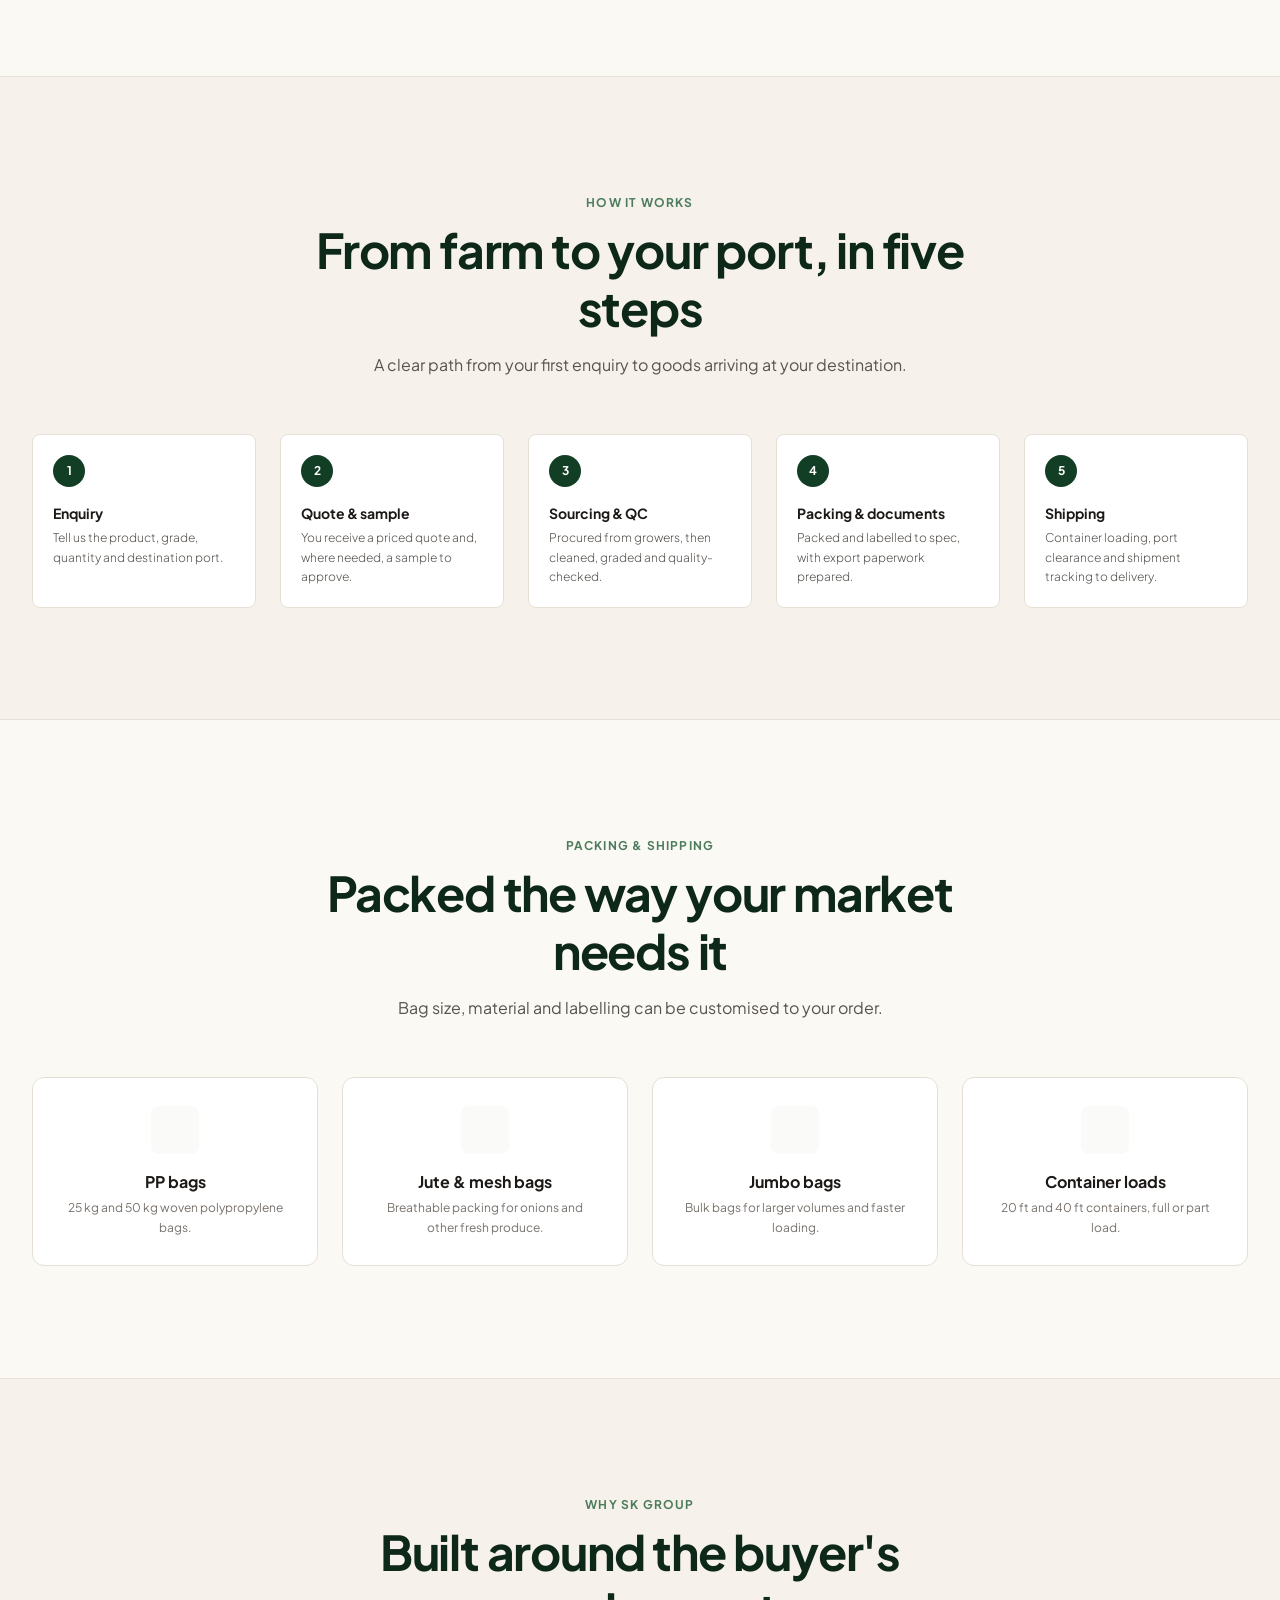
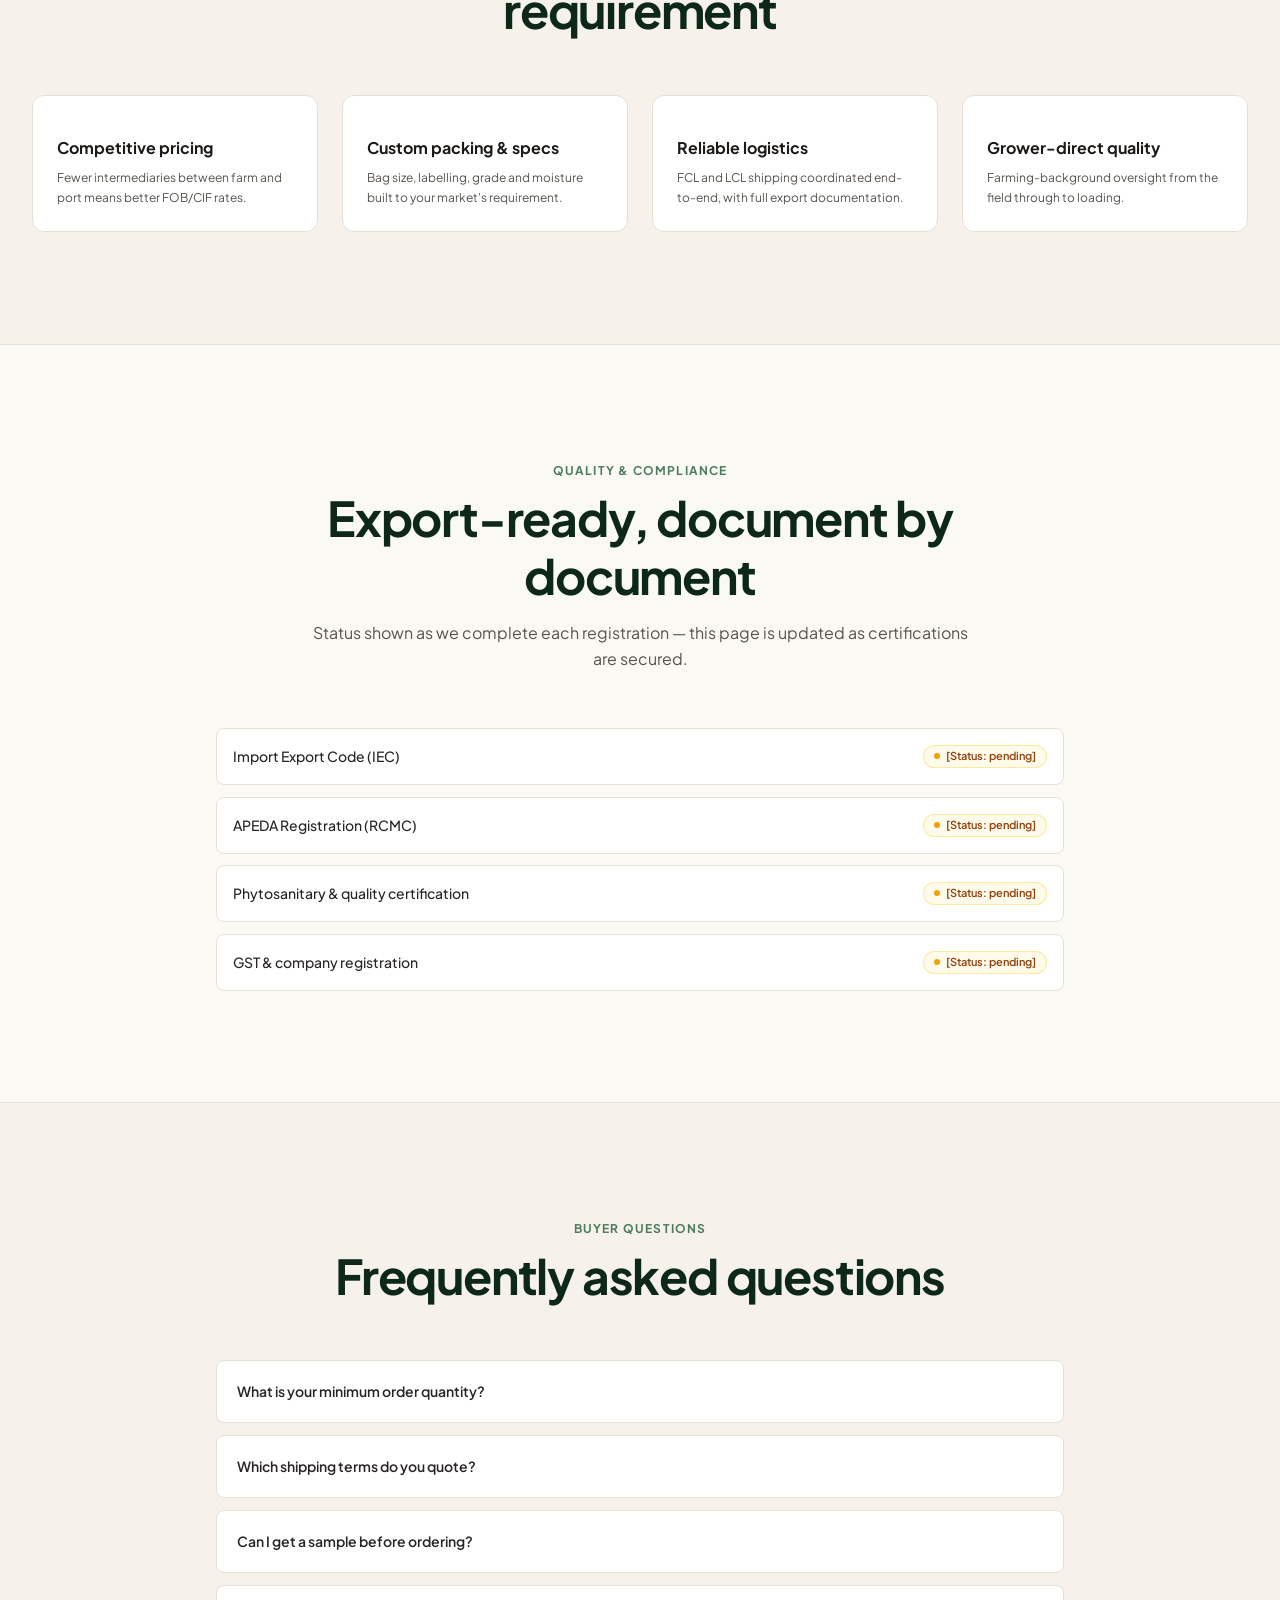
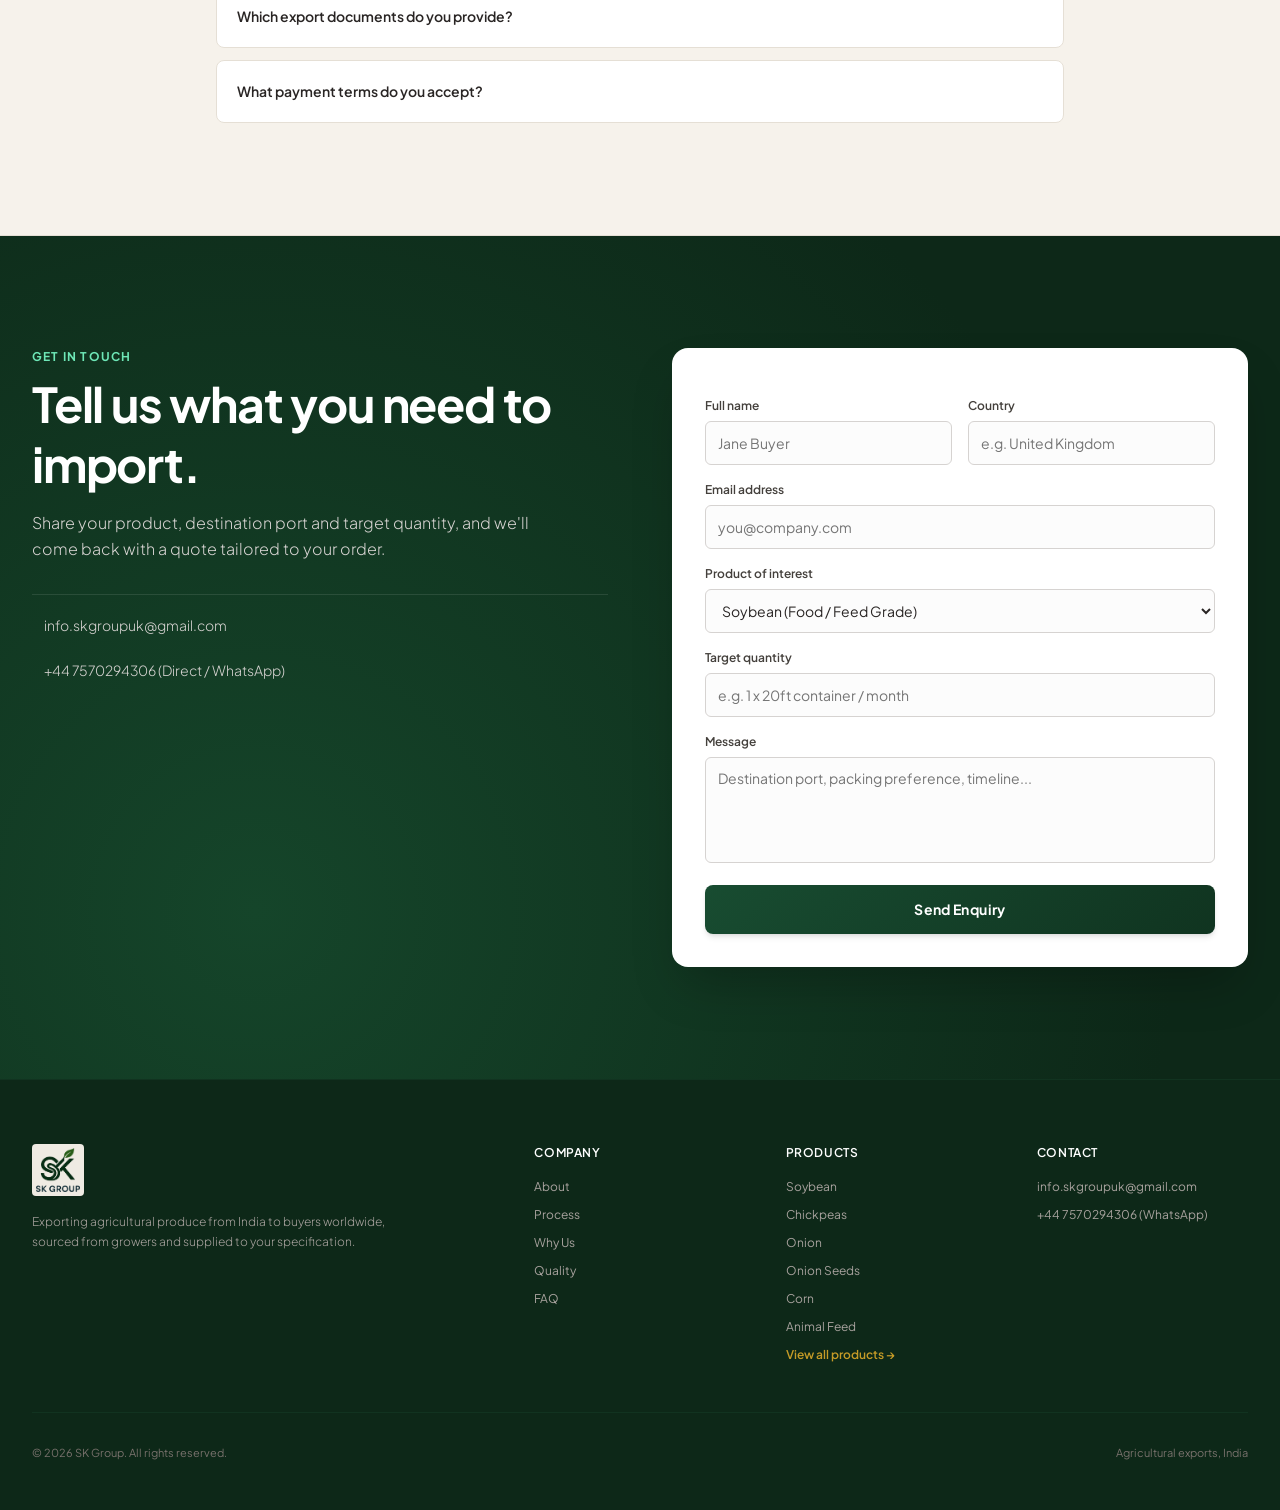
==== commit b1a51a3f: "Use sk logo.png for all logos and favicons, resize and pad logos Co-Authored-By: Claude Opus 5.5 <no" ====
--- a/index.html
+++ b/index.html
@@ -4,8 +4,8 @@
 <meta charset="utf-8"/>
 <meta content="width=device-width, initial-scale=1.0" name="viewport"/>
 <title>SK Group | Bridging Farms &amp; Global Markets — Agricultural Exports</title>
-<link href="assets/sk-group-logo.webp" rel="icon" type="image/webp"/>
-<link href="assets/sk-group-logo.webp" rel="apple-touch-icon"/>
+<link href="assets/sk logo.png" rel="icon" type="image/png"/>
+<link href="assets/sk logo.png" rel="apple-touch-icon"/>
 <!-- Google Fonts: Plus Jakarta Sans -->
 <link href="https://fonts.googleapis.com" rel="preconnect"/>
 <link crossorigin="" href="https://fonts.gstatic.com" rel="preconnect"/>
@@ -619,7 +619,6 @@
       <div class="footer-brand">
         <div class="footer-logo">
           <img class="logo-img sk-logo-mark" src="assets/sk logo.png" alt="SK Group logo">
-          <span class="footer-logo-text">SK GROUP</span>
         </div>
         <p class="footer-about">
           Exporting agricultural produce from India to buyers worldwide, sourced from growers and supplied to your specification.
--- a/css/style.css
+++ b/css/style.css
@@ -445,11 +445,13 @@
 }
 
 .logo-img {
-  width: 40px;
-  height: 40px;
-  border-radius: 3px;
+  --logo-size: 48px;
+  width: var(--logo-size);
+  height: var(--logo-size);
+  border-radius: 4px;
   box-shadow: var(--shadow-sm);
   transition: all 0.3s;
+  padding: 4px ; /* 2% of the logo size */
 }
 .logo:hover .logo-img {
   transform: scale(1.05);
@@ -553,7 +555,7 @@
 @media (min-width: 640px) {
   .header-inner { height: 80px; }
   .logo { gap: 12px; }
-  .logo-img { width: 48px; height: 48px; }
+  .logo-img { --logo-size: 56px; }
   .logo-text { font-size: 20px; }
   .header-actions { gap: 16px; }
   .header-quote-btn { display: inline-flex; }
@@ -1755,6 +1757,11 @@
   gap: 12px;
 }
 
+.footer-logo .logo-img { --logo-size: 44px; }
+@media (min-width: 640px) {
+  .footer-logo .logo-img { --logo-size: 52px; }
+}
+
 .footer-logo-mark {
   width: 44px;
   height: 44px;
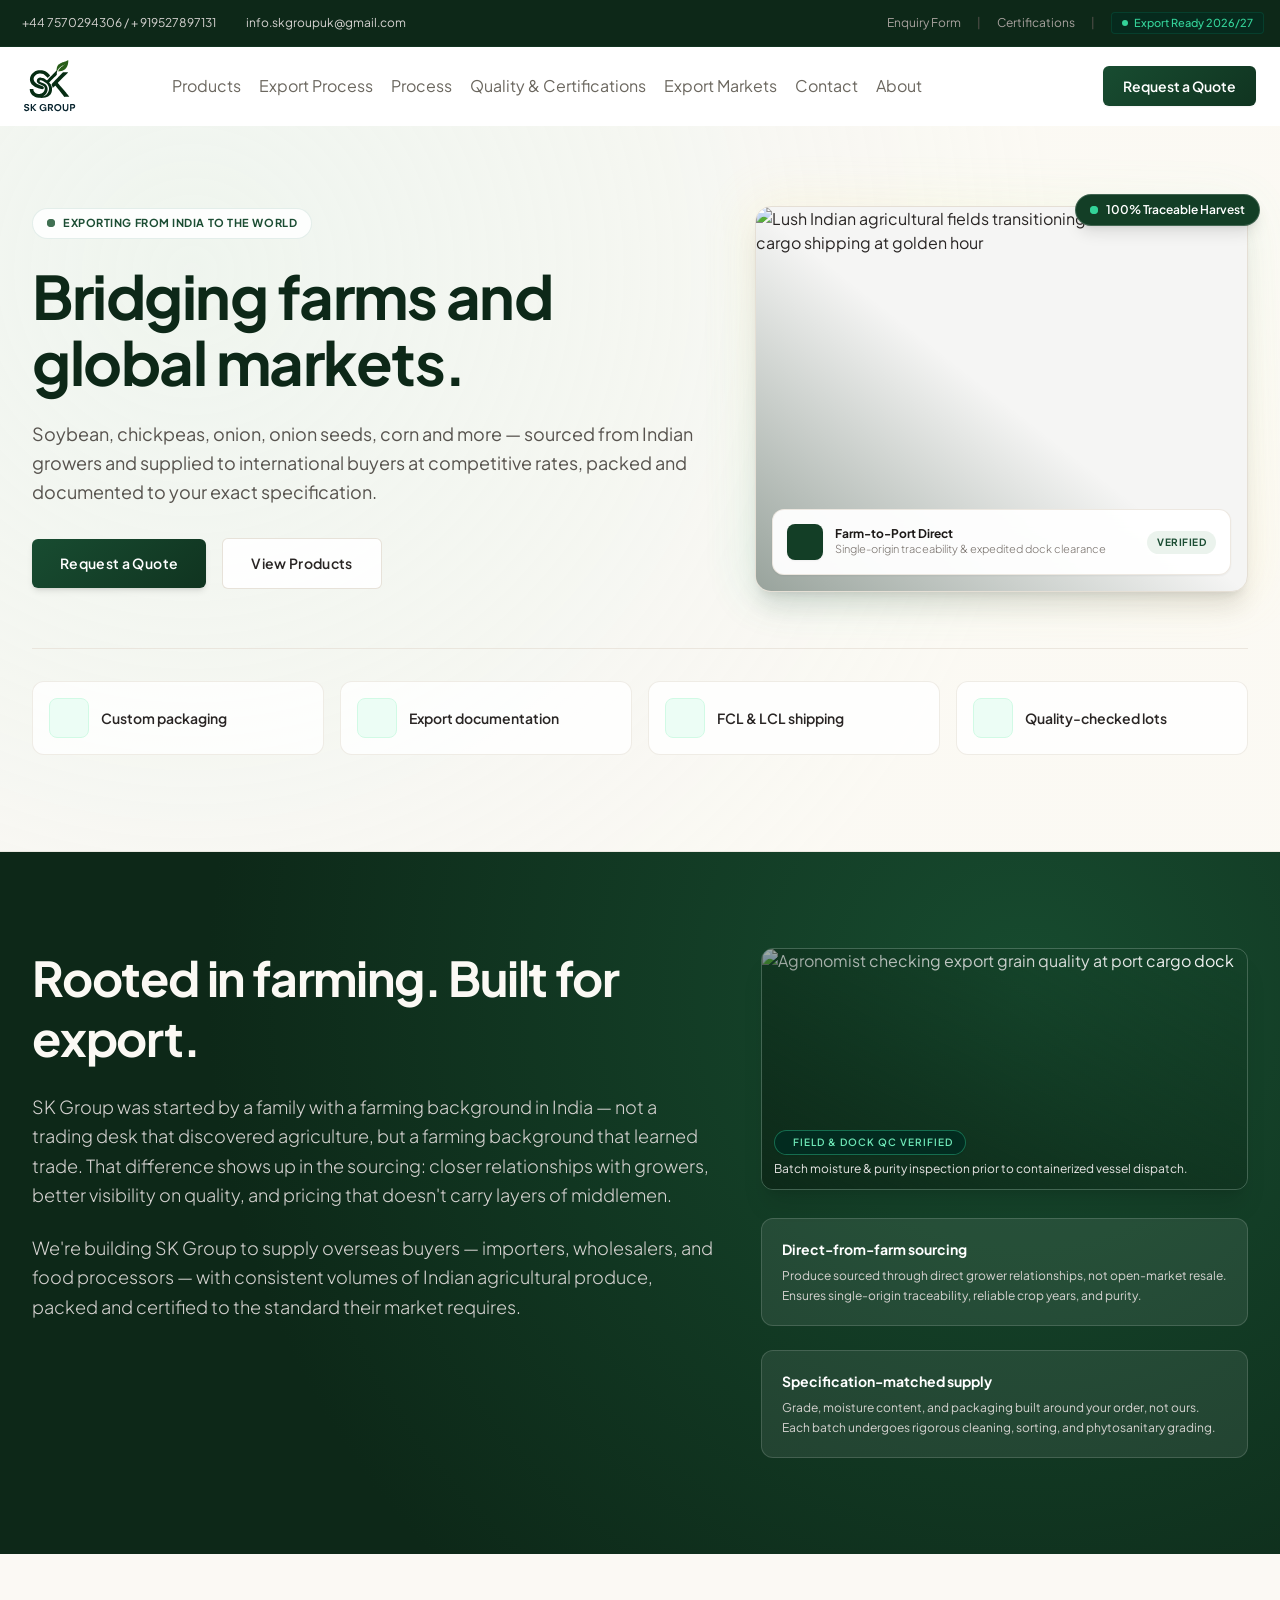
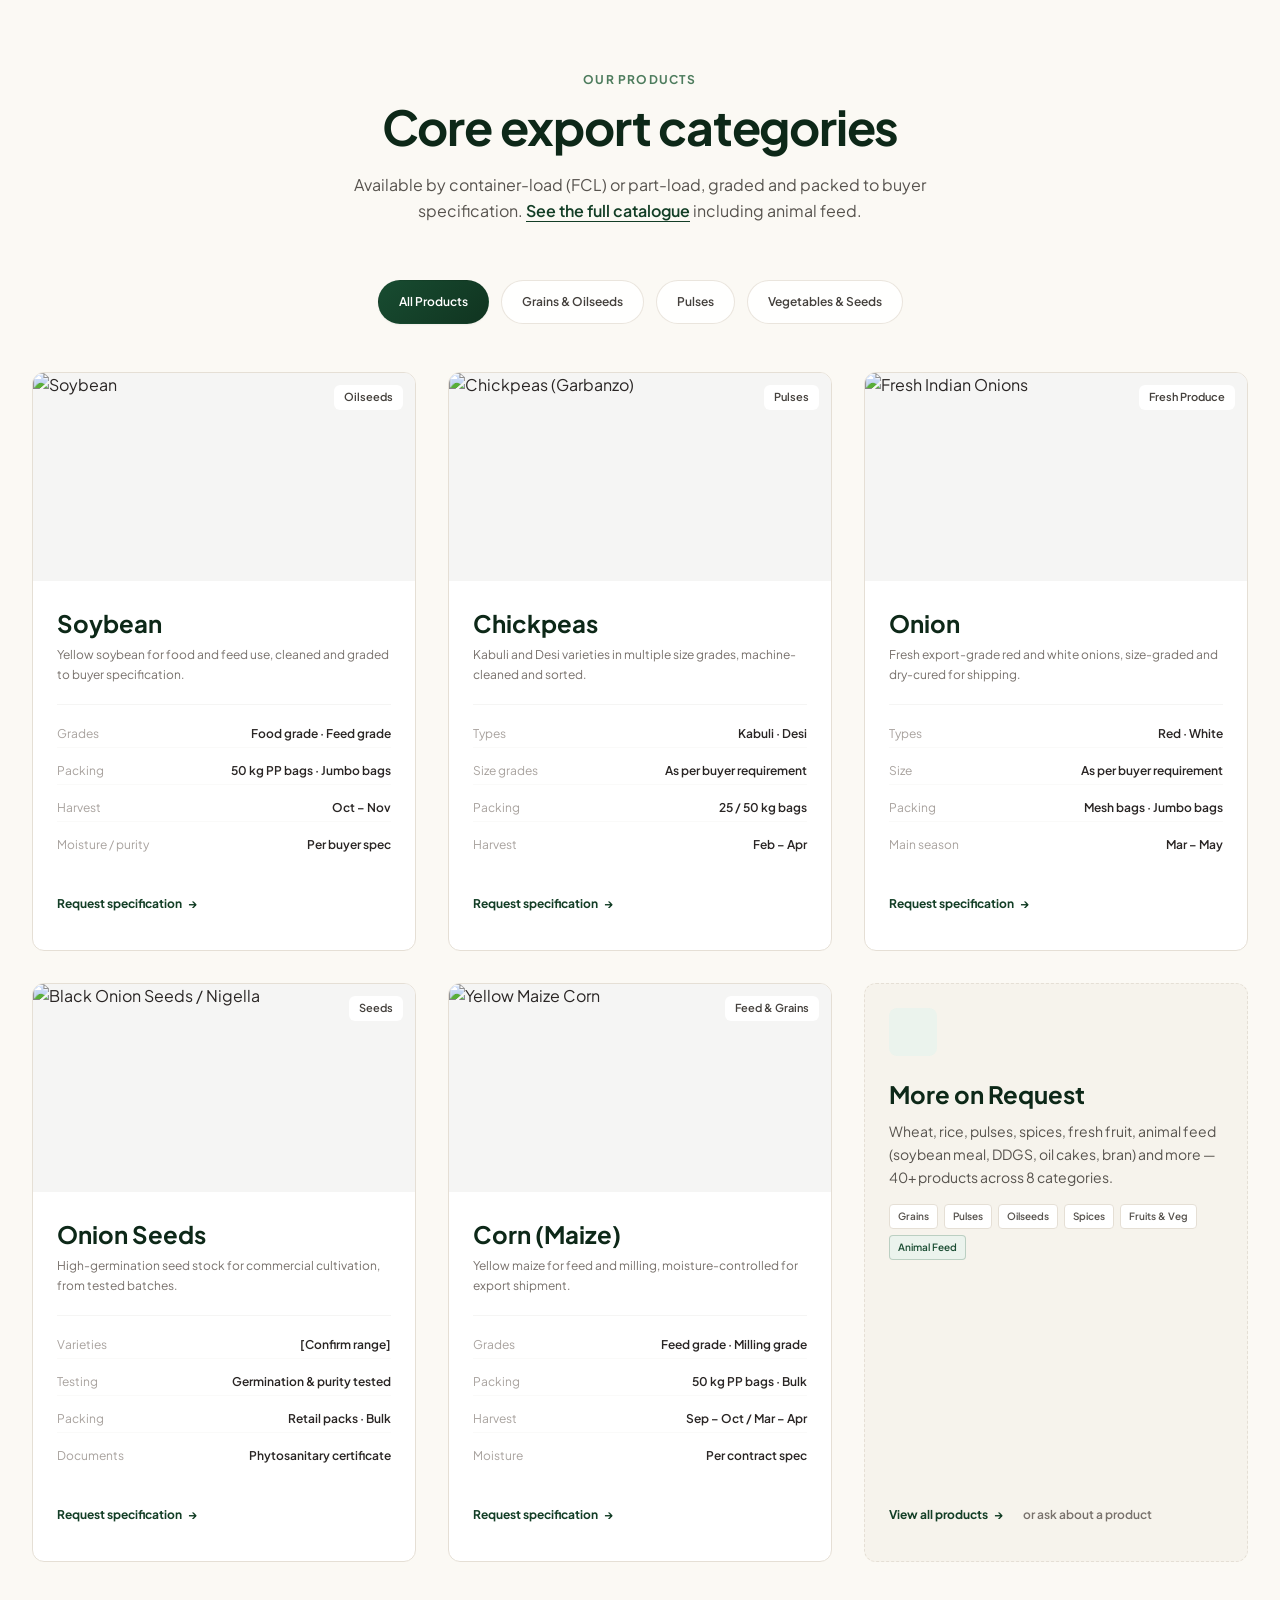
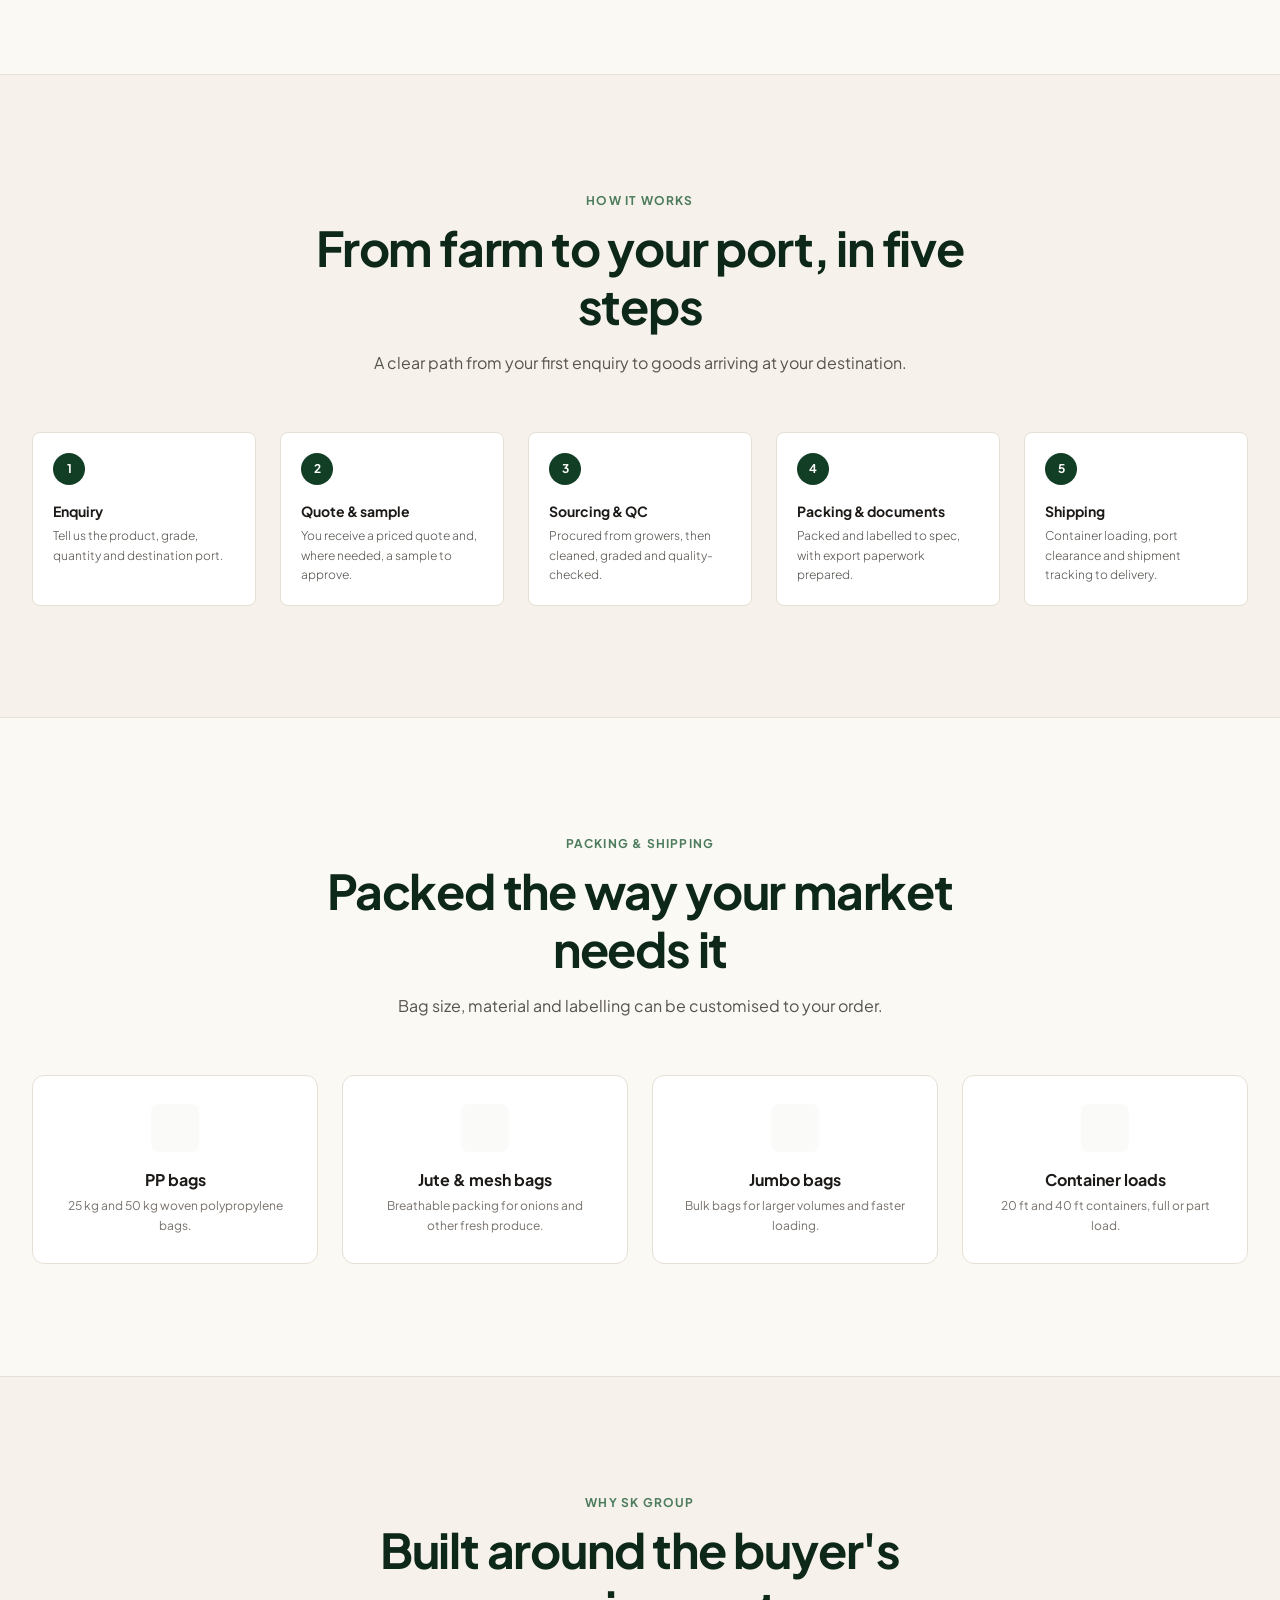
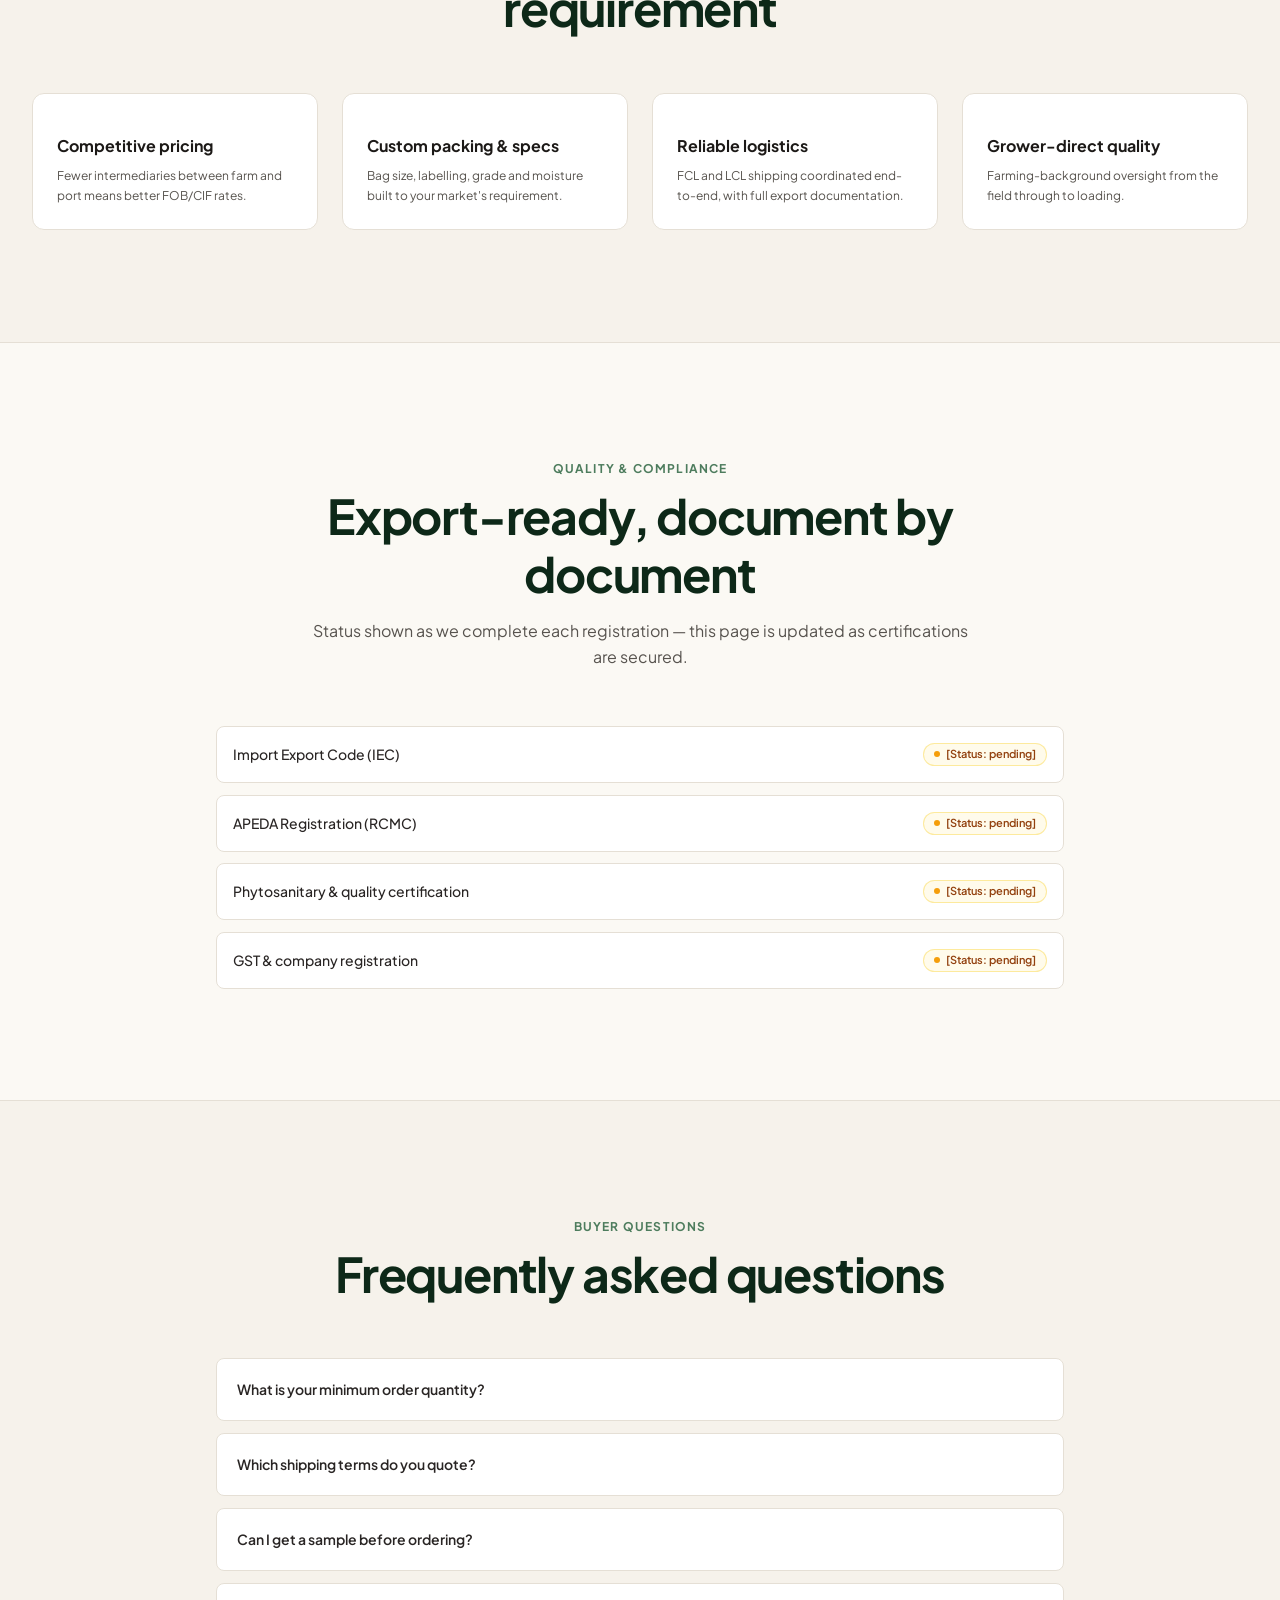
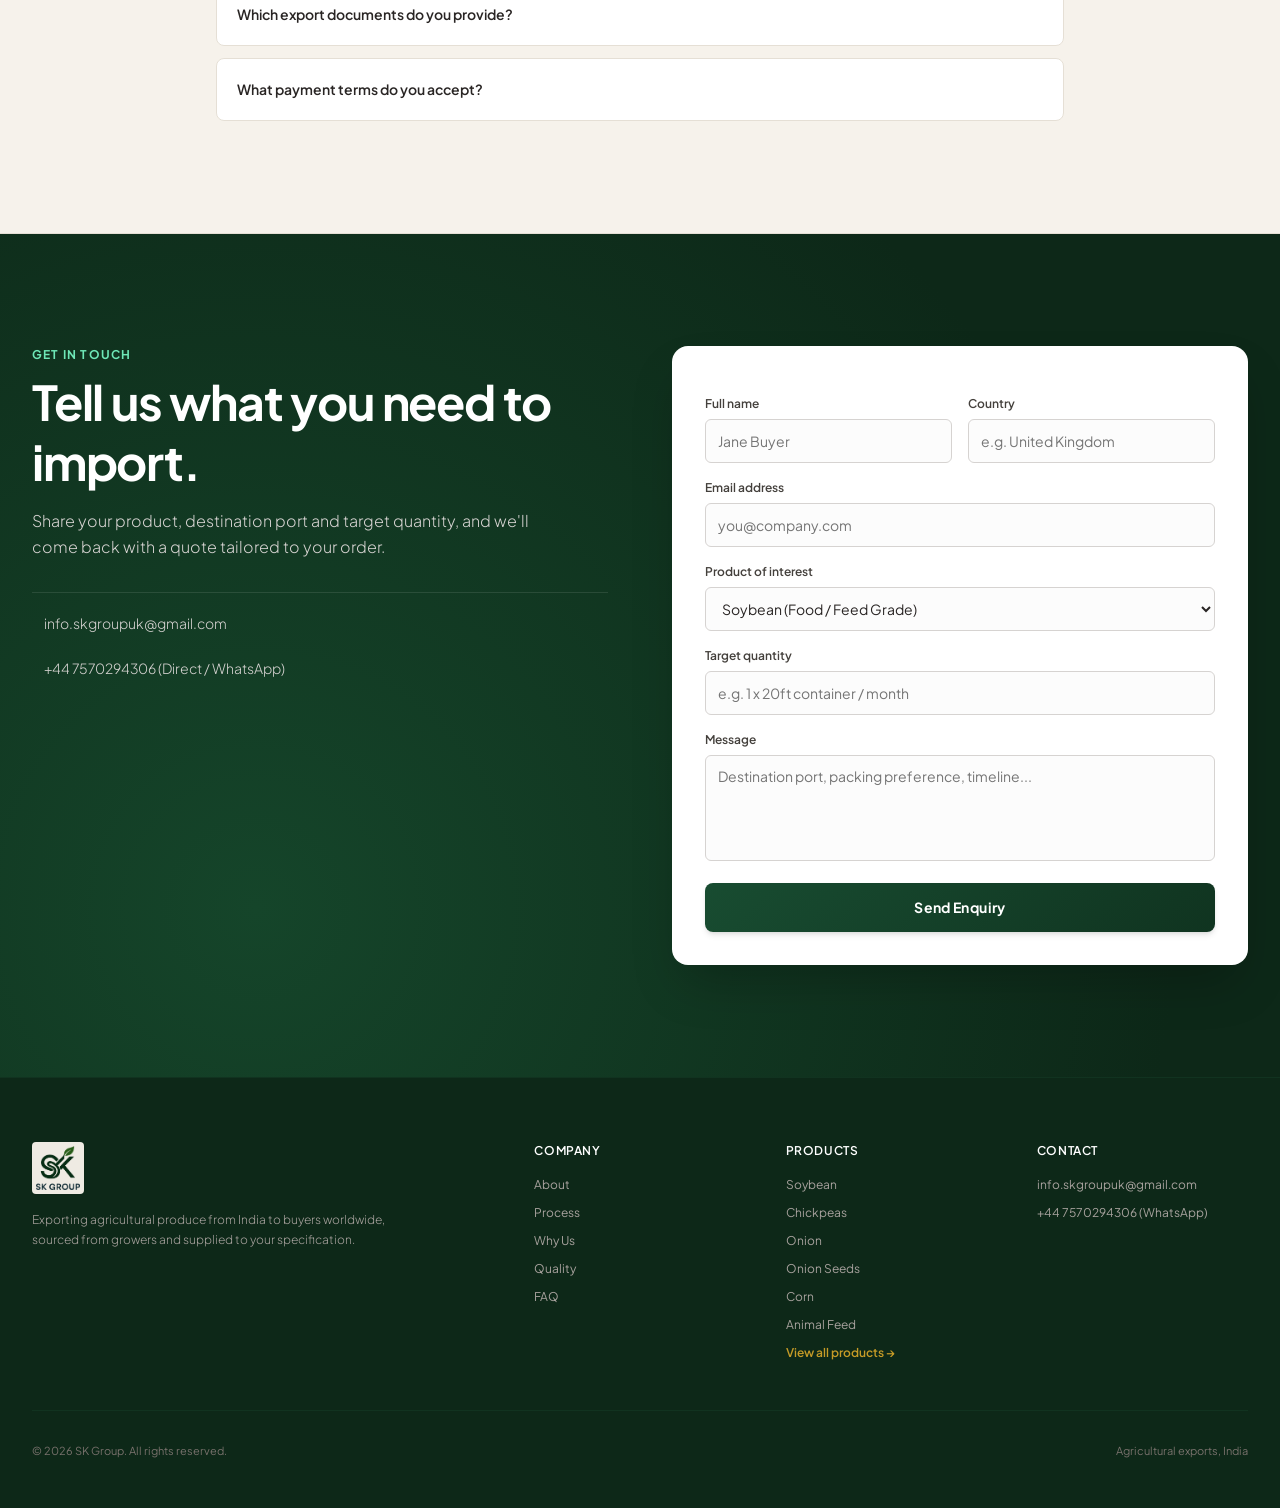
==== commit f8fa0112: "Add Figma header, page loader and GSAP animations - New shared header from Figma (node 48:15801) on " ====
--- a/index.html
+++ b/index.html
@@ -4,8 +4,8 @@
 <meta charset="utf-8"/>
 <meta content="width=device-width, initial-scale=1.0" name="viewport"/>
 <title>SK Group | Bridging Farms &amp; Global Markets — Agricultural Exports</title>
-<link href="assets/sk logo.png" rel="icon" type="image/png"/>
-<link href="assets/sk logo.png" rel="apple-touch-icon"/>
+<link href="assets/favicon-logo.png?v=4" rel="icon" type="image/png"/>
+<link href="assets/favicon-logo.png?v=4" rel="apple-touch-icon"/>
 <!-- Google Fonts: Plus Jakarta Sans -->
 <link href="https://fonts.googleapis.com" rel="preconnect"/>
 <link crossorigin="" href="https://fonts.gstatic.com" rel="preconnect"/>
@@ -14,11 +14,15 @@
 <script src="https://unpkg.com/lucide@latest"></script>
 <!-- Our styles -->
 <link href="css/style.css" rel="stylesheet"/>
+<link href="css/header.css" rel="stylesheet"/>
+<link href="css/loader.css" rel="stylesheet"/>
 <!-- Google Tag Manager -->
 <script async src="https://www.googletagmanager.com/gtm.js?id=GTM-5KZ52S5S"></script>
 <script src="js/analytics.js"></script>
 </head>
 <body>
+<!-- Loading screen: must stay the first thing in <body> -->
+<script src="js/loader.js"></script>
 
 <!-- ================= TOP BAR ================= -->
 <div class="top-bar">
@@ -44,44 +48,41 @@
 </div>
 
 <!-- ================= HEADER ================= -->
-<header class="site-header">
-  <div class="container header-inner">
-    <!-- Logo -->
-    <a class="logo" href="#">
-      <img class="logo-img sk-logo-mark" src="assets/sk logo.png" alt="SK Group logo">
+<!-- Same header as products.html — styles in css/header.css, behaviour in js/header.js -->
+<header class="skh">
+  <div class="skh-inner">
+    <a class="skh-logo" href="index.html" aria-label="SK Group home">
+      <img src="assets/sk-group-logo.svg" alt="SK Group" width="52" height="52">
     </a>
 
-    <!-- Desktop menu -->
-    <nav class="main-nav">
-      <a class="nav-link" href="#about">About</a>
-      <a class="nav-link" href="#products">Products</a>
-      <a class="nav-link" href="#process">Process</a>
-      <a class="nav-link" href="#why-us">Why Us</a>
-      <a class="nav-link" href="#compliance">Quality</a>
-      <a class="nav-link" href="#faq">FAQ</a>
-      <a class="nav-link" href="#inquiry">Contact</a>
+    <nav class="skh-nav" aria-label="Main">
+      <a class="skh-link" href="products.html">Products</a>
+      <a class="skh-link" href="#process" data-section="process">Export Process</a>
+      <a class="skh-link" href="#packing" data-section="packing">Process</a>
+      <a class="skh-link" href="#compliance" data-section="compliance">Quality &amp; Certifications</a>
+      <a class="skh-link" href="#why-us" data-section="why-us">Export Markets</a>
+      <a class="skh-link" href="#inquiry" data-section="inquiry">Contact</a>
+      <a class="skh-link" href="#about" data-section="about">About</a>
     </nav>
 
-    <!-- Quote button + mobile menu button -->
-    <div class="header-actions">
-      <a class="btn btn-primary header-quote-btn" href="#inquiry">Request a Quote</a>
-      <button class="menu-toggle" id="mobile-menu-btn" type="button" aria-controls="mobile-menu" aria-expanded="false" aria-label="Toggle navigation menu">
-        <i data-lucide="menu"></i>
-      </button>
-    </div>
-  </div>
-
-  <!-- Mobile menu -->
-  <div class="mobile-menu" id="mobile-menu">
-    <a class="mobile-menu-link" href="#about">About</a>
-    <a class="mobile-menu-link" href="#products">Products</a>
-    <a class="mobile-menu-link" href="#process">Process</a>
-    <a class="mobile-menu-link" href="#why-us">Why Us</a>
-    <a class="mobile-menu-link" href="#compliance">Quality</a>
-    <a class="mobile-menu-link" href="#faq">FAQ</a>
-    <a class="mobile-menu-link" href="#inquiry">Contact</a>
-    <div class="mobile-menu-footer">
-      <a class="btn btn-primary btn-block" href="#inquiry">Request a Quote</a>
+    <div class="skh-actions">
+      <a class="skh-quote" href="#inquiry">Request a Quote</a>
+      <button class="skh-toggle" type="button" aria-controls="skh-menu" aria-expanded="false" aria-label="Open menu"><span></span></button>
+    </div>
+  </div>
+
+  <div class="skh-menu" id="skh-menu">
+    <div>
+      <nav class="skh-menu-inner" aria-label="Mobile">
+        <a class="skh-menu-link" href="products.html">Products</a>
+        <a class="skh-menu-link" href="#process" data-section="process">Export Process</a>
+        <a class="skh-menu-link" href="#packing" data-section="packing">Process</a>
+        <a class="skh-menu-link" href="#compliance" data-section="compliance">Quality &amp; Certifications</a>
+        <a class="skh-menu-link" href="#why-us" data-section="why-us">Export Markets</a>
+        <a class="skh-menu-link" href="#inquiry" data-section="inquiry">Contact</a>
+        <a class="skh-menu-link" href="#about" data-section="about">About</a>
+        <a class="skh-quote" href="#inquiry">Request a Quote</a>
+      </nav>
     </div>
   </div>
 </header>
@@ -374,7 +375,7 @@
 </section>
 
 <!-- ================= PACKING & SHIPPING ================= -->
-<section class="section section-cream">
+<section class="section section-cream" id="packing">
   <div class="container">
     <div class="section-header reveal">
       <span class="section-label">Packing &amp; Shipping</span>
@@ -667,5 +668,11 @@
 
 <!-- Page interactions (menu, filters, scroll effects) -->
 <script src="js/main.js"></script>
+<script src="js/header.js"></script>
+<!-- Animations: GSAP + ScrollTrigger + SplitText -->
+<script src="https://cdnjs.cloudflare.com/ajax/libs/gsap/3.13.0/gsap.min.js"></script>
+<script src="https://cdnjs.cloudflare.com/ajax/libs/gsap/3.13.0/ScrollTrigger.min.js"></script>
+<script src="https://cdnjs.cloudflare.com/ajax/libs/gsap/3.13.0/SplitText.min.js"></script>
+<script src="js/animations.js"></script>
 </body>
 </html>
--- a/css/header.css
+++ b/css/header.css
@@ -0,0 +1,197 @@
+/* =========================================================
+   Shared site header (Figma "main" frame, node 48:15801)
+   Used by index.html and products.html. Class names are
+   prefixed "skh-" so they never clash with style.css or Tailwind.
+   ========================================================= */
+
+:root {
+  --skh-height: 78px;          /* Figma: 78px tall */
+  --skh-ink: #000000;          /* active link */
+  --skh-muted: #6b675f;        /* other links */
+  --skh-green-1: #184c31;      /* button gradient start */
+  --skh-green-2: #103420;      /* button gradient end */
+  --skh-offset: var(--skh-height); /* how much of the top the header covers; JS sets 0 when hidden */
+}
+
+.skh {
+  position: sticky;
+  top: 0;
+  z-index: 60;
+  background: #ffffff;
+  border-bottom: 1px solid transparent;
+  transition: transform 0.45s cubic-bezier(0.22, 1, 0.36, 1),
+              box-shadow 0.3s ease, border-color 0.3s ease;
+  will-change: transform;
+  font-family: 'Plus Jakarta Sans', system-ui, -apple-system, sans-serif;
+}
+/* Hidden while scrolling down, slides back in from the top on scroll up */
+.skh.is-hidden { transform: translateY(-105%); }
+/* Once the page is scrolled, lift the header off the content */
+.skh.is-scrolled {
+  border-bottom-color: #ece8e0;
+  box-shadow: 0 6px 24px -12px rgba(13, 40, 24, 0.18);
+}
+
+.skh-inner {
+  max-width: 1400px;
+  margin: 0 auto;
+  height: var(--skh-height);
+  padding: 10px 16px;
+  display: flex;
+  align-items: center;
+  justify-content: space-between;
+  gap: 24px;
+}
+
+/* Logo (58 × 58 in Figma) */
+.skh-logo { display: inline-flex; flex-shrink: 0; border-radius: 4px; }
+.skh-logo img { width: 52px; height: 52px; display: block; transition: transform 0.3s ease; }
+.skh-logo:hover img { transform: scale(1.06) rotate(-2deg); }
+
+/* Desktop navigation: 18px Plus Jakarta Sans, 20px gap */
+.skh-nav { display: none; align-items: center; gap: 20px; }
+.skh-link {
+  position: relative;
+  font-size: 18px;
+  line-height: 28px;
+  font-weight: 400;
+  color: var(--skh-muted);
+  text-decoration: none;
+  white-space: nowrap;
+  transition: color 0.25s ease;
+}
+.skh-link::after {
+  content: '';
+  position: absolute;
+  left: 0; right: 0; bottom: 1px;
+  height: 1px;
+  background: currentColor;
+  transform: scaleX(0);
+  transform-origin: right;
+  transition: transform 0.35s cubic-bezier(0.22, 1, 0.36, 1);
+}
+.skh-link:hover { color: var(--skh-ink); }
+.skh-link:hover::after { transform: scaleX(1); transform-origin: left; }
+.skh-link.is-active { color: var(--skh-ink); }
+.skh-link.is-active::after { transform: scaleX(1); }
+
+.skh-actions { display: flex; align-items: center; gap: 12px; margin-left: auto; }
+
+/* "Request a Quote": 14px SemiBold, 10/20 padding, 6px radius, green gradient */
+.skh-quote {
+  display: none;
+  position: relative;
+  overflow: hidden;
+  align-items: center;
+  justify-content: center;
+  padding: 10px 20px;
+  border-radius: 6px;
+  background: linear-gradient(135deg, var(--skh-green-1) 0%, var(--skh-green-2) 100%);
+  box-shadow: 0 1px 2px rgba(0, 0, 0, 0.05);
+  color: #ffffff;
+  font-size: 14px;
+  line-height: 20px;
+  font-weight: 600;
+  text-decoration: none;
+  white-space: nowrap;
+  transition: transform 0.3s cubic-bezier(0.16, 1, 0.3, 1), box-shadow 0.3s ease;
+}
+.skh-quote::after {
+  content: '';
+  position: absolute;
+  top: -50%; left: -60%;
+  width: 40%; height: 200%;
+  background: linear-gradient(60deg, rgba(255,255,255,0) 10%, rgba(255,255,255,0.3) 50%, rgba(255,255,255,0) 90%);
+  transform: rotate(25deg);
+  transition: left 0.75s ease;
+}
+.skh-quote:hover::after { left: 130%; }
+.skh-quote:hover {
+  transform: translateY(-2px);
+  box-shadow: 0 10px 25px -5px rgba(19, 62, 38, 0.45), 0 0 15px 2px rgba(197, 155, 39, 0.25);
+}
+.skh-quote:active { transform: scale(0.98); }
+
+/* Mobile menu button */
+.skh-toggle {
+  display: inline-flex;
+  align-items: center;
+  justify-content: center;
+  width: 44px; height: 44px;
+  border: 0;
+  border-radius: 8px;
+  background: transparent;
+  color: #1f2937;
+  cursor: pointer;
+}
+.skh-toggle:hover { background: #f3f1ec; }
+.skh-toggle span,
+.skh-toggle span::before,
+.skh-toggle span::after {
+  display: block;
+  width: 22px; height: 2px;
+  border-radius: 2px;
+  background: currentColor;
+  position: relative;
+  transition: transform 0.3s ease, background 0.2s ease;
+}
+.skh-toggle span::before, .skh-toggle span::after { content: ''; position: absolute; left: 0; }
+.skh-toggle span::before { top: -7px; }
+.skh-toggle span::after { top: 7px; }
+.skh-toggle[aria-expanded="true"] span { background: transparent; }
+.skh-toggle[aria-expanded="true"] span::before { transform: translateY(7px) rotate(45deg); }
+.skh-toggle[aria-expanded="true"] span::after { transform: translateY(-7px) rotate(-45deg); }
+
+/* Mobile menu panel */
+.skh-menu {
+  display: grid;
+  grid-template-rows: 0fr;
+  background: #ffffff;
+  border-top: 1px solid transparent;
+  transition: grid-template-rows 0.4s cubic-bezier(0.22, 1, 0.36, 1), border-color 0.3s ease;
+}
+.skh-menu > div { overflow: hidden; }
+.skh-menu.is-open { grid-template-rows: 1fr; border-top-color: #ece8e0; box-shadow: 0 16px 30px -16px rgba(13, 40, 24, 0.25); }
+.skh-menu-inner { padding: 8px 16px 20px; display: flex; flex-direction: column; gap: 2px; }
+.skh-menu-link {
+  display: flex;
+  align-items: center;
+  min-height: 46px;
+  padding: 0 12px;
+  border-radius: 6px;
+  font-size: 17px;
+  color: var(--skh-muted);
+  text-decoration: none;
+  transition: background 0.2s ease, color 0.2s ease;
+}
+.skh-menu-link:hover, .skh-menu-link.is-active { background: #f3f1ec; color: var(--skh-ink); }
+.skh-menu .skh-quote { display: flex; margin-top: 12px; padding: 13px 20px; font-size: 15px; }
+
+@media (min-width: 640px) {
+  .skh-inner { padding: 10px 24px; }
+  .skh-quote { display: inline-flex; }
+}
+
+/* Desktop: show the full nav. Text steps down so all 7 links fit. */
+@media (min-width: 1100px) {
+  /* Figma: links start 150px after the logo; scales down on narrower screens */
+  .skh-nav { display: flex; gap: 14px; margin-left: clamp(0px, calc((100vw - 1100px) * 0.4), 126px); } /* + 24px flex gap = 150px */
+  .skh-link { font-size: 15px; }
+  .skh-toggle, .skh-menu { display: none; }
+}
+@media (min-width: 1280px) {
+  .skh-nav { gap: 18px; }
+  .skh-link { font-size: 16px; }
+}
+@media (min-width: 1400px) {
+  .skh-inner { padding: 10px 10px; }
+  .skh-nav { gap: 20px; }
+  .skh-link { font-size: 18px; }
+}
+
+/* Anchored sections stop below the header */
+section[id], .cat-section { scroll-margin-top: calc(var(--skh-height) + 16px); }
+
+@media (prefers-reduced-motion: reduce) {
+  .skh, .skh-link::after, .skh-menu { transition: none; }
+}
--- a/css/loader.css
+++ b/css/loader.css
@@ -0,0 +1,119 @@
+/* =========================================================
+   Page loader: SK logo builds itself, a progress line fills,
+   then a dark green panel sweeps across to reveal the page.
+   Markup is added by js/loader.js. Used by index.html + products.html.
+   ========================================================= */
+
+/* Only while loading (js/loader.js adds .skl-on to <html>) */
+html.skl-on { overflow: hidden; }
+
+.skl {
+  position: fixed;
+  inset: 0;
+  z-index: 9999;
+  display: flex;
+  align-items: center;
+  justify-content: center;
+  background: #ffffff;
+  /* Safety net: if anything goes wrong, never block the page for more than 8s */
+  animation: skl-failsafe 0s linear 8s forwards;
+}
+@keyframes skl-failsafe { to { visibility: hidden; opacity: 0; pointer-events: none; } }
+
+.skl-stage {
+  display: flex;
+  flex-direction: column;
+  align-items: center;
+  gap: 28px;
+  transition: opacity 0.25s ease;
+}
+
+/* ---- Logo (Figma "SK Group Logo", node 16:2182) ---- */
+.skl-logo { width: 112px; height: auto; overflow: visible; }
+@media (min-width: 768px) { .skl-logo { width: 132px; } }
+
+/* 1. SK mark: outline draws in, then fills */
+.skl-mark {
+  fill: #062C13;
+  fill-opacity: 0;
+  stroke: #062C13;
+  stroke-width: 1.4;
+  stroke-dasharray: 1;
+  stroke-dashoffset: 1;
+  animation: skl-draw 1s cubic-bezier(0.65, 0, 0.35, 1) 0.1s forwards,
+             skl-fill 0.5s ease 0.85s forwards;
+}
+@keyframes skl-draw { to { stroke-dashoffset: 0; } }
+@keyframes skl-fill { to { fill-opacity: 1; stroke-width: 0; } }
+
+/* 2. Leaf grows out of the stem */
+.skl-leaf {
+  transform-box: fill-box;
+  transform-origin: 0% 100%;
+  transform: scale(0) rotate(-35deg);
+  animation: skl-leaf 0.7s cubic-bezier(0.34, 1.56, 0.64, 1) 0.9s forwards;
+}
+@keyframes skl-leaf { to { transform: scale(1) rotate(0deg); } }
+
+/* 3. "SK GROUP" wipes in from the left */
+.skl-word {
+  clip-path: inset(0 100% 0 0);
+  transform: translateY(6px);
+  animation: skl-word 0.6s cubic-bezier(0.22, 1, 0.36, 1) 1.15s forwards;
+}
+@keyframes skl-word { to { clip-path: inset(0 0 0 0); transform: translateY(0); } }
+
+/* ---- Progress line (as in the recording) ---- */
+.skl-track {
+  width: 160px;
+  height: 4px;
+  border-radius: 999px;
+  background: #efe9de;
+  overflow: hidden;
+}
+.skl-fill {
+  height: 100%;
+  width: 100%;
+  border-radius: 999px;
+  background: #285D18;
+  transform: scaleX(0.04);
+  transform-origin: 0 50%;
+  transition: transform 0.35s cubic-bezier(0.22, 1, 0.36, 1);
+}
+
+/* ---- Dark green sweep ---- */
+.skl-panel {
+  position: absolute;
+  inset: 0;
+  background: #0A2B16;
+  transform: scaleX(0);
+  transform-origin: 0 50%;
+  transition: transform 0.55s cubic-bezier(0.76, 0, 0.24, 1);
+}
+.skl.is-covering .skl-panel { transform: scaleX(1); }                          /* sweeps in from the left */
+.skl.is-covered { background: transparent; }
+.skl.is-covered .skl-stage { opacity: 0; }
+.skl.is-revealing .skl-panel { transform: scaleX(0); transform-origin: 100% 50%; } /* leaves to the right */
+
+/* Quick version for the 2nd+ page in a visit: starts covered, just sweeps away */
+.skl.is-quick { background: transparent; }
+.skl.is-quick .skl-stage { display: none; }
+.skl.is-quick .skl-panel { transform: scaleX(1); transition: none; }
+.skl.is-quick.is-revealing .skl-panel { transform: scaleX(0); transform-origin: 100% 50%; transition: transform 0.55s cubic-bezier(0.76, 0, 0.24, 1); }
+
+/* Reduced motion: static logo, then a simple fade.
+   (.is-force = the ?motion=full preview, which keeps the full animation) */
+@media (prefers-reduced-motion: reduce) {
+  .skl:not(.is-force) .skl-mark,
+  .skl:not(.is-force) .skl-leaf,
+  .skl:not(.is-force) .skl-word { animation: none; fill-opacity: 1; stroke-width: 0; transform: none; clip-path: none; }
+  .skl:not(.is-force) .skl-panel { display: none; }
+  .skl:not(.is-force) { transition: opacity 0.3s ease; }
+  .skl:not(.is-force).is-revealing { opacity: 0; }
+  /* style.css/products.html shorten every transition when motion is reduced; undo that for the preview */
+  .skl.is-force .skl-panel { transition-duration: 0.55s !important; }
+  .skl.is-force .skl-mark { animation-duration: 1s, 0.5s !important; }
+  .skl.is-force .skl-leaf { animation-duration: 0.7s !important; }
+  .skl.is-force .skl-word { animation-duration: 0.6s !important; }
+  .skl.is-force .skl-fill { transition-duration: 0.35s !important; }
+}
